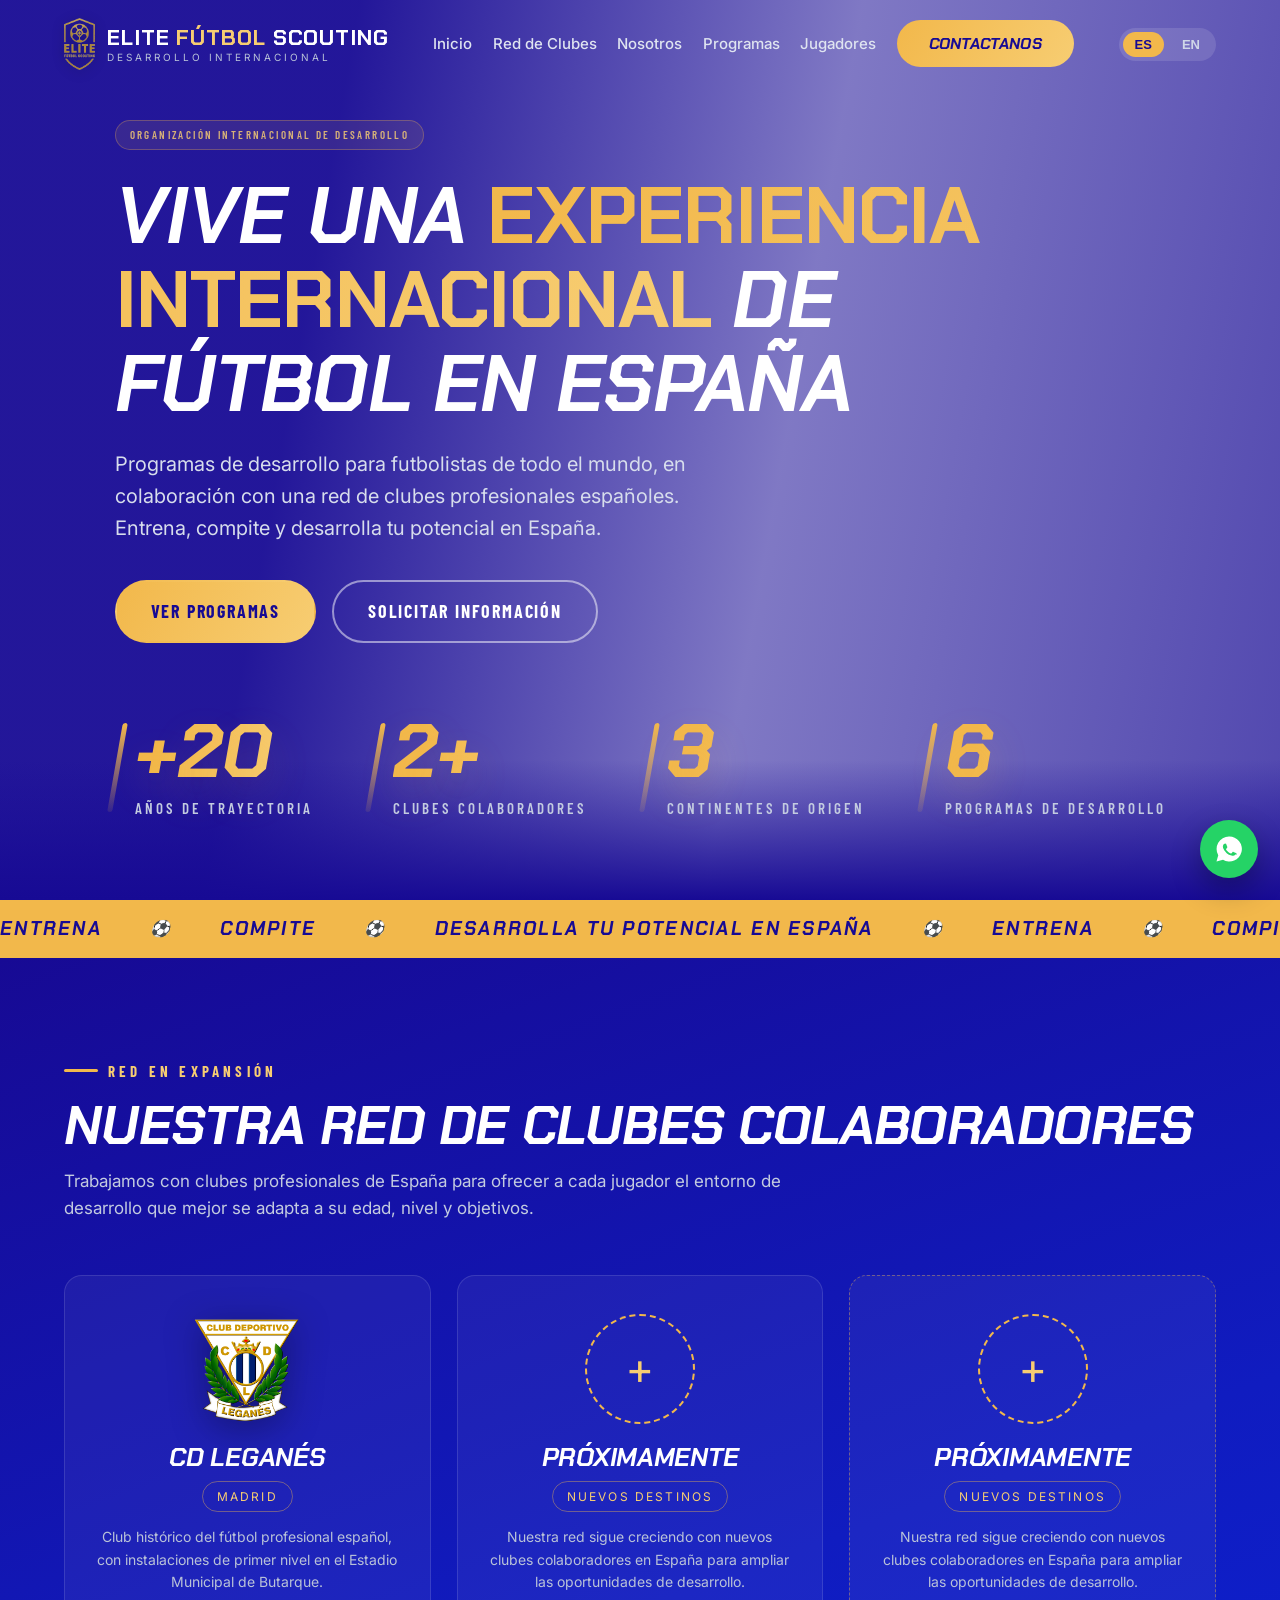
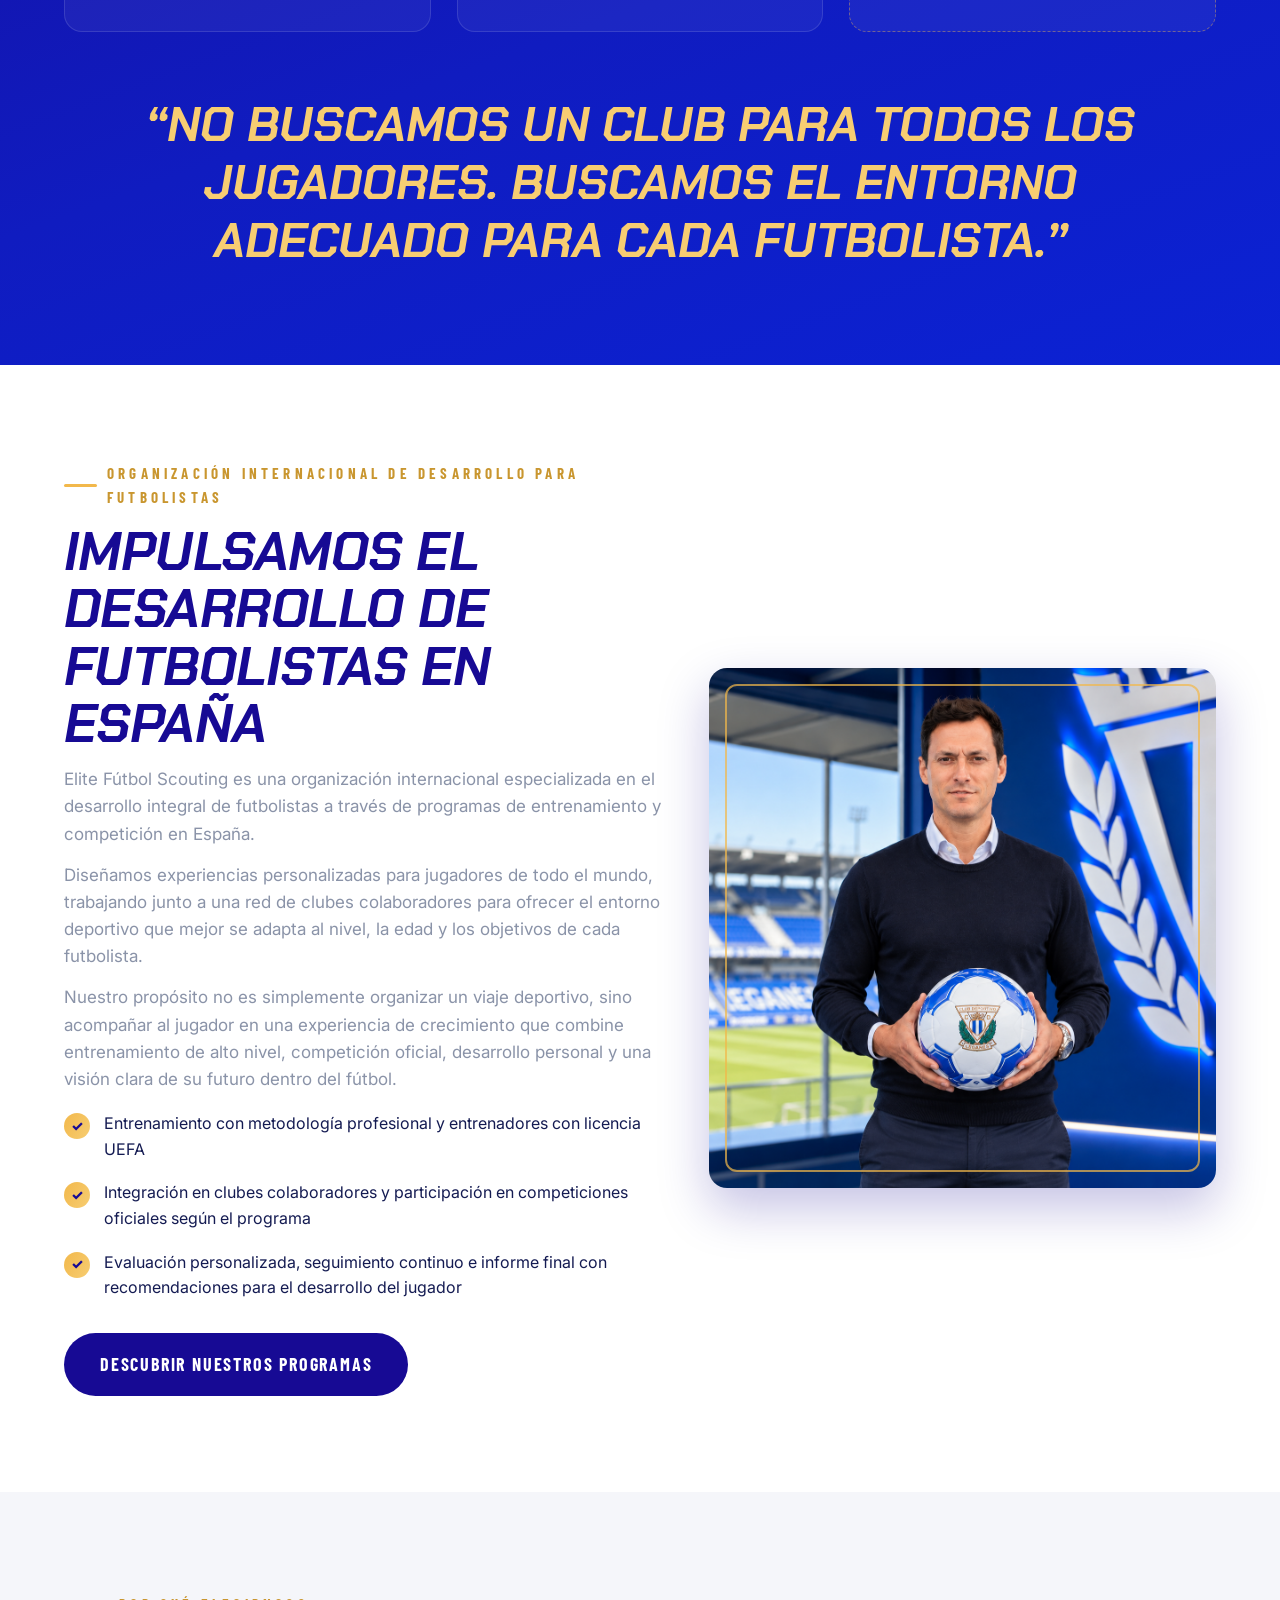
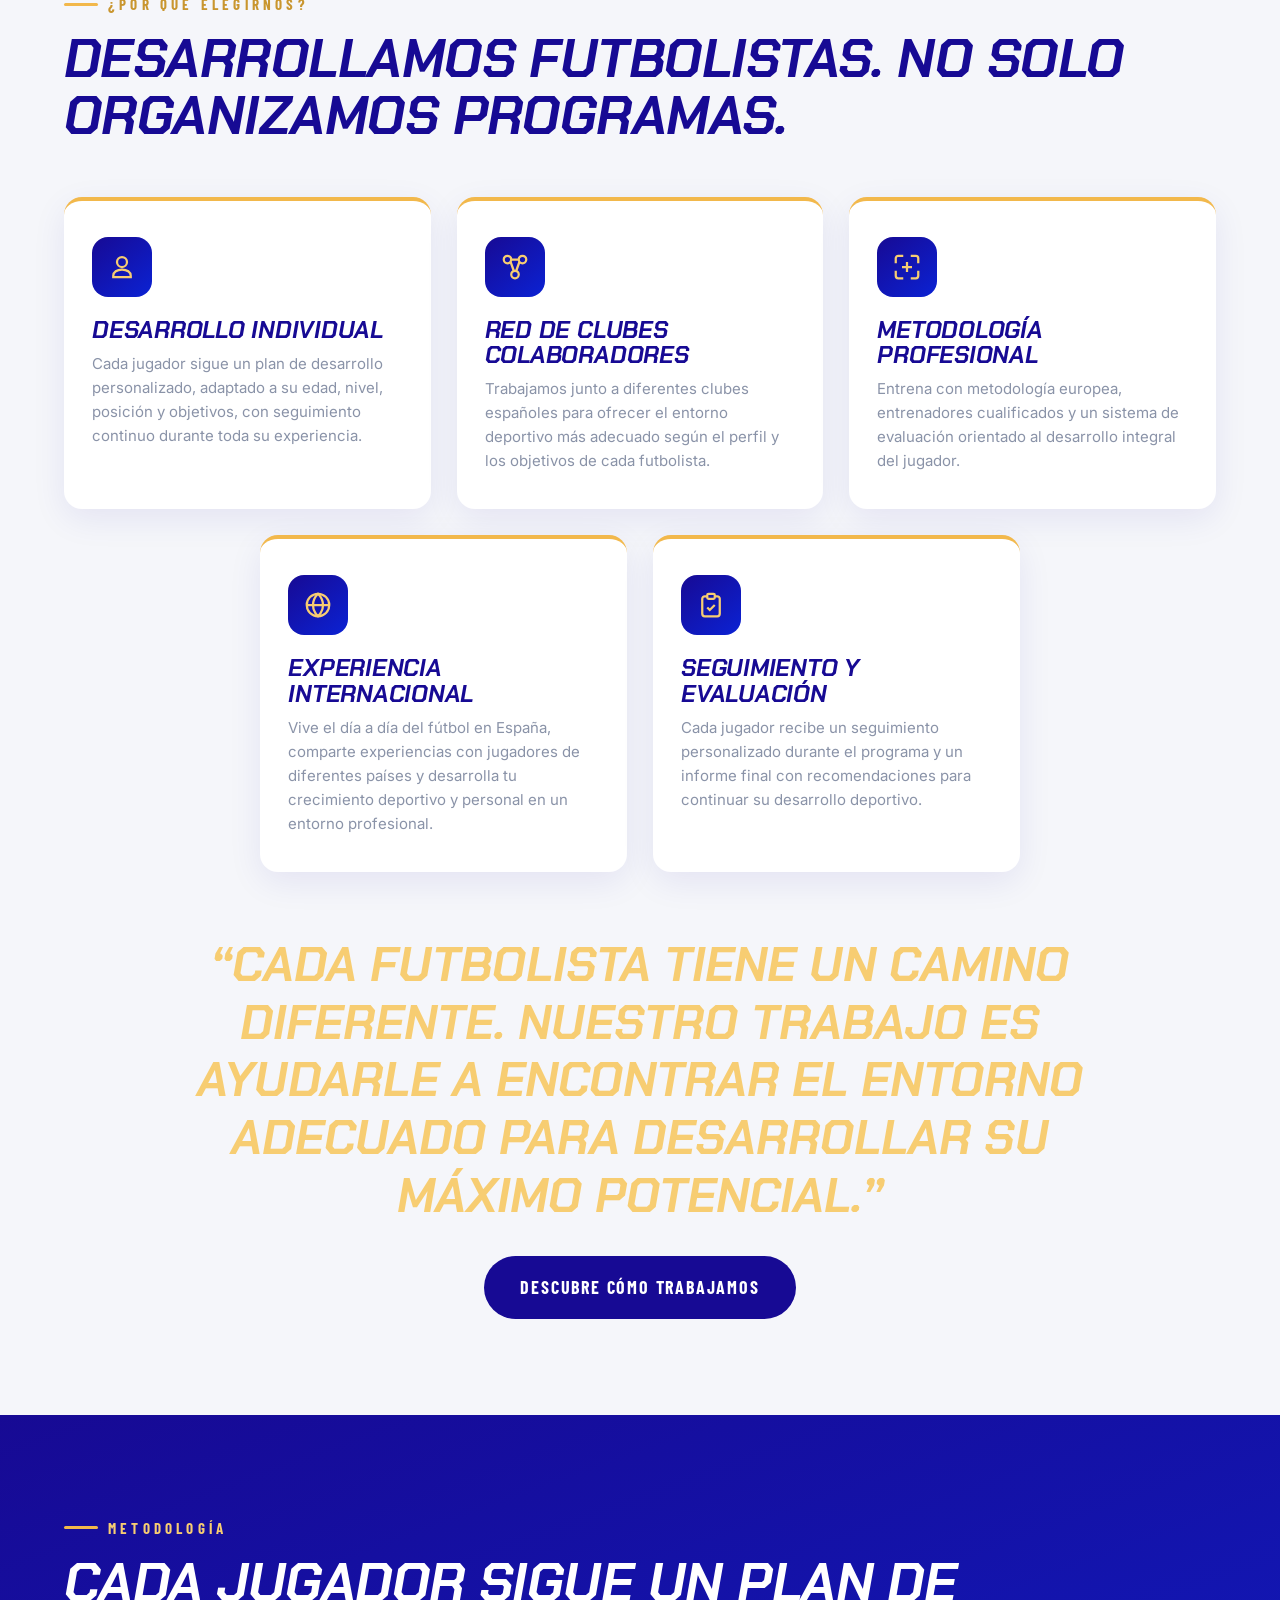
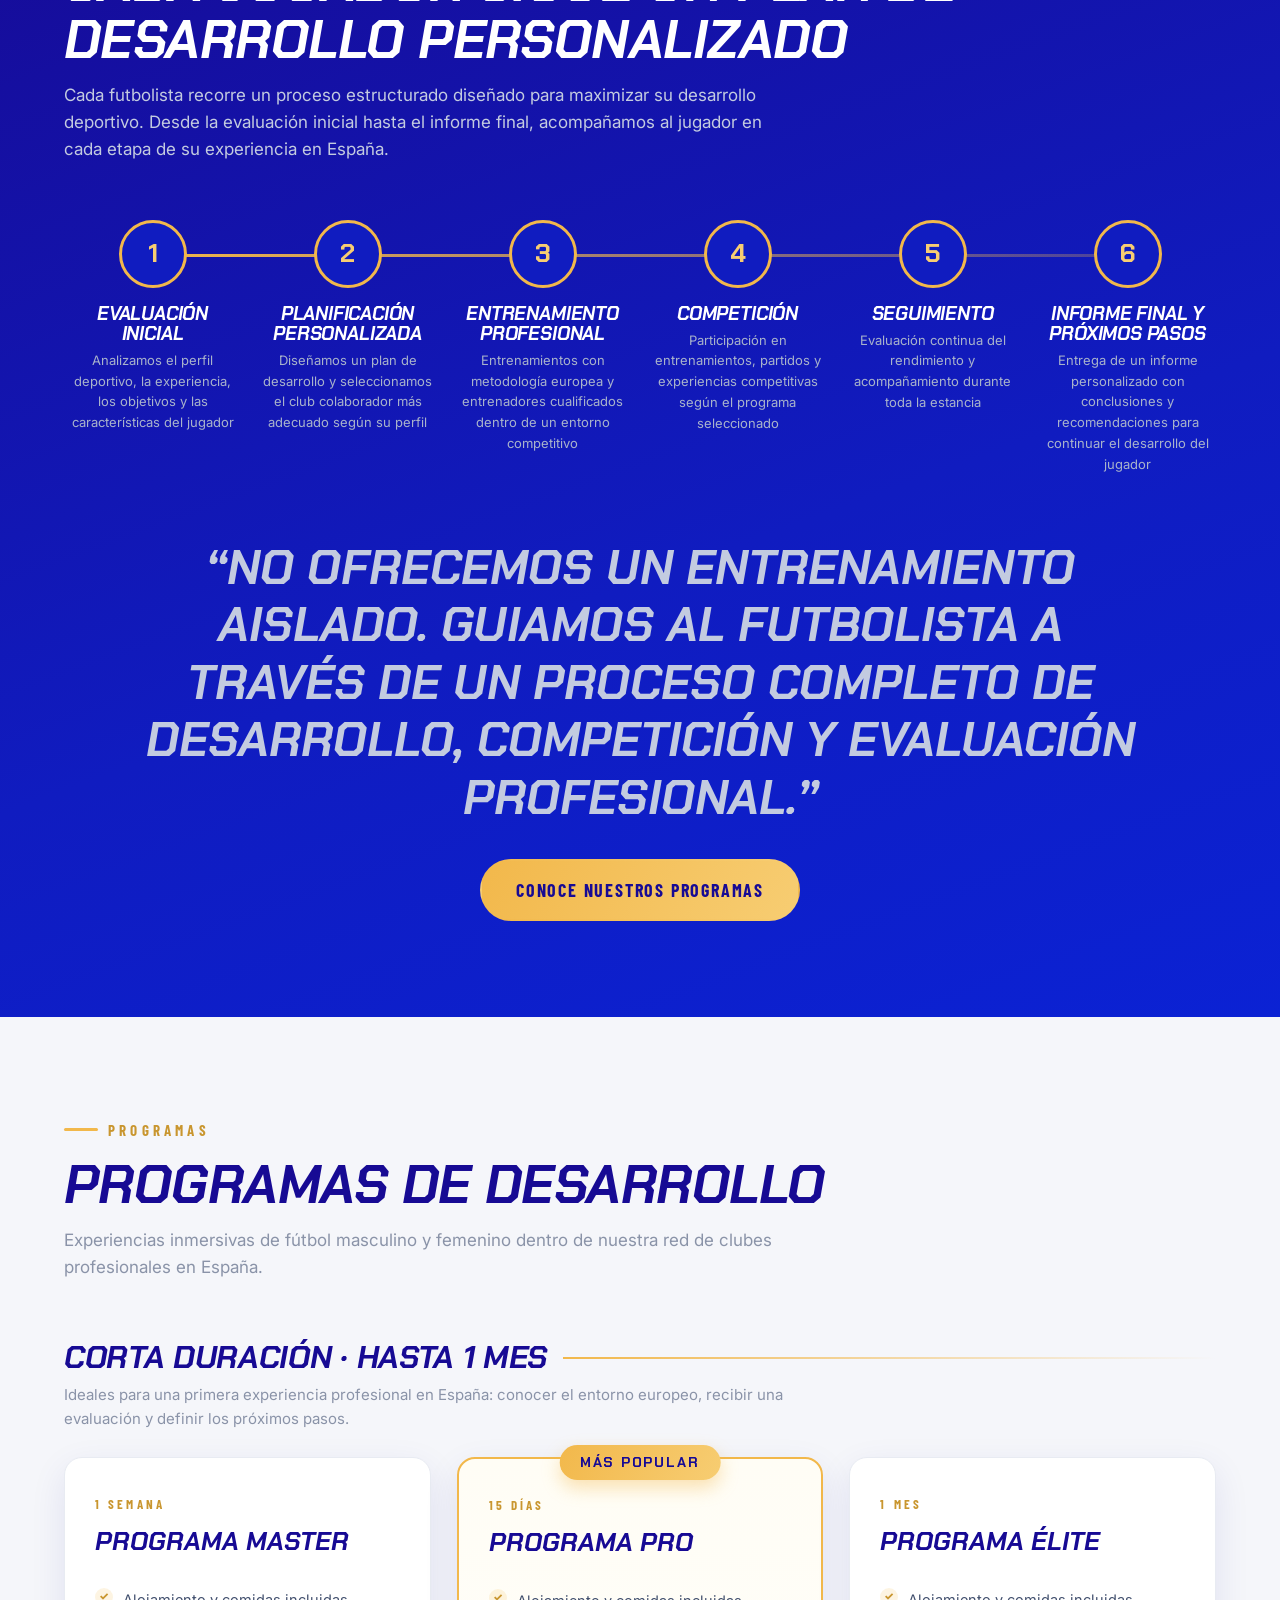
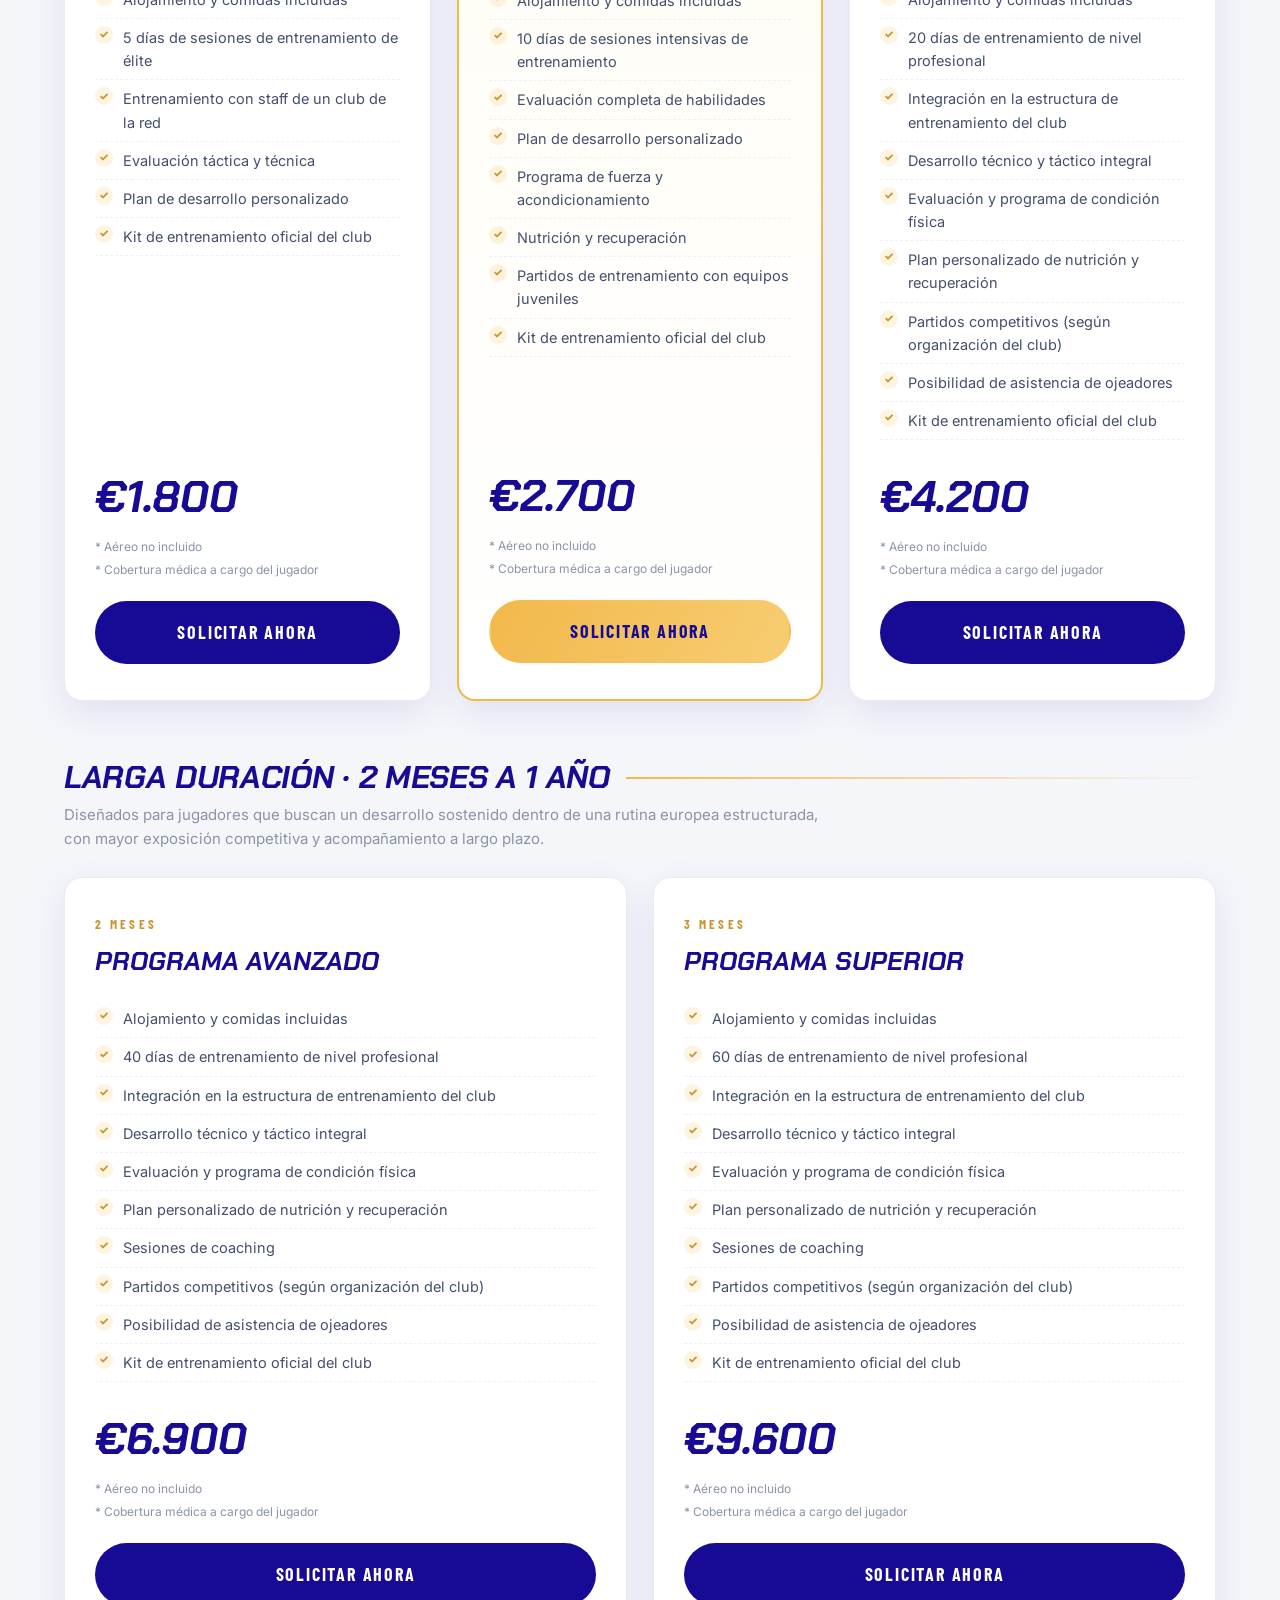
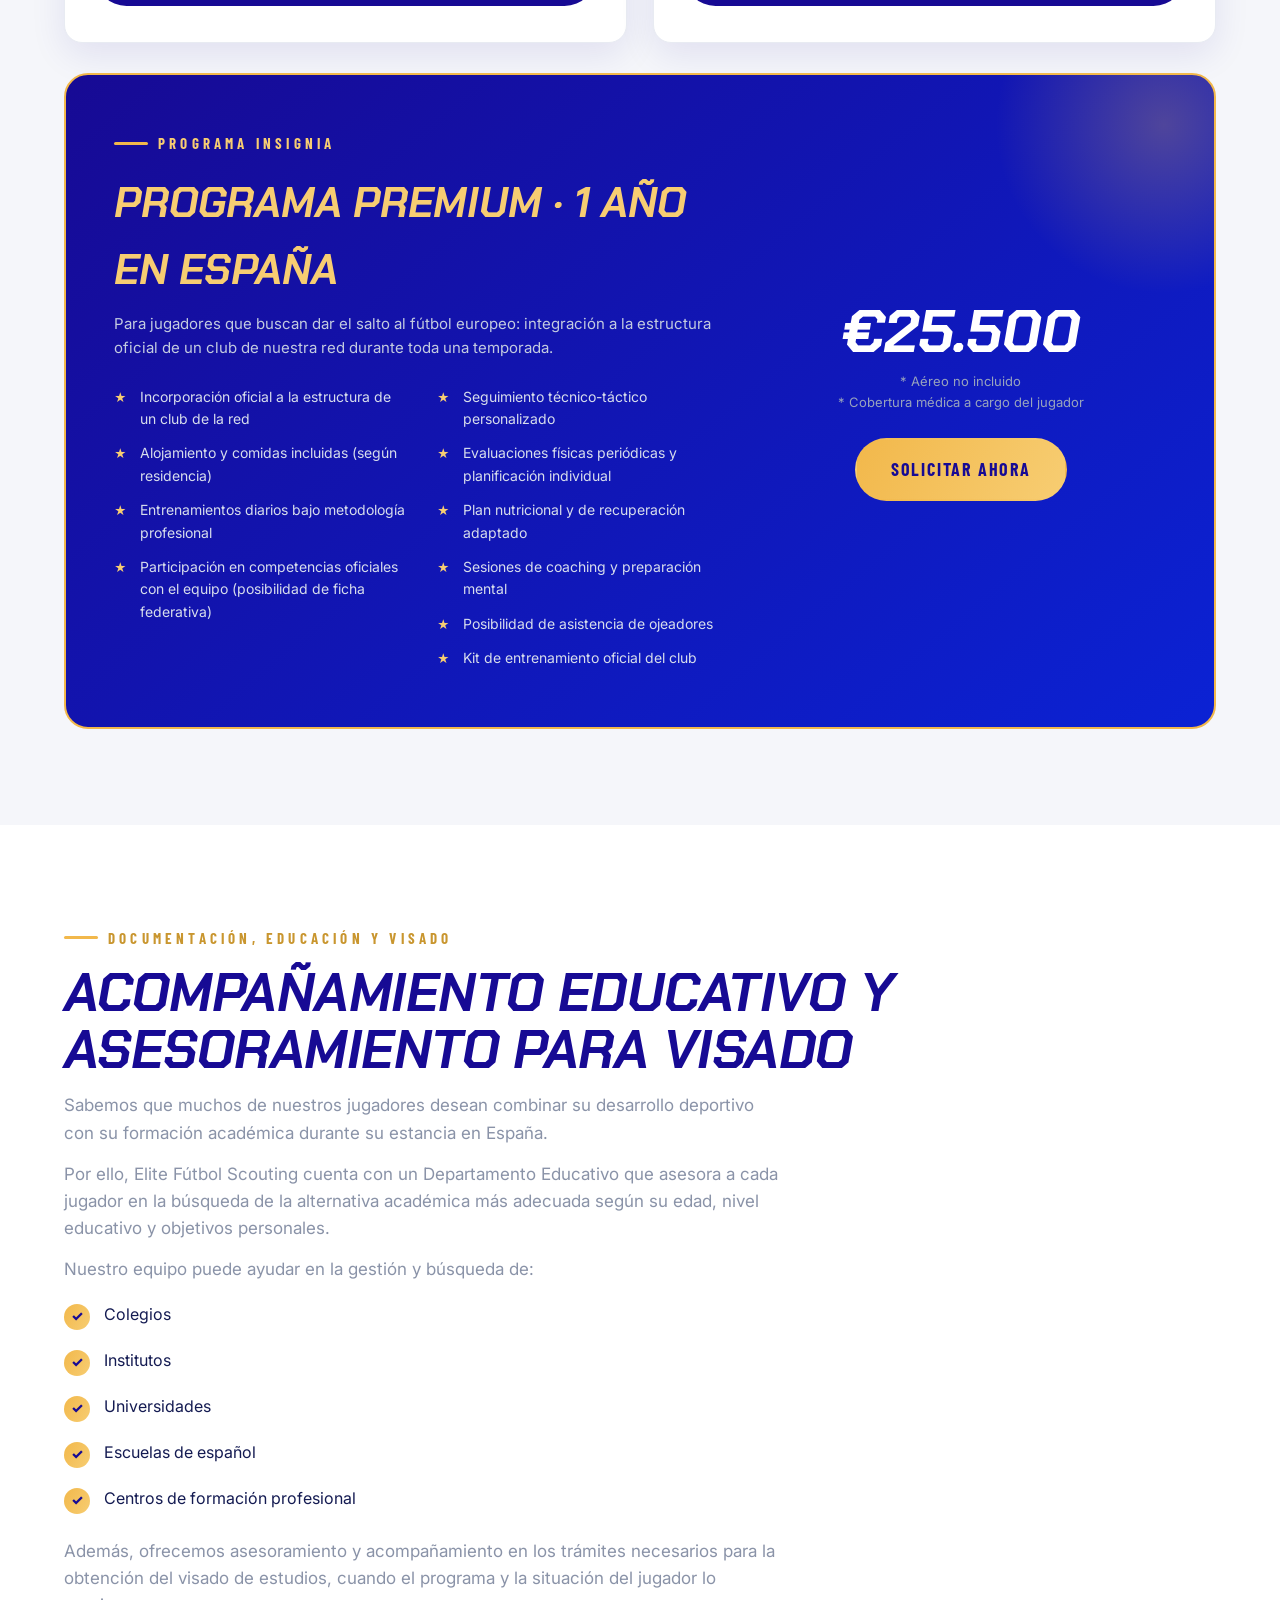
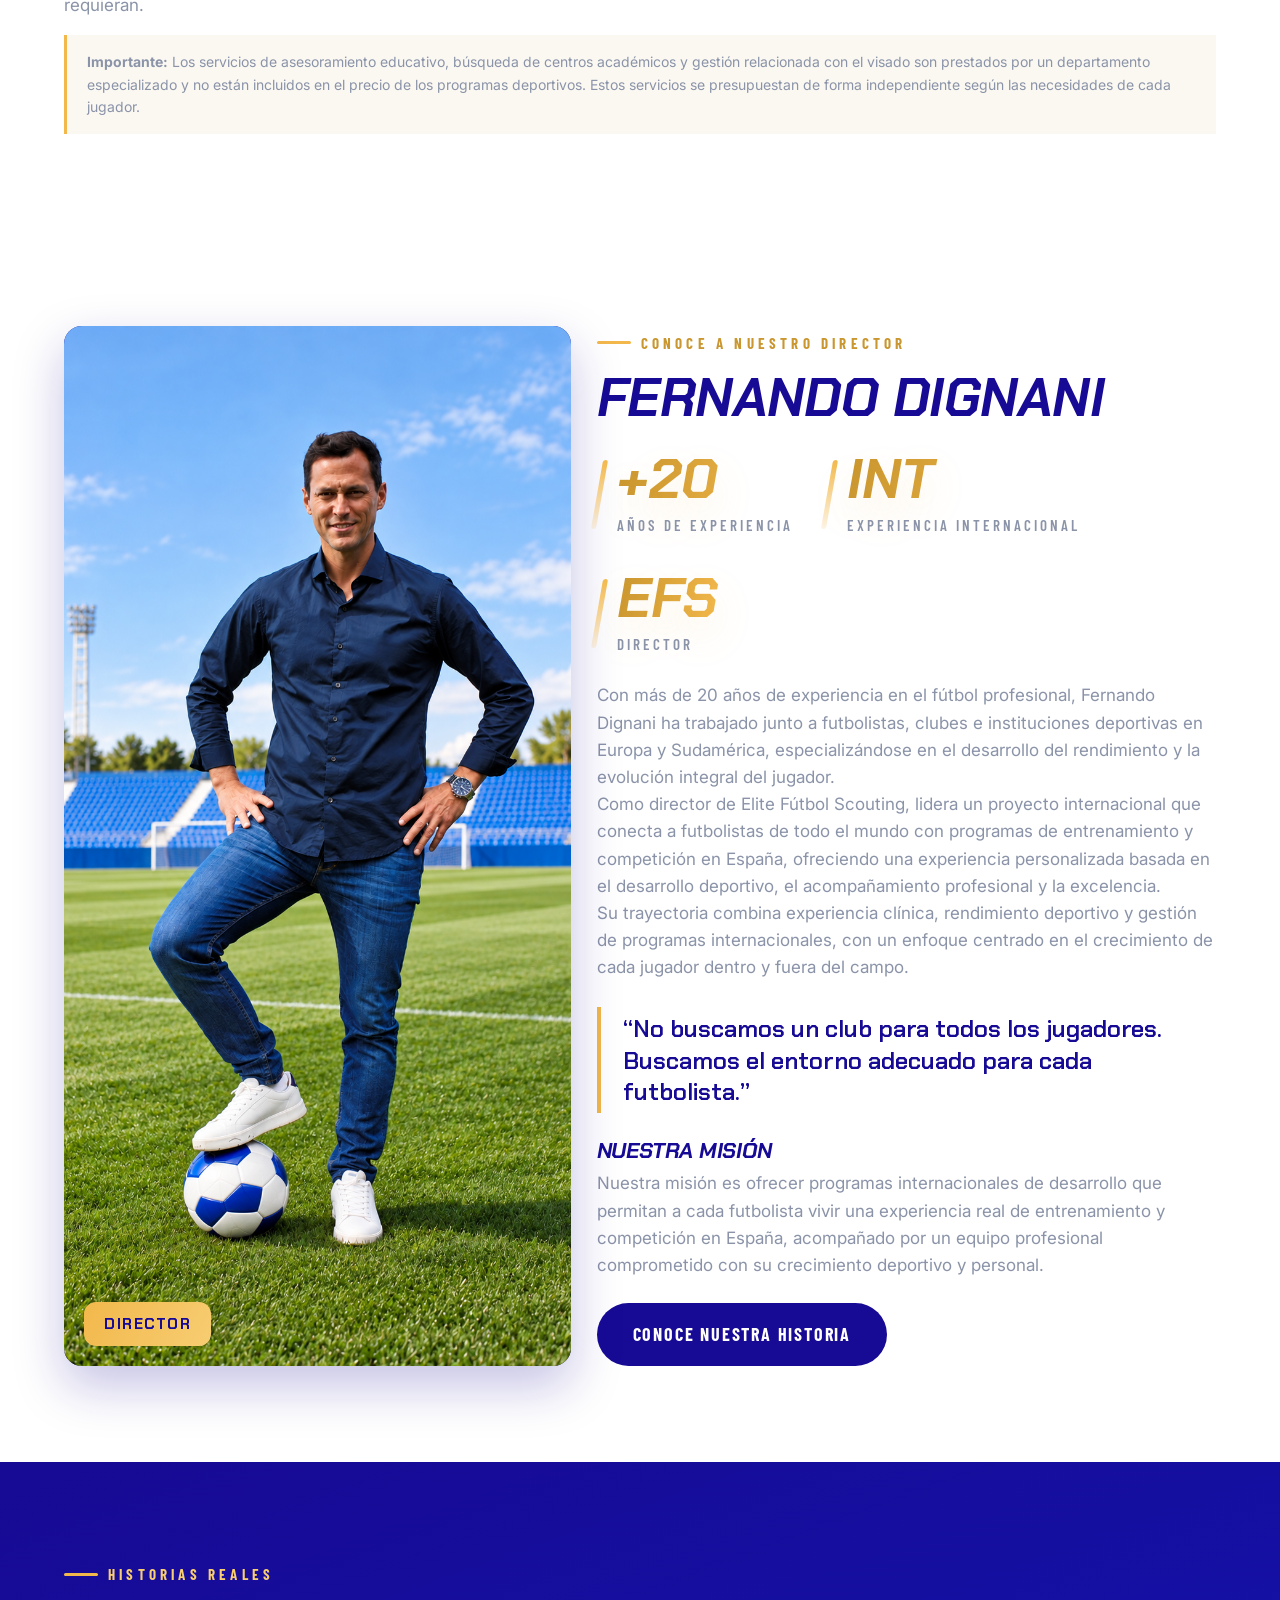
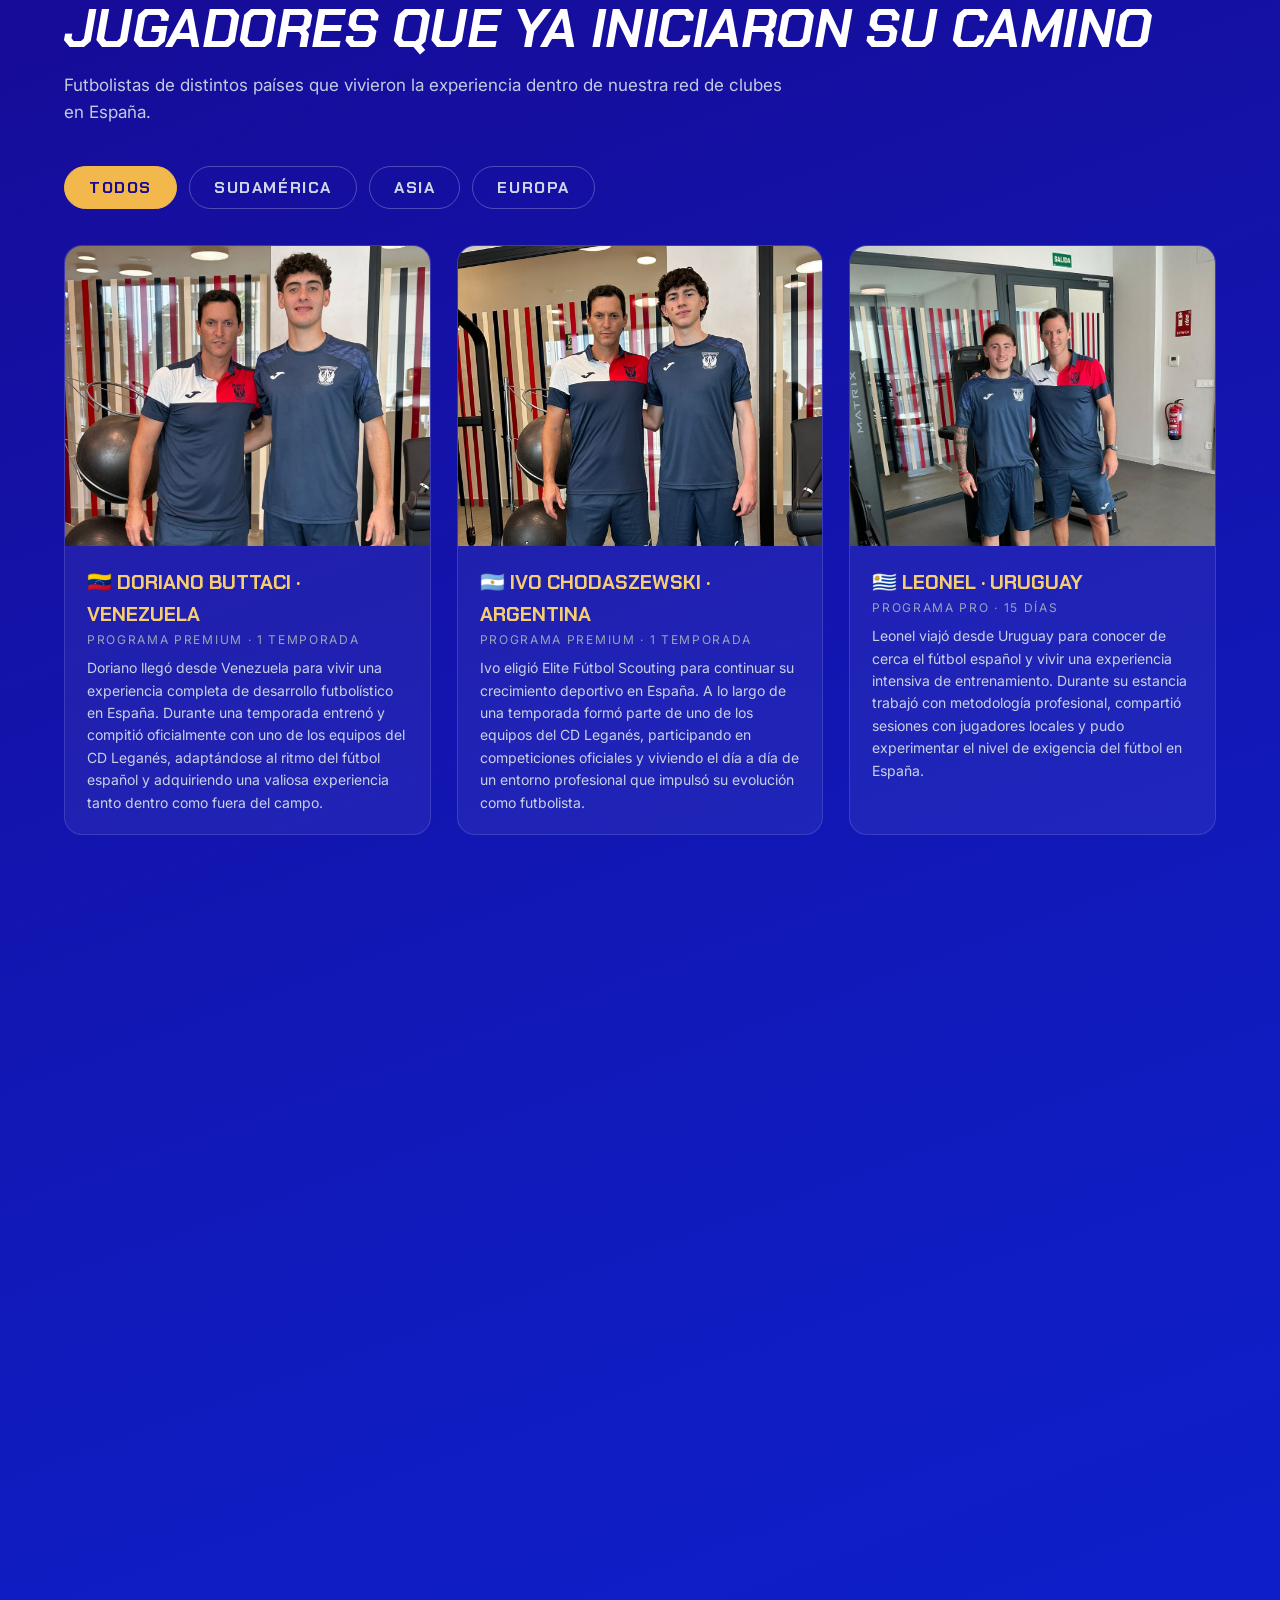
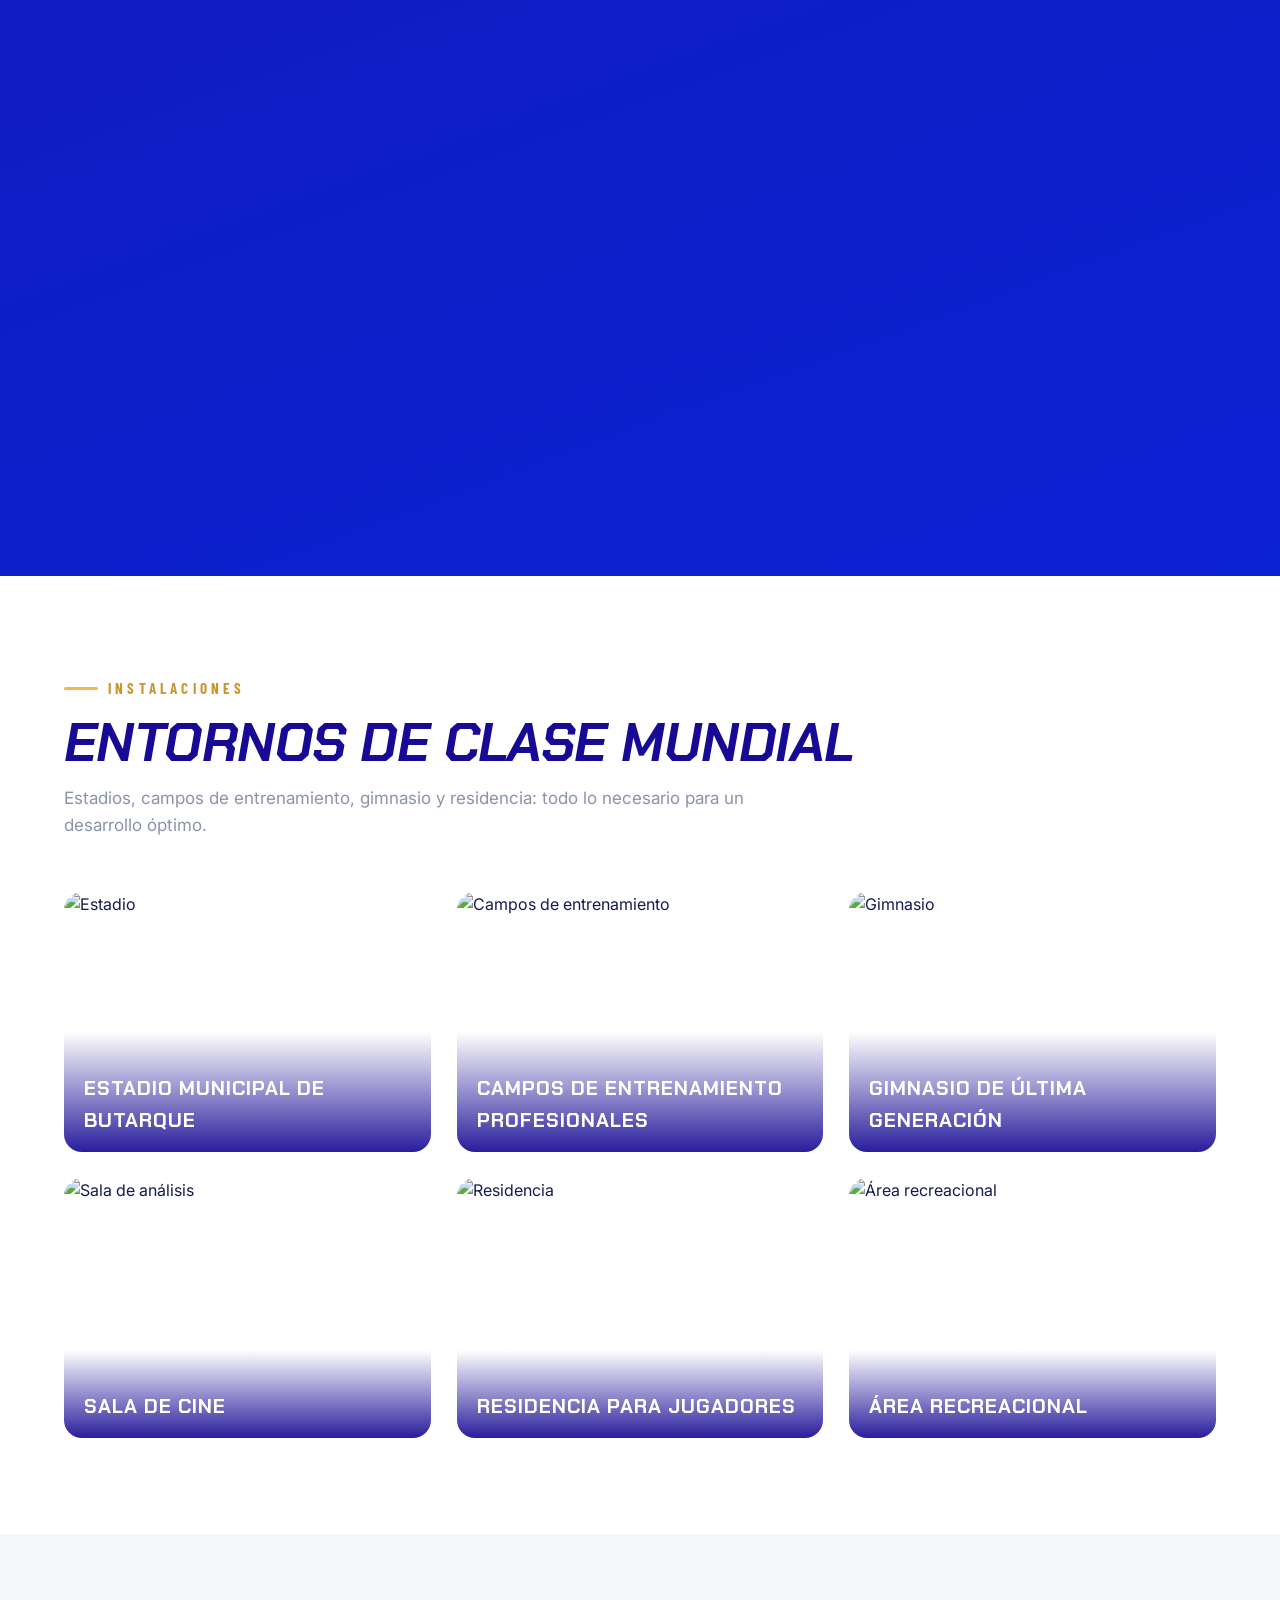
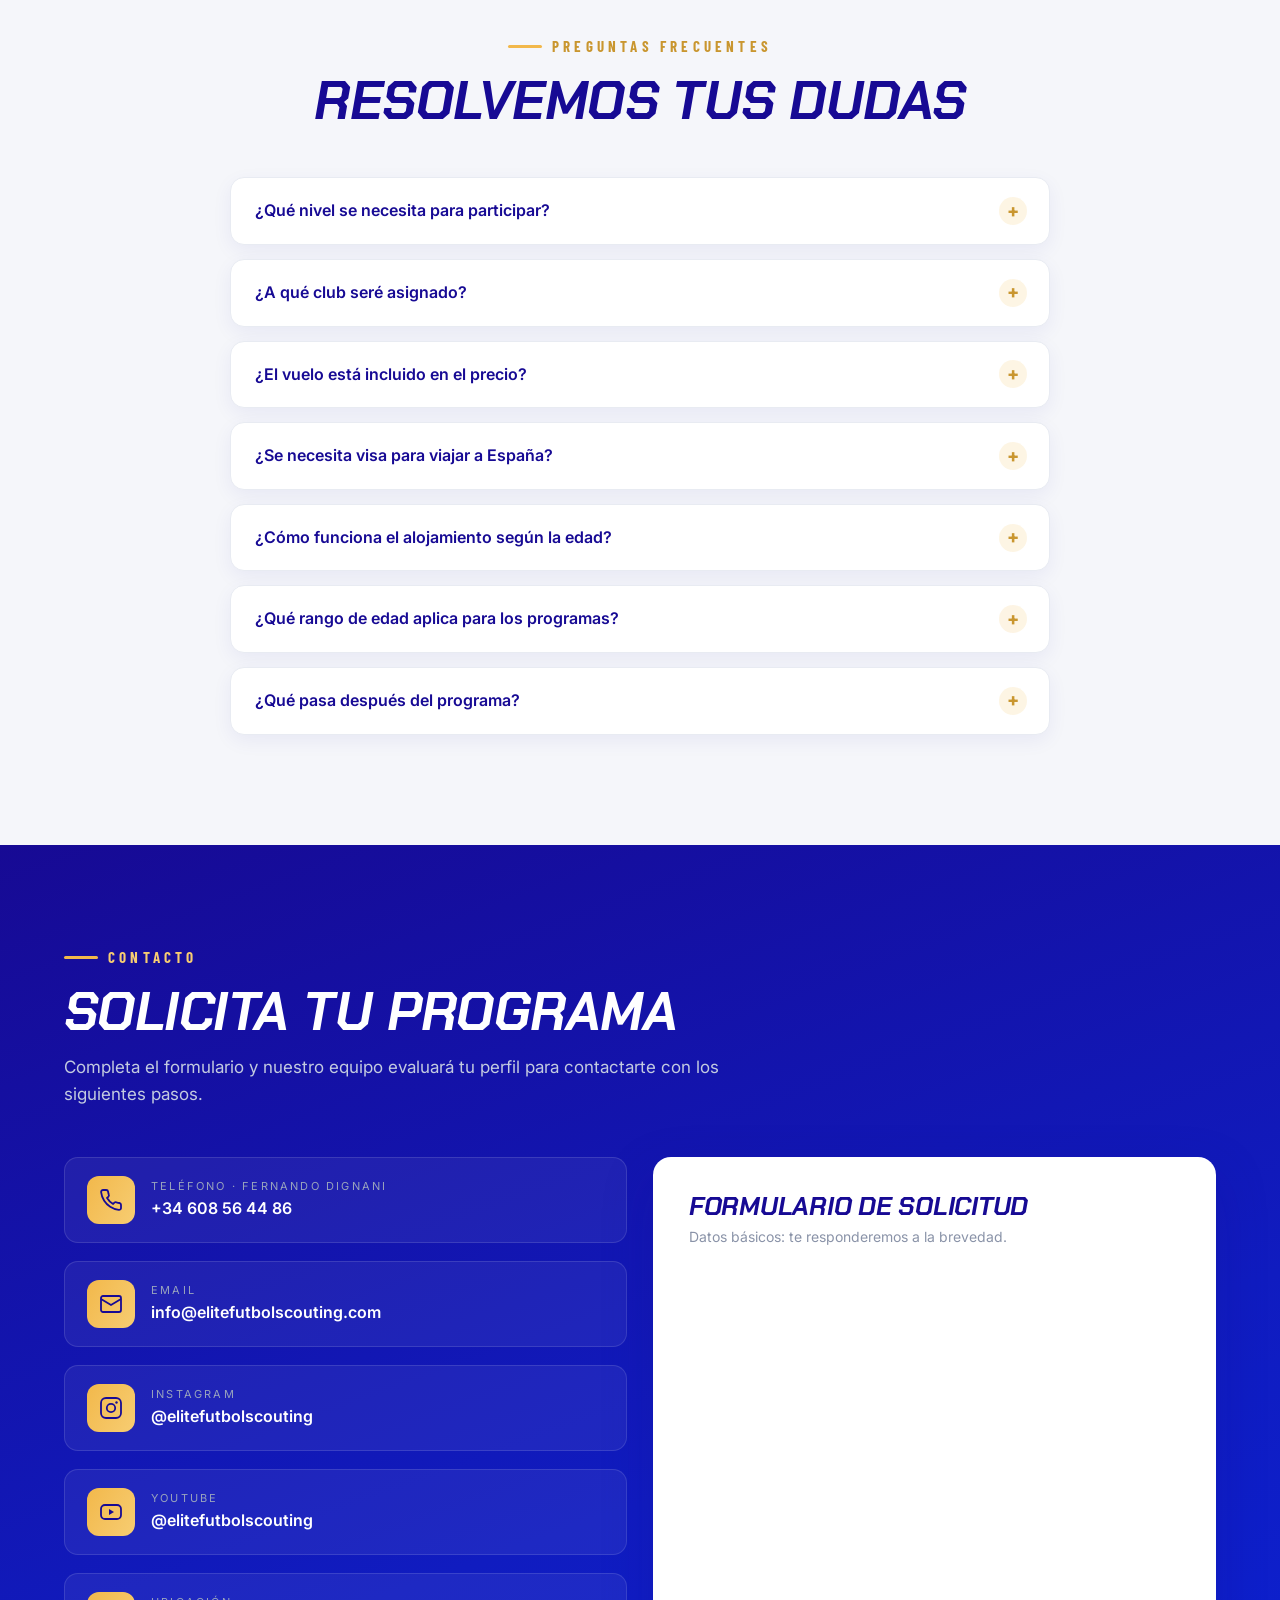
==== index.html @ fa754735 "actualización cobertura medica" ====
<!DOCTYPE html>
<html lang="es">
<head>
<meta charset="UTF-8">
<meta name="viewport" content="width=device-width, initial-scale=1.0">
 <!-- Meta Pixel Code -->
<script>
!function(f,b,e,v,n,t,s)
{if(f.fbq)return;n=f.fbq=function(){n.callMethod?
n.callMethod.apply(n,arguments):n.queue.push(arguments)};
if(!f._fbq)f._fbq=n;n.push=n;n.loaded=!0;n.version='2.0';
n.queue=[];t=b.createElement(e);t.async=!0;
t.src=v;s=b.getElementsByTagName(e)[0];
s.parentNode.insertBefore(t,s)}
(window, document,'script',
'https://connect.facebook.net/en_US/fbevents.js');

fbq('init', '1032014539564472');
fbq('track', 'PageView');
</script>
<noscript>
<img height="1" width="1" style="display:none"
src="https://www.facebook.com/tr?id=1032014539564472&ev=PageView&noscript=1"/>
</noscript>
<!-- End Meta Pixel Code -->
<!-- ============ SEO ============ -->
<title>Elite Fútbol Scouting | Programas Internacionales de Desarrollo para Futbolistas en España</title>
<meta name="description" content="Elite Fútbol Scouting: organización internacional de desarrollo para futbolistas. Entrena, compite y desarrolla tu potencial en España con nuestra red de clubes profesionales colaboradores.">
<meta name="keywords" content="Elite Fútbol Scouting, programas internacionales de fútbol, desarrollo de futbolistas, fútbol en España, academia de fútbol España, experiencia internacional fútbol, red de clubes, scouting fútbol">
<meta property="og:title" content="Elite Fútbol Scouting | Vive una experiencia internacional de fútbol en España">
<meta property="og:description" content="Programas internacionales de desarrollo para futbolistas en España. Red de clubes profesionales colaboradores. Entrena, compite y desarrolla tu potencial.">
<meta property="og:type" content="website">
<meta property="og:url" content="https://elitefutbolscouting.com/">
<!-- REEMPLAZAR: imagen OG con foto nueva del hero (Fernando con balón en Butarque) -->
<meta property="og:image" content="images/estadio-cd-leganes.jpg">
<!-- ============ FAVICON: logo oficial ============ -->
<link rel="icon" type="image/png" href="images/logo-efs.png">
<link rel="preconnect" href="https://fonts.googleapis.com">
<link rel="preconnect" href="https://fonts.gstatic.com" crossorigin>
<link href="https://fonts.googleapis.com/css2?family=Chakra+Petch:ital,wght@0,600;0,700;1,600;1,700&family=Barlow+Condensed:wght@500;600;700;800&family=Inter:wght@400;500;600;700&display=swap" rel="stylesheet">
<style>
:root{
  --navy:#170a94; --navy-2:#101cc0; --navy-3:#0b22d4;
  --gold:#f2b84b; --gold-2:#f7cd72; --gold-dark:#c9962f;
  --white:#ffffff; --off:#f5f6fa; --muted:#8a93a8; --ink:#141b52;
  --radius:18px;
  --shadow:0 20px 50px rgba(23,10,148,.25);
  --display:'Chakra Petch',sans-serif; --condensed:'Barlow Condensed',sans-serif; --body:'Inter',sans-serif;
}
*{margin:0;padding:0;box-sizing:border-box}
html{scroll-behavior:smooth}
body{font-family:var(--body);color:var(--ink);background:var(--white);line-height:1.6;overflow-x:hidden}
img{max-width:100%;display:block}
a{text-decoration:none;color:inherit}
h1,h2,h3,.display{font-family:var(--display);font-style:italic;font-weight:700;text-transform:uppercase;letter-spacing:-.01em;line-height:1.06}

/* ---------- utilities ---------- */
.wrap{max-width:1200px;margin:0 auto;padding:0 24px}
.section{padding:96px 0}
.section.alt{background:var(--off)}
.section.dark{background:linear-gradient(160deg,var(--navy) 0%,var(--navy-2) 60%,var(--navy-3) 100%);color:var(--white)}
.kicker{display:inline-flex;align-items:center;gap:10px;font-family:var(--condensed);font-weight:700;font-size:15px;letter-spacing:.28em;text-transform:uppercase;color:var(--gold-dark);margin-bottom:14px}
.dark .kicker{color:var(--gold-2)}
.kicker::before{content:"";width:34px;height:3px;background:var(--gold);border-radius:2px}
.h2{font-size:clamp(34px,4.6vw,54px);font-weight:800;color:var(--navy)}
.dark .h2{color:var(--white)}
.lead{max-width:720px;margin-top:14px;font-size:17px;color:var(--muted)}
.dark .lead{color:#c3cbe0}
.grid{display:grid;gap:26px}
.reveal{opacity:0;transform:translateY(34px);transition:opacity .7s ease,transform .7s cubic-bezier(.2,.7,.2,1)}
.reveal.in{opacity:1;transform:none}
.btn{display:inline-flex;align-items:center;justify-content:center;gap:10px;font-family:var(--condensed);font-weight:700;font-size:18px;letter-spacing:.1em;text-transform:uppercase;padding:15px 34px;border-radius:999px;transition:.25s;cursor:pointer;border:2px solid transparent}
.btn-gold{background:linear-gradient(120deg,var(--gold) 0%,var(--gold-2) 100%);color:var(--navy)}
.btn-gold:hover{transform:translateY(-3px);box-shadow:0 14px 30px rgba(242,184,75,.4)}
.btn-ghost{border-color:rgba(255,255,255,.5);color:var(--white)}
.btn-ghost:hover{border-color:var(--gold);color:var(--gold-2);transform:translateY(-3px)}
.btn-navy{background:var(--navy);color:var(--white)}
.btn-navy:hover{background:var(--navy-3);transform:translateY(-3px)}

/* ---------- nav ---------- */
.nav{position:fixed;inset:0 0 auto;z-index:100;transition:.3s;padding:18px 0}
.nav.scrolled{background:rgba(23,10,148,.92);backdrop-filter:blur(14px);box-shadow:0 6px 24px rgba(0,0,0,.25);padding:10px 0}
.nav .wrap{display:flex;align-items:center;justify-content:space-between;gap:20px}
.logo{display:flex;align-items:center;gap:12px;color:var(--white);flex:none;white-space:nowrap}
.logo-badge{width:auto;height:52px;flex:none;filter:drop-shadow(0 2px 6px rgba(0,0,0,.35))}
.logo-name{display:block;font-family:var(--display);font-weight:700;font-size:22px;letter-spacing:.04em;line-height:1;text-transform:uppercase}
.logo-name span{color:var(--gold-2)}
.logo-sub{display:block;margin-top:3px;font-size:10px;letter-spacing:.3em;color:#b9c2d8;text-transform:uppercase;line-height:1}
.nav-links{display:flex;align-items:center;gap:clamp(14px,1.6vw,26px);list-style:none}
.nav-links a{color:#dfe4f0;font-weight:500;font-size:15px;position:relative;padding:4px 0;white-space:nowrap}
.nav-links a::after{content:"";position:absolute;left:0;bottom:-2px;width:0;height:2px;background:var(--gold);transition:.25s}
.nav-links a:hover::after{width:100%}
.nav-links a.nav-cta{background:linear-gradient(120deg,var(--gold),var(--gold-2));color:var(--navy);font-family:var(--display);font-style:italic;font-weight:700;font-size:16px;letter-spacing:.02em;text-transform:uppercase;padding:13px 32px;border-radius:999px;white-space:nowrap}
.nav-links a.nav-cta::after{display:none}
.lang{display:flex;gap:6px;background:rgba(255,255,255,.12);border-radius:999px;padding:4px}
.lang button{border:0;background:transparent;color:#cfd6e8;font-weight:700;font-size:13px;padding:5px 12px;border-radius:999px;cursor:pointer;transition:.2s}
.lang button.on{background:var(--gold);color:var(--navy)}
.burger{display:none;background:none;border:0;cursor:pointer;width:40px;height:40px}
.burger span{display:block;width:26px;height:3px;background:var(--white);margin:5px auto;border-radius:2px;transition:.3s}
.burger.open span:nth-child(1){transform:translateY(8px) rotate(45deg)}
.burger.open span:nth-child(2){opacity:0}
.burger.open span:nth-child(3){transform:translateY(-8px) rotate(-45deg)}

/* ---------- hero ---------- */
.hero{position:relative;min-height:100svh;display:flex;align-items:center;color:var(--white);
  background:linear-gradient(100deg,rgba(23,10,148,.95) 25%,rgba(23,10,148,.55) 60%,rgba(23,10,148,.75)),
  /* REEMPLAZAR: foto de Fernando con balón en el césped de Butarque */
  url('images/estadio-cd-leganes.jpg') center/cover no-repeat}
.hero::after{content:"";position:absolute;inset:auto 0 0;height:140px;background:linear-gradient(transparent,var(--navy))}
.hero .wrap{position:relative;z-index:2;padding-top:120px;padding-bottom:80px}
.hero-tag{display:inline-flex;align-items:center;gap:8px;background:rgba(242,184,75,.12);border:1px solid rgba(242,184,75,.35);color:var(--gold-2);font-family:var(--condensed);font-weight:600;letter-spacing:.22em;text-transform:uppercase;font-size:11px;padding:5px 14px;border-radius:999px;margin-bottom:24px;opacity:.85}
.hero h1{font-size:clamp(38px,6.2vw,80px);font-weight:700;max-width:940px}
.hero h1 em{font-style:normal;color:transparent;background:linear-gradient(100deg,var(--gold),var(--gold-2));-webkit-background-clip:text;background-clip:text}
.hero p{margin:22px 0 36px;font-size:clamp(16px,2vw,20px);max-width:620px;color:#d7ddec}
.hero-btns{display:flex;gap:16px;flex-wrap:wrap}
.hero-stats{display:grid;grid-template-columns:repeat(4,auto);gap:20px 60px;margin-top:72px;justify-content:start}
.stat{position:relative;padding-left:20px}
.stat::before{content:"";position:absolute;left:0;top:8px;bottom:8px;width:5px;background:linear-gradient(var(--gold),rgba(242,184,75,.1));border-radius:3px;transform:skewX(-10deg)}
.stat .n{font-family:var(--display);font-style:italic;font-weight:700;font-size:clamp(48px,6vw,82px);line-height:.95;color:transparent;background:linear-gradient(100deg,var(--gold) 15%,var(--gold-2) 85%);-webkit-background-clip:text;background-clip:text;text-shadow:0 18px 40px rgba(242,184,75,.18)}
.stat .l{font-family:var(--condensed);font-weight:600;font-size:15px;letter-spacing:.2em;text-transform:uppercase;color:#c3cbe0;margin-top:8px}
.dir-stats .stat .n{font-size:clamp(40px,4.5vw,56px);background:linear-gradient(100deg,var(--gold-dark),var(--gold));-webkit-background-clip:text;background-clip:text}
.dir-stats .stat::before{background:linear-gradient(var(--gold),rgba(242,184,75,.15))}

/* ---------- ticker ---------- */
.ticker{background:var(--gold);overflow:hidden;padding:14px 0}
.ticker-track{display:flex;gap:48px;white-space:nowrap;animation:tick 26s linear infinite;width:max-content}
.ticker span{font-family:var(--display);font-style:italic;font-weight:700;font-size:19px;letter-spacing:.12em;text-transform:uppercase;color:var(--navy);display:flex;align-items:center;gap:48px}
.ticker span::after{content:"⚽";font-size:16px}
@keyframes tick{to{transform:translateX(-50%)}}

/* ---------- clubs ---------- */
.clubs-grid{grid-template-columns:repeat(auto-fit,minmax(280px,1fr));margin-top:52px}
.club-card{background:rgba(255,255,255,.05);border:1px solid rgba(255,255,255,.12);border-radius:var(--radius);padding:38px 30px;text-align:center;transition:.3s;position:relative;overflow:hidden}
.club-card:hover{transform:translateY(-8px);border-color:rgba(242,184,75,.6);background:rgba(255,255,255,.08)}
.club-card img{width:110px;height:110px;object-fit:contain;margin:0 auto 20px;filter:drop-shadow(0 8px 18px rgba(0,0,0,.35))}
.club-card h3{font-size:26px;color:var(--white)}
.club-card .tag{display:inline-block;margin-top:10px;font-size:12px;letter-spacing:.18em;text-transform:uppercase;color:var(--gold-2);border:1px solid rgba(242,184,75,.4);padding:5px 14px;border-radius:999px}
.club-card p{margin-top:14px;font-size:14px;color:#b9c2d8}
.club-future{border-style:dashed;border-color:rgba(242,184,75,.4)}
.club-card .plus{width:110px;height:110px;margin:0 auto 20px;border-radius:50%;border:2px dashed var(--gold);display:flex;align-items:center;justify-content:center;font-size:44px;color:var(--gold-2)}
.clubs-quote{margin-top:64px;text-align:center;font-family:var(--display);font-style:italic;font-weight:700;font-size:clamp(30px,4.2vw,48px);color:var(--gold-2);max-width:1000px;margin-left:auto;margin-right:auto;line-height:1.2;text-transform:uppercase}

/* ---------- about / what is EFS ---------- */
.about-grid{grid-template-columns:1.1fr .9fr;align-items:center}
.about-img{position:relative;border-radius:var(--radius);overflow:hidden;box-shadow:var(--shadow)}
.about-img img{width:100%;height:520px;object-fit:cover;object-position:center 20%;transition:.5s}
.about-img:hover img{transform:scale(1.04)}
.about-img .frame{position:absolute;inset:16px;border:2px solid rgba(242,184,75,.7);border-radius:12px;pointer-events:none}
.check{display:flex;gap:14px;margin-top:18px;align-items:flex-start}
.check .ic{flex:none;width:26px;height:26px;border-radius:50%;background:linear-gradient(120deg,var(--gold),var(--gold-2));color:var(--navy);display:flex;align-items:center;justify-content:center;font-weight:800;font-size:14px;margin-top:2px}

/* ---------- why us ---------- */
.why-grid{display:flex;flex-wrap:wrap;justify-content:center;gap:26px;margin-top:52px}
.why-grid .why-card{flex:0 1 calc((100% - 52px)/3);min-width:250px}
.why-card{background:var(--white);border-radius:var(--radius);padding:36px 28px;box-shadow:0 10px 34px rgba(23,10,148,.08);border-top:4px solid var(--gold);transition:.3s}
.why-card:hover{transform:translateY(-8px);box-shadow:var(--shadow)}
.why-card .ic{width:60px;height:60px;border-radius:16px;background:linear-gradient(140deg,var(--navy),var(--navy-3));color:var(--gold-2);display:flex;align-items:center;justify-content:center;margin-bottom:20px}
.why-card .ic svg{width:30px;height:30px}
.why-card h3{font-size:24px;color:var(--navy);margin-bottom:10px}
.why-card p{font-size:15px;color:var(--muted)}

/* ---------- methodology ---------- */
.steps{display:grid;grid-template-columns:repeat(6,1fr);gap:18px;margin-top:56px;position:relative}
.steps::before{content:"";position:absolute;top:34px;left:8%;right:8%;height:3px;background:linear-gradient(90deg,var(--gold),rgba(242,184,75,.25))}
.step{text-align:center;position:relative}
.step .num{width:68px;height:68px;margin:0 auto 16px;border-radius:50%;background:var(--navy-2);border:3px solid var(--gold);color:var(--gold-2);font-family:var(--display);font-weight:800;font-size:26px;display:flex;align-items:center;justify-content:center;position:relative;z-index:1;transition:.3s}
.step:hover .num{background:var(--gold);color:var(--navy);transform:scale(1.12)}
.step h3{font-size:19px;color:var(--white)}
.step p{font-size:13px;color:#a9b3cb;margin-top:6px}

/* ---------- programs ---------- */
.prog-cat{margin-top:60px;margin-bottom:26px}
.prog-cat h3{font-size:clamp(24px,3vw,32px);color:var(--navy);display:flex;align-items:center;gap:16px}
.prog-cat h3::after{content:"";flex:1;height:2px;background:linear-gradient(90deg,var(--gold),transparent)}
.prog-cat p{color:var(--muted);max-width:760px;margin-top:8px;font-size:15px}
.prog-grid{grid-template-columns:repeat(auto-fit,minmax(300px,1fr))}
.prog{background:var(--white);border-radius:var(--radius);padding:36px 30px;box-shadow:0 12px 36px rgba(23,10,148,.09);display:flex;flex-direction:column;position:relative;transition:.3s;border:1px solid #e8ebf2}
.prog:hover{transform:translateY(-10px);box-shadow:var(--shadow);border-color:rgba(242,184,75,.55)}
.prog .pop{position:absolute;top:-14px;left:50%;transform:translateX(-50%);background:linear-gradient(120deg,var(--gold),var(--gold-2));color:var(--navy);font-family:var(--display);font-weight:700;font-size:14px;letter-spacing:.14em;text-transform:uppercase;padding:6px 20px;border-radius:999px;box-shadow:0 8px 18px rgba(242,184,75,.4)}
.prog .dur{font-family:var(--condensed);font-size:13px;letter-spacing:.24em;text-transform:uppercase;color:var(--gold-dark);font-weight:700}
.prog h4{font-family:var(--display);font-style:italic;font-weight:700;text-transform:uppercase;font-size:26px;color:var(--navy);margin:6px 0 18px}
.prog ul{list-style:none;flex:1}
.prog li{padding:7px 0 7px 28px;position:relative;font-size:14.5px;color:#42506e;border-bottom:1px dashed #edf0f6}
.prog li::before{content:"✓";position:absolute;left:0;top:7px;width:18px;height:18px;border-radius:50%;background:rgba(242,184,75,.16);color:var(--gold-dark);font-size:11px;font-weight:800;display:flex;align-items:center;justify-content:center}
.prog .price{font-family:var(--display);font-style:italic;font-weight:700;font-size:44px;color:var(--navy);margin:22px 0 4px}
.prog .price small{font-size:18px;color:var(--muted);font-weight:600}
.prog .note{font-size:12px;color:var(--muted);margin-bottom:4px}
.prog .btn{margin-top:18px;width:100%}
.prog.featured{border:2px solid var(--gold);background:linear-gradient(180deg,#fffdf5,#fff)}
.prog-premium{margin-top:30px;background:linear-gradient(140deg,var(--navy) 0%,var(--navy-3) 100%);color:var(--white);border-radius:calc(var(--radius) + 6px);padding:52px 48px;position:relative;overflow:hidden;border:2px solid var(--gold)}
.prog-premium::before{content:"";position:absolute;top:-120px;right:-120px;width:340px;height:340px;border-radius:50%;background:radial-gradient(circle,rgba(242,184,75,.28),transparent 70%)}
.prog-premium .grid{grid-template-columns:1.2fr .8fr;align-items:center;position:relative;z-index:1}
.prog-premium h4{font-family:var(--display);font-style:italic;font-weight:700;text-transform:uppercase;font-size:clamp(30px,3.6vw,42px);color:var(--gold-2);margin-bottom:8px}
.prog-premium ul{list-style:none;columns:2;gap:30px;margin-top:20px}
.prog-premium li{padding:6px 0 6px 26px;position:relative;font-size:14px;color:#d7ddec;break-inside:avoid}
.prog-premium li::before{content:"★";position:absolute;left:0;color:var(--gold-2);font-size:12px;top:8px}
.prog-premium .price{font-family:var(--display);font-style:italic;font-weight:700;font-size:60px;color:var(--white);line-height:1}
.prog-premium .req{background:rgba(255,255,255,.07);border:1px solid rgba(255,255,255,.15);border-radius:14px;padding:20px 22px;margin-top:20px;font-size:13px;color:#c3cbe0}
.prog-premium .req strong{color:var(--gold-2)}

/* ---------- director ---------- */
.dir-grid{grid-template-columns:.9fr 1.1fr;align-items:stretch}
.dir-img{position:relative;border-radius:var(--radius);overflow:hidden;box-shadow:var(--shadow);display:flex;background:var(--navy)}
.dir-img img{width:100%;height:100%;object-fit:cover;object-position:center}
.dir-img .badge{position:absolute;left:20px;bottom:20px;background:linear-gradient(120deg,var(--gold),var(--gold-2));color:var(--navy);font-family:var(--display);font-weight:800;text-transform:uppercase;letter-spacing:.1em;padding:10px 20px;border-radius:12px;font-size:15px}
.dir-stats{display:flex;gap:34px;margin:26px 0;flex-wrap:wrap}
.dir-quote{border-left:4px solid var(--gold);padding:6px 0 6px 22px;font-family:var(--display);font-size:24px;font-weight:600;color:var(--navy);margin:26px 0;line-height:1.3;text-transform:none}

/* ---------- testimonials ---------- */
.t-tabs{display:flex;gap:12px;flex-wrap:wrap;margin-top:40px}
.t-tab{border:1px solid rgba(255,255,255,.25);background:transparent;color:#cfd6e8;font-family:var(--display);font-weight:700;font-size:16px;letter-spacing:.1em;text-transform:uppercase;padding:10px 24px;border-radius:999px;cursor:pointer;transition:.25s}
.t-tab.on,.t-tab:hover{background:var(--gold);border-color:var(--gold);color:var(--navy)}
.t-grid{display:flex;flex-wrap:wrap;justify-content:center;gap:26px;margin-top:36px}
.t-grid .t-card{flex:0 1 calc((100% - 52px)/3);min-width:280px}
.t-card{background:rgba(255,255,255,.06);border:1px solid rgba(255,255,255,.12);border-radius:var(--radius);overflow:hidden;transition:.3s}
.t-card:hover{transform:translateY(-6px);border-color:rgba(242,184,75,.5)}
.t-card img{width:100%;height:300px;object-fit:cover;object-position:center 15%}
.t-card .body{padding:20px 22px}
.t-card .who{font-family:var(--display);font-weight:700;font-size:20px;color:var(--gold-2);text-transform:uppercase}
.t-card .meta{font-size:12px;letter-spacing:.14em;text-transform:uppercase;color:#98a3bd;margin-bottom:8px}
.t-card p{font-size:14px;color:#c9d1e4}

/* ---------- facilities ---------- */
.fac-grid{grid-template-columns:repeat(auto-fit,minmax(300px,1fr));margin-top:52px}
.fac{position:relative;border-radius:var(--radius);overflow:hidden;height:260px;cursor:pointer}
.fac img{width:100%;height:100%;object-fit:cover;transition:.5s}
.fac:hover img{transform:scale(1.08)}
.fac .cap{position:absolute;inset:auto 0 0;padding:40px 20px 16px;background:linear-gradient(transparent,rgba(23,10,148,.92));color:var(--white);font-family:var(--display);font-weight:700;font-size:20px;text-transform:uppercase;letter-spacing:.05em}

/* ---------- faq ---------- */
.faq{max-width:820px;margin:48px auto 0}
.faq details{background:var(--white);border-radius:14px;margin-bottom:14px;box-shadow:0 6px 20px rgba(23,10,148,.06);border:1px solid #e8ebf2;overflow:hidden}
.faq summary{cursor:pointer;list-style:none;padding:20px 54px 20px 24px;font-weight:600;color:var(--navy);position:relative;font-size:16px}
.faq summary::-webkit-details-marker{display:none}
.faq summary::after{content:"+";position:absolute;right:22px;top:50%;transform:translateY(-50%);width:28px;height:28px;border-radius:50%;background:rgba(242,184,75,.15);color:var(--gold-dark);display:flex;align-items:center;justify-content:center;font-weight:800;font-size:18px;transition:.3s}
.faq details[open] summary::after{transform:translateY(-50%) rotate(45deg);background:var(--gold);color:var(--navy)}
.faq .a{padding:0 24px 22px;color:var(--muted);font-size:15px}

/* ---------- contact ---------- */
.c-grid{grid-template-columns:1fr 1fr;align-items:start}
.c-info{display:flex;flex-direction:column;gap:18px}
.c-item{display:flex;gap:16px;align-items:center;background:rgba(255,255,255,.06);border:1px solid rgba(255,255,255,.12);border-radius:14px;padding:18px 22px;transition:.25s}
.c-item:hover{border-color:rgba(242,184,75,.55);transform:translateX(6px)}
.c-item .ic{flex:none;width:48px;height:48px;border-radius:12px;background:linear-gradient(120deg,var(--gold),var(--gold-2));color:var(--navy);display:flex;align-items:center;justify-content:center}
.c-item .ic svg{width:24px;height:24px}
.c-item .l{font-size:11px;letter-spacing:.2em;text-transform:uppercase;color:#98a3bd}
.c-item .v{font-weight:600;color:var(--white);font-size:16px}
.form{background:var(--white);border-radius:var(--radius);padding:36px;box-shadow:var(--shadow)}
.form h3{font-size:26px;color:var(--navy);margin-bottom:6px}
.form p{font-size:14px;color:var(--muted);margin-bottom:22px}
.f-row{display:grid;grid-template-columns:1fr 1fr;gap:14px}
.form input,.form select,.form textarea{width:100%;padding:13px 16px;border:1.5px solid #dde2ec;border-radius:10px;font-family:var(--body);font-size:14.5px;color:var(--ink);margin-bottom:14px;background:#fbfcfe;transition:.2s}
.form input:focus,.form select:focus,.form textarea:focus{outline:none;border-color:var(--gold);box-shadow:0 0 0 3px rgba(242,184,75,.18)}
.form textarea{resize:vertical;min-height:90px}
.form .btn{width:100%}
.form .alt-link{display:block;text-align:center;margin-top:14px;font-size:13px;color:var(--muted)}
.form .alt-link a{color:var(--gold-dark);font-weight:600;text-decoration:underline}

/* ---------- cta band ---------- */
.cta-band{background:linear-gradient(110deg,var(--gold) 0%,var(--gold-2) 100%);padding:72px 0;text-align:center;color:var(--navy)}
.cta-band h2{font-size:clamp(30px,4.4vw,50px);font-weight:800;max-width:820px;margin:0 auto 12px}
.cta-band p{font-weight:600;margin-bottom:28px}

/* ---------- footer ---------- */
footer{background:#0d0666;color:#aab4cc;padding:70px 0 0}
.f-grid{display:grid;grid-template-columns:1.4fr 1fr 1fr 1.2fr;gap:40px}
.f-grid h4{font-family:var(--display);text-transform:uppercase;color:var(--white);font-size:19px;letter-spacing:.08em;margin-bottom:18px}
.f-grid ul{list-style:none}
.f-grid li{margin-bottom:10px}
.f-grid a:hover{color:var(--gold-2)}
.f-desc{font-size:14px;margin-top:14px;max-width:300px}
.f-social{display:flex;gap:12px;margin-top:18px}
.f-social a{width:40px;height:40px;border-radius:10px;background:rgba(255,255,255,.08);display:flex;align-items:center;justify-content:center;transition:.25s}
.f-social a:hover{background:var(--gold);color:var(--navy)}
.f-social svg{width:20px;height:20px}
.f-bottom{border-top:1px solid rgba(255,255,255,.08);margin-top:56px;padding:22px 0;font-size:13px;display:flex;justify-content:space-between;gap:14px;flex-wrap:wrap}

/* ---------- floating whatsapp ---------- */
.wa{position:fixed;right:22px;bottom:22px;z-index:90;width:58px;height:58px;border-radius:50%;background:#25d366;display:flex;align-items:center;justify-content:center;box-shadow:0 12px 30px rgba(0,0,0,.3);transition:.25s}
.wa:hover{transform:scale(1.1)}
.wa svg{width:30px;height:30px;fill:#fff}

/* ---------- responsive ---------- */
@media(max-width:1020px){
  .steps{grid-template-columns:repeat(3,1fr);gap:34px 18px}
  .steps::before{display:none}
  .about-grid,.dir-grid,.c-grid,.prog-premium .grid{grid-template-columns:1fr}
  .f-grid{grid-template-columns:1fr 1fr}
  .prog-premium ul{columns:1}
  .about-img img,.dir-img img{height:420px}
  .dir-img img{object-fit:cover;object-position:center 20%}
}
@media(max-width:1100px){
  .nav-links{position:fixed;inset:0;background:rgba(23,10,148,.98);flex-direction:column;justify-content:center;gap:30px;transform:translateX(100%);transition:.35s}
  .nav-links.open{transform:none}
  .nav-links a{font-size:22px}
  .burger{display:block;z-index:110;position:relative}
}
@media(max-width:820px){
  .section{padding:70px 0}
  .steps{grid-template-columns:repeat(2,1fr)}
  .f-row{grid-template-columns:1fr}
  .hero-stats{grid-template-columns:repeat(2,auto);gap:30px 44px}
}
@media(max-width:560px){
  .f-grid{grid-template-columns:1fr}
  .prog-premium{padding:36px 24px}
  .nav .wrap{gap:8px;padding:0 14px}
  .logo{gap:8px}
  .logo-badge{height:36px}
  .logo-name{font-size:15px;letter-spacing:.02em}
  .logo-sub{display:none}
  .lang button{padding:4px 8px;font-size:11px}
  .burger{width:34px;flex:none}
  .burger span{width:24px}
}
</style>
</head>
<body>
<!-- ================= NAV ================= -->
<nav class="nav" id="nav">
  <div class="wrap">
    <a class="logo" href="#home">
      <!-- REEMPLAZAR: nuevo logo oficial de Elite Fútbol Scouting -->
      <img class="logo-badge" src="images/logo-efs.png" alt="Elite Fútbol Scouting">
      <span>
        <span class="logo-name">Elite <span>Fútbol</span> Scouting</span>
        <span class="logo-sub" data-i18n="nav.sub">Desarrollo Internacional</span>
      </span>
    </a>
    <ul class="nav-links" id="navLinks">
      <li><a href="#home" data-i18n="nav.home">Inicio</a></li>
      <li><a href="#clubes" data-i18n="nav.clubs">Red de Clubes</a></li>
      <li><a href="#nosotros" data-i18n="nav.about">Nosotros</a></li>
      <li><a href="#programas" data-i18n="nav.programs">Programas</a></li>
      <li><a href="#jugadores" data-i18n="nav.players">Jugadores</a></li>
      <li><a href="#contacto" class="nav-cta" data-i18n="nav.apply">Contactanos</a></li>
    </ul>
    <div class="lang">
      <button id="btnES" class="on">ES</button>
      <button id="btnEN">EN</button>
    </div>
    <button class="burger" id="burger" aria-label="Menú"><span></span><span></span><span></span></button>
  </div>
</nav>

<!-- ================= HERO ================= -->
<header class="hero" id="home">
  <div class="wrap">
    <div class="hero-tag" data-i18n="hero.tag">Organización Internacional de Desarrollo</div>
    <h1 data-i18n-html="hero.title">Vive una <em>experiencia internacional</em> de fútbol en España</h1>
    <p data-i18n="hero.sub">Programas de desarrollo para futbolistas de todo el mundo, en colaboración con una red de clubes profesionales españoles. Entrena, compite y desarrolla tu potencial en España.</p>
    <div class="hero-btns">
      <a href="#programas" class="btn btn-gold" data-i18n="hero.b1">Ver Programas</a>
      <a href="#contacto" class="btn btn-ghost" data-i18n="hero.b2">Solicitar Información</a>
    </div>
    <div class="hero-stats">
      <div class="stat"><div class="n">+20</div><div class="l" data-i18n="hero.s1">Años de trayectoria</div></div>
      <div class="stat"><div class="n">2+</div><div class="l" data-i18n="hero.s2">Clubes colaboradores</div></div>
      <div class="stat"><div class="n">3</div><div class="l" data-i18n="hero.s3">Continentes de origen</div></div>
      <div class="stat"><div class="n">6</div><div class="l" data-i18n="hero.s4">Programas de desarrollo</div></div>
    </div>
  </div>
</header>

<!-- ================= TICKER ================= -->
<div class="ticker" aria-hidden="true">
  <div class="ticker-track" id="tickerTrack">
    <span data-i18n="ticker.a">Entrena</span><span data-i18n="ticker.b">Compite</span><span data-i18n="ticker.c">Desarrolla tu potencial en España</span>
    <span data-i18n="ticker.a">Entrena</span><span data-i18n="ticker.b">Compite</span><span data-i18n="ticker.c">Desarrolla tu potencial en España</span>
    <span data-i18n="ticker.a">Entrena</span><span data-i18n="ticker.b">Compite</span><span data-i18n="ticker.c">Desarrolla tu potencial en España</span>
    <span data-i18n="ticker.a">Entrena</span><span data-i18n="ticker.b">Compite</span><span data-i18n="ticker.c">Desarrolla tu potencial en España</span>
  </div>
</div>

<!-- ================= RED DE CLUBES ================= -->
<section class="section dark" id="clubes">
  <div class="wrap">
    <div class="reveal">
      <div class="kicker" data-i18n="clubs.k">Red en Expansión</div>
      <h2 class="h2" data-i18n="clubs.t">Nuestra Red de Clubes Colaboradores</h2>
      <p class="lead" data-i18n="clubs.l">Trabajamos con clubes profesionales de España para ofrecer a cada jugador el entorno de desarrollo que mejor se adapta a su edad, nivel y objetivos.</p>
    </div>
    <div class="grid clubs-grid">
      <div class="club-card reveal">
        <img src="images/CD_Leganés-logo.png" alt="CD Leganés">
        <h3>CD Leganés</h3>
        <div class="tag">Madrid</div>
        <p data-i18n="clubs.c1">Club histórico del fútbol profesional español, con instalaciones de primer nivel en el Estadio Municipal de Butarque.</p>
      </div>
      <div class="club-card reveal">
        <div class="plus" aria-hidden="true">+</div>
        <h3 data-i18n="clubs.c3t">Próximamente</h3>
        <div class="tag" data-i18n="clubs.c3tag">Nuevos destinos</div>
        <p data-i18n="clubs.c3">Nuestra red sigue creciendo con nuevos clubes colaboradores en España para ampliar las oportunidades de desarrollo.</p>
      </div>
      <div class="club-card club-future reveal">
        <div class="plus">+</div>
        <h3 data-i18n="clubs.c3t">Próximamente</h3>
        <div class="tag" data-i18n="clubs.c3tag">Nuevos destinos</div>
        <p data-i18n="clubs.c3">Nuestra red sigue creciendo con nuevos clubes colaboradores en España para ampliar las oportunidades de desarrollo.</p>
      </div>
    </div>
    <p class="clubs-quote reveal" data-i18n="clubs.q">“No buscamos un club para todos los jugadores. Buscamos el entorno adecuado para cada futbolista.”</p>
  </div>
</section>

<!-- ================= QUÉ ES EFS ================= -->
<section class="section" id="nosotros">
  <div class="wrap">
    <div class="grid about-grid">
      <div class="reveal">
        <div class="kicker" data-i18n="about.k">Organización Internacional de Desarrollo para Futbolistas</div>
        <h2 class="h2" data-i18n="about.t">Impulsamos el desarrollo de futbolistas en España</h2>
        <p class="lead" style="margin-bottom:8px" data-i18n="about.p1">Elite Fútbol Scouting es una organización internacional especializada en el desarrollo integral de futbolistas a través de programas de entrenamiento y competición en España.</p>
        <p class="lead" style="margin-bottom:8px" data-i18n="about.p2">Diseñamos experiencias personalizadas para jugadores de todo el mundo, trabajando junto a una red de clubes colaboradores para ofrecer el entorno deportivo que mejor se adapta al nivel, la edad y los objetivos de cada futbolista.</p>
        <p class="lead" data-i18n="about.p3">Nuestro propósito no es simplemente organizar un viaje deportivo, sino acompañar al jugador en una experiencia de crecimiento que combine entrenamiento de alto nivel, competición oficial, desarrollo personal y una visión clara de su futuro dentro del fútbol.</p>
        <div class="check"><div class="ic">✓</div><div data-i18n="about.c1">Entrenamiento con metodología profesional y entrenadores con licencia UEFA</div></div>
        <div class="check"><div class="ic">✓</div><div data-i18n="about.c2">Integración en clubes colaboradores y participación en competiciones oficiales según el programa</div></div>
        <div class="check"><div class="ic">✓</div><div data-i18n="about.c3">Evaluación personalizada, seguimiento continuo e informe final con recomendaciones para el desarrollo del jugador</div></div>
        <div style="margin-top:32px"><a href="#programas" class="btn btn-navy" data-i18n="about.b">Descubrir Nuestros Programas</a></div>
      </div>
      <div class="about-img reveal">
        <img src="images/fernando-dignani-director.jpg.png" alt="Fernando Dignani - Director de Elite Fútbol Scouting">
        <div class="frame"></div>
      </div>
    </div>
  </div>
</section>

<!-- ================= POR QUÉ ELEGIRNOS ================= -->
<section class="section alt" id="porque">
  <div class="wrap">
    <div class="reveal">
      <div class="kicker" data-i18n="why.k">¿Por qué elegirnos?</div>
      <h2 class="h2" data-i18n="why.t">Desarrollamos futbolistas. No solo organizamos programas.</h2>
    </div>
    <div class="grid why-grid">
      <div class="why-card reveal">
        <div class="ic"><svg viewBox="0 0 24 24" fill="none" stroke="currentColor" stroke-width="1.8"><path d="M12 12a4 4 0 1 0 0-8 4 4 0 0 0 0 8Zm0 2c-4 0-7 2-7 5v1h14v-1c0-3-3-5-7-5Z"/></svg></div>
        <h3 data-i18n="why.1t">Desarrollo Individual</h3>
        <p data-i18n="why.1p">Cada jugador sigue un plan de desarrollo personalizado, adaptado a su edad, nivel, posición y objetivos, con seguimiento continuo durante toda su experiencia.</p>
      </div>
      <div class="why-card reveal">
        <div class="ic"><svg viewBox="0 0 24 24" fill="none" stroke="currentColor" stroke-width="1.8"><circle cx="6" cy="6" r="3"/><circle cx="18" cy="6" r="3"/><circle cx="12" cy="18" r="3"/><path d="M8.5 8 11 15m4.5-7L13 15M9 6h6"/></svg></div>
        <h3 data-i18n="why.2t">Red de Clubes Colaboradores</h3>
        <p data-i18n="why.2p">Trabajamos junto a diferentes clubes españoles para ofrecer el entorno deportivo más adecuado según el perfil y los objetivos de cada futbolista.</p>
      </div>
      <div class="why-card reveal">
        <div class="ic"><svg viewBox="0 0 24 24" fill="none" stroke="currentColor" stroke-width="1.8"><path d="M9 3H5a2 2 0 0 0-2 2v4m0 6v4a2 2 0 0 0 2 2h4m6-18h4a2 2 0 0 1 2 2v4m0 6v4a2 2 0 0 1-2 2h-4M12 8v8m-4-4h8"/></svg></div>
        <h3 data-i18n="why.3t">Metodología Profesional</h3>
        <p data-i18n="why.3p">Entrena con metodología europea, entrenadores cualificados y un sistema de evaluación orientado al desarrollo integral del jugador.</p>
      </div>
      <div class="why-card reveal">
        <div class="ic"><svg viewBox="0 0 24 24" fill="none" stroke="currentColor" stroke-width="1.8"><circle cx="12" cy="12" r="9"/><path d="M3 12h18M12 3c2.5 2.5 4 5.6 4 9s-1.5 6.5-4 9c-2.5-2.5-4-5.6-4-9s1.5-6.5 4-9Z"/></svg></div>
        <h3 data-i18n="why.4t">Experiencia Internacional</h3>
        <p data-i18n="why.4p">Vive el día a día del fútbol en España, comparte experiencias con jugadores de diferentes países y desarrolla tu crecimiento deportivo y personal en un entorno profesional.</p>
      </div>
      <div class="why-card reveal">
        <div class="ic"><svg viewBox="0 0 24 24" fill="none" stroke="currentColor" stroke-width="1.8"><path d="M9 5H7a2 2 0 0 0-2 2v12a2 2 0 0 0 2 2h10a2 2 0 0 0 2-2V7a2 2 0 0 0-2-2h-2"/><rect x="9" y="3" width="6" height="4" rx="1"/><path d="m9 14 2 2 4-4"/></svg></div>
        <h3 data-i18n="why.5t">Seguimiento y Evaluación</h3>
        <p data-i18n="why.5p">Cada jugador recibe un seguimiento personalizado durante el programa y un informe final con recomendaciones para continuar su desarrollo deportivo.</p>
      </div>
    </div>
    <p class="clubs-quote reveal" data-i18n="why.q">“Cada futbolista tiene un camino diferente. Nuestro trabajo es ayudarle a encontrar el entorno adecuado para desarrollar su máximo potencial.”</p>
    <div class="reveal" style="text-align:center;margin-top:32px"><a href="#metodologia" class="btn btn-navy" data-i18n="why.b">Descubre Cómo Trabajamos</a></div>
  </div>
</section>

<!-- ================= METODOLOGÍA ================= -->
<section class="section dark" id="metodologia">
  <div class="wrap">
    <div class="reveal">
      <div class="kicker" data-i18n="met.k">Metodología</div>
      <h2 class="h2" data-i18n="met.t">Cada jugador sigue un plan de desarrollo personalizado</h2>
      <p class="lead" data-i18n="met.l">Cada futbolista recorre un proceso estructurado diseñado para maximizar su desarrollo deportivo. Desde la evaluación inicial hasta el informe final, acompañamos al jugador en cada etapa de su experiencia en España.</p>
    </div>
    <div class="steps">
      <div class="step reveal"><div class="num">1</div><h3 data-i18n="met.1t">Evaluación Inicial</h3><p data-i18n="met.1p">Analizamos el perfil deportivo, la experiencia, los objetivos y las características del jugador</p></div>
      <div class="step reveal"><div class="num">2</div><h3 data-i18n="met.2t">Planificación Personalizada</h3><p data-i18n="met.2p">Diseñamos un plan de desarrollo y seleccionamos el club colaborador más adecuado según su perfil</p></div>
      <div class="step reveal"><div class="num">3</div><h3 data-i18n="met.3t">Entrenamiento Profesional</h3><p data-i18n="met.3p">Entrenamientos con metodología europea y entrenadores cualificados dentro de un entorno competitivo</p></div>
      <div class="step reveal"><div class="num">4</div><h3 data-i18n="met.4t">Competición</h3><p data-i18n="met.4p">Participación en entrenamientos, partidos y experiencias competitivas según el programa seleccionado</p></div>
      <div class="step reveal"><div class="num">5</div><h3 data-i18n="met.5t">Seguimiento</h3><p data-i18n="met.5p">Evaluación continua del rendimiento y acompañamiento durante toda la estancia</p></div>
      <div class="step reveal"><div class="num">6</div><h3 data-i18n="met.6t">Informe Final y Próximos Pasos</h3><p data-i18n="met.6p">Entrega de un informe personalizado con conclusiones y recomendaciones para continuar el desarrollo del jugador</p></div>
    </div>
    <p class="clubs-quote reveal" style="color:#c3cbe0" data-i18n="met.q">“No ofrecemos un entrenamiento aislado. Guiamos al futbolista a través de un proceso completo de desarrollo, competición y evaluación profesional.”</p>
    <div class="reveal" style="text-align:center;margin-top:32px"><a href="#programas" class="btn btn-gold" data-i18n="met.b">Conoce Nuestros Programas</a></div>
  </div>
</section>

<!-- ================= PROGRAMAS ================= -->
<section class="section alt" id="programas">
  <div class="wrap">
    <div class="reveal">
      <div class="kicker" data-i18n="prog.k">Programas</div>
      <h2 class="h2" data-i18n="prog.t">Programas de Desarrollo</h2>
      <p class="lead" data-i18n="prog.l">Experiencias inmersivas de fútbol masculino y femenino dentro de nuestra red de clubes profesionales en España.</p>
    </div>

    <div class="prog-cat reveal">
      <h3 data-i18n="prog.cat1">Corta duración · hasta 1 mes</h3>
      <p data-i18n="prog.cat1p">Ideales para una primera experiencia profesional en España: conocer el entorno europeo, recibir una evaluación y definir los próximos pasos.</p>
    </div>
    <div class="grid prog-grid">
      <div class="prog reveal">
        <div class="dur" data-i18n="prog.p1d">1 Semana</div>
        <h4 data-i18n="prog.p1t">Programa Master</h4>
        <ul>
          <li data-i18n="prog.f.lodging">Alojamiento y comidas incluidas</li>
          <li data-i18n="prog.p1f2">5 días de sesiones de entrenamiento de élite</li>
          <li data-i18n="prog.f.staff">Entrenamiento con staff de un club de la red</li>
          <li data-i18n="prog.f.eval">Evaluación táctica y técnica</li>
          <li data-i18n="prog.f.plan">Plan de desarrollo personalizado</li>
          <li data-i18n="prog.f.kit">Kit de entrenamiento oficial del club</li>
        </ul>
        <div class="price">€1.800</div>
        <div class="note" data-i18n="prog.note1">* Aéreo no incluido</div>
        <div class="note" data-i18n="prog.note2">* Cobertura médica a cargo del jugador</div>
        <a href="#contacto" class="btn btn-navy" data-i18n="prog.cta">Solicitar Ahora</a>
      </div>
      <div class="prog featured reveal">
        <div class="pop" data-i18n="prog.pop">Más Popular</div>
        <div class="dur" data-i18n="prog.p2d">15 Días</div>
        <h4 data-i18n="prog.p2t">Programa Pro</h4>
        <ul>
          <li data-i18n="prog.f.lodging">Alojamiento y comidas incluidas</li>
          <li data-i18n="prog.p2f2">10 días de sesiones intensivas de entrenamiento</li>
          <li data-i18n="prog.p2f3">Evaluación completa de habilidades</li>
          <li data-i18n="prog.f.plan">Plan de desarrollo personalizado</li>
          <li data-i18n="prog.p2f5">Programa de fuerza y acondicionamiento</li>
          <li data-i18n="prog.p2f6">Nutrición y recuperación</li>
          <li data-i18n="prog.p2f7">Partidos de entrenamiento con equipos juveniles</li>
          <li data-i18n="prog.f.kit">Kit de entrenamiento oficial del club</li>
        </ul>
        <div class="price">€2.700</div>
        <div class="note" data-i18n="prog.note1">* Aéreo no incluido</div>
        <div class="note" data-i18n="prog.note2">* Cobertura médica a cargo del jugador</div>
        <a href="#contacto" class="btn btn-gold" data-i18n="prog.cta">Solicitar Ahora</a>
      </div>
      <div class="prog reveal">
        <div class="dur" data-i18n="prog.p3d">1 Mes</div>
        <h4 data-i18n="prog.p3t">Programa Élite</h4>
        <ul>
          <li data-i18n="prog.f.lodging">Alojamiento y comidas incluidas</li>
          <li data-i18n="prog.p3f2">20 días de entrenamiento de nivel profesional</li>
          <li data-i18n="prog.f.integration">Integración en la estructura de entrenamiento del club</li>
          <li data-i18n="prog.f.tactic">Desarrollo técnico y táctico integral</li>
          <li data-i18n="prog.f.fitness">Evaluación y programa de condición física</li>
          <li data-i18n="prog.f.nutrition">Plan personalizado de nutrición y recuperación</li>
          <li data-i18n="prog.f.matches">Partidos competitivos (según organización del club)</li>
          <li data-i18n="prog.f.scouts">Posibilidad de asistencia de ojeadores</li>
          <li data-i18n="prog.f.kitmatch">Kit de entrenamiento oficial del club</li>
        </ul>
        <div class="price">€4.200</div>
        <div class="note" data-i18n="prog.note1">* Aéreo no incluido</div>
        <div class="note" data-i18n="prog.note2">* Cobertura médica a cargo del jugador</div>
        <a href="#contacto" class="btn btn-navy" data-i18n="prog.cta">Solicitar Ahora</a>
      </div>
    </div>

    <div class="prog-cat reveal">
      <h3 data-i18n="prog.cat2">Larga duración · 2 meses a 1 año</h3>
      <p data-i18n="prog.cat2p">Diseñados para jugadores que buscan un desarrollo sostenido dentro de una rutina europea estructurada, con mayor exposición competitiva y acompañamiento a largo plazo.</p>
    </div>
    <div class="grid prog-grid" style="grid-template-columns:repeat(auto-fit,minmax(320px,1fr))">
      <div class="prog reveal">
        <div class="dur" data-i18n="prog.p4d">2 Meses</div>
        <h4 data-i18n="prog.p4t">Programa Avanzado</h4>
        <ul>
          <li data-i18n="prog.f.lodging">Alojamiento y comidas incluidas</li>
          <li data-i18n="prog.p4f2">40 días de entrenamiento de nivel profesional</li>
          <li data-i18n="prog.f.integration">Integración en la estructura de entrenamiento del club</li>
          <li data-i18n="prog.f.tactic">Desarrollo técnico y táctico integral</li>
          <li data-i18n="prog.f.fitness">Evaluación y programa de condición física</li>
          <li data-i18n="prog.f.nutrition">Plan personalizado de nutrición y recuperación</li>
          <li data-i18n="prog.f.coaching">Sesiones de coaching</li>
          <li data-i18n="prog.f.matches">Partidos competitivos (según organización del club)</li>
          <li data-i18n="prog.f.scouts">Posibilidad de asistencia de ojeadores</li>
          <li data-i18n="prog.f.kitmatch">Kit de entrenamiento oficial del club</li>
        </ul>
        <div class="price">€6.900</div>
        <div class="note" data-i18n="prog.note1">* Aéreo no incluido</div>
        <div class="note" data-i18n="prog.note2">* Cobertura médica a cargo del jugador</div>
        <a href="#contacto" class="btn btn-navy" data-i18n="prog.cta">Solicitar Ahora</a>
      </div>
      <div class="prog reveal">
        <div class="dur" data-i18n="prog.p5d">3 Meses</div>
        <h4 data-i18n="prog.p5t">Programa Superior</h4>
        <ul>
          <li data-i18n="prog.f.lodging">Alojamiento y comidas incluidas</li>
          <li data-i18n="prog.p5f2">60 días de entrenamiento de nivel profesional</li>
          <li data-i18n="prog.f.integration">Integración en la estructura de entrenamiento del club</li>
          <li data-i18n="prog.f.tactic">Desarrollo técnico y táctico integral</li>
          <li data-i18n="prog.f.fitness">Evaluación y programa de condición física</li>
          <li data-i18n="prog.f.nutrition">Plan personalizado de nutrición y recuperación</li>
          <li data-i18n="prog.f.coaching">Sesiones de coaching</li>
          <li data-i18n="prog.f.matches">Partidos competitivos (según organización del club)</li>
          <li data-i18n="prog.f.scouts">Posibilidad de asistencia de ojeadores</li>
          <li data-i18n="prog.f.kitmatch">Kit de entrenamiento oficial del club</li>
        </ul>
        <div class="price">€9.600</div>
        <div class="note" data-i18n="prog.note1">* Aéreo no incluido</div>
        <div class="note" data-i18n="prog.note2">* Cobertura médica a cargo del jugador</div>
        <a href="#contacto" class="btn btn-navy" data-i18n="prog.cta">Solicitar Ahora</a>
      </div>
    </div>

    <!-- Premium -->
    <div class="prog-premium reveal">
      <div class="grid">
        <div>
          <div class="kicker" style="color:var(--gold-2)" data-i18n="prog.pxk">Programa Insignia</div>
          <h4 data-i18n="prog.pxt">Programa Premium · 1 Año en España</h4>
          <p style="color:#c3cbe0;font-size:15px" data-i18n="prog.pxp">Para jugadores que buscan dar el salto al fútbol europeo: integración a la estructura oficial de un club de nuestra red durante toda una temporada.</p>
          <ul>
            <li data-i18n="prog.px1">Incorporación oficial a la estructura de un club de la red</li>
            <li data-i18n="prog.pxlodging">Alojamiento y comidas incluidas (según residencia)</li>
            <li data-i18n="prog.px2">Entrenamientos diarios bajo metodología profesional</li>
            <li data-i18n="prog.px3">Participación en competencias oficiales con el equipo (posibilidad de ficha federativa)</li>
            <li data-i18n="prog.px4">Seguimiento técnico-táctico personalizado</li>
            <li data-i18n="prog.px5">Evaluaciones físicas periódicas y planificación individual</li>
            <li data-i18n="prog.px6">Plan nutricional y de recuperación adaptado</li>
            <li data-i18n="prog.px7">Sesiones de coaching y preparación mental</li>
            <li data-i18n="prog.f.scouts">Posibilidad de asistencia de ojeadores</li>
            <li data-i18n="prog.px8">Kit de entrenamiento oficial del club</li>
          </ul>
        </div>
        <div style="text-align:center">
          <div class="price">€25.500</div>
          <div class="note" style="color:#98a3bd;font-size:13px;margin-top:10px" data-i18n="prog.note1">* Aéreo no incluido</div>
          <div class="note" style="color:#98a3bd;font-size:13px" data-i18n="prog.note2x">* Cobertura médica a cargo del jugador</div>
          <a href="#contacto" class="btn btn-gold" style="margin-top:26px" data-i18n="prog.cta">Solicitar Ahora</a>
        </div>
      </div>
    </div>
  </div>
</section>

<!-- ================= EDUCACIÓN Y VISADO ================= -->
<section class="section" id="educacion">
  <div class="wrap">
    <div class="reveal">
      <div class="kicker" data-i18n="edu.k">Documentación, Educación y Visado</div>
      <h2 class="h2" data-i18n="edu.t">Acompañamiento Educativo y Asesoramiento para Visado</h2>
      <p class="lead" data-i18n="edu.p1">Sabemos que muchos de nuestros jugadores desean combinar su desarrollo deportivo con su formación académica durante su estancia en España.</p>
      <p class="lead" data-i18n="edu.p2">Por ello, Elite Fútbol Scouting cuenta con un Departamento Educativo que asesora a cada jugador en la búsqueda de la alternativa académica más adecuada según su edad, nivel educativo y objetivos personales.</p>
      <p class="lead" style="margin-bottom:8px" data-i18n="edu.p3">Nuestro equipo puede ayudar en la gestión y búsqueda de:</p>
      <div class="check"><div class="ic">✓</div><div data-i18n="edu.c1">Colegios</div></div>
      <div class="check"><div class="ic">✓</div><div data-i18n="edu.c2">Institutos</div></div>
      <div class="check"><div class="ic">✓</div><div data-i18n="edu.c3">Universidades</div></div>
      <div class="check"><div class="ic">✓</div><div data-i18n="edu.c4">Escuelas de español</div></div>
      <div class="check"><div class="ic">✓</div><div data-i18n="edu.c5">Centros de formación profesional</div></div>
      <p class="lead" style="margin-top:24px" data-i18n="edu.p4">Además, ofrecemos asesoramiento y acompañamiento en los trámites necesarios para la obtención del visado de estudios, cuando el programa y la situación del jugador lo requieran.</p>
      <p style="margin-top:16px;padding:16px 20px;border-left:3px solid var(--gold);background:rgba(200,164,88,.08);font-size:14px;color:var(--muted)" data-i18n-html="edu.note"><strong>Importante:</strong> Los servicios de asesoramiento educativo, búsqueda de centros académicos y gestión relacionada con el visado son prestados por un departamento especializado y no están incluidos en el precio de los programas deportivos. Estos servicios se presupuestan de forma independiente según las necesidades de cada jugador.</p>
    </div>
  </div>
</section>

<!-- ================= FERNANDO DIGNANI ================= -->
<section class="section" id="director">
  <div class="wrap">
    <div class="grid dir-grid">
      <div class="dir-img reveal">
        <img src="images/fernando en cancha con pelota.png" alt="Fernando Dignani, Director de Elite Fútbol Scouting">
        <div class="badge" data-i18n="dir.badge">Director</div>
      </div>
      <div class="reveal">
        <div class="kicker" data-i18n="dir.k">Conoce a Nuestro Director</div>
        <h2 class="h2">Fernando Dignani</h2>
        <div class="dir-stats">
          <div class="stat"><div class="n">+20</div><div class="l" style="color:var(--muted)" data-i18n="dir.s1">Años de experiencia</div></div>
          <div class="stat"><div class="n">INT</div><div class="l" style="color:var(--muted)" data-i18n="dir.s2">Experiencia internacional</div></div>
          <div class="stat"><div class="n">EFS</div><div class="l" style="color:var(--muted)" data-i18n="dir.s3">Director</div></div>
        </div>
        <p class="lead" style="margin-top:0" data-i18n="dir.p1">Con más de 20 años de experiencia en el fútbol profesional, Fernando Dignani ha trabajado junto a futbolistas, clubes e instituciones deportivas en Europa y Sudamérica, especializándose en el desarrollo del rendimiento y la evolución integral del jugador.</p>
        <p class="lead" style="margin-top:0" data-i18n="dir.p2">Como director de Elite Fútbol Scouting, lidera un proyecto internacional que conecta a futbolistas de todo el mundo con programas de entrenamiento y competición en España, ofreciendo una experiencia personalizada basada en el desarrollo deportivo, el acompañamiento profesional y la excelencia.</p>
        <p class="lead" style="margin-top:0" data-i18n="dir.p3">Su trayectoria combina experiencia clínica, rendimiento deportivo y gestión de programas internacionales, con un enfoque centrado en el crecimiento de cada jugador dentro y fuera del campo.</p>
        <div class="dir-quote" data-i18n="dir.q">“No buscamos un club para todos los jugadores. Buscamos el entorno adecuado para cada futbolista.”</div>
        <h3 style="font-family:var(--display);font-style:italic;font-weight:700;font-size:22px;color:var(--navy);margin:24px 0 8px" data-i18n="dir.mt">Nuestra Misión</h3>
        <p class="lead" style="margin-top:0" data-i18n="dir.mp">Nuestra misión es ofrecer programas internacionales de desarrollo que permitan a cada futbolista vivir una experiencia real de entrenamiento y competición en España, acompañado por un equipo profesional comprometido con su crecimiento deportivo y personal.</p>
        <div style="margin-top:24px"><a href="https://fernandodignani.com.ar" target="_blank" rel="noopener" class="btn btn-navy" data-i18n="dir.b">Conoce Nuestra Historia</a></div>
      </div>
    </div>
  </div>
</section>

<!-- ================= TESTIMONIOS ================= -->
<section class="section dark" id="jugadores">
  <div class="wrap">
    <div class="reveal">
      <div class="kicker" data-i18n="test.k">Historias Reales</div>
      <h2 class="h2" data-i18n="test.t">Jugadores que ya iniciaron su camino</h2>
      <p class="lead" data-i18n="test.l">Futbolistas de distintos países que vivieron la experiencia dentro de nuestra red de clubes en España.</p>
    </div>
    <div class="t-tabs reveal">
      <button class="t-tab on" data-country="all" data-i18n="test.all">Todos</button>
      <button class="t-tab" data-country="sud" data-i18n="test.sud">Sudamérica</button>
      <button class="t-tab" data-country="asia" data-i18n="test.asia">Asia</button>
      <button class="t-tab" data-country="eur" data-i18n="test.eur">Europa</button>
    </div>
    <div class="grid t-grid" id="tGrid">
      <!-- VERIFICAR: confirmar que cada foto corresponde al jugador correcto -->
      <div class="t-card reveal" data-c="sud">
        <img src="images/doriano-buttaci.jpg" alt="Doriano Buttaci, Venezuela">
        <div class="body">
          <div class="who" data-i18n="test.c1w">🇻🇪 Doriano Buttaci · Venezuela</div>
          <div class="meta" data-i18n="test.c1m">Programa Premium · 1 Temporada</div>
          <p data-i18n="test.c1p">Doriano llegó desde Venezuela para vivir una experiencia completa de desarrollo futbolístico en España. Durante una temporada entrenó y compitió oficialmente con uno de los equipos del CD Leganés, adaptándose al ritmo del fútbol español y adquiriendo una valiosa experiencia tanto dentro como fuera del campo.</p>
        </div>
      </div>
      <div class="t-card reveal" data-c="sud">
        <img src="images/ivo-chodaszewski.jpg" alt="Ivo Chodaszewski, Argentina">
        <div class="body">
          <div class="who" data-i18n="test.c2w">🇦🇷 Ivo Chodaszewski · Argentina</div>
          <div class="meta" data-i18n="test.c2m">Programa Premium · 1 Temporada</div>
          <p data-i18n="test.c2p">Ivo eligió Elite Fútbol Scouting para continuar su crecimiento deportivo en España. A lo largo de una temporada formó parte de uno de los equipos del CD Leganés, participando en competiciones oficiales y viviendo el día a día de un entorno profesional que impulsó su evolución como futbolista.</p>
        </div>
      </div>
      <div class="t-card reveal" data-c="sud">
        <img src="images/leonel.jpg" alt="Leonel, Uruguay">
        <div class="body">
          <div class="who" data-i18n="test.c3w">🇺🇾 Leonel · Uruguay</div>
          <div class="meta" data-i18n="test.c3m">Programa Pro · 15 Días</div>
          <p data-i18n="test.c3p">Leonel viajó desde Uruguay para conocer de cerca el fútbol español y vivir una experiencia intensiva de entrenamiento. Durante su estancia trabajó con metodología profesional, compartió sesiones con jugadores locales y pudo experimentar el nivel de exigencia del fútbol en España.</p>
        </div>
      </div>
      <div class="t-card reveal" data-c="asia">
        <img src="images/Yang.JPG" alt="Yang, China">
        <div class="body">
          <div class="who" data-i18n="test.c4w">🇨🇳 Yang · China</div>
          <div class="meta" data-i18n="test.c4m">Programa Élite · 1 Mes</div>
          <p data-i18n="test.c4p">Liu llegó desde China con el objetivo de desarrollarse futbolísticamente y conocer la metodología de entrenamiento en España. Durante un mes entrenó junto a jugadores de su misma edad dentro de la academia del CD Leganés, disfrutando de una experiencia internacional que le permitió crecer tanto en el aspecto deportivo como personal.</p>
        </div>
      </div>
      <div class="t-card reveal" data-c="sud">
        <img src="images/genaro-tabo.jpg" alt="Genaro Tabo, Uruguay">
        <div class="body">
          <div class="who" data-i18n="test.c5w">🇺🇾 Genaro Tabo · Uruguay</div>
          <div class="meta" data-i18n="test.c5m">Programa Élite · 1 Mes</div>
          <p data-i18n="test.c5p">Genaro eligió Elite Fútbol Scouting para vivir una experiencia de entrenamiento en España y seguir desarrollando su potencial como futbolista. Durante su estancia trabajó en un entorno profesional, compartiendo entrenamientos y experiencias con jugadores de diferentes nacionalidades, ampliando su visión del fútbol europeo.</p>
        </div>
      </div>
      <div class="t-card reveal" data-c="sud">
        <img src="images/ignacio-yanez.jpg" alt="Ignacio Yañez, Argentina">
        <div class="body">
          <div class="who" data-i18n="test.c6w">🇦🇷 Ignacio Yañez · Argentina</div>
          <div class="meta" data-i18n="test.c6m">Programa Superior</div>
          <p data-i18n="test.c6p">Ignacio llegó desde Argentina para formar parte de uno de los programas de mayor duración de Elite Fútbol Scouting. Su experiencia estuvo orientada a potenciar su desarrollo deportivo a través de entrenamientos de alto nivel, integración en un entorno competitivo y un seguimiento personalizado que le permitió continuar su evolución como jugador.</p>
        </div>
      </div>
      <div class="t-card reveal" data-c="sud">
        <img src="images/martin-torres.jpg" alt="Martín Torres Rebolledo, Chile">
        <div class="body">
          <div class="who" data-i18n="test.c7w">🇨🇱 Martín Torres Rebolledo · Chile</div>
          <div class="meta" data-i18n="test.c7m">Programa Superior · 3 Meses</div>
          <p data-i18n="test.c7p">Martín llegó desde Chile con el objetivo de vivir una experiencia de entrenamiento prolongada en España y seguir potenciando su desarrollo como futbolista. Durante tres meses entrenó en un entorno profesional, adaptándose a la metodología de trabajo y al ritmo del fútbol español, lo que le permitió crecer tanto en el aspecto deportivo como personal.</p>
        </div>
      </div>
      <div class="t-card reveal" data-c="sud">
        <img src="images/valencia-diaz.jpg" alt="Valencia Díaz, Colombia">
        <div class="body">
          <div class="who" data-i18n="test.c8w">🇨🇴 Valencia Díaz · Colombia</div>
          <div class="meta" data-i18n="test.c8m">Programa Avanzado · 2 Meses</div>
          <p data-i18n="test.c8p">Valencia eligió Elite Fútbol Scouting para continuar su preparación en España y experimentar una nueva forma de entrenar y competir. Durante dos meses formó parte del programa, compartiendo el día a día con jugadores de diferentes países y viviendo una experiencia que fortaleció su evolución como futbolista.</p>
        </div>
      </div>
      <div class="t-card reveal" data-c="eur">
        <img src="images/rodrigo-lopez.jpg" alt="Rodrigo López, España">
        <div class="body">
          <div class="who" data-i18n="test.c9w">🇪🇸 Rodrigo López · España</div>
          <div class="meta" data-i18n="test.c9m">Programa Élite · 1 Mes</div>
          <p data-i18n="test.c9p">Rodrigo, conocedor del fútbol español, eligió EFS para desarrollar su potencial dentro de un entorno profesional. A lo largo de un mes participó en entrenamientos intensivos, compartió experiencias con jugadores internacionales y pudo vivir el día a día de un programa diseñado para impulsar el crecimiento deportivo de cada futbolista.</p>
        </div>
      </div>
    </div>
  </div>
</section>

<!-- ================= INSTALACIONES ================= -->
<section class="section" id="instalaciones">
  <div class="wrap">
    <div class="reveal">
      <div class="kicker" data-i18n="fac.k">Instalaciones</div>
      <h2 class="h2" data-i18n="fac.t">Entornos de clase mundial</h2>
      <p class="lead" data-i18n="fac.l">Estadios, campos de entrenamiento, gimnasio y residencia: todo lo necesario para un desarrollo óptimo.</p>
    </div>
    <div class="grid fac-grid">
      <!-- REEMPLAZAR: fotografías reales y actuales de Butarque, campos, residencia y gimnasio -->
      <div class="fac reveal"><img src="images/estadio-cd-leganes.jpg" alt="Estadio"><div class="cap" data-i18n="fac.1">Estadio Municipal de Butarque</div></div>
      <div class="fac reveal"><img src="images/campo-entrenamiento.jpg" alt="Campos de entrenamiento"><div class="cap" data-i18n="fac.2">Campos de Entrenamiento Profesionales</div></div>
      <div class="fac reveal"><img src="images/gimnasio-cd-leganes.jpeg" alt="Gimnasio"><div class="cap" data-i18n="fac.3">Gimnasio de Última Generación</div></div>
      <div class="fac reveal"><img src="images/sala-de-analisis.jpg" alt="Sala de análisis"><div class="cap" data-i18n="fac.4">Sala de Cine</div></div>
      <div class="fac reveal"><img src="images/room-cd-leganes.jpg" alt="Residencia"><div class="cap" data-i18n="fac.5">Residencia para Jugadores</div></div>
      <div class="fac reveal"><img src="images/area-recreacional.jpg" alt="Área recreacional"><div class="cap" data-i18n="fac.6">Área Recreacional</div></div>
    </div>
  </div>
</section>

<!-- ================= FAQ ================= -->
<section class="section alt" id="faq">
  <div class="wrap">
    <div class="reveal" style="text-align:center">
      <div class="kicker" style="justify-content:center" data-i18n="faq.k">Preguntas Frecuentes</div>
      <h2 class="h2" data-i18n="faq.t">Resolvemos tus dudas</h2>
    </div>
    <div class="faq reveal">
      <details><summary data-i18n="faq.1q">¿Qué nivel se necesita para participar?</summary><div class="a" data-i18n="faq.1a">No exigimos un nivel mínimo certificado, pero los programas están diseñados para jugadores competitivos que entrenan regularmente. Durante la evaluación inicial determinamos el programa y el club de la red más adecuados.</div></details>
      <details><summary data-i18n="faq.2q">¿A qué club seré asignado?</summary><div class="a" data-i18n="faq.2a">La asignación depende del perfil, la edad, el nivel y los objetivos de cada jugador. No buscamos un club para todos: buscamos el entorno adecuado para cada futbolista dentro de nuestra red.</div></details>
      <details><summary data-i18n="faq.3q">¿El vuelo está incluido en el precio?</summary><div class="a" data-i18n="faq.3a">No, el aéreo no está incluido. Todos los programas incluyen alojamiento y comidas en España. El jugador o su familia gestionan el vuelo de forma independiente.</div></details>
      <details><summary data-i18n="faq.4q">¿Se necesita visa para viajar a España?</summary><div class="a" data-i18n="faq.4a">Depende del país de origen. Ciudadanos de la UE y de muchos países de Latinoamérica pueden ingresar como turistas hasta 90 días. Para el programa de 1 año se requiere pasaporte o ciudadanía europea. Te asesoramos en cada caso.</div></details>
      <details><summary data-i18n="faq.5q">¿Cómo funciona el alojamiento según la edad?</summary><div class="a" data-i18n="faq.5a">A partir de 16 años, los programas incluyen residencia completa (alojamiento y comidas). Los menores de 16 años deben residir con su familia o tutor legal, que se encarga de su hospedaje durante la estancia.</div></details>
      <details><summary data-i18n="faq.6q">¿Qué rango de edad aplica para los programas?</summary><div class="a" data-i18n="faq.6a">Los programas están dirigidos a jugadores de 16 a 23 años. Todos los menores de edad deben contar con autorización de sus padres o tutores legales.</div></details>
      <details><summary data-i18n="faq.7q">¿Qué pasa después del programa?</summary><div class="a" data-i18n="faq.7a">Cada jugador recibe un informe profesional de evaluación con recomendaciones claras: continuar en un programa más largo, una posible prueba con un club u orientación sobre sus próximos pasos.</div></details>
    </div>
  </div>
</section>

<!-- ================= CONTACTO ================= -->
<section class="section dark" id="contacto">
  <div class="wrap">
    <div class="reveal">
      <div class="kicker" data-i18n="con.k">Contacto</div>
      <h2 class="h2" data-i18n="con.t">Solicita tu programa</h2>
      <p class="lead" data-i18n="con.l">Completa el formulario y nuestro equipo evaluará tu perfil para contactarte con los siguientes pasos.</p>
    </div>
    <div class="grid c-grid" style="margin-top:48px">
      <div class="c-info reveal">
        <a class="c-item" href="tel:+34608564486">
          <div class="ic"><svg viewBox="0 0 24 24" fill="none" stroke="currentColor" stroke-width="1.8"><path d="M22 16.9v3a2 2 0 0 1-2.2 2 19.8 19.8 0 0 1-8.6-3.1 19.5 19.5 0 0 1-6-6A19.8 19.8 0 0 1 2.1 4.2 2 2 0 0 1 4.1 2h3a2 2 0 0 1 2 1.7c.1 1 .4 2 .7 2.9a2 2 0 0 1-.4 2.1L8.1 10a16 16 0 0 0 6 6l1.3-1.3a2 2 0 0 1 2.1-.4c.9.3 1.9.6 2.9.7a2 2 0 0 1 1.6 1.9Z"/></svg></div>
          <div><div class="l" data-i18n="con.phone">Teléfono · Fernando Dignani</div><div class="v">+34 608 56 44 86</div></div>
        </a>
        <a class="c-item" href="mailto:info@elitefutbolscouting.com">
          <div class="ic"><svg viewBox="0 0 24 24" fill="none" stroke="currentColor" stroke-width="1.8"><rect x="2" y="4" width="20" height="16" rx="2"/><path d="m22 7-10 6L2 7"/></svg></div>
          <div><div class="l">Email</div><div class="v">info@elitefutbolscouting.com</div></div>
        </a>
        <a class="c-item" href="https://www.instagram.com/elitefutbolscouting" target="_blank" rel="noopener">
          <div class="ic"><svg viewBox="0 0 24 24" fill="none" stroke="currentColor" stroke-width="1.8"><rect x="2" y="2" width="20" height="20" rx="5"/><circle cx="12" cy="12" r="4.2"/><circle cx="17.5" cy="6.5" r="1.2" fill="currentColor" stroke="none"/></svg></div>
          <div><div class="l">Instagram</div><div class="v">@elitefutbolscouting</div></div>
        </a>
        <a class="c-item" href="https://www.youtube.com/@elitefutbolscouting" target="_blank" rel="noopener">
          <div class="ic"><svg viewBox="0 0 24 24" fill="none" stroke="currentColor" stroke-width="1.8"><rect x="2" y="5" width="20" height="14" rx="4"/><path d="m10 9 5 3-5 3Z" fill="currentColor" stroke="none"/></svg></div>
          <div><div class="l">YouTube</div><div class="v">@elitefutbolscouting</div></div>
        </a>
        <div class="c-item" style="cursor:default">
          <div class="ic"><svg viewBox="0 0 24 24" fill="none" stroke="currentColor" stroke-width="1.8"><path d="M20 10c0 6-8 12-8 12s-8-6-8-12a8 8 0 0 1 16 0Z"/><circle cx="12" cy="10" r="3"/></svg></div>
          <div><div class="l" data-i18n="con.loc">Ubicación</div><div class="v">Madrid, España</div></div>
        </div>
      </div>
      <div class="form reveal">
        <h3 data-i18n="con.ft">Formulario de solicitud</h3>
        <p data-i18n="con.fp">Datos básicos: te responderemos a la brevedad.</p>
        <iframe data-tally-src="https://tally.so/embed/Pd21M0?alignLeft=1&hideTitle=1&transparentBackground=1&dynamicHeight=1" loading="lazy" width="100%" height="420" frameborder="0" marginheight="0" marginwidth="0" title="Elite Futbol Scouting"></iframe>
        <span class="alt-link" data-i18n-html="con.falt">O si preferís, escribinos por <a href="https://wa.me/34608564486" target="_blank" rel="noopener">WhatsApp</a></span>
      </div>
    </div>
  </div>
</section>

<!-- ================= CTA BAND ================= -->
<section class="cta-band">
  <div class="wrap reveal">
    <h2 data-i18n="cta.t">Entrena, compite y desarrolla tu potencial en España</h2>
    <p data-i18n="cta.p">Plazas limitadas en cada programa</p>
    <a href="#contacto" class="btn btn-navy" data-i18n="cta.b">Solicitar Información</a>
  </div>
</section>

<!-- ================= FOOTER ================= -->
<footer>
  <div class="wrap">
    <div class="f-grid">
      <div>
        <a class="logo" href="#home">
          <img class="logo-badge" src="images/logo-efs.png" alt="Elite Fútbol Scouting">
          <span><span class="logo-name">Elite <span>Fútbol</span> Scouting</span></span>
        </a>
        <p class="f-desc" data-i18n="foot.desc">Programas Internacionales de Desarrollo para Futbolistas en España.</p>
        <div class="f-social">
          <a href="https://www.instagram.com/elitefutbolscouting" target="_blank" rel="noopener" aria-label="Instagram"><svg viewBox="0 0 24 24" fill="none" stroke="currentColor" stroke-width="1.8"><rect x="2" y="2" width="20" height="20" rx="5"/><circle cx="12" cy="12" r="4.2"/><circle cx="17.5" cy="6.5" r="1.2" fill="currentColor" stroke="none"/></svg></a>
          <a href="https://www.youtube.com/@elitefutbolscouting" target="_blank" rel="noopener" aria-label="YouTube"><svg viewBox="0 0 24 24" fill="none" stroke="currentColor" stroke-width="1.8"><rect x="2" y="5" width="20" height="14" rx="4"/><path d="m10 9 5 3-5 3Z" fill="currentColor" stroke="none"/></svg></a>
          <a href="https://wa.me/34608564486" target="_blank" rel="noopener" aria-label="WhatsApp"><svg viewBox="0 0 24 24" fill="currentColor"><path d="M12 2a10 10 0 0 0-8.6 15L2 22l5.2-1.4A10 10 0 1 0 12 2Zm5.3 14.1c-.2.6-1.2 1.2-1.7 1.2-.4.1-1 .1-1.6-.1-.4-.1-.9-.3-1.5-.5-2.6-1.1-4.3-3.8-4.4-4-.1-.2-1-1.4-1-2.6s.6-1.8.9-2.1c.2-.2.5-.3.7-.3h.5c.2 0 .4-.1.6.4l.8 2c.1.2.1.4 0 .6l-.4.6-.4.5c-.1.1-.3.3-.1.6.1.3.7 1.1 1.5 1.8 1 .9 1.9 1.2 2.2 1.3.3.1.4.1.6-.1l.9-1c.2-.3.4-.2.7-.1l1.9.9c.3.1.5.2.5.3.1.2.1.7-.1 1.2Z"/></svg></a>
        </div>
      </div>
      <div>
        <h4 data-i18n="foot.links">Enlaces</h4>
        <ul>
          <li><a href="#home" data-i18n="nav.home">Inicio</a></li>
          <li><a href="#clubes" data-i18n="nav.clubs">Red de Clubes</a></li>
          <li><a href="#programas" data-i18n="nav.programs">Programas</a></li>
          <li><a href="#jugadores" data-i18n="nav.players">Jugadores</a></li>
          <li><a href="#contacto" data-i18n="nav.apply">Contactanos</a></li>
        </ul>
      </div>
      <div>
        <h4 data-i18n="foot.progs">Programas</h4>
        <ul>
          <li><a href="#programas" data-i18n="con.f5a">Master · 1 semana</a></li>
          <li><a href="#programas" data-i18n="con.f5b">Pro · 15 días</a></li>
          <li><a href="#programas" data-i18n="con.f5c">Élite · 1 mes</a></li>
          <li><a href="#programas" data-i18n="con.f5d">Avanzado · 2 meses</a></li>
          <li><a href="#programas" data-i18n="con.f5e">Superior · 3 meses</a></li>
          <li><a href="#programas" data-i18n="con.f5f">Premium · 1 año</a></li>
        </ul>
      </div>
      <div>
        <h4 data-i18n="foot.contact">Contacto</h4>
        <ul>
          <li>+34 608 56 44 86</li>
          <li>info@elitefutbolscouting.com</li>
          <li>Madrid, España</li>
        </ul>
      </div>
    </div>
    <div class="f-bottom">
      <span data-i18n="foot.copy">© 2026 Elite Fútbol Scouting. Todos los derechos reservados.</span>
      <span><a href="#" data-i18n="foot.priv">Política de Privacidad</a> · <a href="#" data-i18n="foot.terms">Términos y Condiciones</a></span>
    </div>
  </div>
</footer>

<!-- WhatsApp flotante -->
<a class="wa" href="https://wa.me/34608564486" target="_blank" rel="noopener" aria-label="WhatsApp">
  <svg viewBox="0 0 24 24"><path d="M12 2a10 10 0 0 0-8.6 15L2 22l5.2-1.4A10 10 0 1 0 12 2Zm5.3 14.1c-.2.6-1.2 1.2-1.7 1.2-.4.1-1 .1-1.6-.1-.4-.1-.9-.3-1.5-.5-2.6-1.1-4.3-3.8-4.4-4-.1-.2-1-1.4-1-2.6s.6-1.8.9-2.1c.2-.2.5-.3.7-.3h.5c.2 0 .4-.1.6.4l.8 2c.1.2.1.4 0 .6l-.4.6-.4.5c-.1.1-.3.3-.1.6.1.3.7 1.1 1.5 1.8 1 .9 1.9 1.2 2.2 1.3.3.1.4.1.6-.1l.9-1c.2-.3.4-.2.7-.1l1.9.9c.3.1.5.2.5.3.1.2.1.7-.1 1.2Z"/></svg>
</a>
<!--BODY-->
<script>
/* ================= NAV ================= */
const nav=document.getElementById('nav'),burger=document.getElementById('burger'),links=document.getElementById('navLinks');
addEventListener('scroll',()=>nav.classList.toggle('scrolled',scrollY>40),{passive:true});
nav.classList.toggle('scrolled',scrollY>40);
burger.addEventListener('click',()=>{burger.classList.toggle('open');links.classList.toggle('open')});
links.querySelectorAll('a').forEach(a=>a.addEventListener('click',()=>{burger.classList.remove('open');links.classList.remove('open')}));

/* ================= REVEAL ================= */
const io=new IntersectionObserver(es=>es.forEach(e=>{if(e.isIntersecting){e.target.classList.add('in');io.unobserve(e.target)}}),{threshold:.12});
document.querySelectorAll('.reveal').forEach(el=>io.observe(el));

/* ================= COUNT-UP de estadísticas ================= */
const cuIO=new IntersectionObserver(es=>es.forEach(e=>{
  if(!e.isIntersecting)return;
  cuIO.unobserve(e.target);
  const el=e.target,m=el.textContent.trim().match(/^(\D*)(\d+)(\D*)$/);
  if(!m)return;
  const [,pre,end,suf]=m,target=+end,t0=performance.now(),dur=1400;
  const tick=t=>{
    const p=Math.min((t-t0)/dur,1),ease=1-Math.pow(1-p,3);
    el.textContent=pre+Math.round(target*ease)+suf;
    if(p<1)requestAnimationFrame(tick);
  };
  requestAnimationFrame(tick);
}),{threshold:.5});
document.querySelectorAll('.stat .n').forEach(el=>cuIO.observe(el));

/* ================= TESTIMONIOS: filtro por país ================= */
document.querySelectorAll('.t-tab').forEach(tab=>tab.addEventListener('click',()=>{
  document.querySelectorAll('.t-tab').forEach(t=>t.classList.remove('on'));
  tab.classList.add('on');
  const c=tab.dataset.country;
  document.querySelectorAll('#tGrid .t-card').forEach(card=>{
    card.style.display=(c==='all'||card.dataset.c===c)?'':'none';
  });
}));

/* ================= FORM → TALLY ================= */
(function(){var d=document,w="https://tally.so/widgets/embed.js",v=function(){"undefined"!=typeof Tally?Tally.loadEmbeds():d.querySelectorAll("iframe[data-tally-src]:not([src])").forEach(function(e){e.src=e.dataset.tallySrc})};if("undefined"!=typeof Tally)v();else if(d.querySelector('script[src="'+w+'"]')==null){var s=d.createElement("script");s.src=w;s.onload=v;s.onerror=v;d.body.appendChild(s);}})();

/* ================= I18N ================= */
const EN={
'nav.sub':'International Development','nav.home':'Home','nav.clubs':'Club Network','nav.about':'About Us','nav.programs':'Programs','nav.players':'Players','nav.apply':'Contact Us',
'hero.tag':'International Development Organization',
'hero.title':'Live an <em>international football experience</em> in Spain',
'hero.sub':'Development programs for players from around the world, in partnership with a network of professional Spanish clubs. Train, compete and develop your potential in Spain.',
'hero.b1':'View Programs','hero.b2':'Request Information',
'hero.s1':'Years of experience','hero.s2':'Partner clubs','hero.s3':'Continents of origin','hero.s4':'Development programs',
'ticker.a':'Train','ticker.b':'Compete','ticker.c':'Develop your potential in Spain',
'clubs.k':'Growing Network','clubs.t':'Our Network of Partner Clubs',
'clubs.l':'We work with professional clubs across Spain to offer each player the development environment that best fits their age, level and goals.',
'clubs.c1':'A historic club in Spanish professional football, with first-class facilities at the Butarque Municipal Stadium.',
'clubs.c2':'One of the most traditional clubs in Spain, with over a century of history and a renowned youth academy.',
'clubs.c3t':'Coming Soon','clubs.c3tag':'New destinations',
'clubs.c3':'Our network keeps growing with new partner clubs in Spain to expand development opportunities.',
'clubs.q':'“We don’t look for one club for every player. We look for the right environment for each footballer.”',
'about.k':'International Development Organization for Footballers','about.t':'We drive the development of footballers in Spain',
'about.p1':'Elite Fútbol Scouting is an international organization specialized in the comprehensive development of footballers through training and competition programs in Spain.',
'about.p2':'We design personalized experiences for players from all over the world, working alongside a network of partner clubs to offer the sporting environment that best suits each footballer’s level, age and goals.',
'about.p3':'Our purpose is not simply to organize a sports trip, but to accompany the player through a growth experience that combines high-level training, official competition, personal development and a clear vision of their future in football.',
'about.c1':'Training with professional methodology and UEFA-licensed coaches','about.c2':'Integration into partner clubs and participation in official competitions depending on the program','about.c3':'Personalized evaluation, continuous monitoring and a final report with recommendations for the player’s development',
'about.b':'Discover Our Programs',
'why.k':'Why choose us?','why.t':'We develop footballers. We don’t just organize programs.',
'why.1t':'Individual Development','why.1p':'Each player follows a personalized development plan, adapted to their age, level, position and goals, with continuous monitoring throughout their experience.',
'why.2t':'Network of Partner Clubs','why.2p':'We work with different Spanish clubs to offer the most suitable sporting environment according to each footballer’s profile and goals.',
'why.3t':'Professional Methodology','why.3p':'Train with European methodology, qualified coaches and an evaluation system focused on the player’s comprehensive development.',
'why.4t':'International Experience','why.4p':'Live the day-to-day of football in Spain, share experiences with players from different countries and develop your sporting and personal growth in a professional environment.',
'why.5t':'Monitoring and Evaluation','why.5p':'Each player receives personalized monitoring during the program and a final report with recommendations to continue their sporting development.',
'why.q':'“Every footballer has a different path. Our job is to help them find the right environment to develop their full potential.”',
'why.b':'Discover How We Work',
'met.k':'Methodology','met.t':'Every player follows a personalized development plan',
'met.l':'Every footballer goes through a structured process designed to maximize their sporting development. From the initial evaluation to the final report, we accompany the player at every stage of their experience in Spain.',
'met.1t':'Initial Evaluation','met.1p':'We analyze the player’s sporting profile, experience, goals and characteristics','met.2t':'Personalized Planning','met.2p':'We design a development plan and select the most suitable partner club according to their profile','met.3t':'Professional Training','met.3p':'Training with European methodology and qualified coaches in a competitive environment','met.4t':'Competition','met.4p':'Participation in training sessions, matches and competitive experiences depending on the selected program','met.5t':'Monitoring','met.5p':'Continuous performance evaluation and support throughout the stay','met.6t':'Final Report and Next Steps','met.6p':'Delivery of a personalized report with conclusions and recommendations to continue the player’s development',
'met.q':'“We don’t offer isolated training. We guide the footballer through a complete process of development, competition and professional evaluation.”',
'met.b':'Discover Our Programs',
'prog.k':'Programs','prog.t':'Development Programs',
'prog.l':'Immersive football experiences for men and women within our network of professional clubs in Spain.',
'prog.cat1':'Short-term · up to 1 month','prog.cat1p':'Ideal for a first professional experience in Spain: get to know the European environment, receive an evaluation and define your next steps.',
'prog.cat2':'Long-term · 2 months to 1 year','prog.cat2p':'Designed for players seeking consistent development within a structured European routine, with greater competitive exposure and long-term support.',
'prog.pop':'Most Popular','prog.cta':'Apply Now','prog.note1':'* Flights not included','prog.note2':'* Medical coverage at the player’s expense',
'prog.f.lodging':'Accommodation and meals included','prog.f.staff':'Training with staff from a club in the network','prog.f.eval':'Tactical and technical evaluation','prog.f.plan':'Personalized development plan','prog.f.kit':'Official club training kit','prog.f.integration':'Integration into the club’s training structure','prog.f.tactic':'Comprehensive technical and tactical development','prog.f.fitness':'Physical evaluation and conditioning program','prog.f.nutrition':'Personalized nutrition and recovery plan','prog.f.matches':'Competitive matches (subject to club organization)','prog.f.scouts':'Possibility of scouts attending','prog.f.kitmatch':'Official club training kit','prog.f.coaching':'Coaching sessions',
'prog.p1d':'1 Week','prog.p1t':'Master Program','prog.p1f2':'5 days of elite training sessions',
'prog.p2d':'15 Days','prog.p2t':'Pro Program','prog.p2f2':'10 days of intensive training sessions','prog.p2f3':'Complete skills evaluation','prog.p2f5':'Strength and conditioning program','prog.p2f6':'Nutrition and recovery','prog.p2f7':'Training matches with youth teams',
'prog.p3d':'1 Month','prog.p3t':'Élite Program','prog.p3f2':'20 days of professional-level training',
'prog.p4d':'2 Months','prog.p4t':'Advanced Program','prog.p4f2':'40 days of professional-level training',
'prog.p5d':'3 Months','prog.p5t':'Superior Program','prog.p5f2':'60 days of professional-level training',
'prog.pxk':'Flagship Program','prog.pxt':'Premium Program · 1 Year in Spain',
'prog.pxp':'For players aiming to make the leap to European football: integration into the official structure of a club in our network for a full season.',
'prog.px1':'Official incorporation into the structure of a network club','prog.pxlodging':'Accommodation and meals included (depending on residence)','prog.px2':'Daily training under professional methodology','prog.px3':'Participation in official competitions with the team (possibility of federative registration)','prog.px4':'Personalized technical-tactical monitoring','prog.px5':'Periodic physical evaluations and individual planning','prog.px6':'Adapted nutrition and recovery plan','prog.px7':'Coaching and mental preparation sessions','prog.px8':'Official club training kit',
'prog.note2x':'* Medical coverage in Spain included',
'edu.k':'Documentation, Education and Visa','edu.t':'Educational Support and Visa Advisory',
'edu.p1':'We know that many of our players wish to combine their sporting development with their academic education during their stay in Spain.',
'edu.p2':'That is why Elite Fútbol Scouting has an Educational Department that advises each player in finding the most suitable academic alternative according to their age, educational level and personal goals.',
'edu.p3':'Our team can help with the search for and management of:',
'edu.c1':'Schools','edu.c2':'High schools','edu.c3':'Universities','edu.c4':'Spanish language schools','edu.c5':'Vocational training centers',
'edu.p4':'In addition, we offer advice and support with the procedures required to obtain a student visa, when the program and the player’s situation require it.',
'edu.note':'<strong>Important:</strong> Educational advisory services, academic center searches and visa-related management are provided by a specialized department and are not included in the price of the sports programs. These services are quoted independently according to each player’s needs.',
'dir.badge':'Director','dir.k':'Meet Our Director','dir.s1':'Years of experience','dir.s2':'International experience','dir.s3':'Director',
'dir.p1':'With more than 20 years of experience in professional football, Fernando Dignani has worked alongside footballers, clubs and sports institutions in Europe and South America, specializing in performance development and the comprehensive evolution of the player.',
'dir.p2':'As director of Elite Fútbol Scouting, he leads an international project that connects footballers from all over the world with training and competition programs in Spain, offering a personalized experience based on sporting development, professional support and excellence.',
'dir.p3':'His career combines clinical experience, sports performance and the management of international programs, with a focus on each player’s growth on and off the pitch.',
'dir.q':'“We don’t look for one club for every player. We look for the right environment for each footballer.”',
'dir.mt':'Our Mission','dir.mp':'Our mission is to offer international development programs that allow each footballer to live a real training and competition experience in Spain, accompanied by a professional team committed to their sporting and personal growth.',
'dir.b':'Discover Our Story',
'test.k':'Real Stories','test.t':'Players who already started their journey',
'test.l':'Footballers from different countries who lived the experience within our network of clubs in Spain.',
'test.all':'All','test.sud':'South America','test.asia':'Asia','test.eur':'Europe',
'test.c1w':'🇻🇪 Doriano Buttaci · Venezuela','test.c1m':'Premium Program · 1 Season','test.c1p':'Doriano came from Venezuela to live a complete football development experience in Spain. Over the course of a season he trained and competed officially with one of CD Leganés’ teams, adapting to the pace of Spanish football and gaining valuable experience both on and off the pitch.',
'test.c2w':'🇦🇷 Ivo Chodaszewski · Argentina','test.c2m':'Premium Program · 1 Season','test.c2p':'Ivo chose Elite Fútbol Scouting to continue his sporting growth in Spain. Throughout a season he was part of one of CD Leganés’ teams, taking part in official competitions and living the day-to-day of a professional environment that boosted his evolution as a footballer.',
'test.c3w':'🇺🇾 Leonel · Uruguay','test.c3m':'Pro Program · 15 Days','test.c3p':'Leonel traveled from Uruguay to get a close look at Spanish football and live an intensive training experience. During his stay he worked with professional methodology, shared sessions with local players and experienced the level of demand of football in Spain.',
'test.c4w':'🇨🇳 Yang · China','test.c4m':'Élite Program · 1 Month','test.c4p':'Liu came from China with the goal of developing as a footballer and learning about the training methodology in Spain. For a month he trained alongside players his own age within the CD Leganés academy, enjoying an international experience that allowed him to grow both athletically and personally.',
'test.c5w':'🇺🇾 Genaro Tabo · Uruguay','test.c5m':'Élite Program · 1 Month','test.c5p':'Genaro chose Elite Fútbol Scouting to live a training experience in Spain and continue developing his potential as a footballer. During his stay he worked in a professional environment, sharing training sessions and experiences with players of different nationalities, broadening his vision of European football.',
'test.c6w':'🇦🇷 Ignacio Yañez · Argentina','test.c6m':'Superior Program','test.c6p':'Ignacio came from Argentina to join one of Elite Fútbol Scouting’s longest programs. His experience was focused on boosting his sporting development through high-level training, integration into a competitive environment and personalized monitoring that allowed him to continue his evolution as a player.',
'test.c7w':'🇨🇱 Martín Torres Rebolledo · Chile','test.c7m':'Superior Program · 3 Months','test.c7p':'Martín came from Chile with the goal of living an extended training experience in Spain and continuing to boost his development as a footballer. For three months he trained in a professional environment, adapting to the working methodology and the pace of Spanish football, which allowed him to grow both athletically and personally.',
'test.c8w':'🇨🇴 Valencia Díaz · Colombia','test.c8m':'Advanced Program · 2 Months','test.c8p':'Valencia chose Elite Fútbol Scouting to continue her preparation in Spain and experience a new way of training and competing. For two months she was part of the program, sharing daily life with players from different countries and living an experience that strengthened her evolution as a footballer.',
'test.c9w':'🇪🇸 Rodrigo López · Spain','test.c9m':'Élite Program · 1 Month','test.c9p':'Rodrigo, well acquainted with Spanish football, chose EFS to develop his potential within a professional environment. Over the course of a month he took part in intensive training sessions, shared experiences with international players and lived the day-to-day of a program designed to drive each footballer’s sporting growth.',
'fac.k':'Facilities','fac.t':'World-class environments',
'fac.l':'Stadiums, training pitches, gym and residence: everything needed for optimal development.',
'fac.1':'Butarque Municipal Stadium','fac.2':'Professional Training Pitches','fac.3':'State-of-the-Art Gym','fac.4':'Cinema Room','fac.5':'Player Residence','fac.6':'Recreational Area',
'faq.k':'Frequently Asked Questions','faq.t':'We answer your questions',
'faq.1q':'What level is required to participate?','faq.1a':'We don’t require a certified minimum level, but the programs are designed for competitive players who train regularly. During the initial evaluation we determine the most suitable program and network club.',
'faq.2q':'Which club will I be assigned to?','faq.2a':'Assignment depends on each player’s profile, age, level and goals. We don’t look for one club for everyone: we look for the right environment for each footballer within our network.',
'faq.3q':'Are flights included in the price?','faq.3a':'No, flights are not included. All programs include accommodation and meals in Spain. The player or their family arranges the flight independently.',
'faq.4q':'Do I need a visa to travel to Spain?','faq.4a':'It depends on your country of origin. EU citizens and citizens of many Latin American countries can enter as tourists for up to 90 days. The 1-year program requires a European passport or citizenship. We advise each case.',
'faq.5q':'How does accommodation work by age?','faq.5a':'From age 16, programs include full residence (accommodation and meals). Players under 16 must stay with their family or legal guardian, who arranges their accommodation during the stay.',
'faq.6q':'What age range applies to the programs?','faq.6a':'Programs are aimed at players aged 16 to 23. All minors must have authorization from their parents or legal guardians.',
'faq.7q':'What happens after the program?','faq.7a':'Each player receives a professional evaluation report with clear recommendations: continuing in a longer program, a possible trial with a club, or guidance on their next steps.',
'con.k':'Contact','con.t':'Apply for your program',
'con.l':'Fill in the form and our team will review your profile and contact you with the next steps.',
'con.phone':'Phone · Fernando Dignani','con.loc':'Location',
'con.ft':'Application form','con.fp':'Basic details — we’ll get back to you shortly.',
'con.f1':'Full name','con.f2':'Country','con.f3':'Age','con.f4':'Position',
'con.f5':'Program of interest','con.f5a':'Master · 1 week','con.f5b':'Pro · 15 days','con.f5c':'Élite · 1 month','con.f5d':'Advanced · 2 months','con.f5e':'Superior · 3 months','con.f5f':'Premium · 1 year',
'con.f6':'Tell us briefly about your football experience','con.fb':'Send Request',
'con.falt':'Or, if you prefer, message us on <a href="https://wa.me/34608564486" target="_blank" rel="noopener">WhatsApp</a>',
'cta.t':'Train, compete and develop your potential in Spain','cta.p':'Limited spots in each program','cta.b':'Request Information',
'foot.desc':'International Development Programs for Footballers in Spain.',
'foot.links':'Links','foot.progs':'Programs','foot.contact':'Contact',
'foot.copy':'© 2026 Elite Fútbol Scouting. All rights reserved.','foot.priv':'Privacy Policy','foot.terms':'Terms & Conditions'
};
const META={
es:{title:'Elite Fútbol Scouting | Programas Internacionales de Desarrollo para Futbolistas en España',
    desc:'Elite Fútbol Scouting: organización internacional de desarrollo para futbolistas. Entrena, compite y desarrolla tu potencial en España con nuestra red de clubes profesionales colaboradores.'},
en:{title:'Elite Fútbol Scouting | International Development Programs for Footballers in Spain',
    desc:'Elite Fútbol Scouting: an international development organization for footballers. Train, compete and develop your potential in Spain with our network of professional partner clubs.'}
};
let currentLang='es';
const ES={};
document.querySelectorAll('[data-i18n]').forEach((el,i)=>{el.dataset.k='t'+i;ES['t'+i]=el.textContent});
document.querySelectorAll('[data-i18n-html]').forEach((el,i)=>{el.dataset.k='h'+i;ES['h'+i]=el.innerHTML});
document.querySelectorAll('[data-i18n-ph]').forEach((el,i)=>{el.dataset.k='p'+i;ES['p'+i]=el.placeholder});
function setLang(l){
  currentLang=l;
  document.documentElement.lang=l;
  document.title=META[l].title;
  document.querySelector('meta[name="description"]').setAttribute('content',META[l].desc);
  document.getElementById('btnES').classList.toggle('on',l==='es');
  document.getElementById('btnEN').classList.toggle('on',l==='en');
  document.querySelectorAll('[data-i18n]').forEach(el=>{
    el.textContent=l==='es'?ES[el.dataset.k]:(EN[el.getAttribute('data-i18n')]??ES[el.dataset.k]);
  });
  document.querySelectorAll('[data-i18n-html]').forEach(el=>{
    el.innerHTML=l==='es'?ES[el.dataset.k]:(EN[el.getAttribute('data-i18n-html')]??ES[el.dataset.k]);
  });
  document.querySelectorAll('[data-i18n-ph]').forEach(el=>{
    el.placeholder=l==='es'?ES[el.dataset.k]:(EN[el.getAttribute('data-i18n-ph')]??ES[el.dataset.k]);
  });
}
document.getElementById('btnES').addEventListener('click',()=>setLang('es'));
document.getElementById('btnEN').addEventListener('click',()=>setLang('en'));
</script>
</body>
</html>
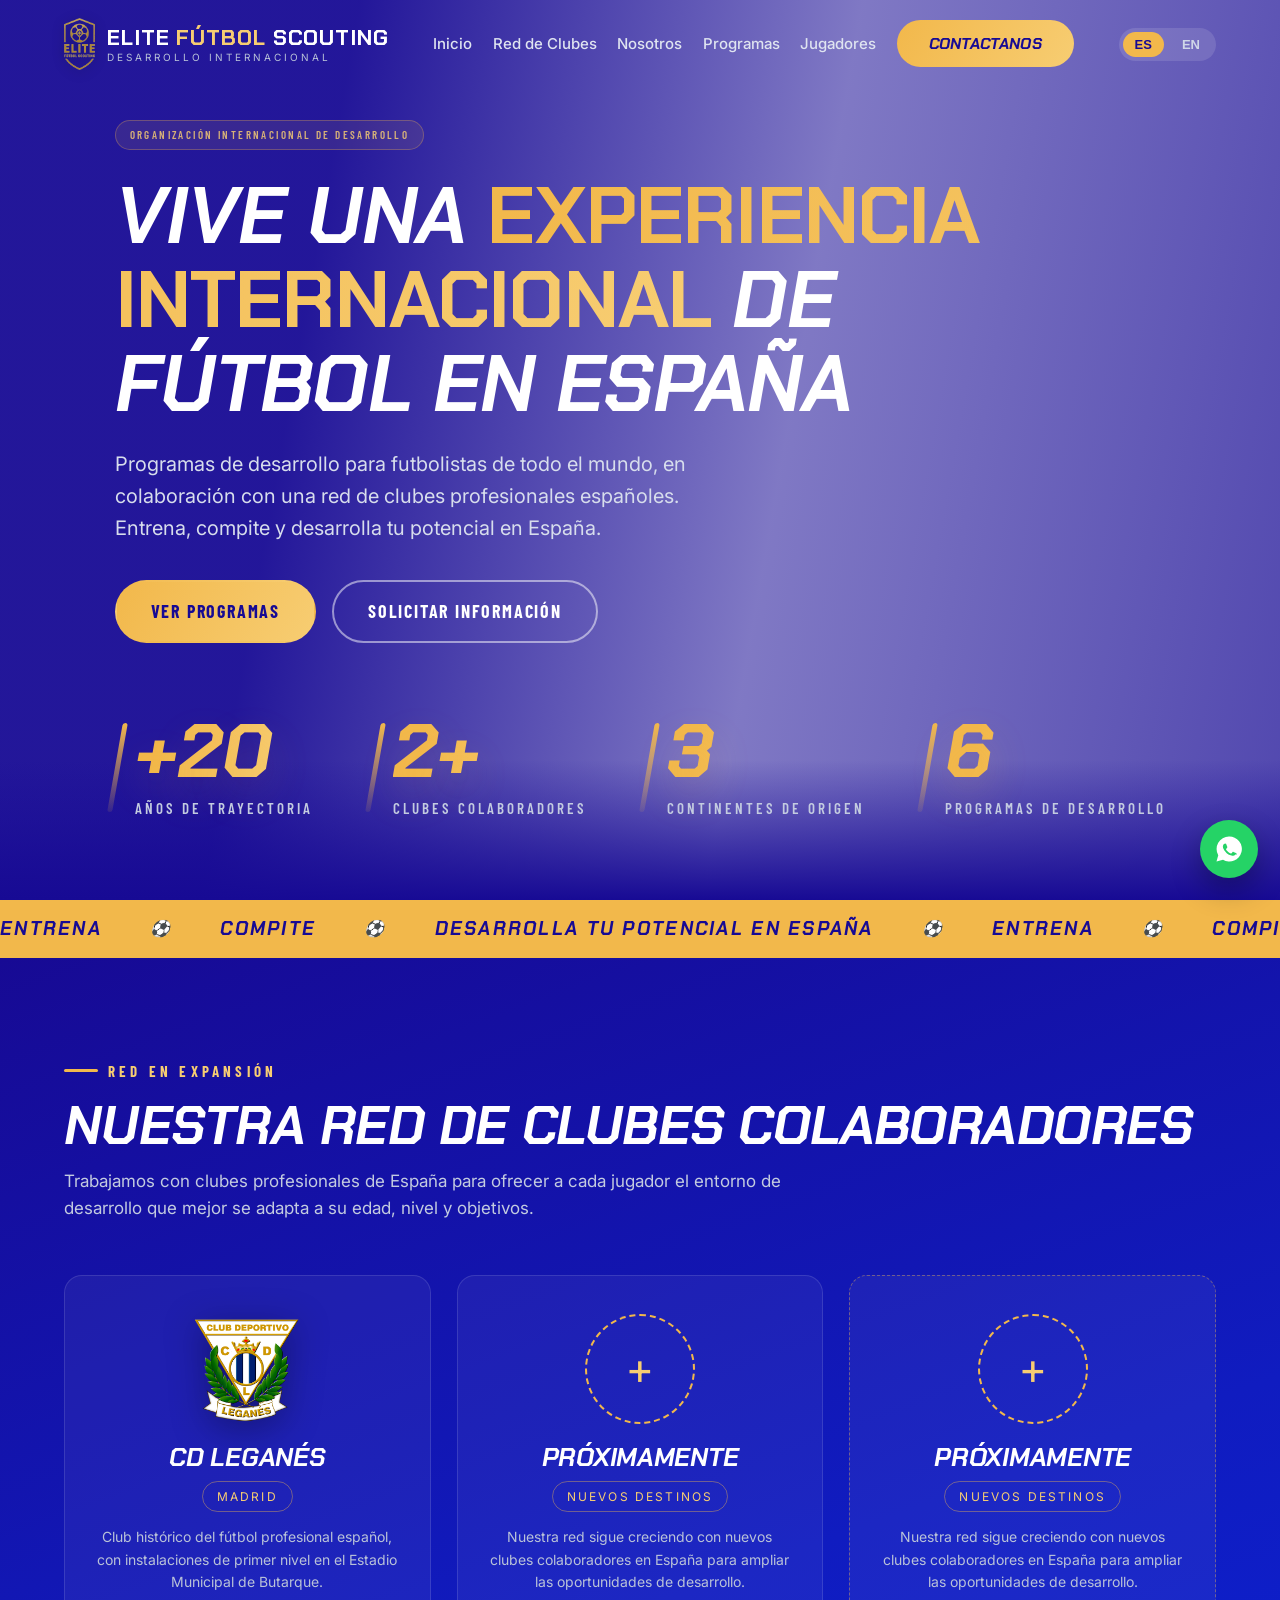
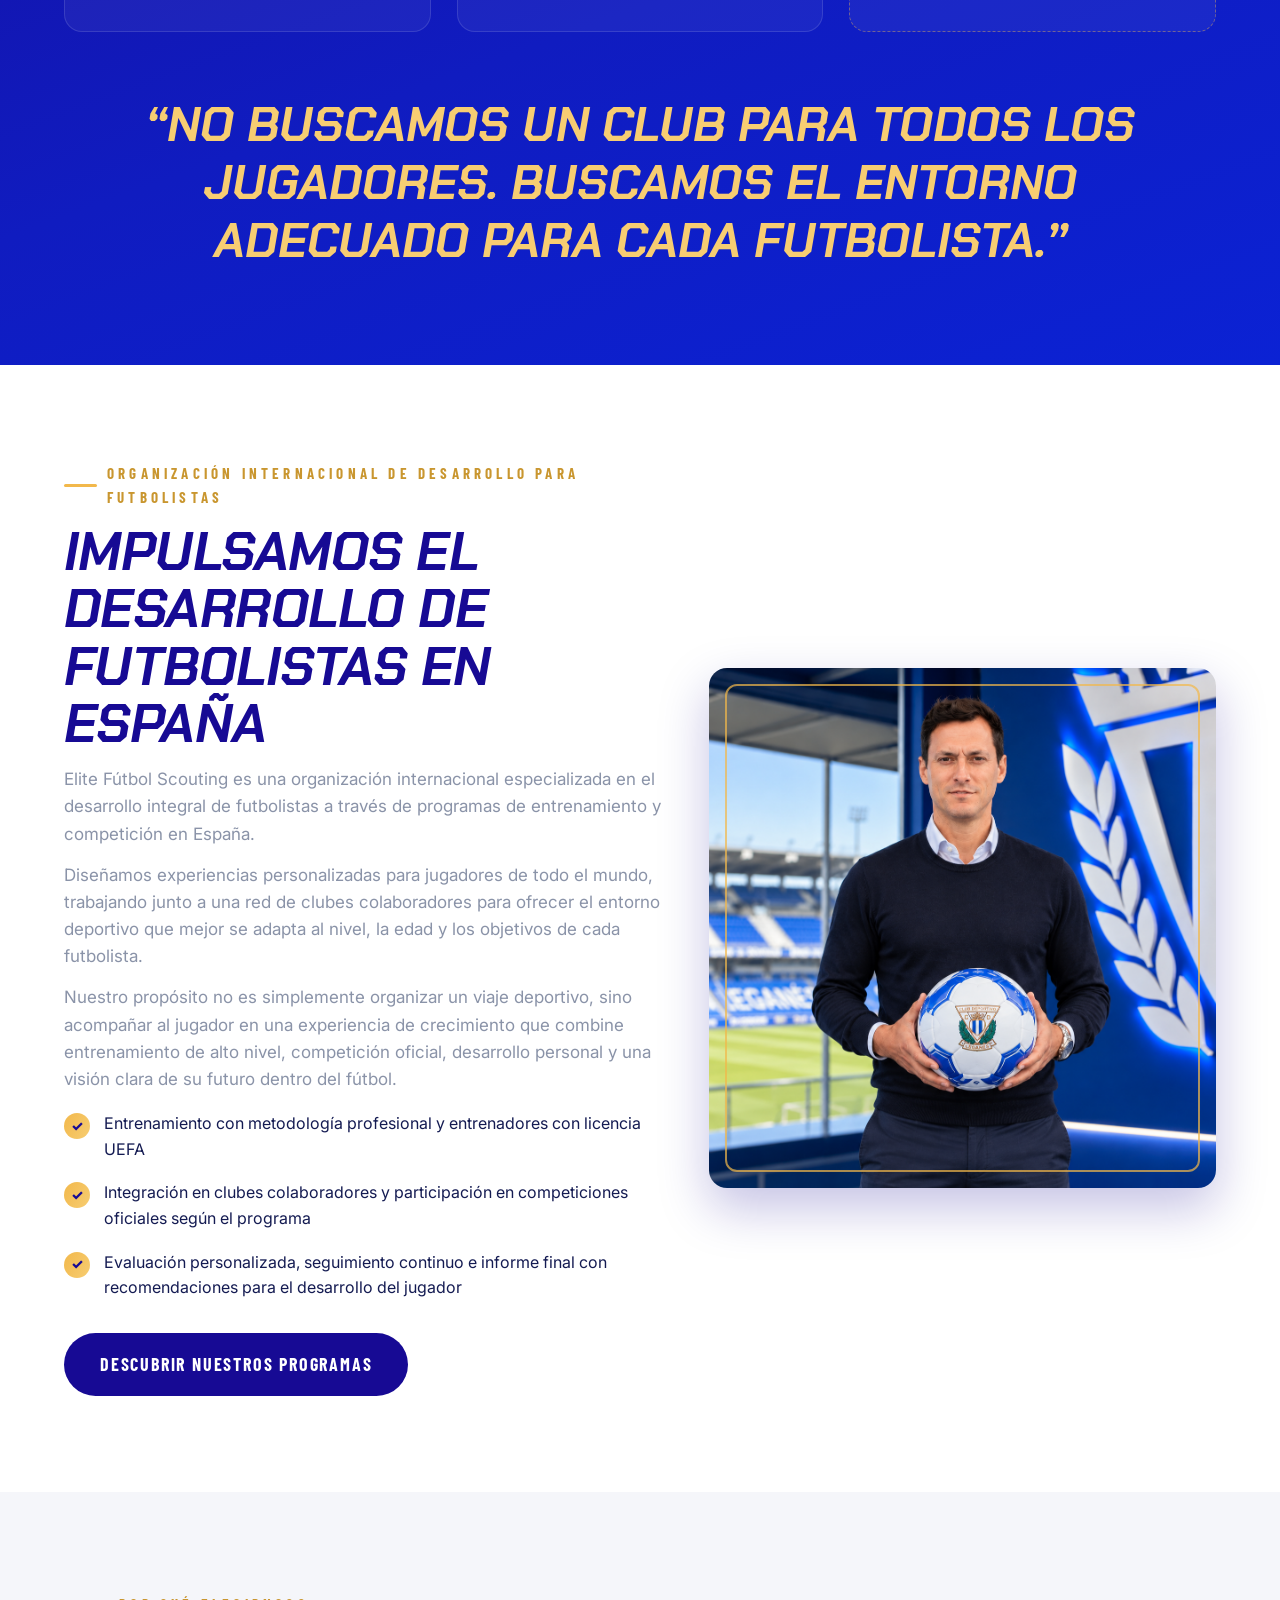
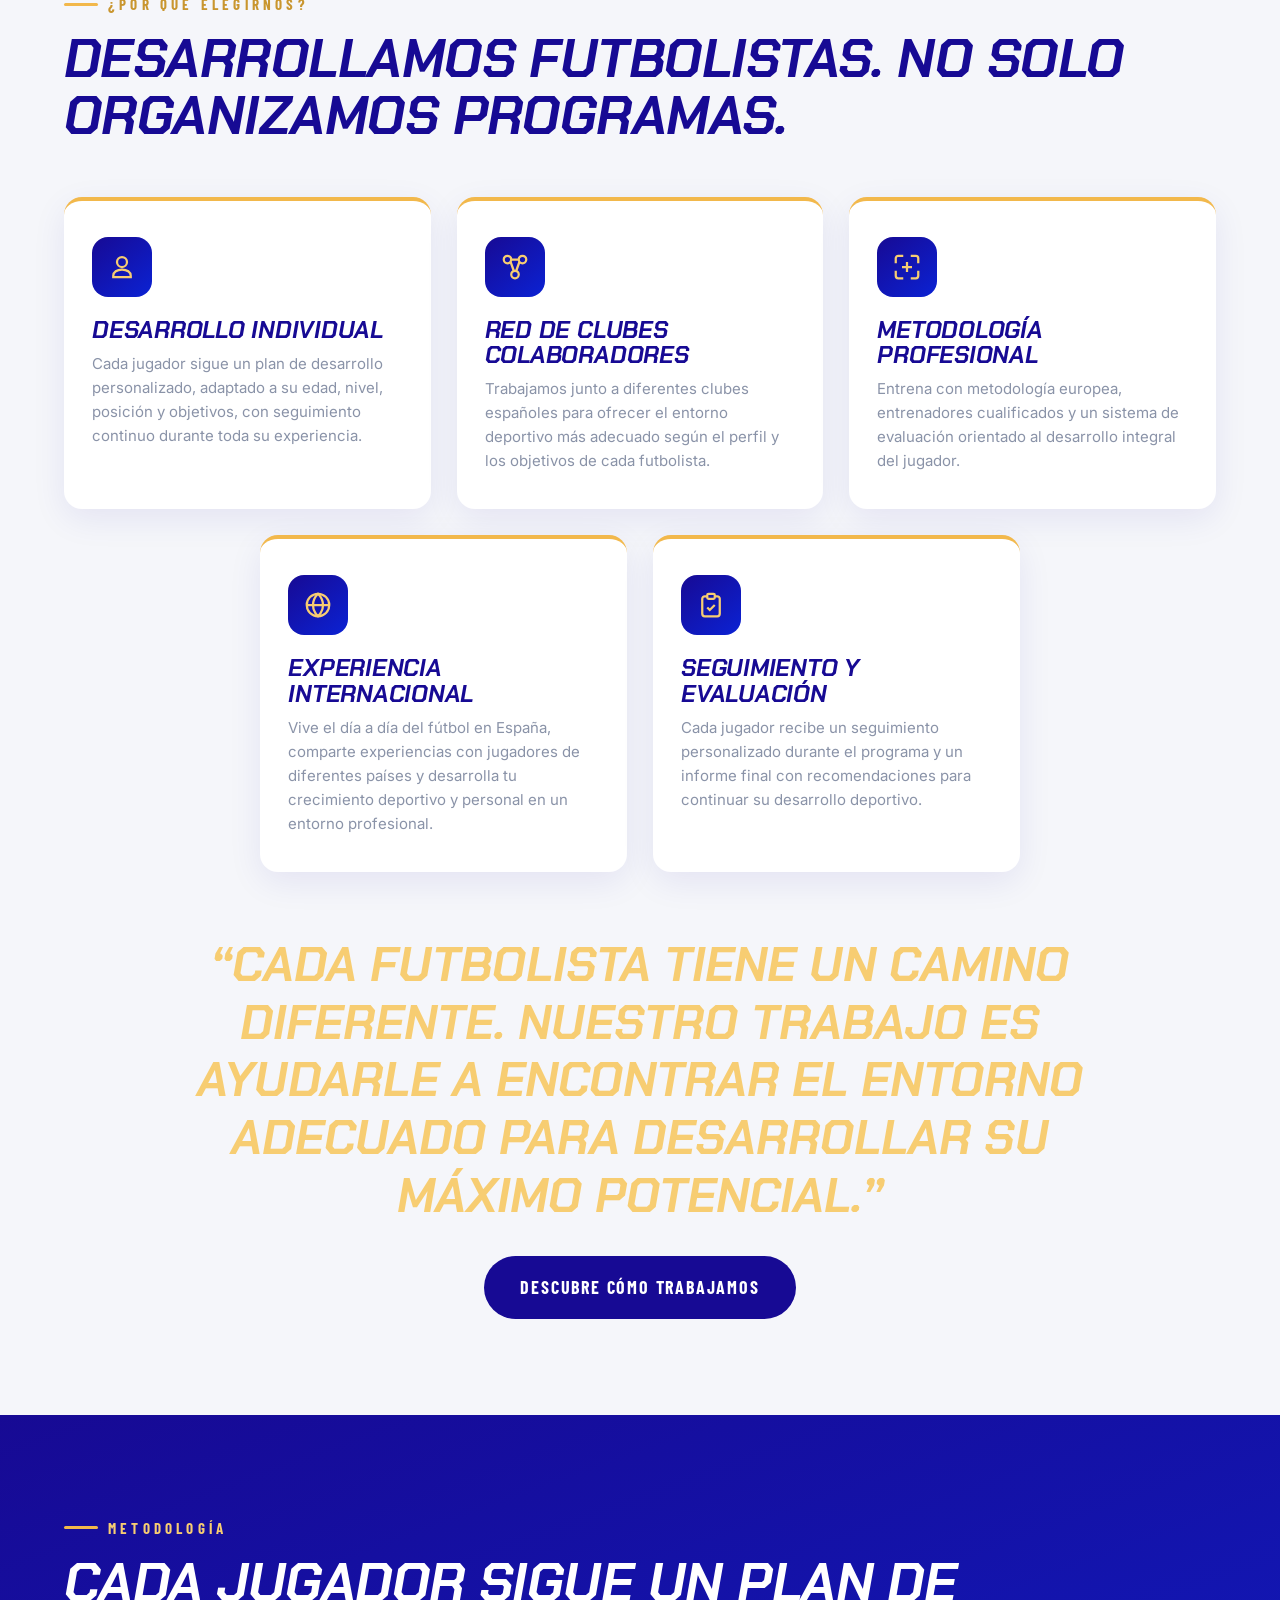
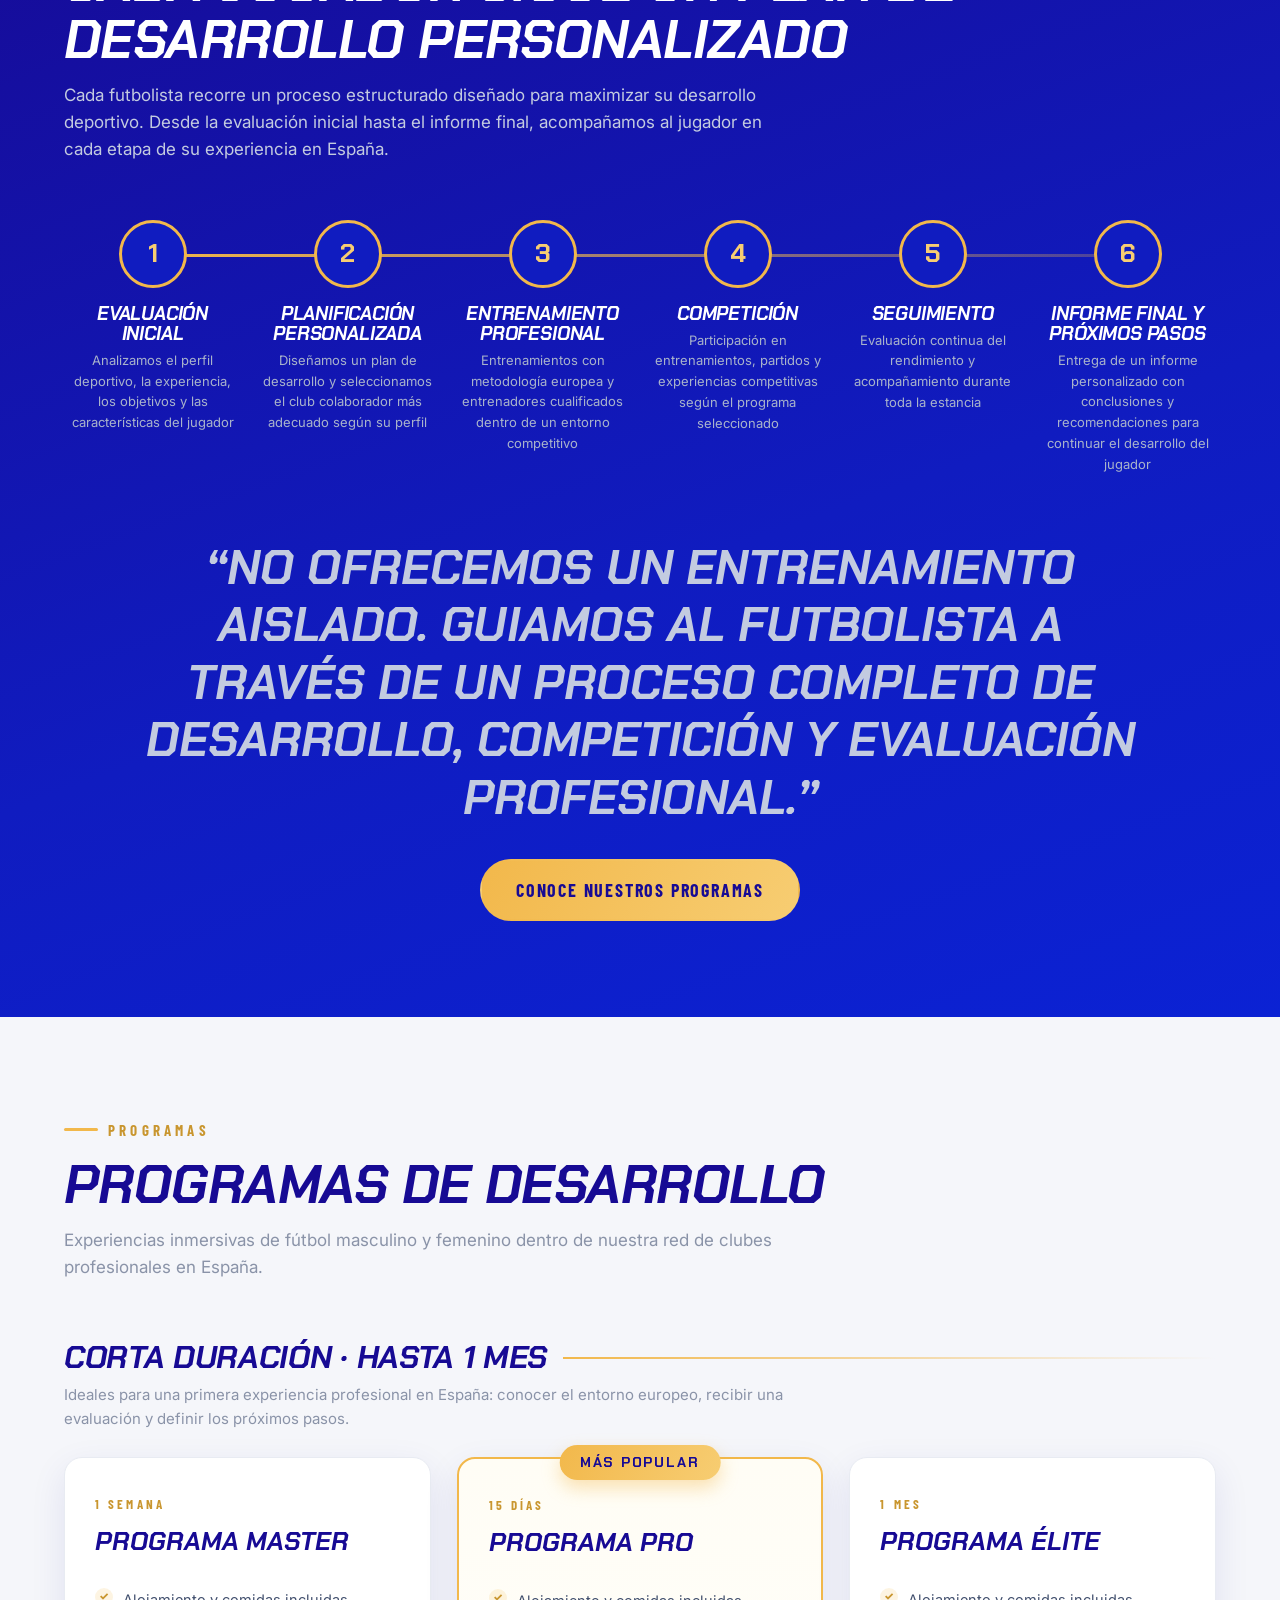
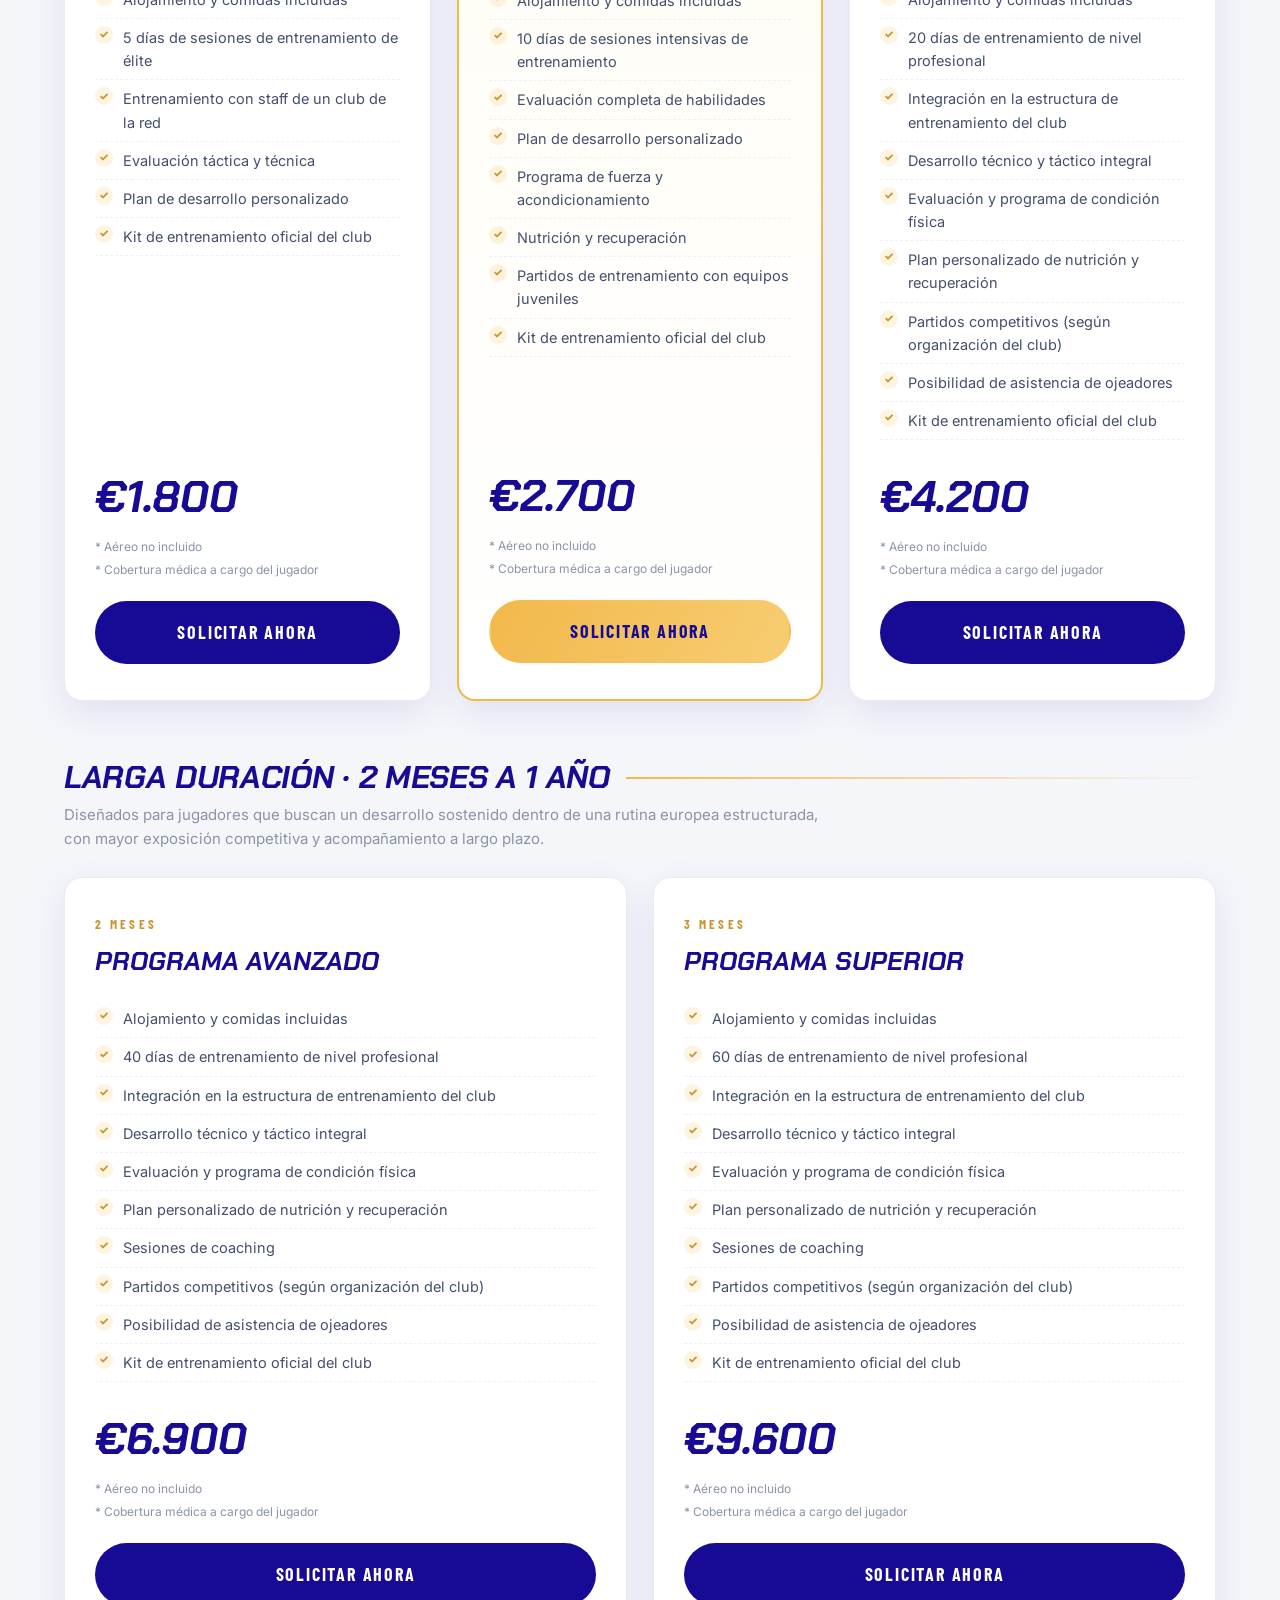
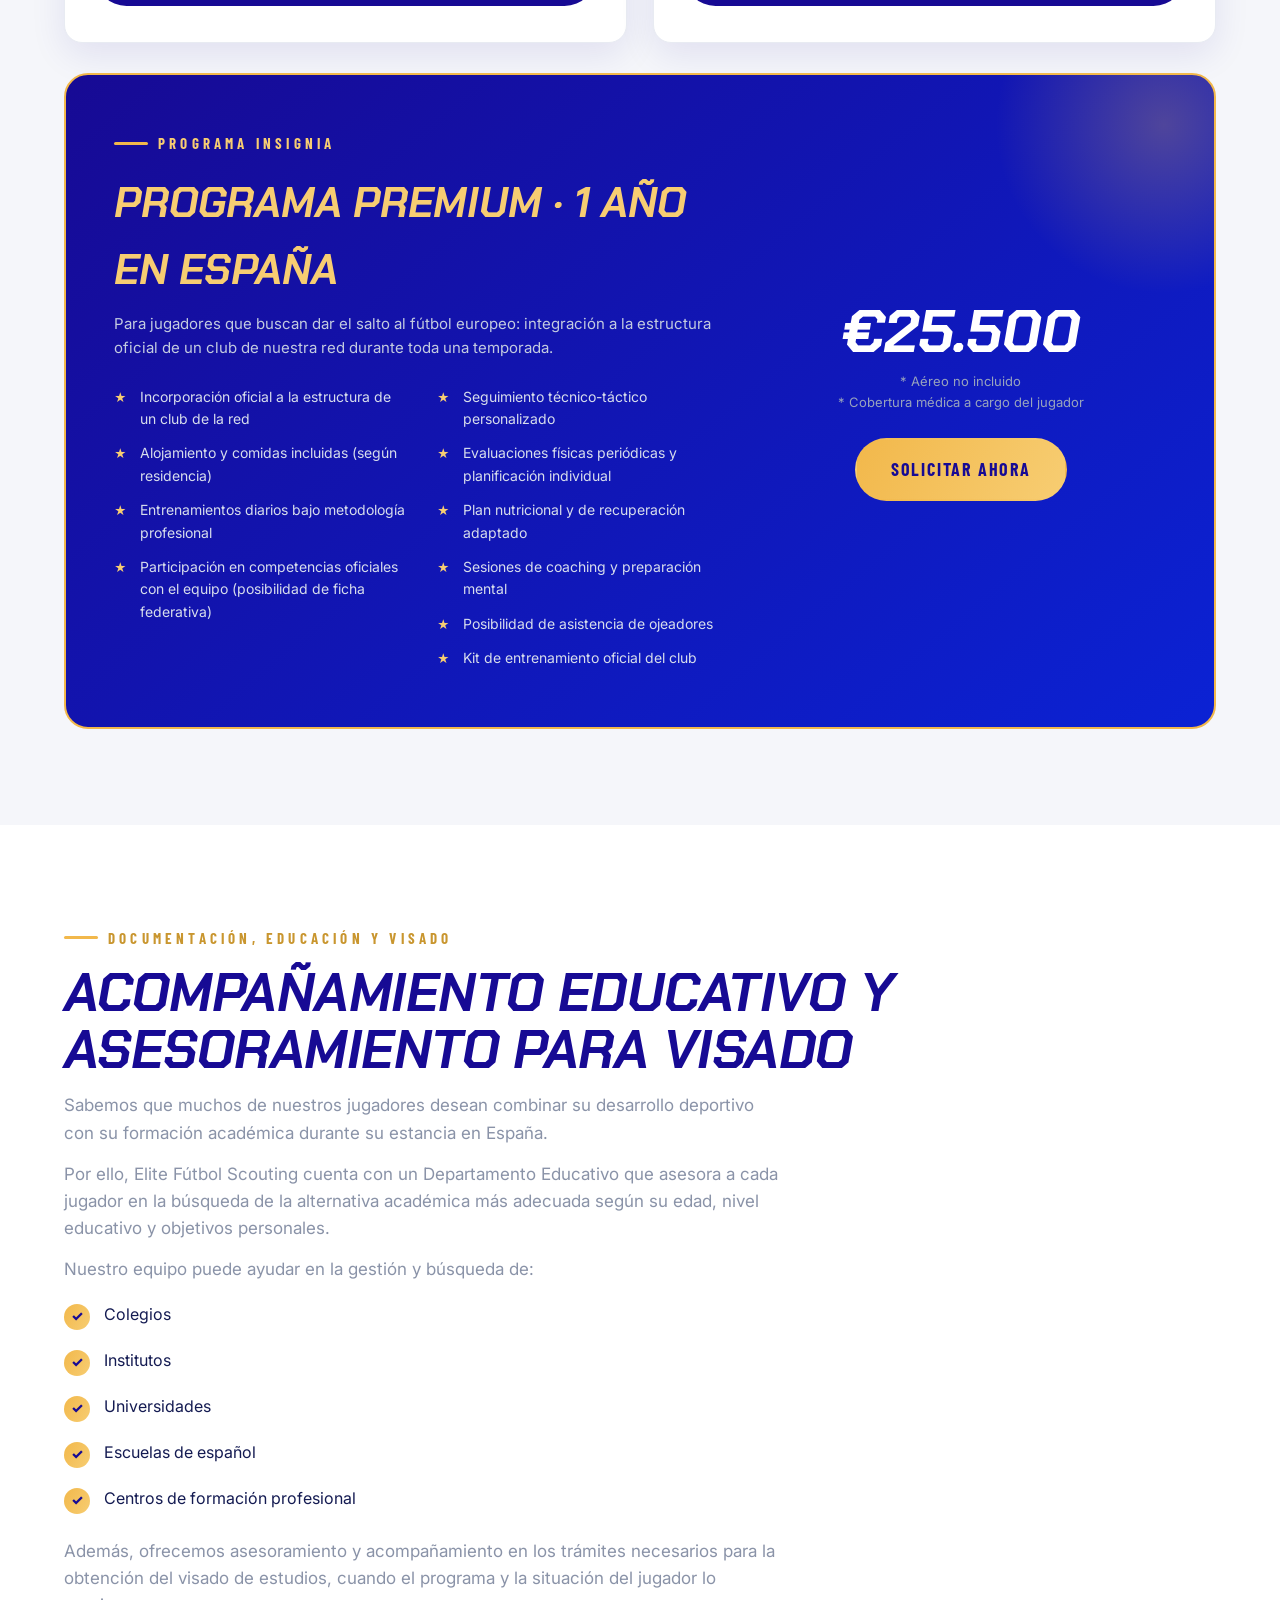
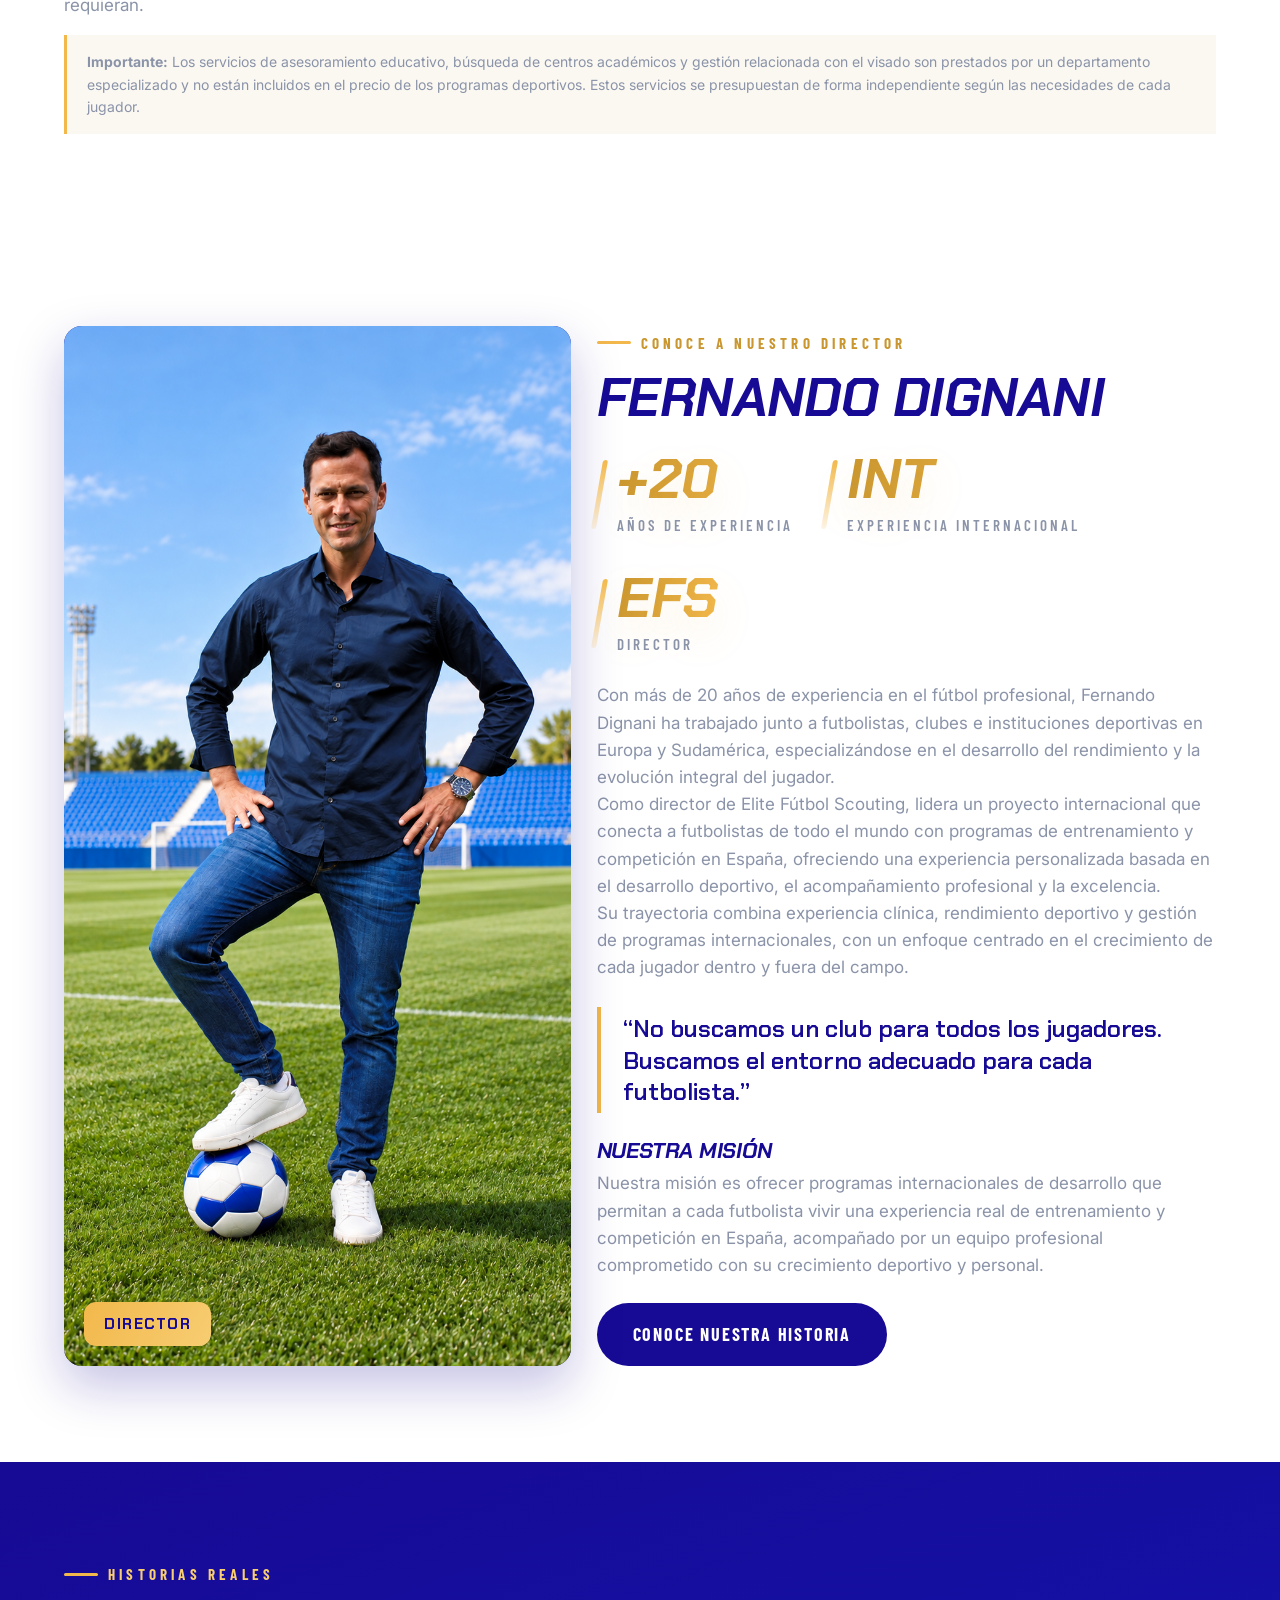
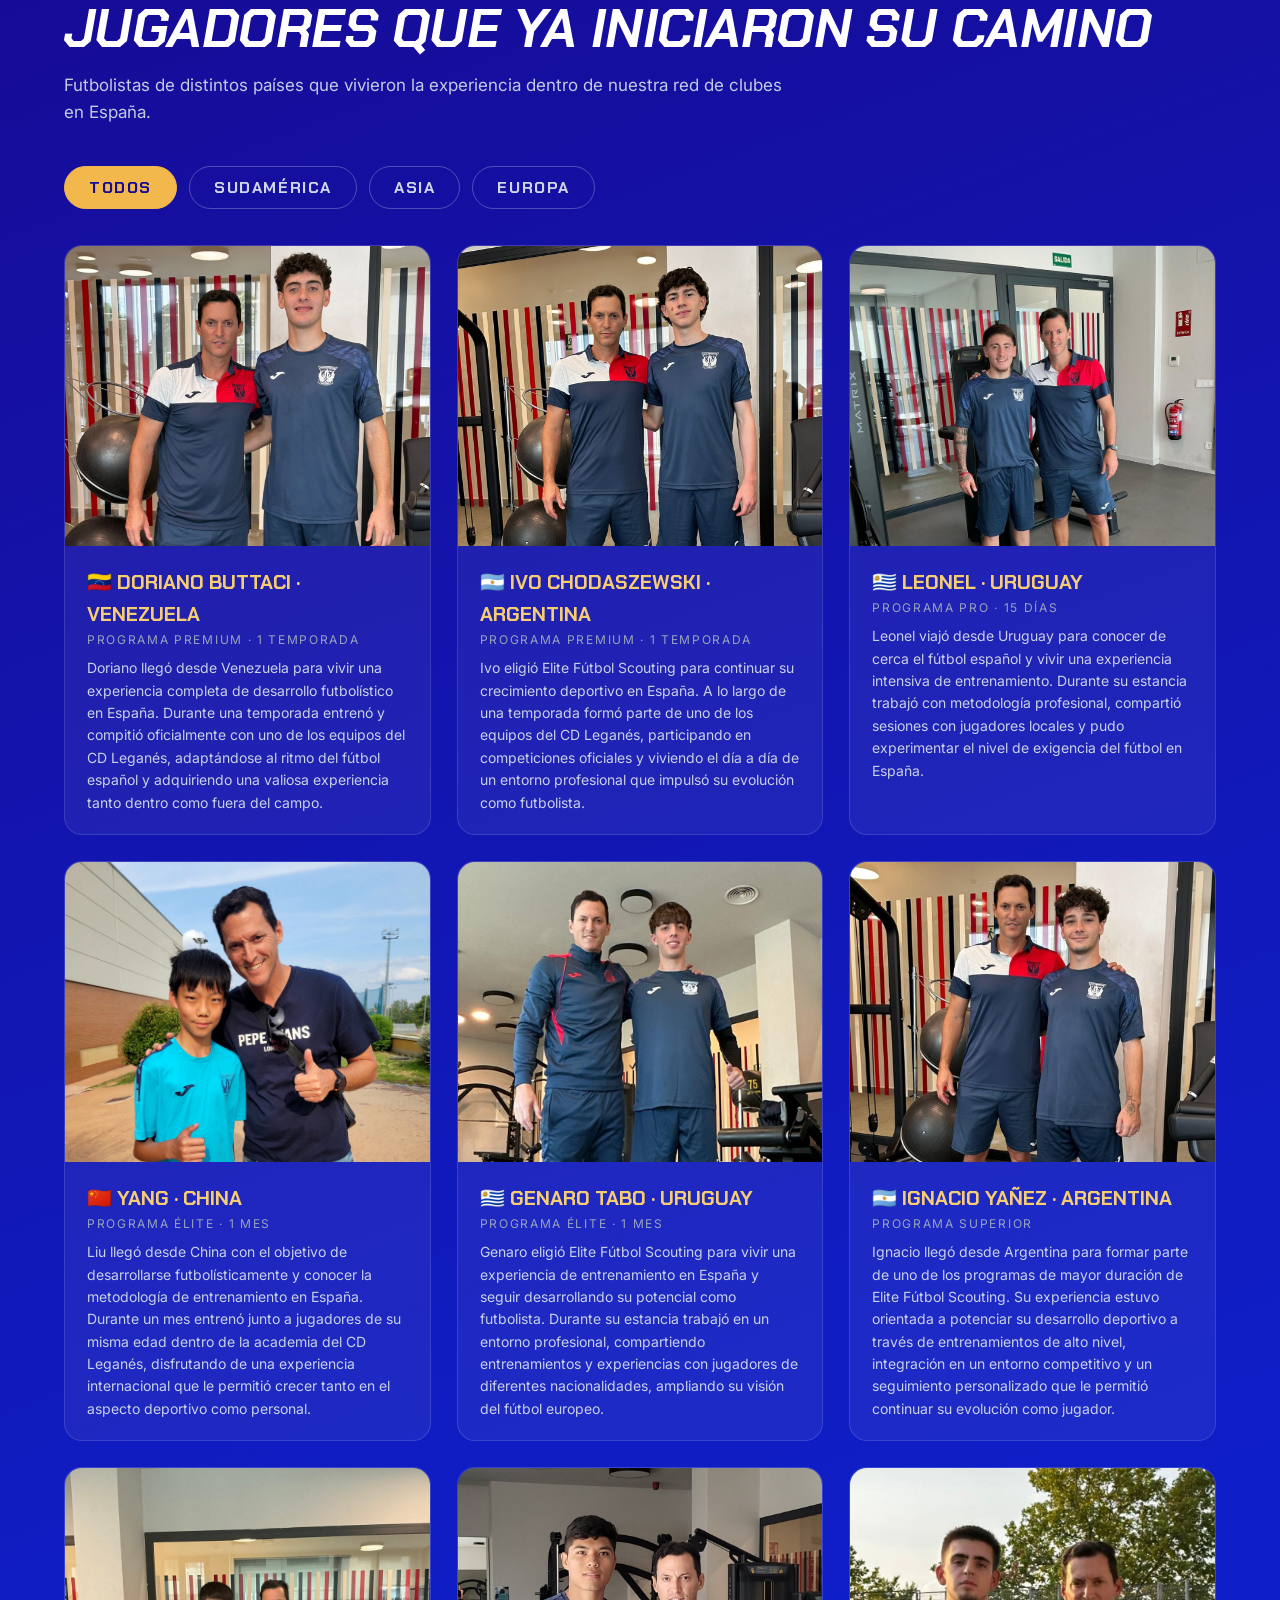
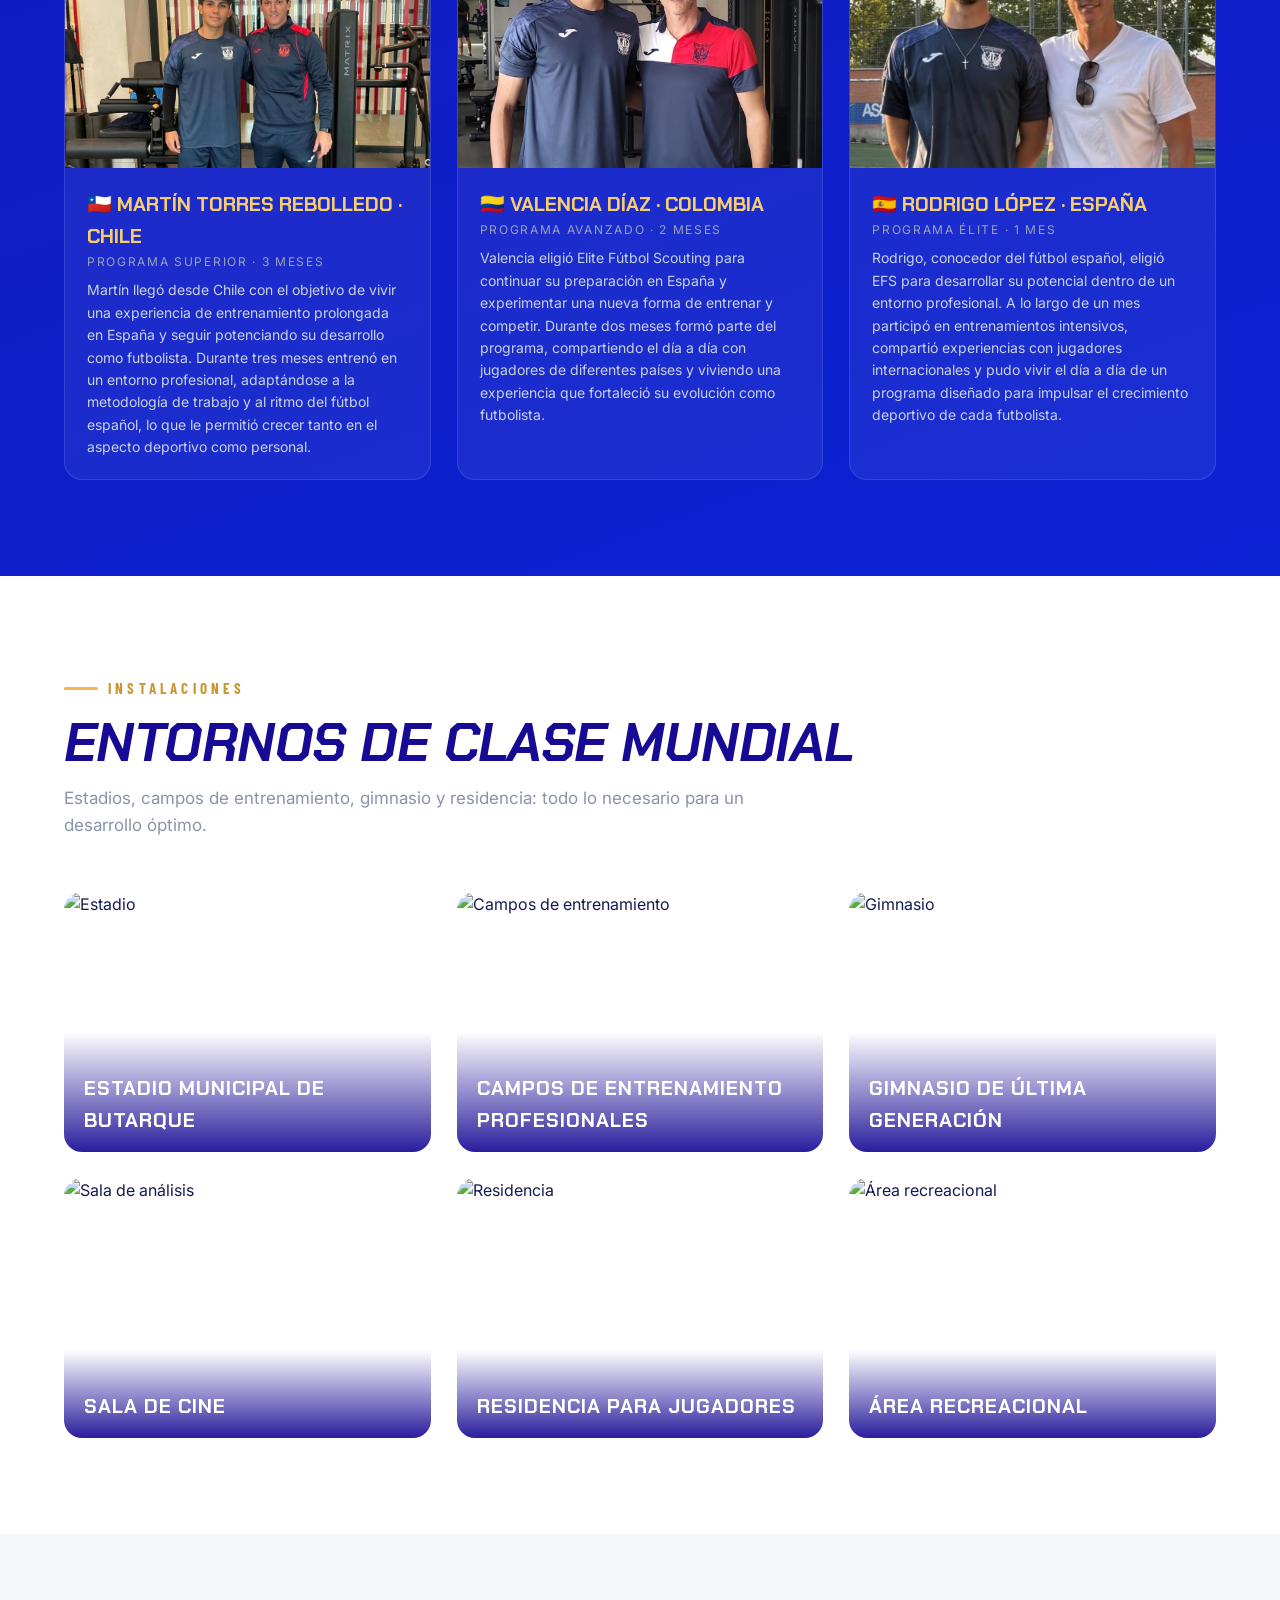
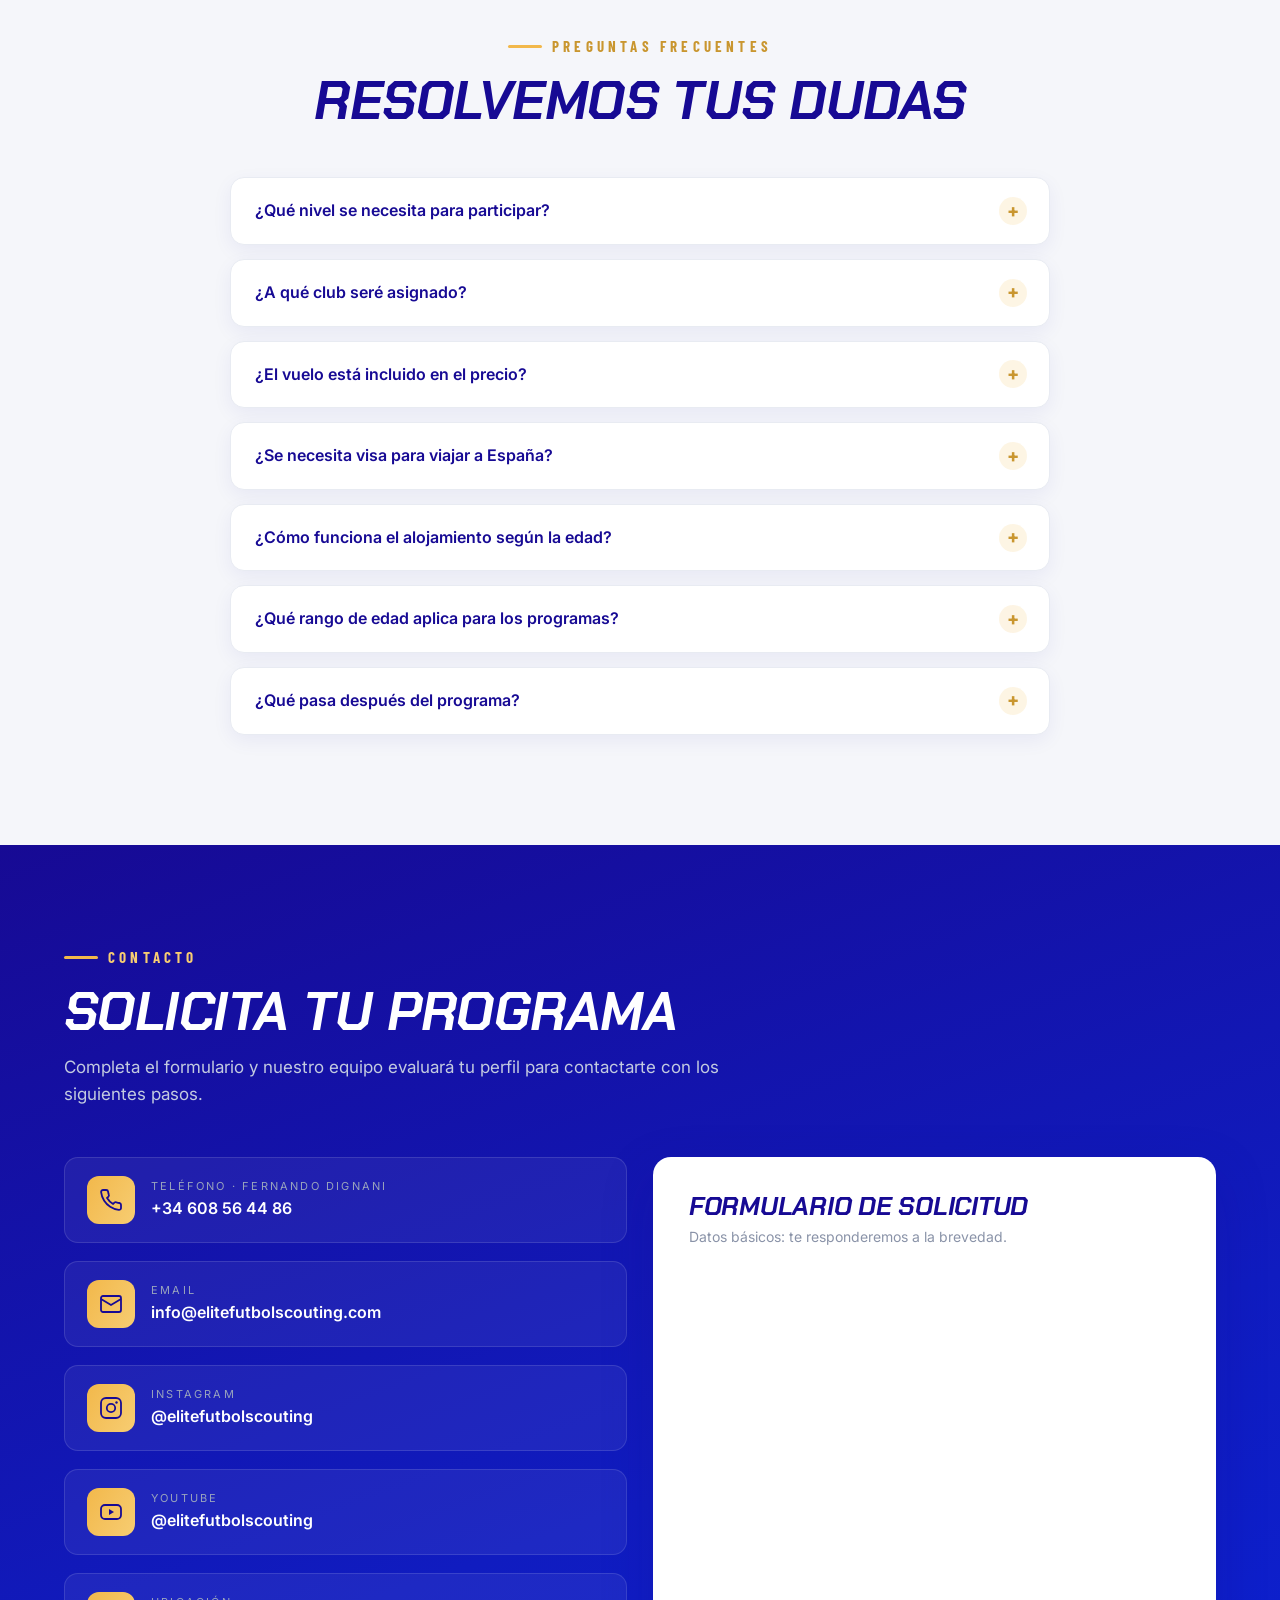
==== commit 3c29c6af: "actualizacion cobertura medica" ====
--- a/index.html
+++ b/index.html
@@ -628,7 +628,7 @@
         <div style="text-align:center">
           <div class="price">€25.500</div>
           <div class="note" style="color:#98a3bd;font-size:13px;margin-top:10px" data-i18n="prog.note1">* Aéreo no incluido</div>
-          <div class="note" style="color:#98a3bd;font-size:13px" data-i18n="prog.note2x">* Cobertura médica a cargo del jugador</div>
+          <div class="note" style="color:#98a3bd;font-size:13px" data-i18n="x">* Cobertura médica a cargo del jugador</div>
           <a href="#contacto" class="btn btn-gold" style="margin-top:26px" data-i18n="prog.cta">Solicitar Ahora</a>
         </div>
       </div>
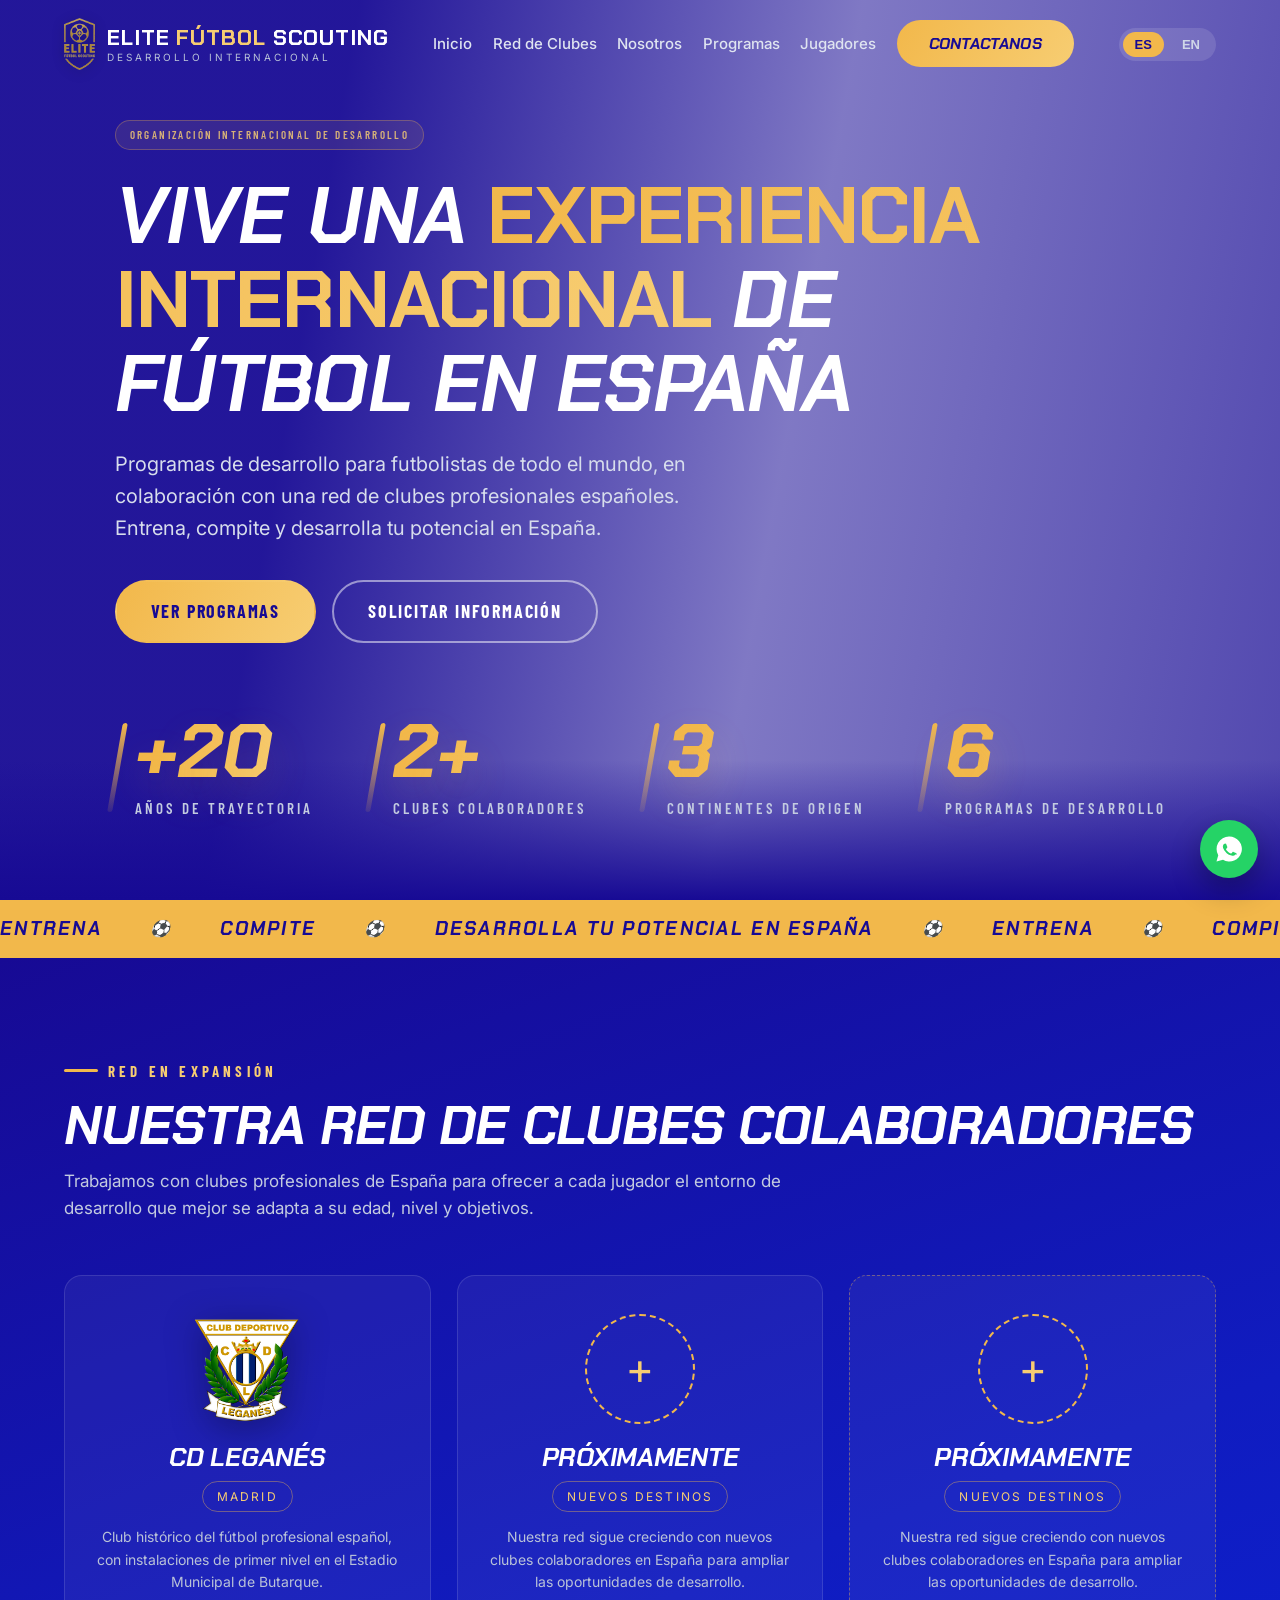
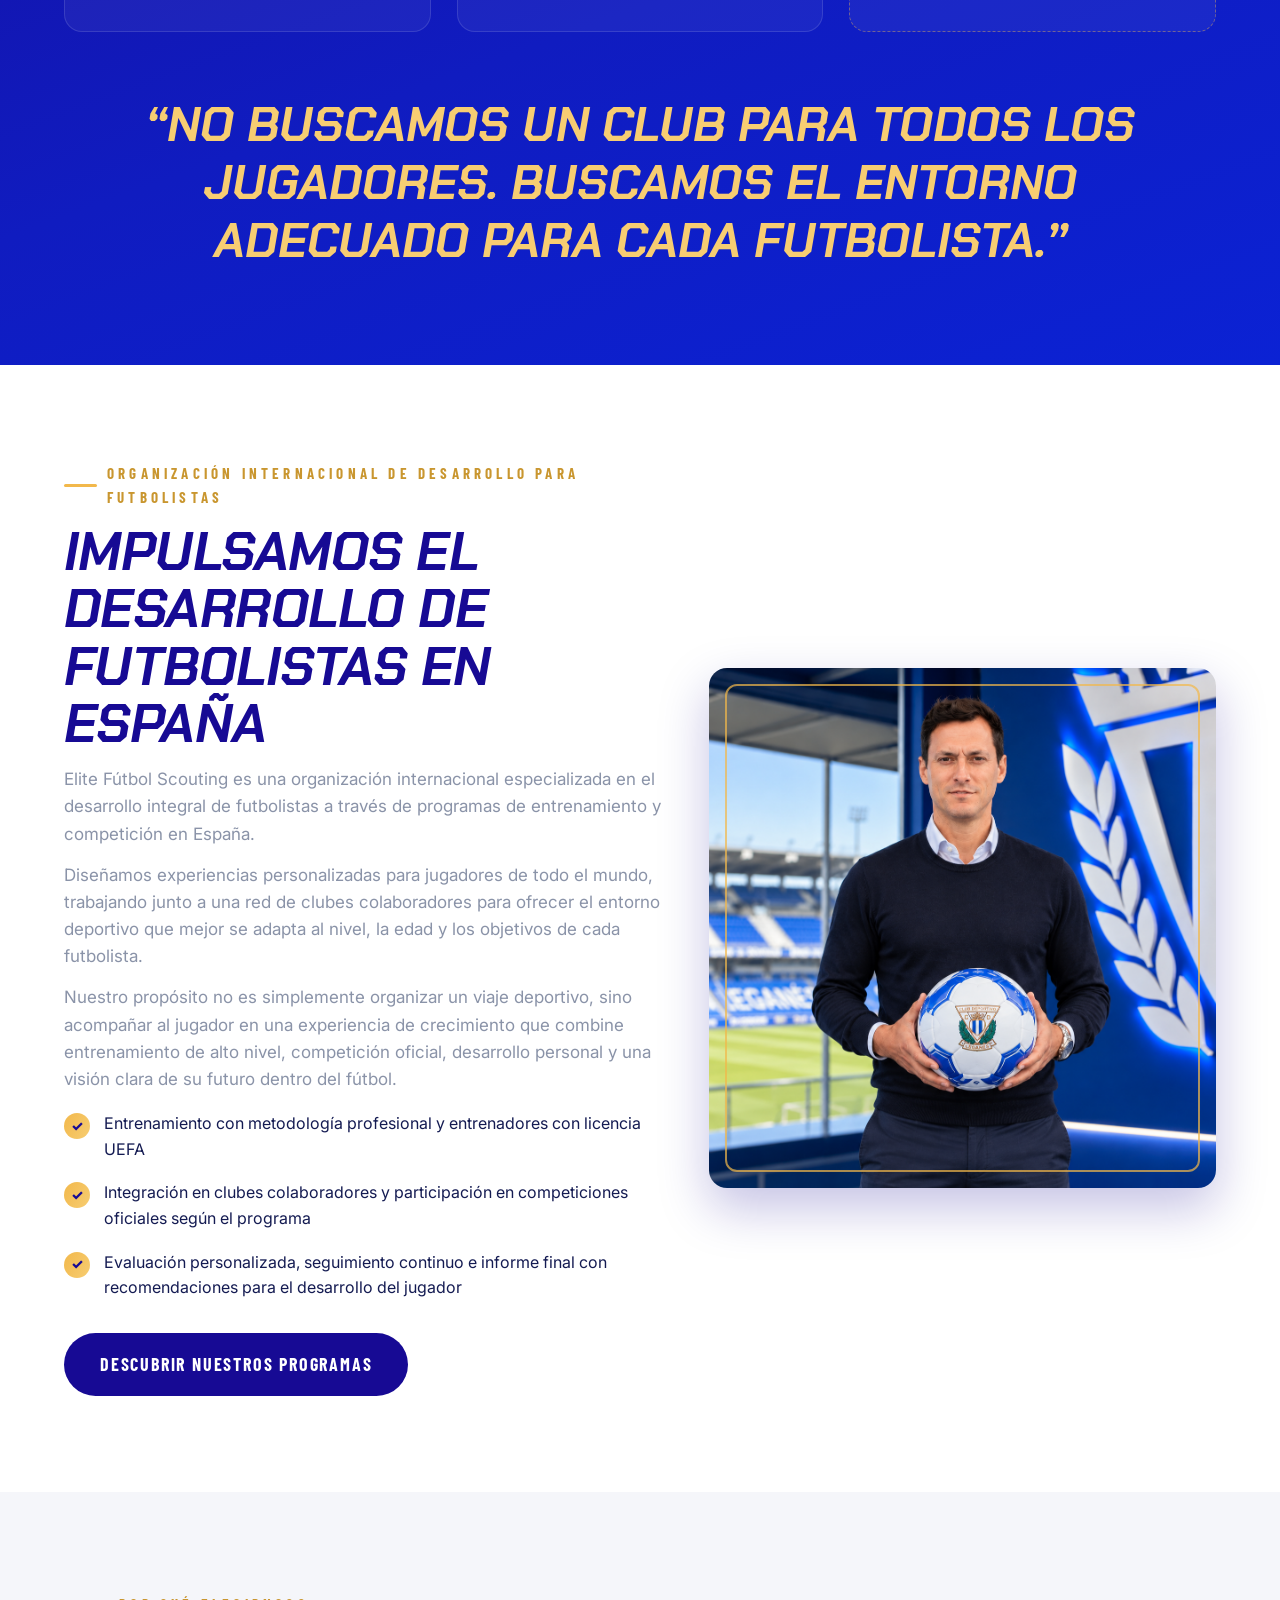
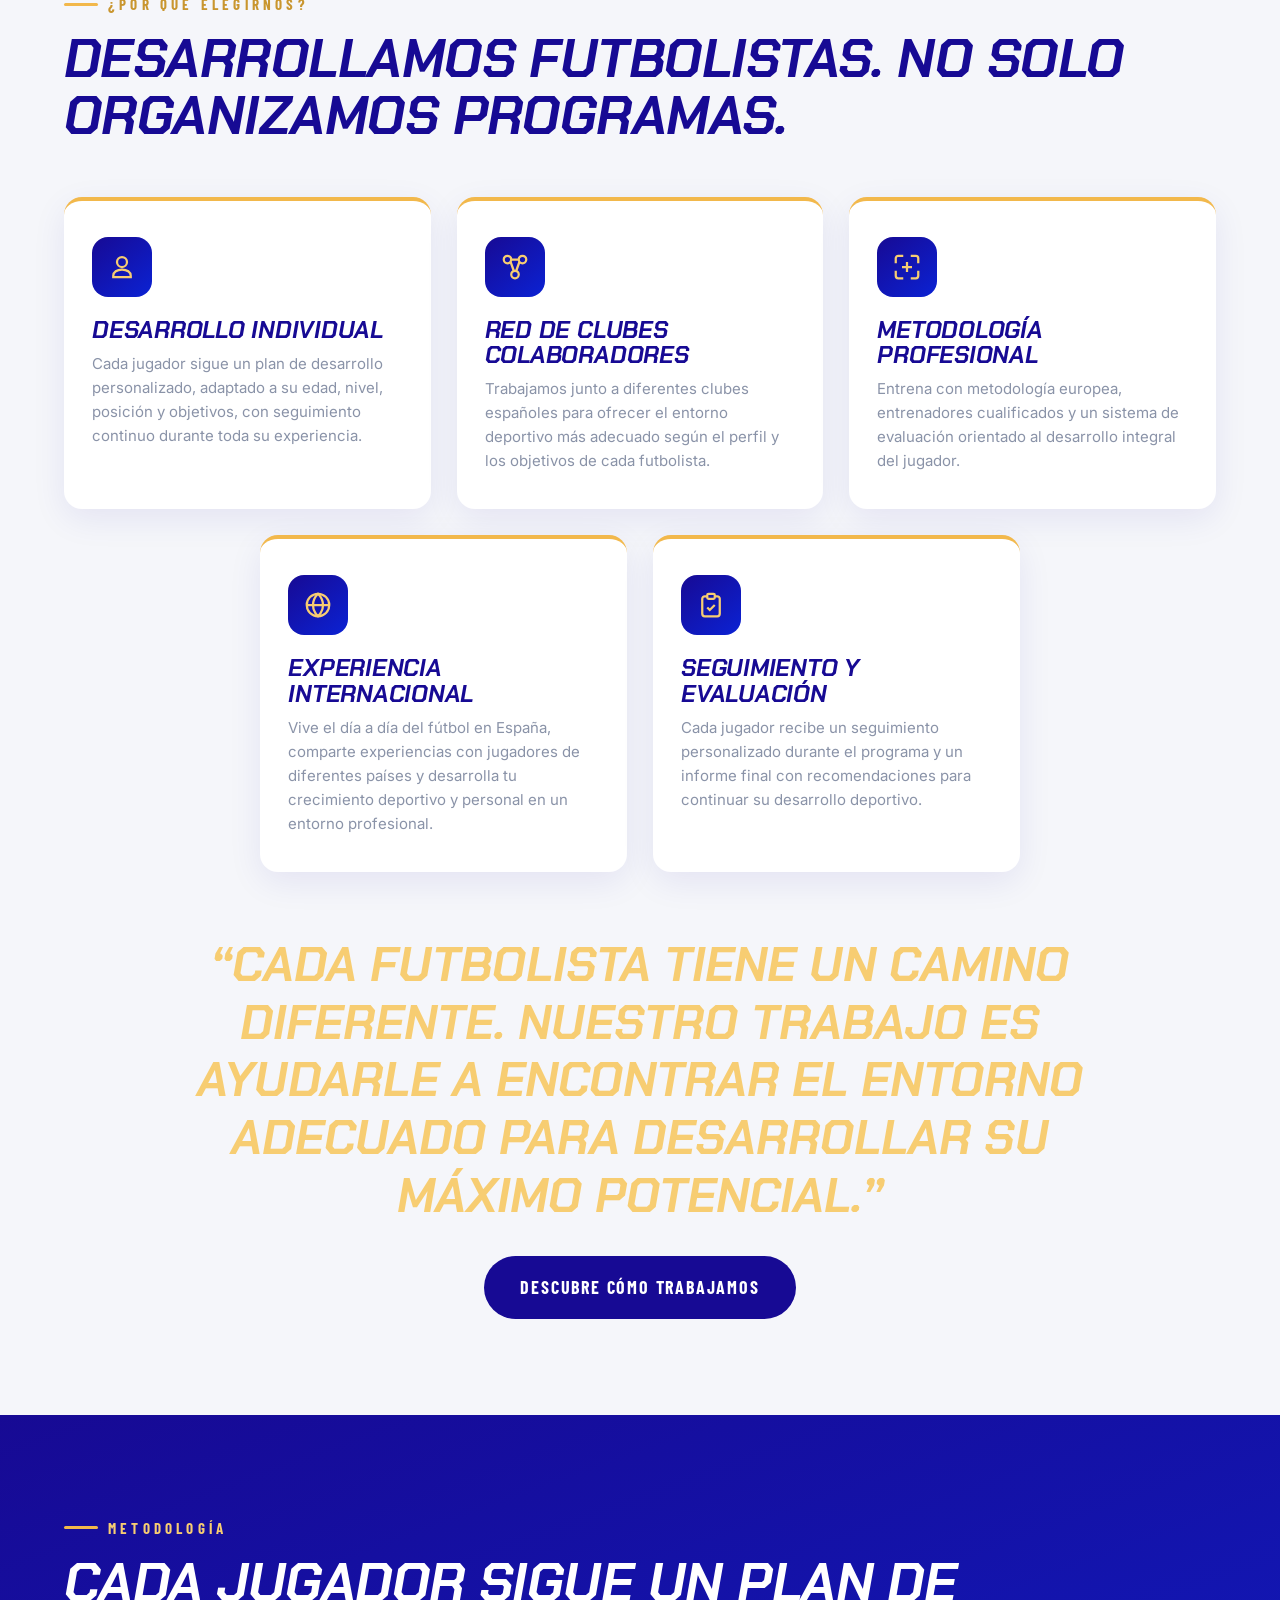
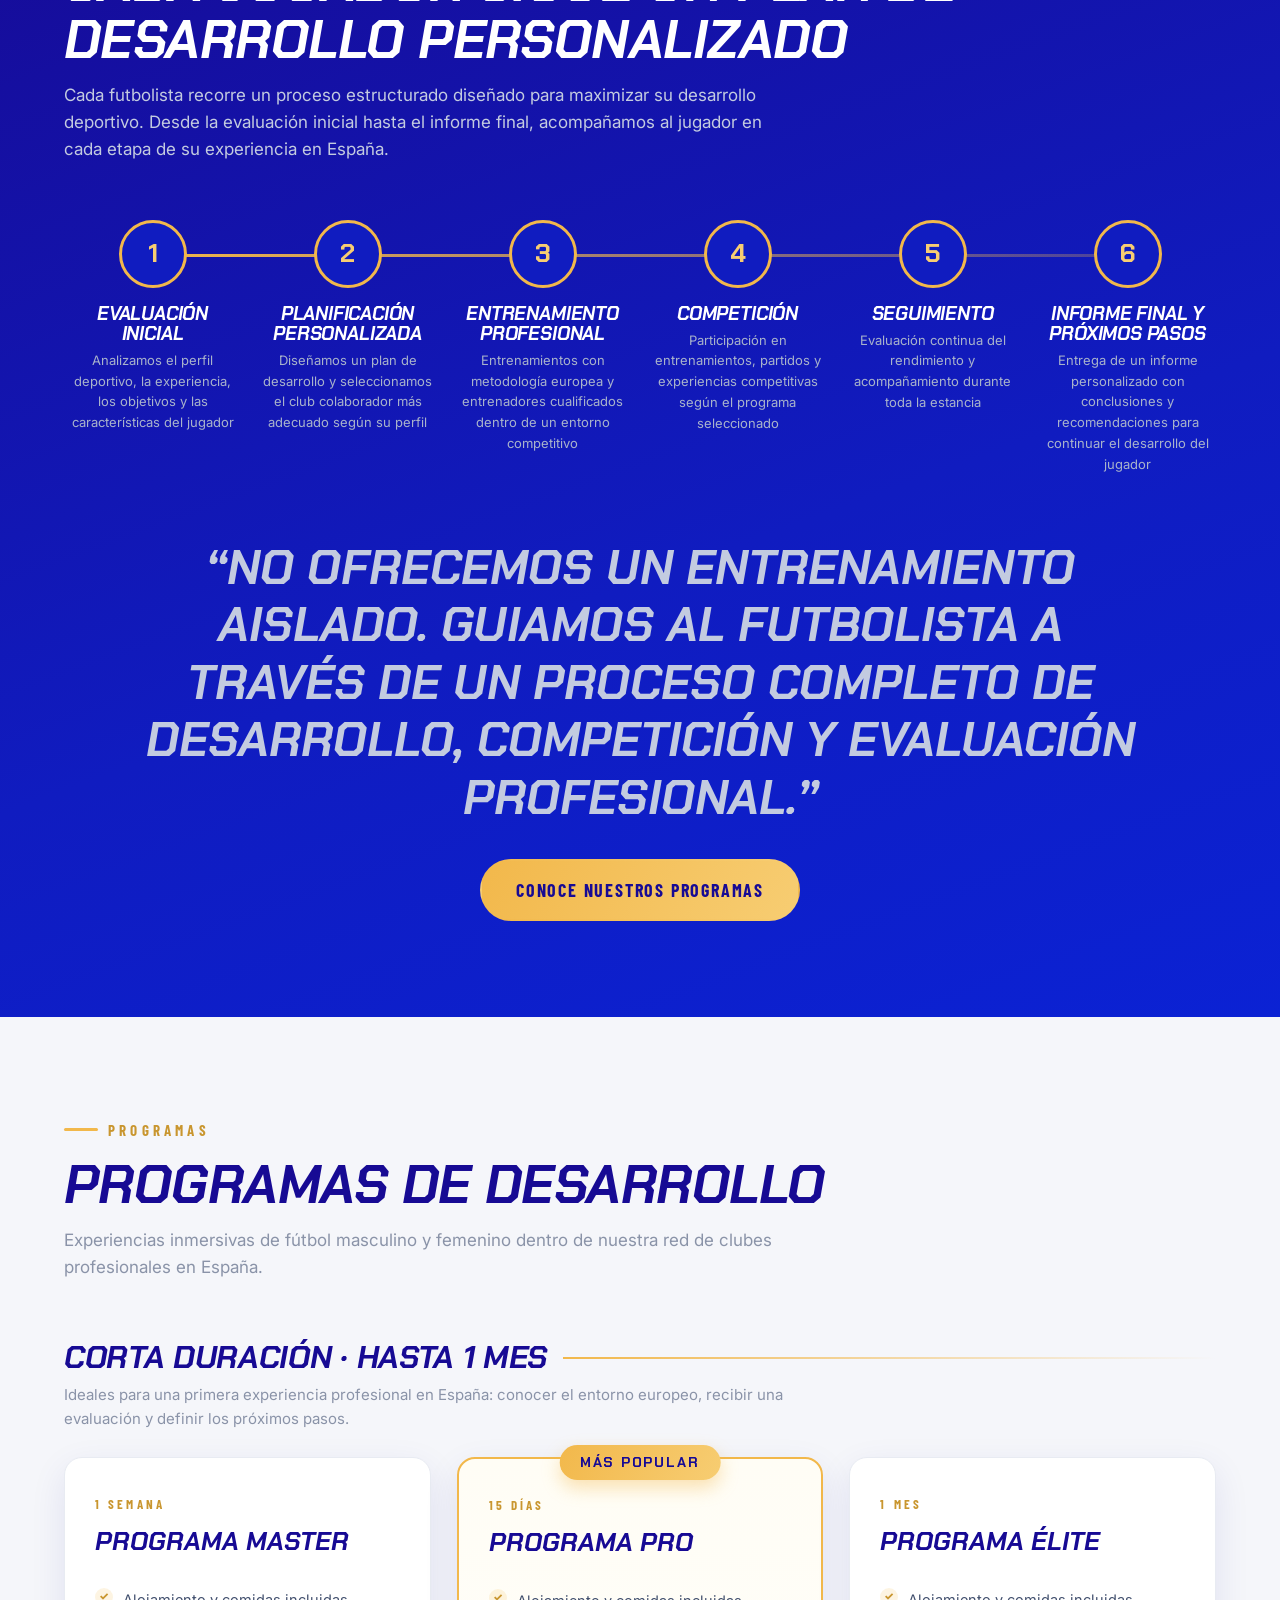
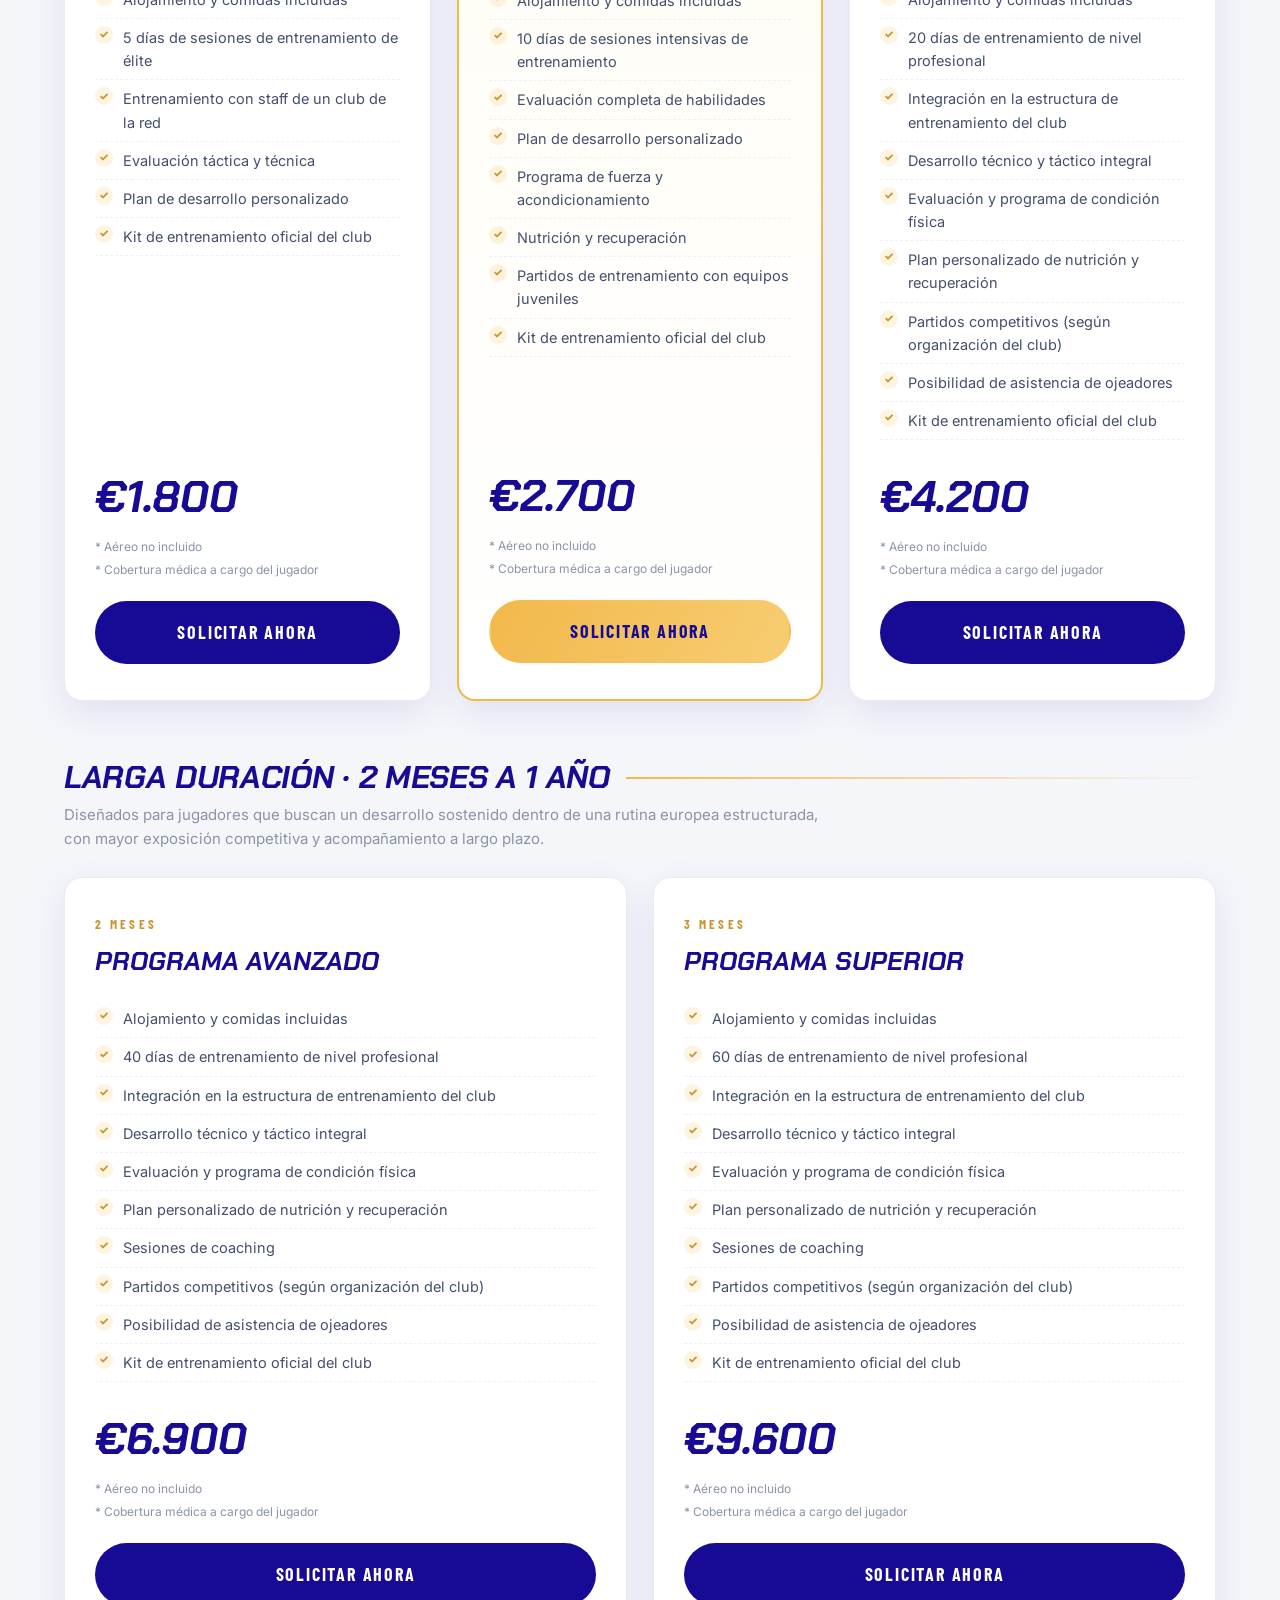
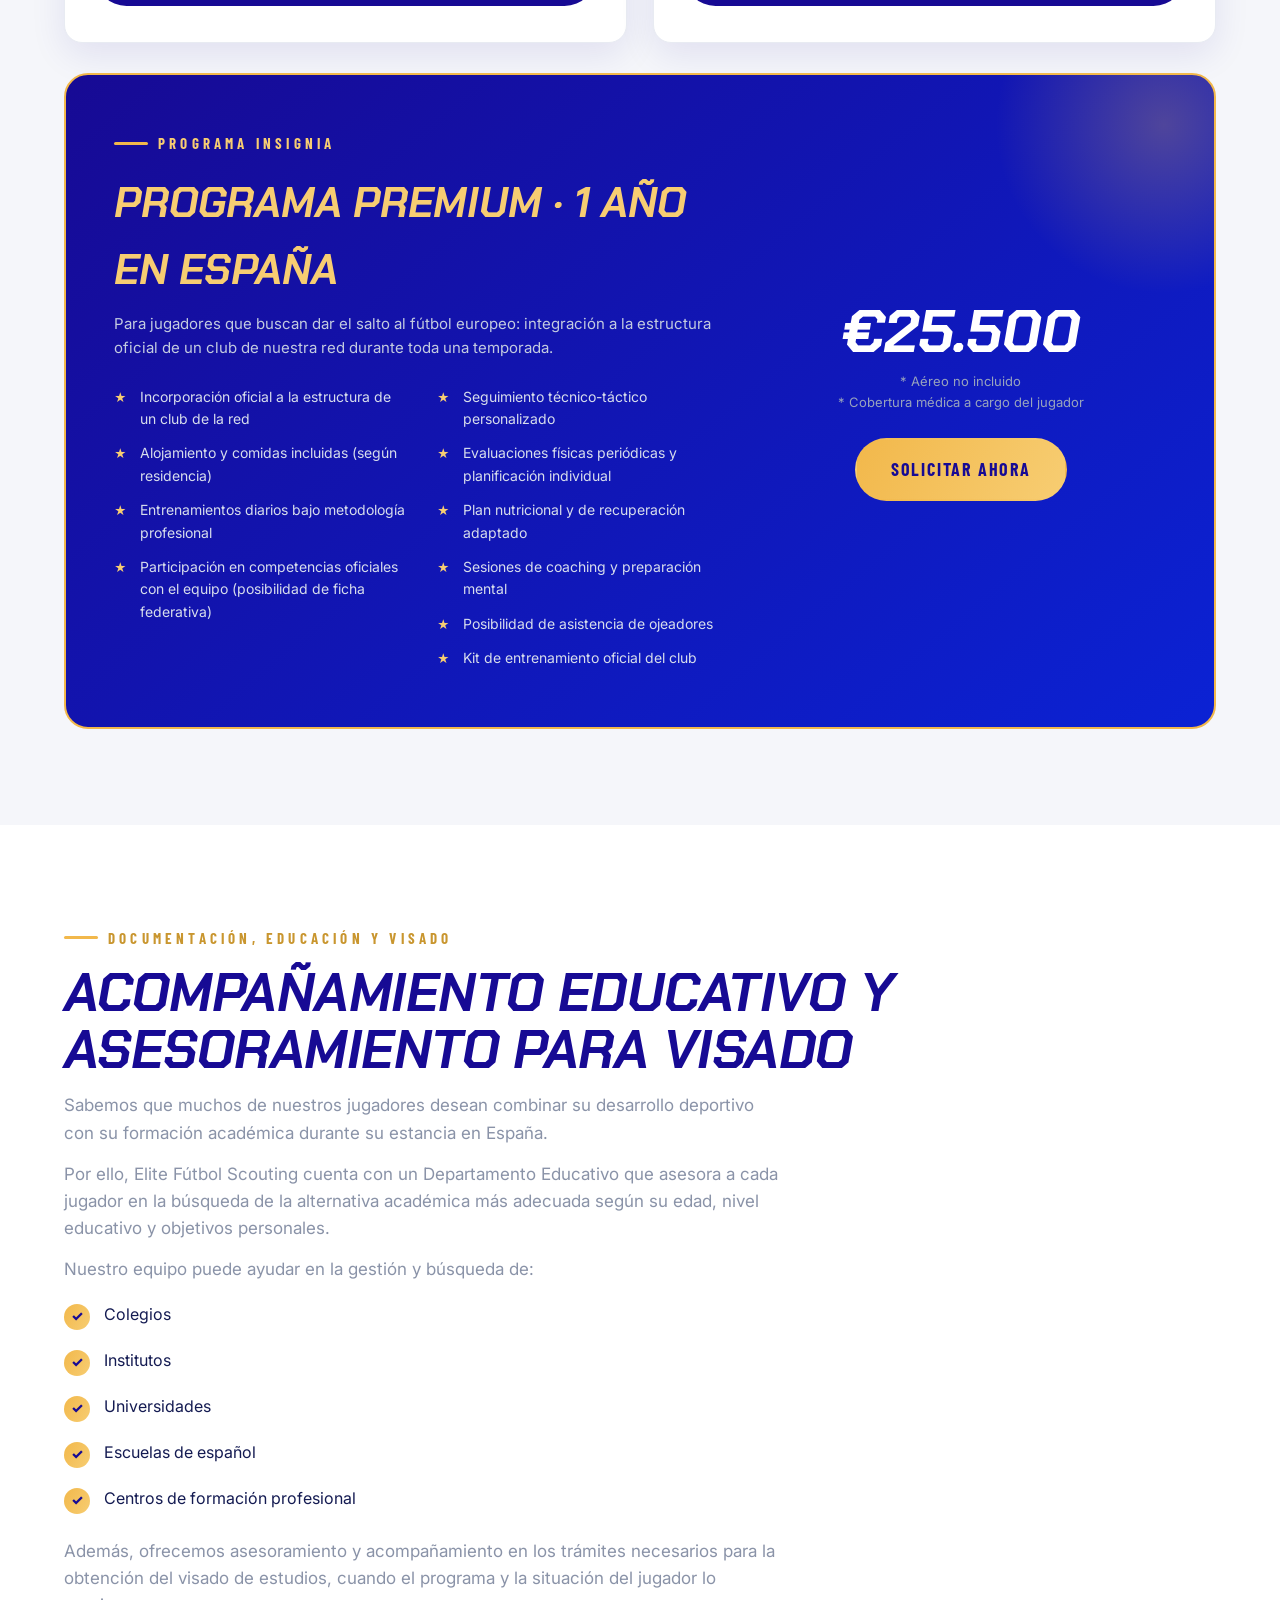
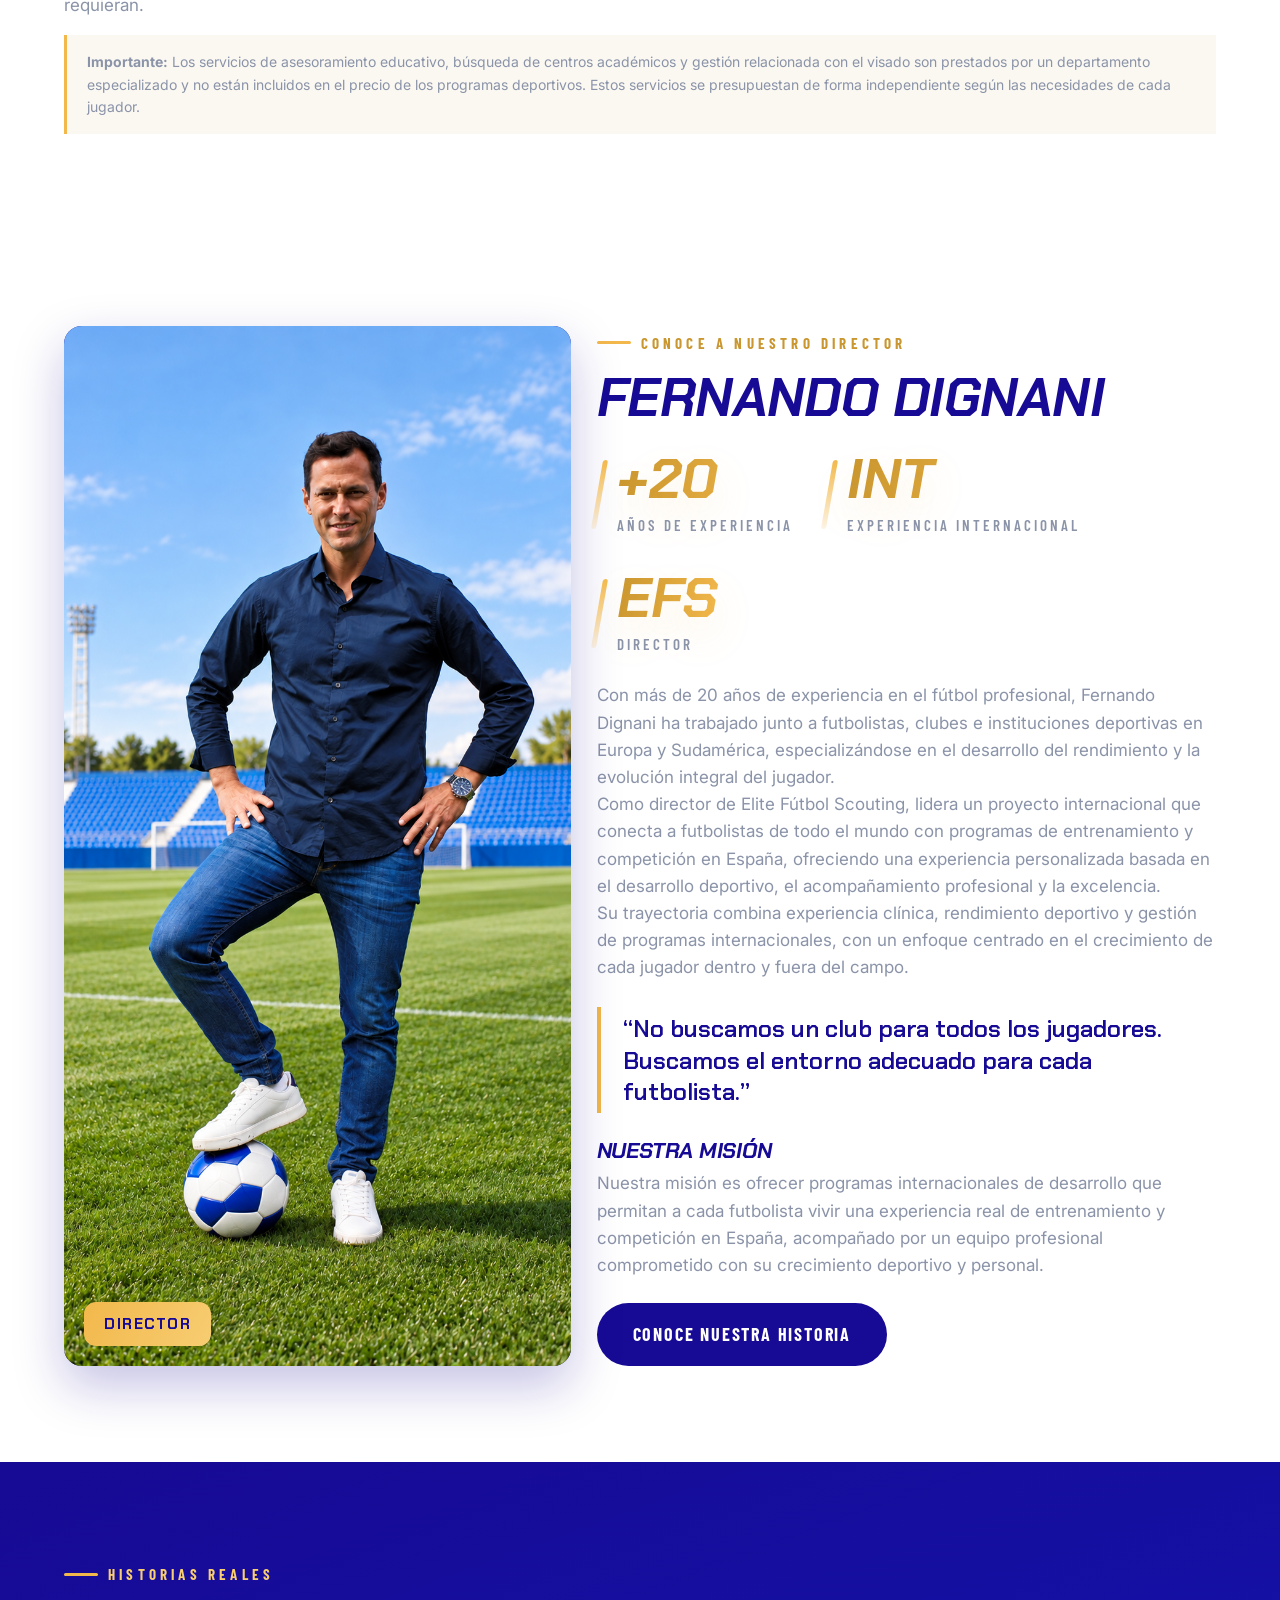
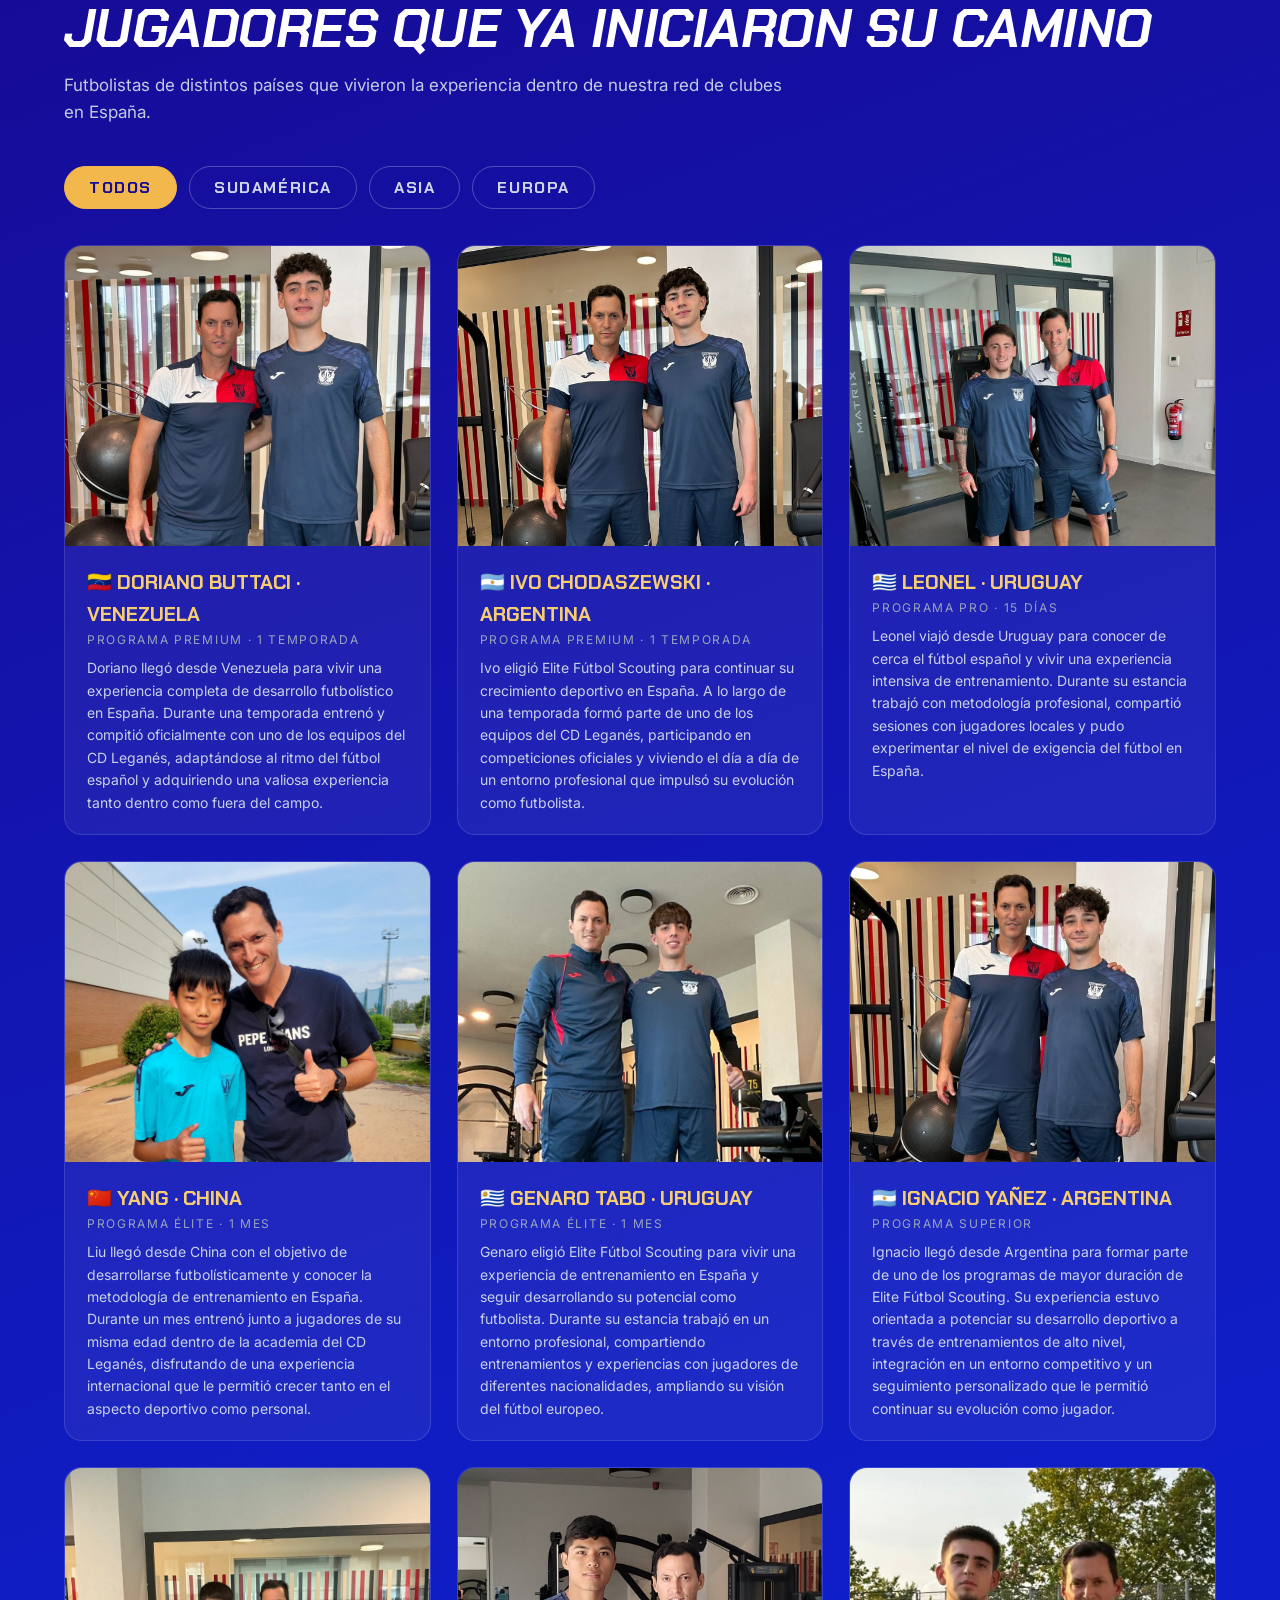
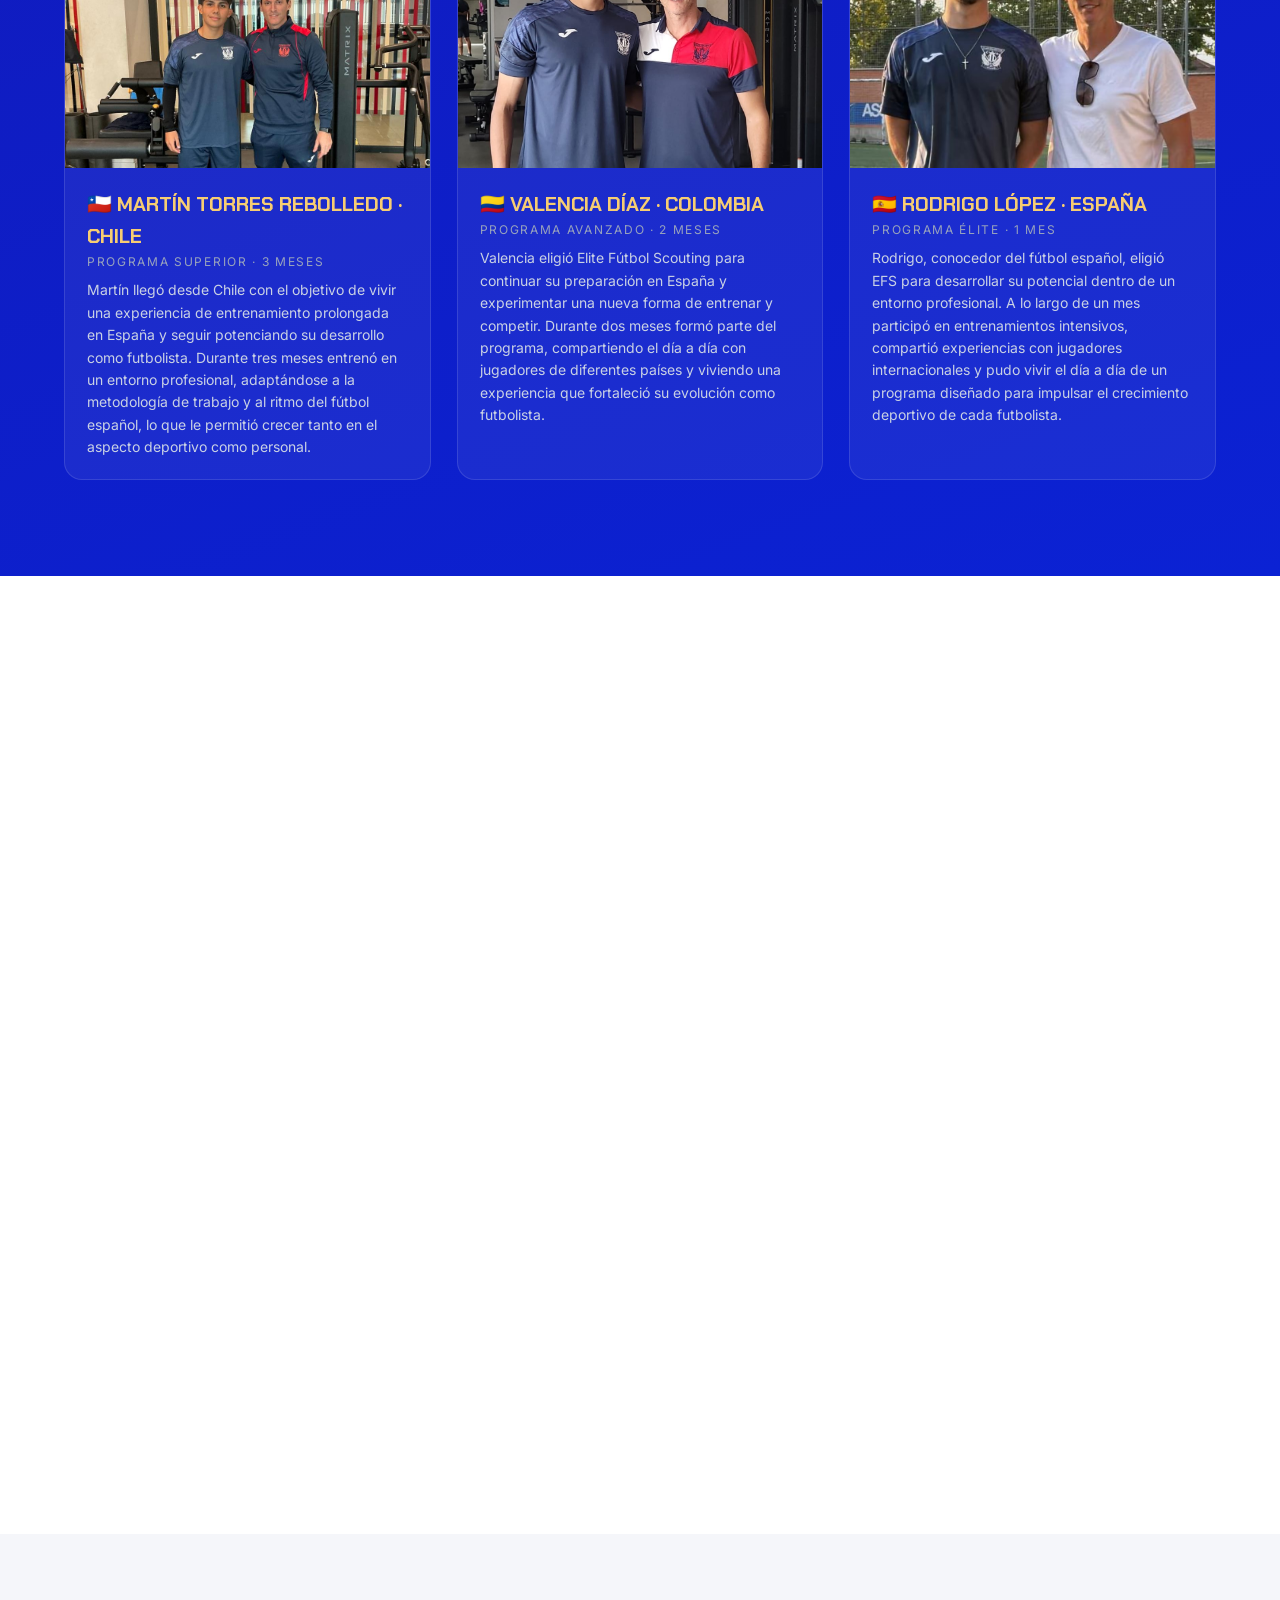
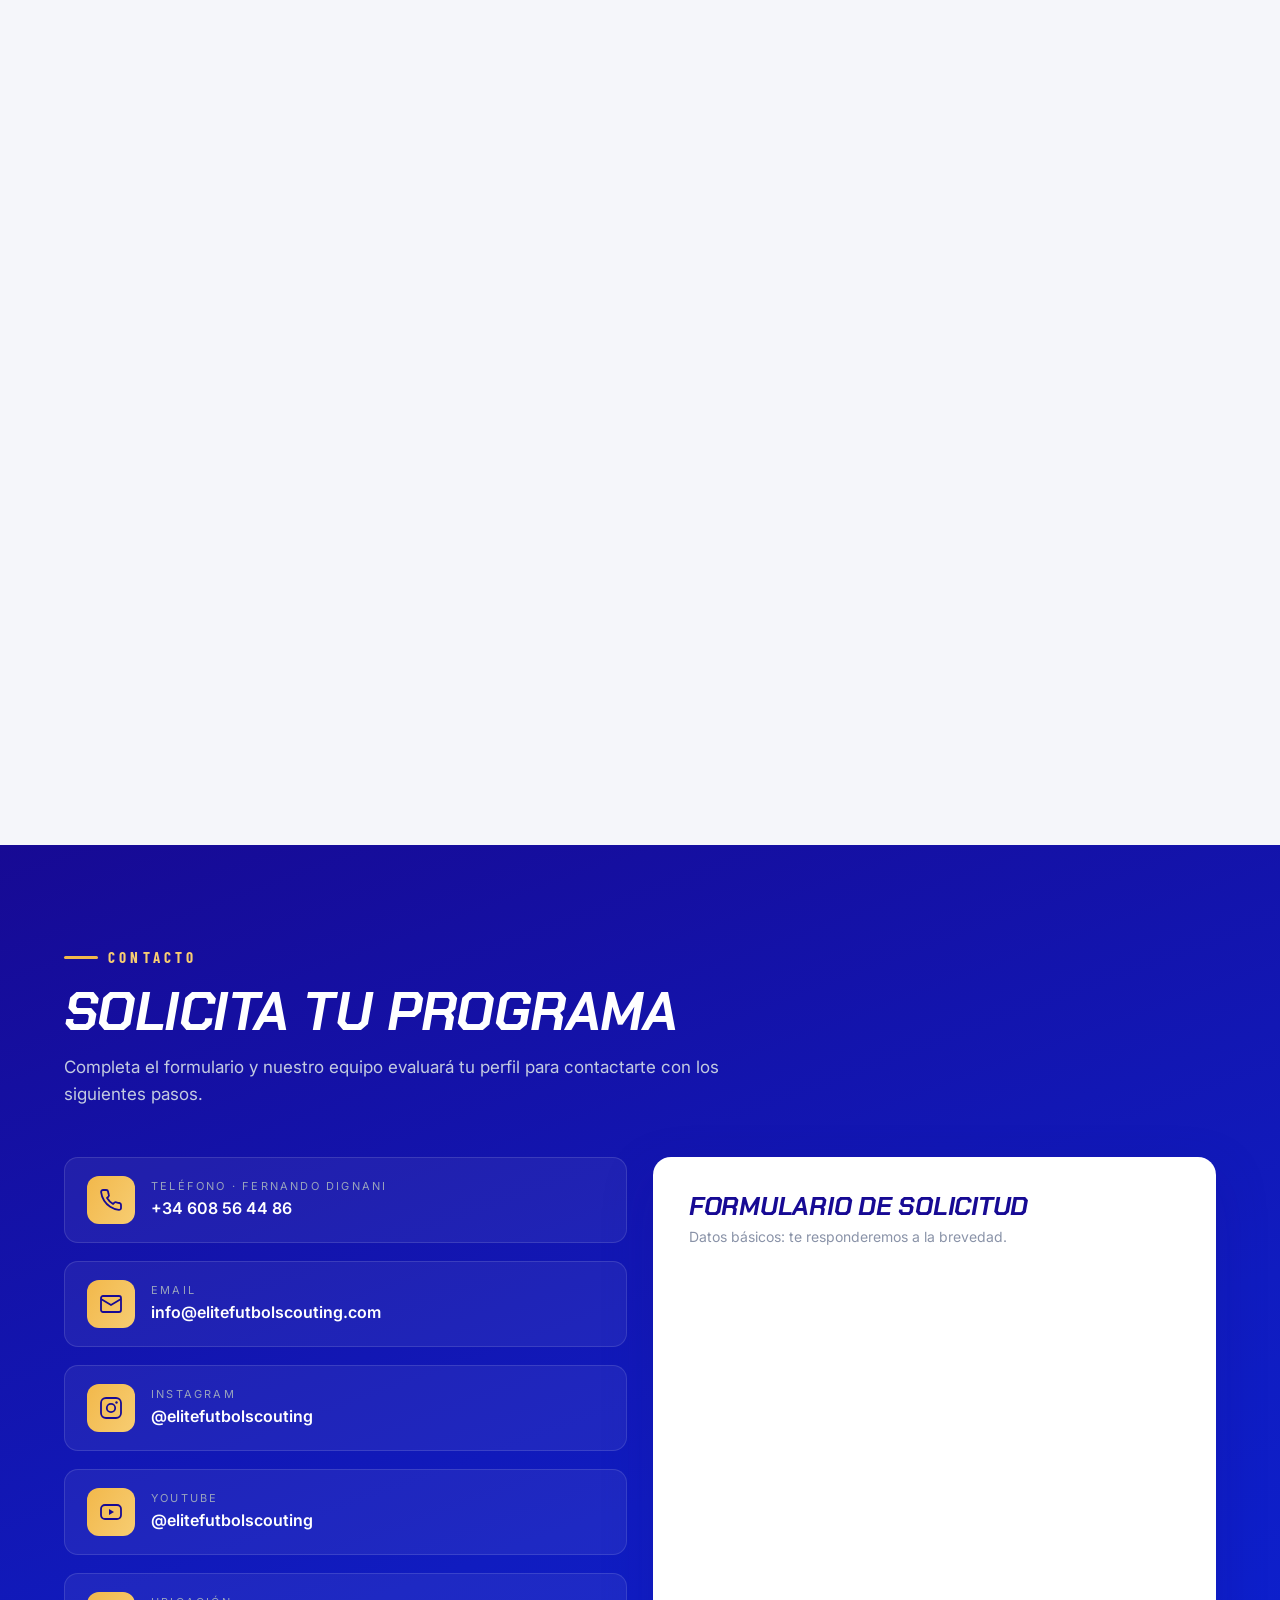
==== commit 7fb6af53: "actualizacion cobertura medica en ingles" ====
--- a/index.html
+++ b/index.html
@@ -628,7 +628,7 @@
         <div style="text-align:center">
           <div class="price">€25.500</div>
           <div class="note" style="color:#98a3bd;font-size:13px;margin-top:10px" data-i18n="prog.note1">* Aéreo no incluido</div>
-          <div class="note" style="color:#98a3bd;font-size:13px" data-i18n="x">* Cobertura médica a cargo del jugador</div>
+         <div class="nota" style="color:#98a3bd;font-size:13px" data-i18n="prog.note2">* Cobertura médica a cargo del jugador</div> 
           <a href="#contacto" class="btn btn-gold" style="margin-top:26px" data-i18n="prog.cta">Solicitar Ahora</a>
         </div>
       </div>
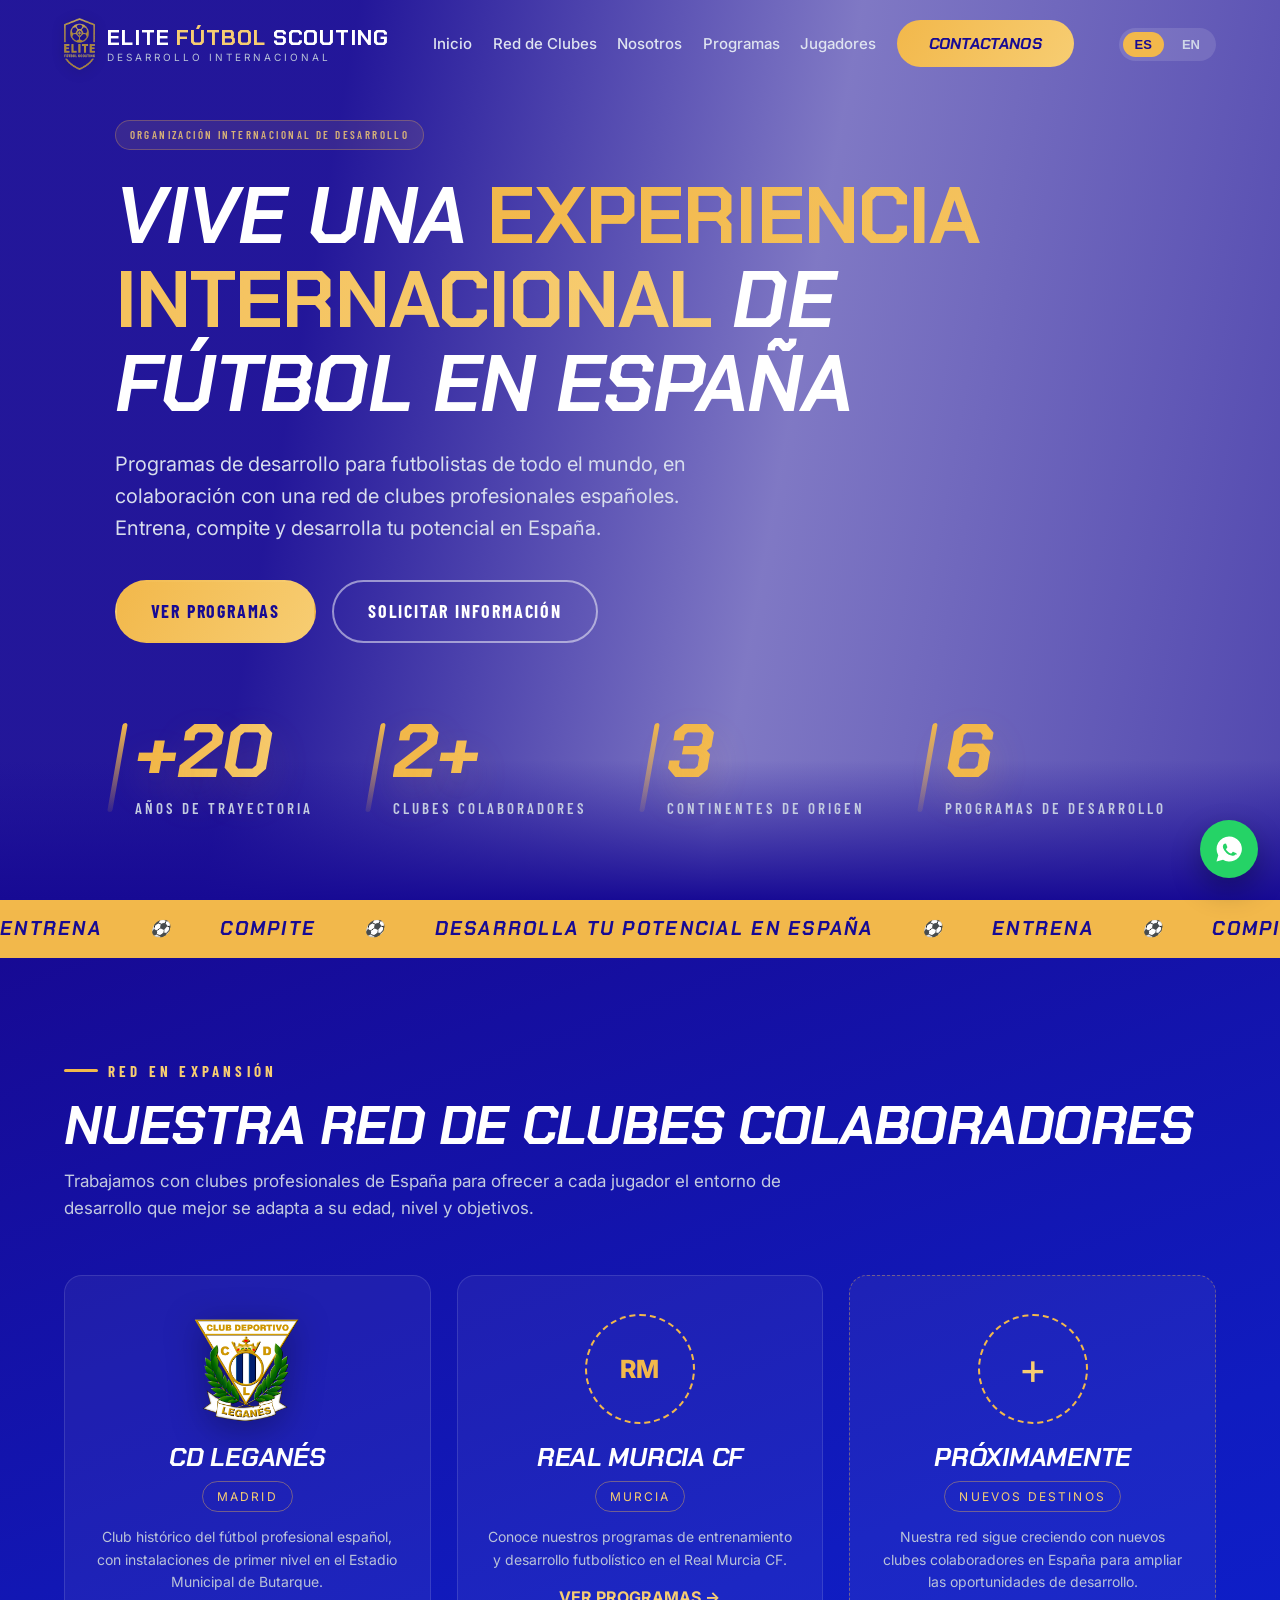
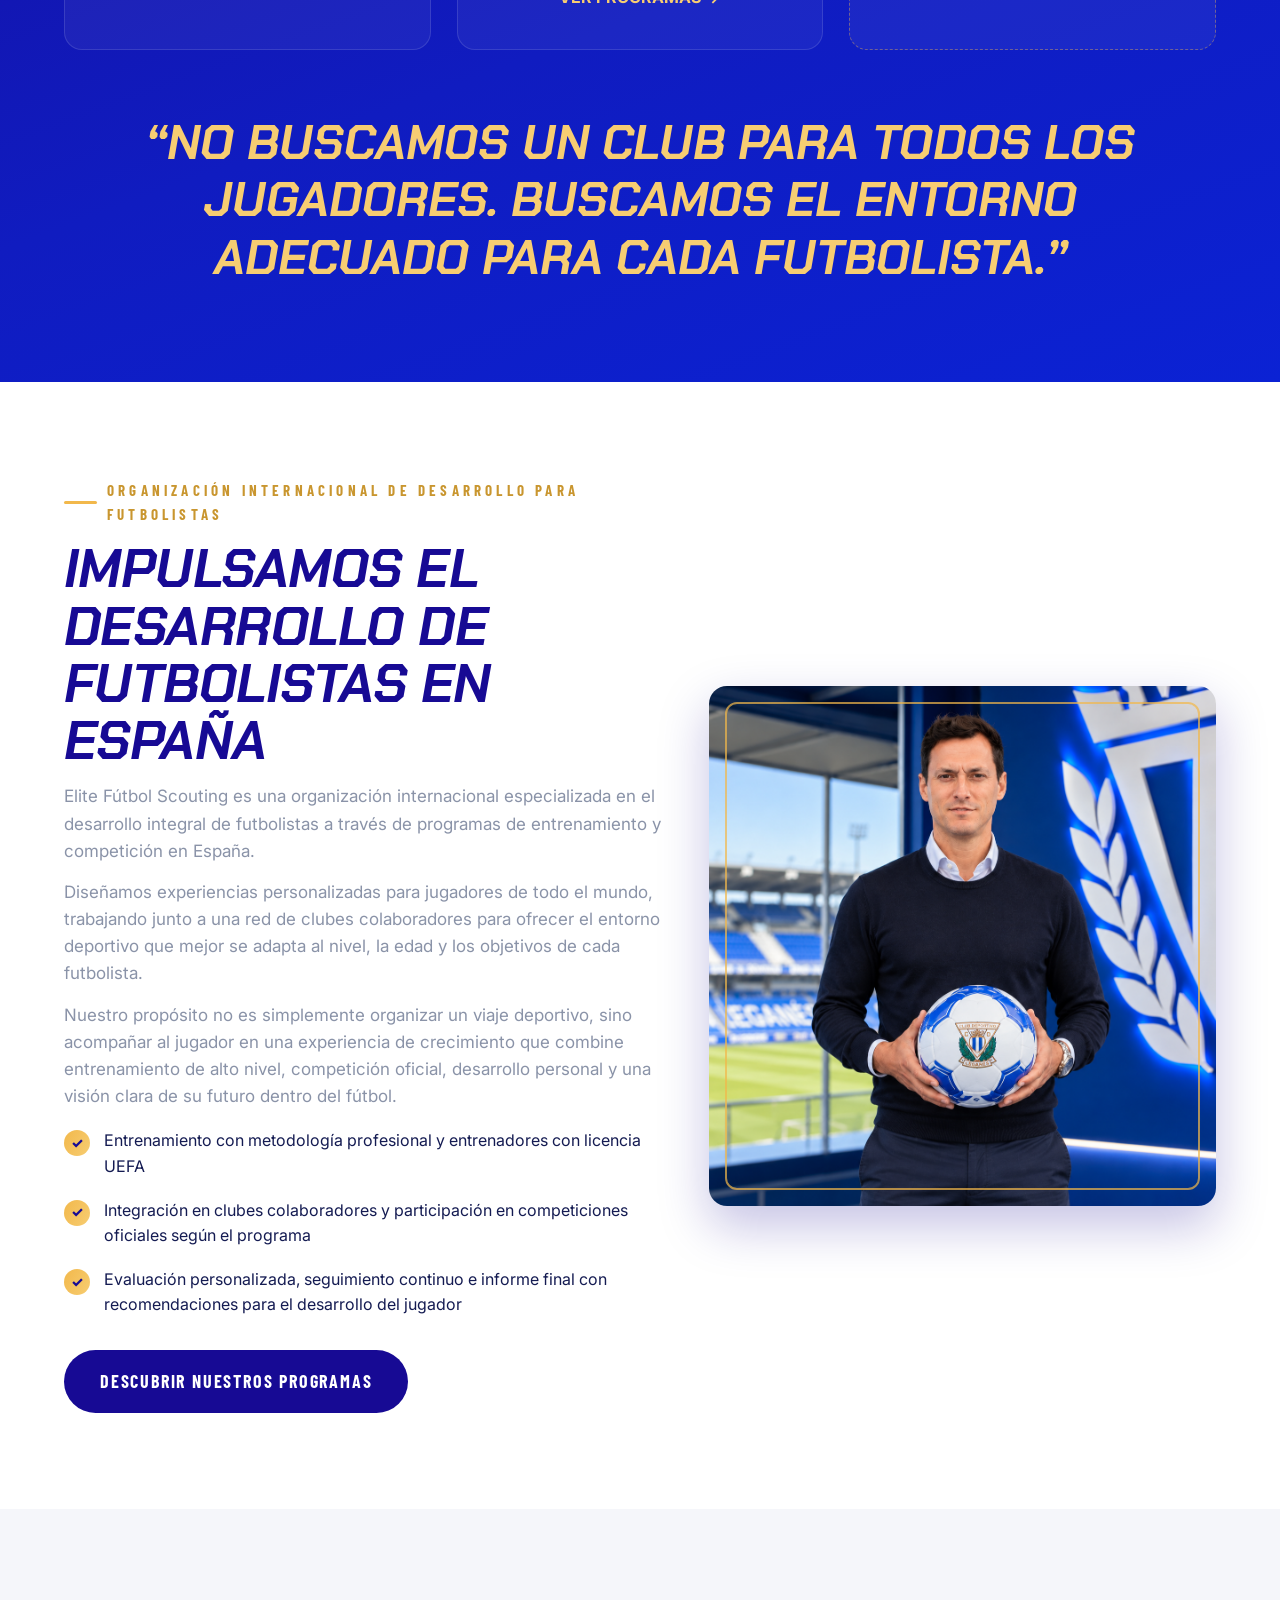
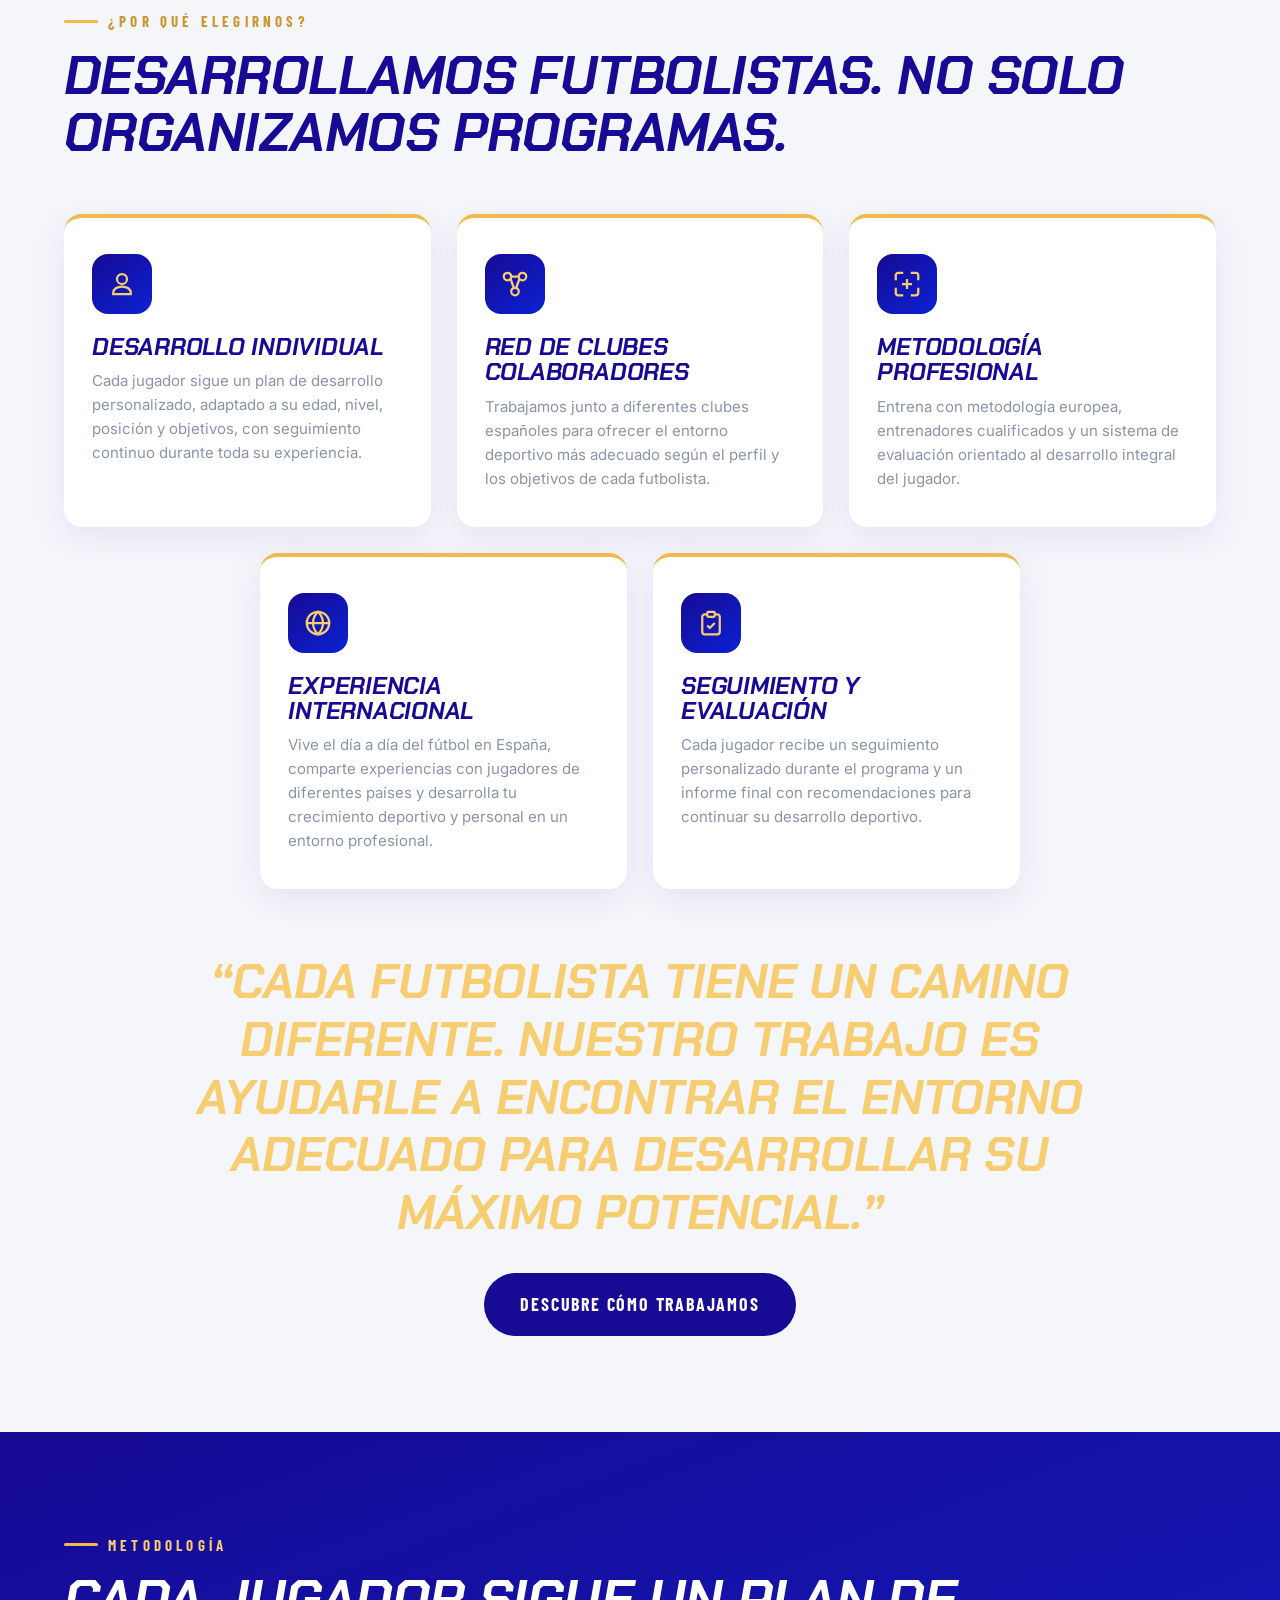
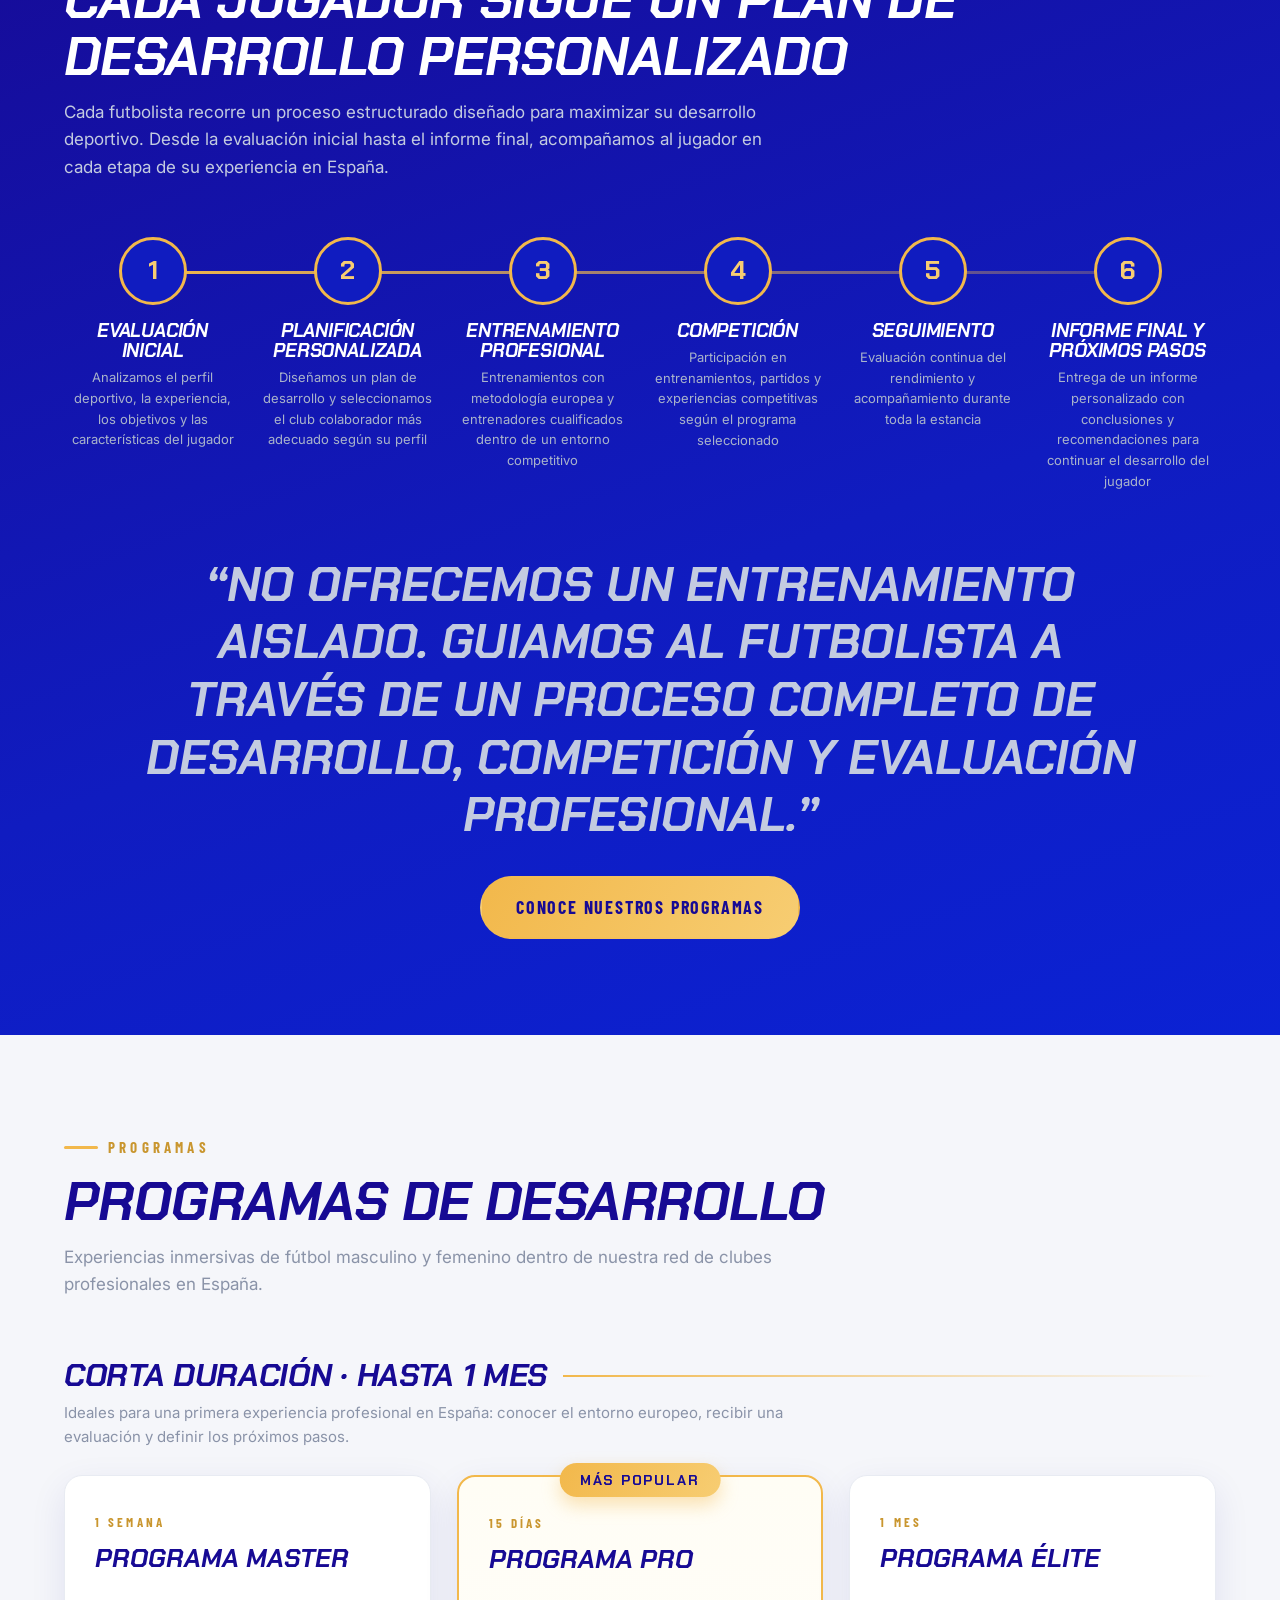
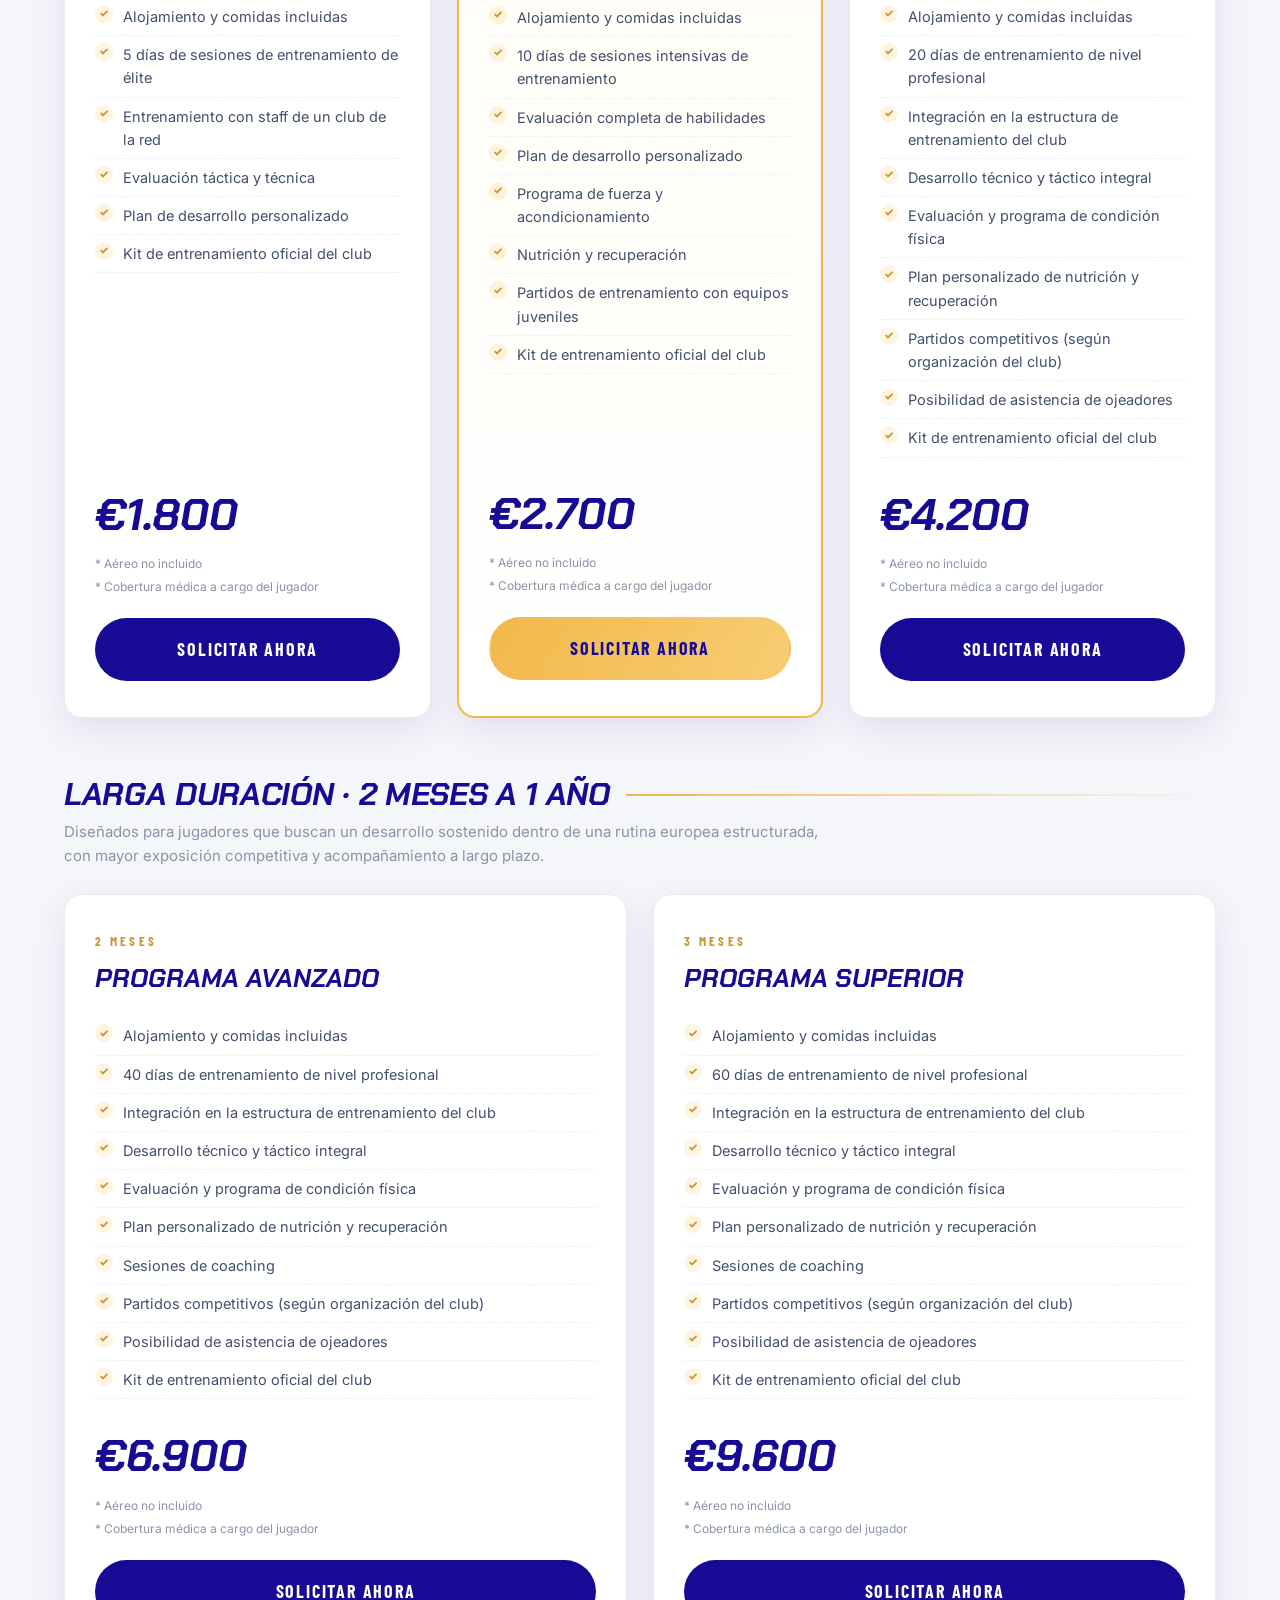
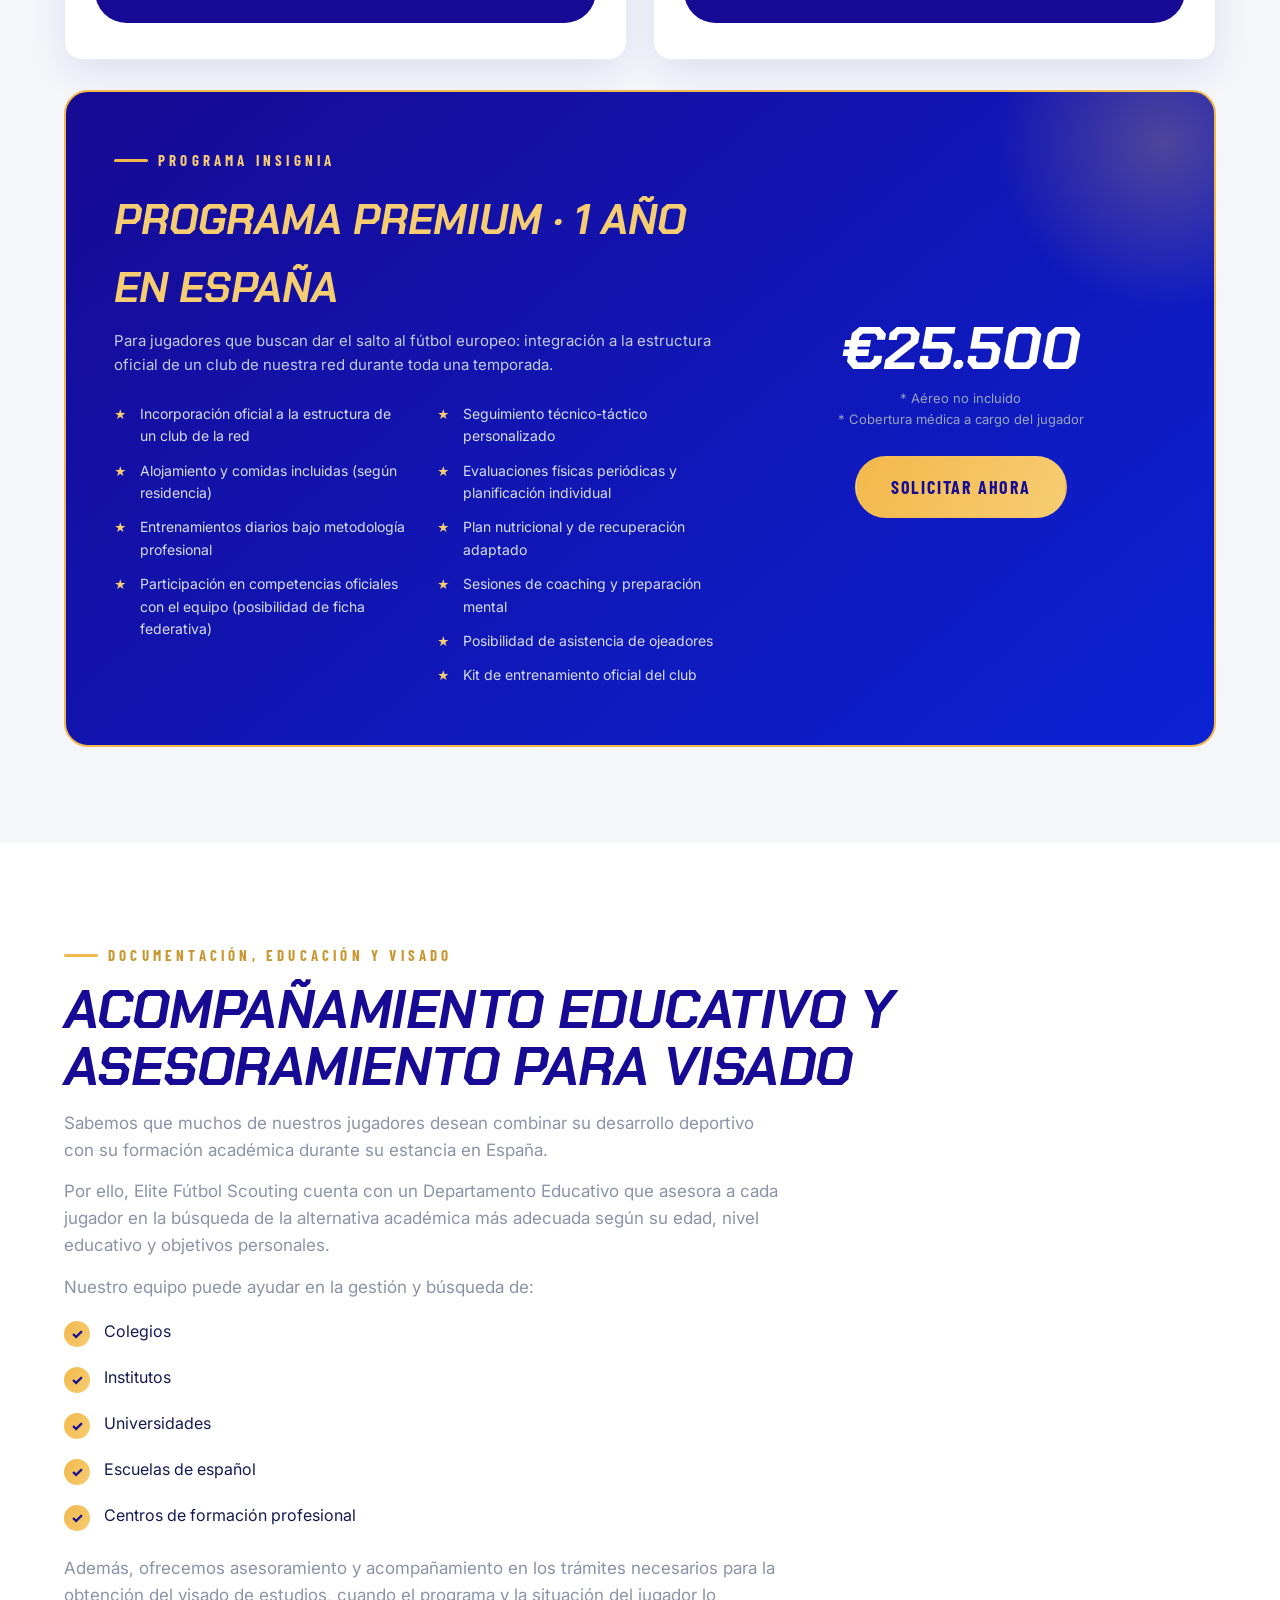
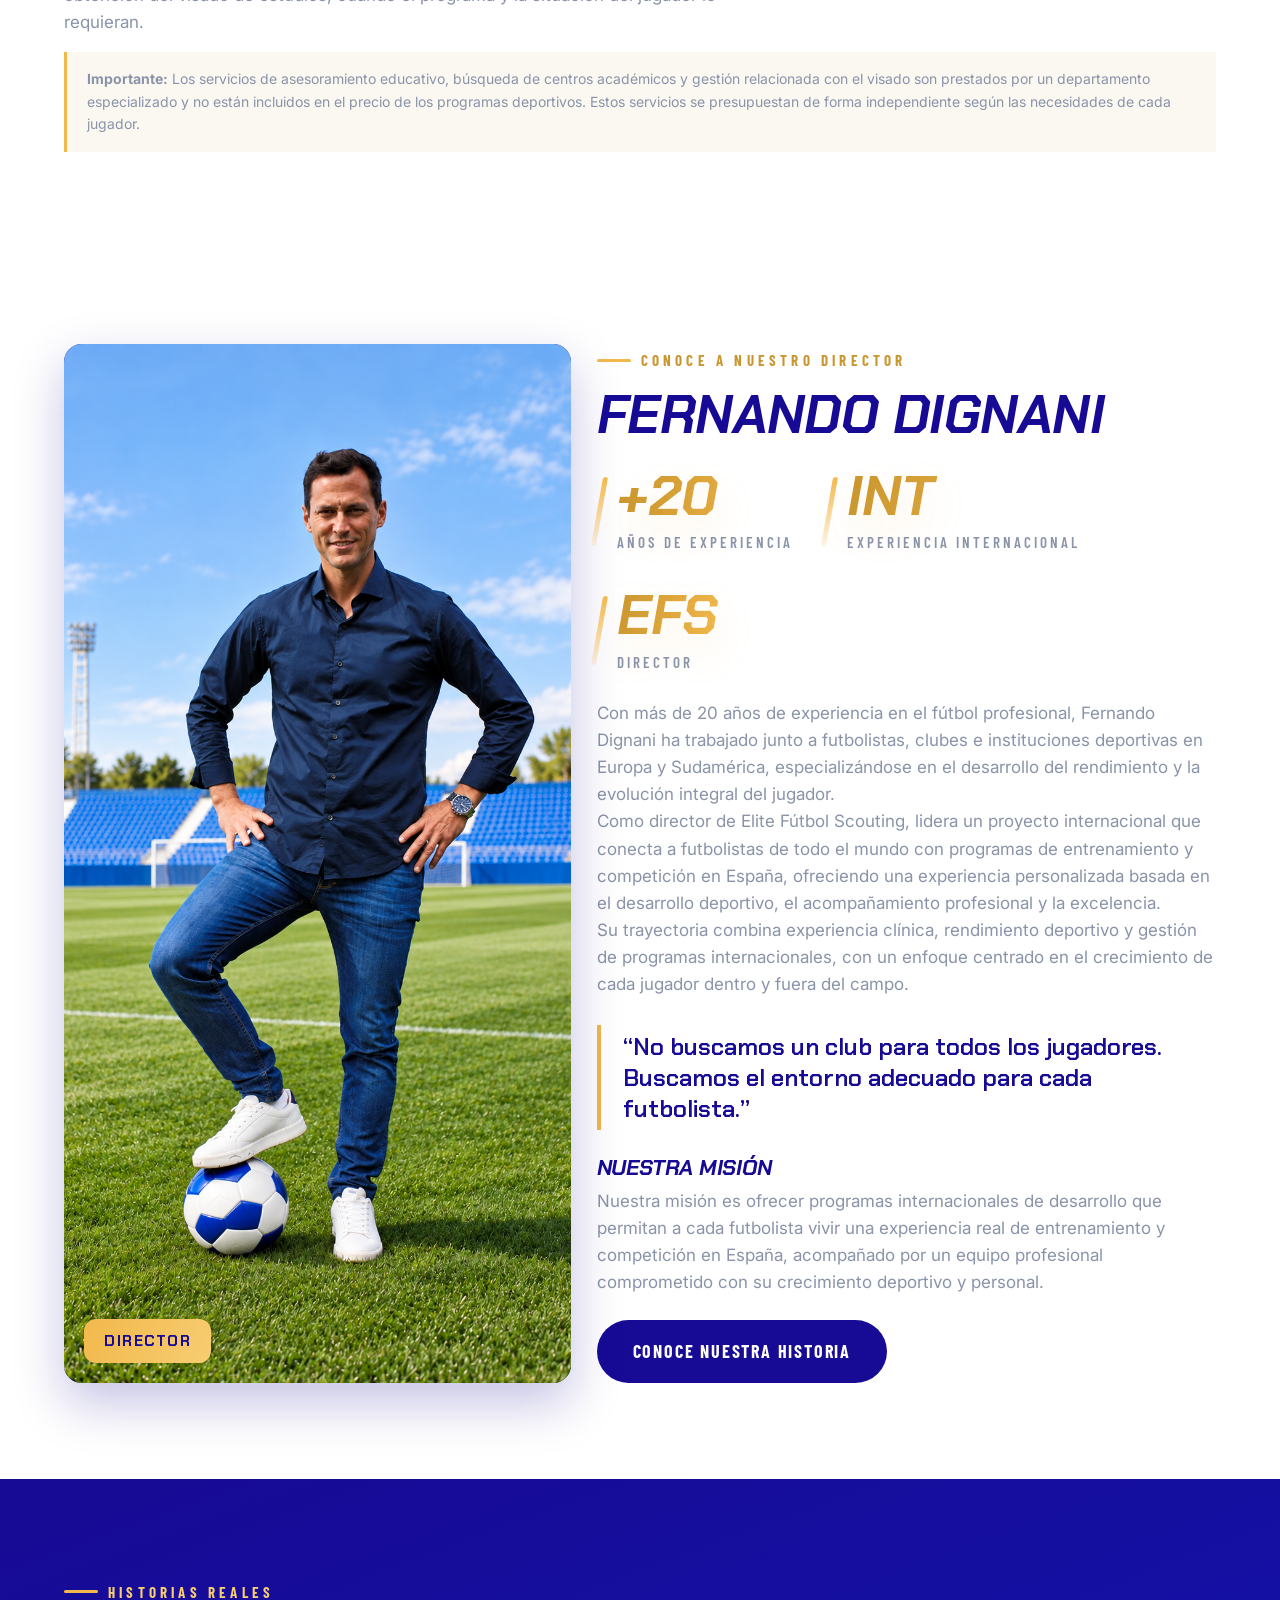
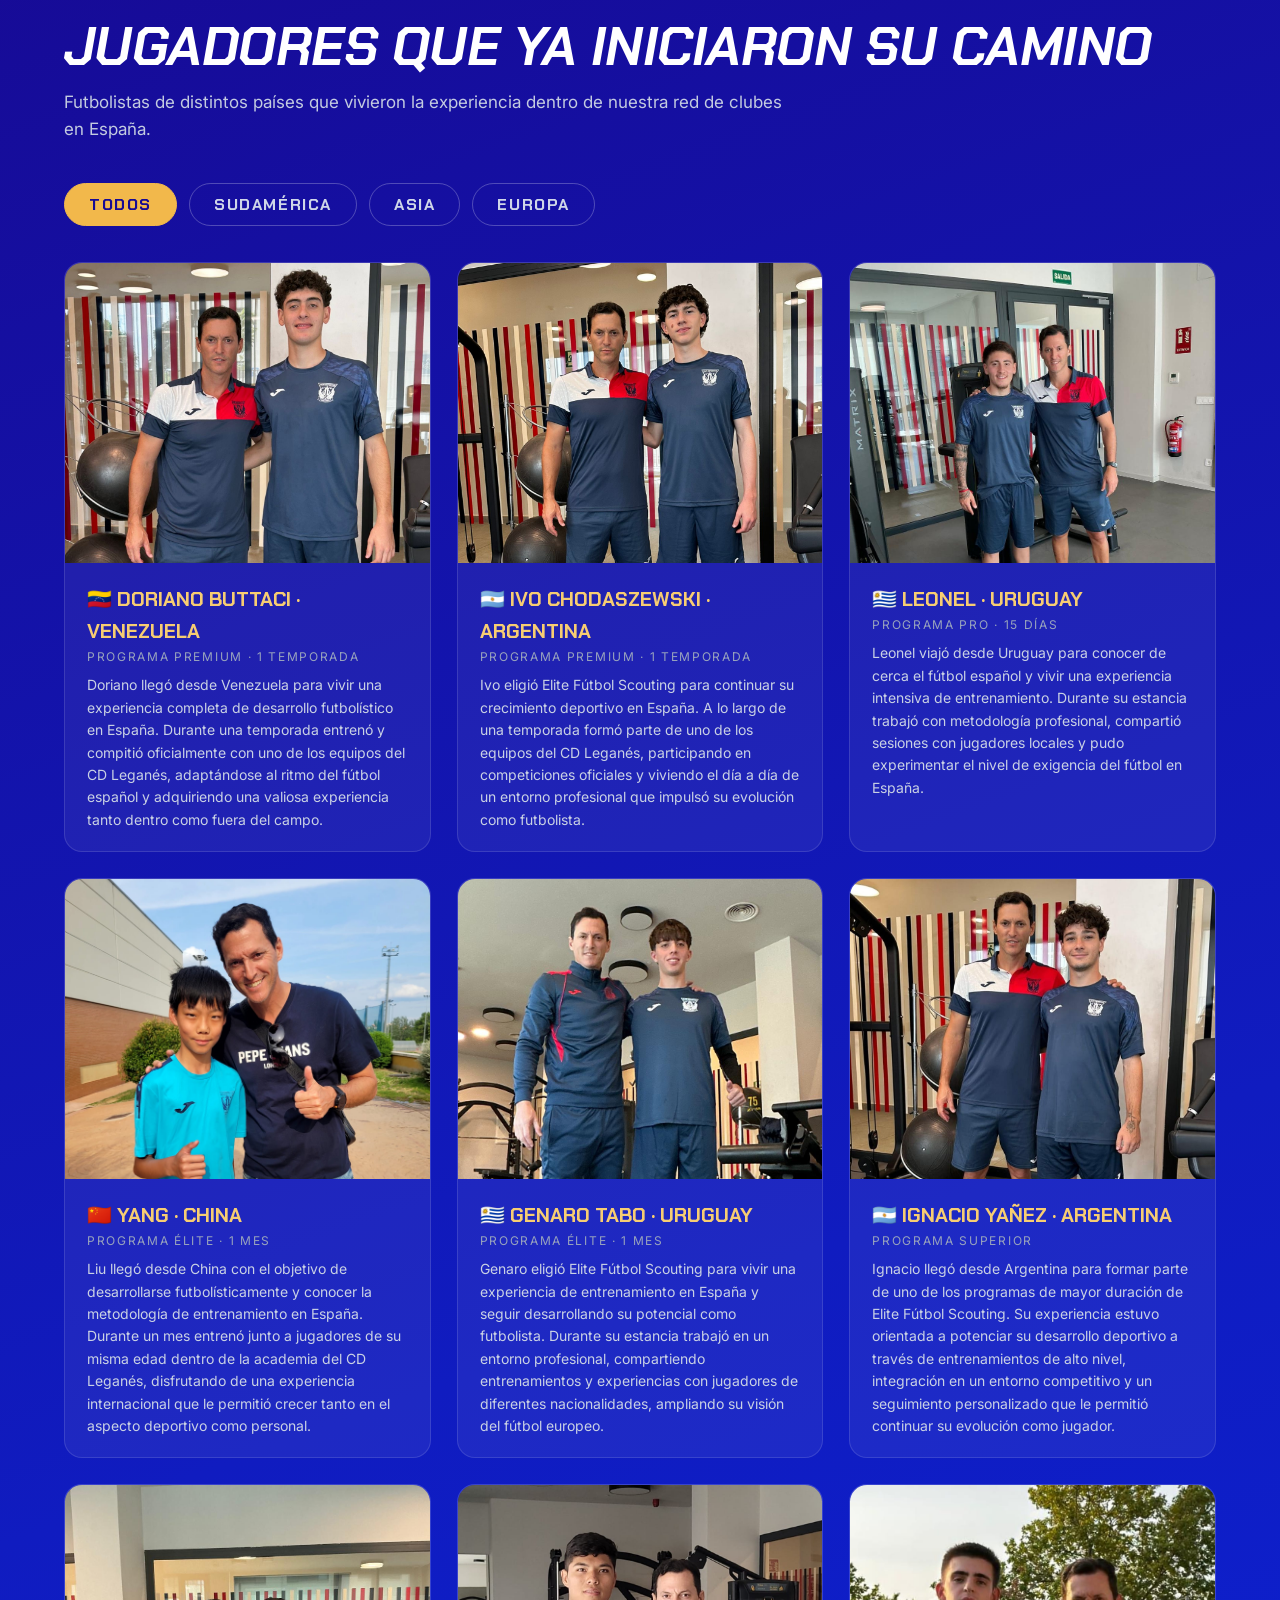
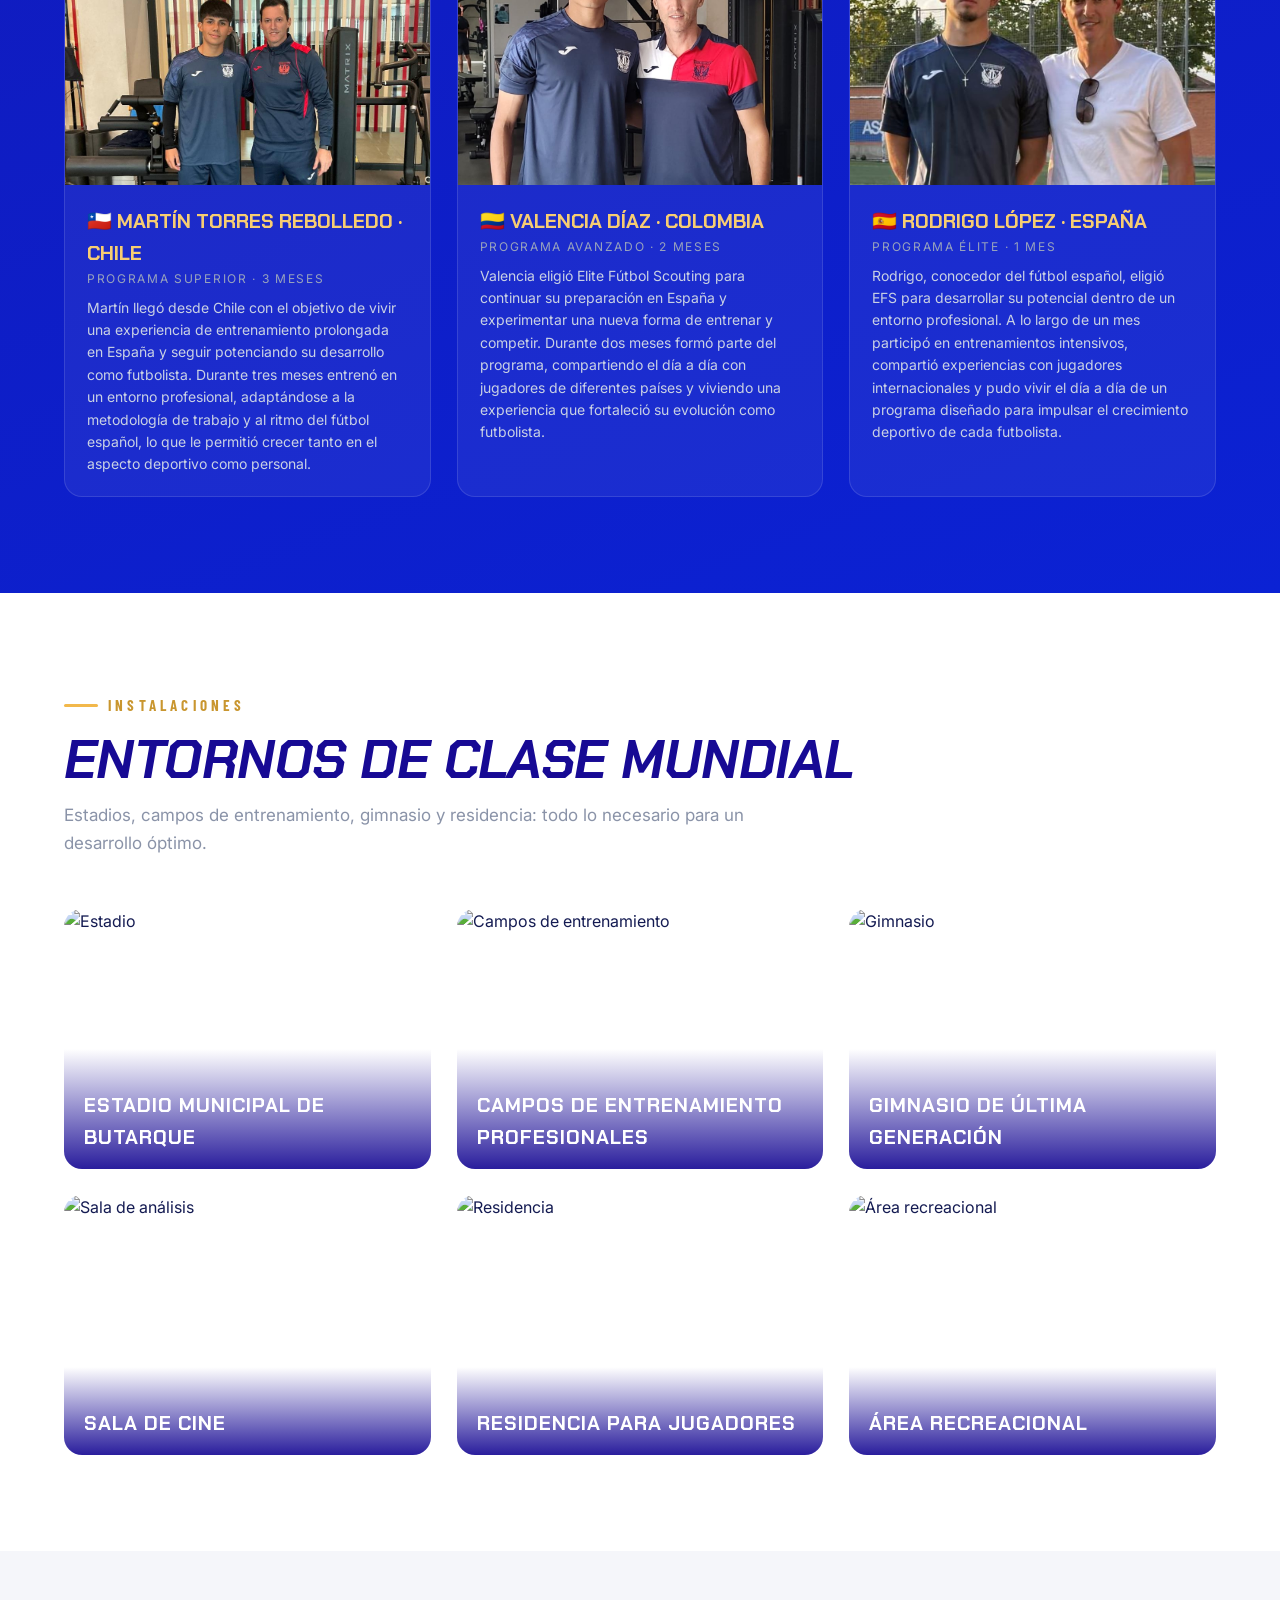
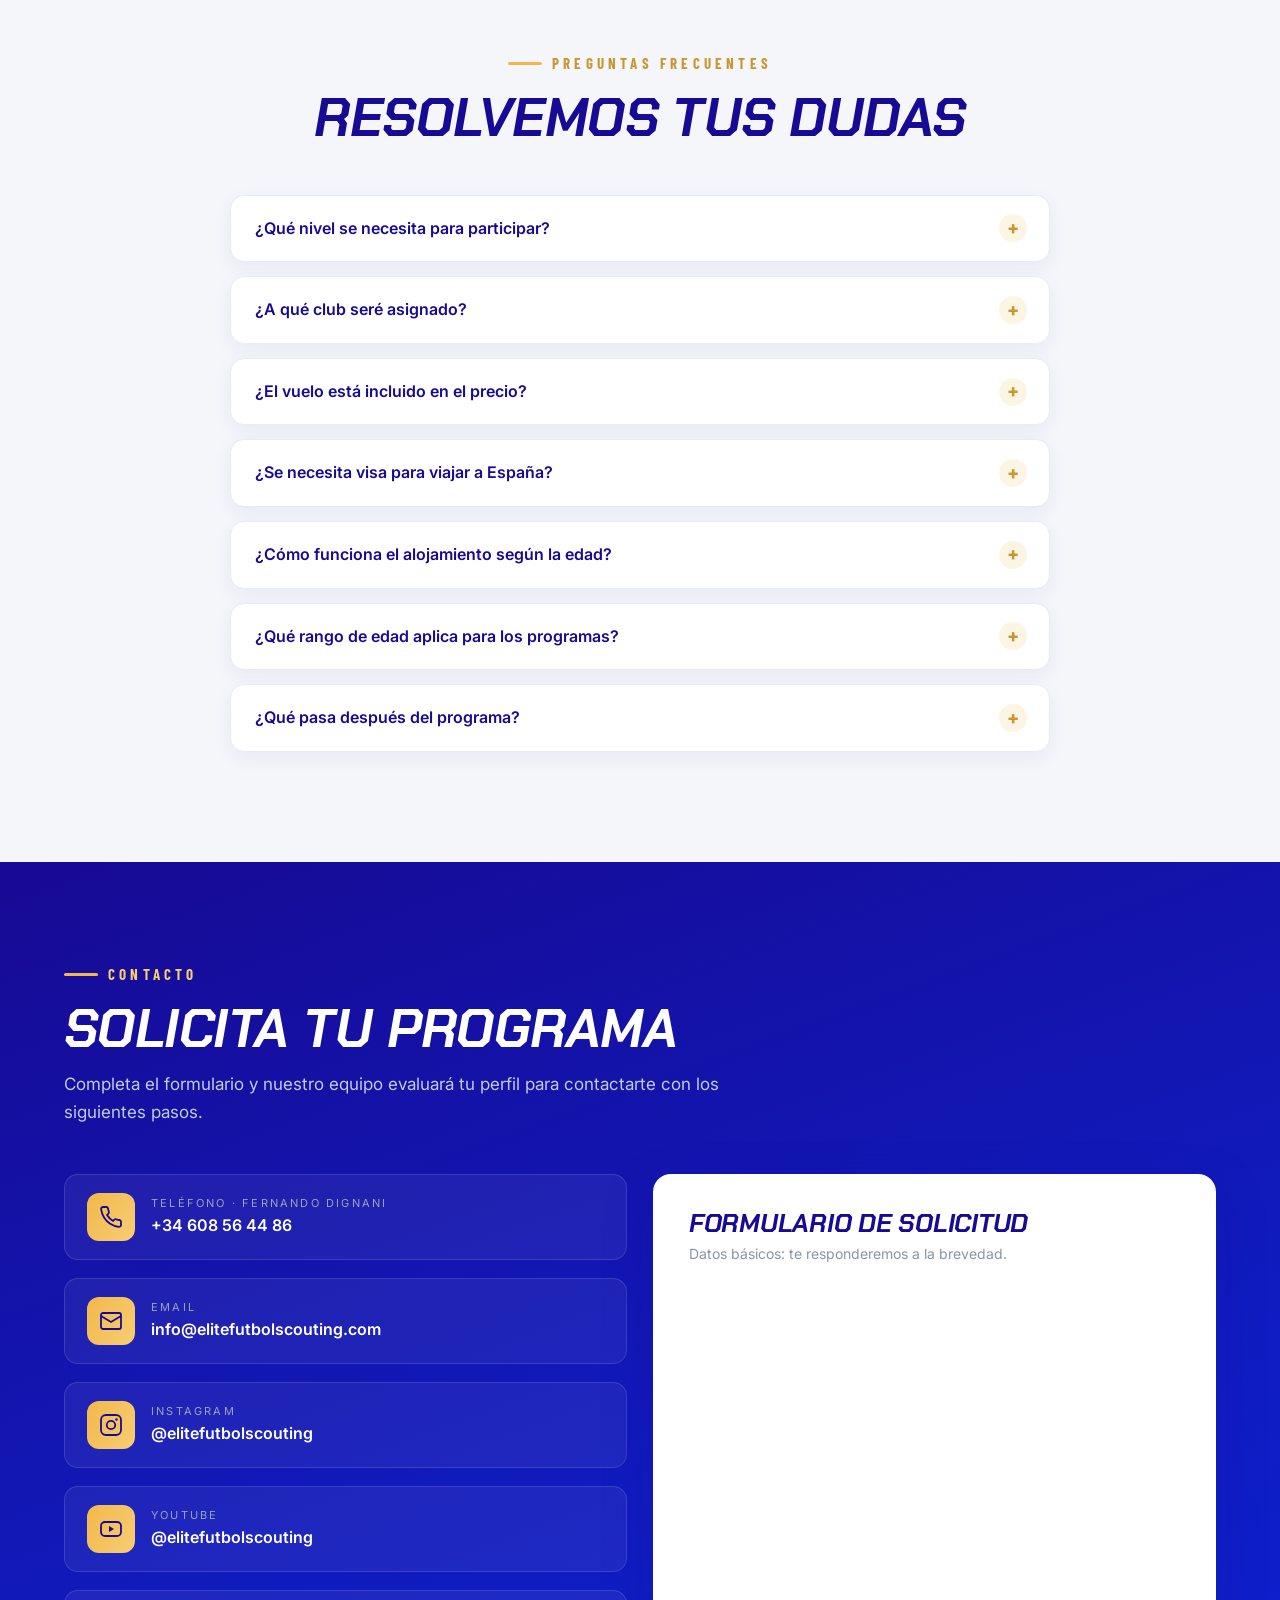
==== commit fd920250: "Enlazar Real Murcia desde la red de clubes de la nueva web" ====
--- a/index.html
+++ b/index.html
@@ -388,12 +388,13 @@
         <div class="tag">Madrid</div>
         <p data-i18n="clubs.c1">Club histórico del fútbol profesional español, con instalaciones de primer nivel en el Estadio Municipal de Butarque.</p>
       </div>
-      <div class="club-card reveal">
-        <div class="plus" aria-hidden="true">+</div>
-        <h3 data-i18n="clubs.c3t">Próximamente</h3>
-        <div class="tag" data-i18n="clubs.c3tag">Nuevos destinos</div>
-        <p data-i18n="clubs.c3">Nuestra red sigue creciendo con nuevos clubes colaboradores en España para ampliar las oportunidades de desarrollo.</p>
-      </div>
+      <a class="club-card reveal" href="real-murcia.html" aria-label="Ver programas del Real Murcia CF" style="display:block;text-decoration:none;color:inherit;cursor:pointer">
+        <div class="plus" aria-hidden="true" style="border-color:#f2b84b;color:#f2b84b;font-size:25px;font-weight:800">RM</div>
+        <h3>REAL MURCIA CF</h3>
+        <div class="tag">MURCIA</div>
+        <p>Conoce nuestros programas de entrenamiento y desarrollo futbolístico en el Real Murcia CF.</p>
+        <span style="display:inline-block;margin-top:14px;color:#f7cd72;font-weight:700">VER PROGRAMAS →</span>
+      </a>
       <div class="club-card club-future reveal">
         <div class="plus">+</div>
         <h3 data-i18n="clubs.c3t">Próximamente</h3>
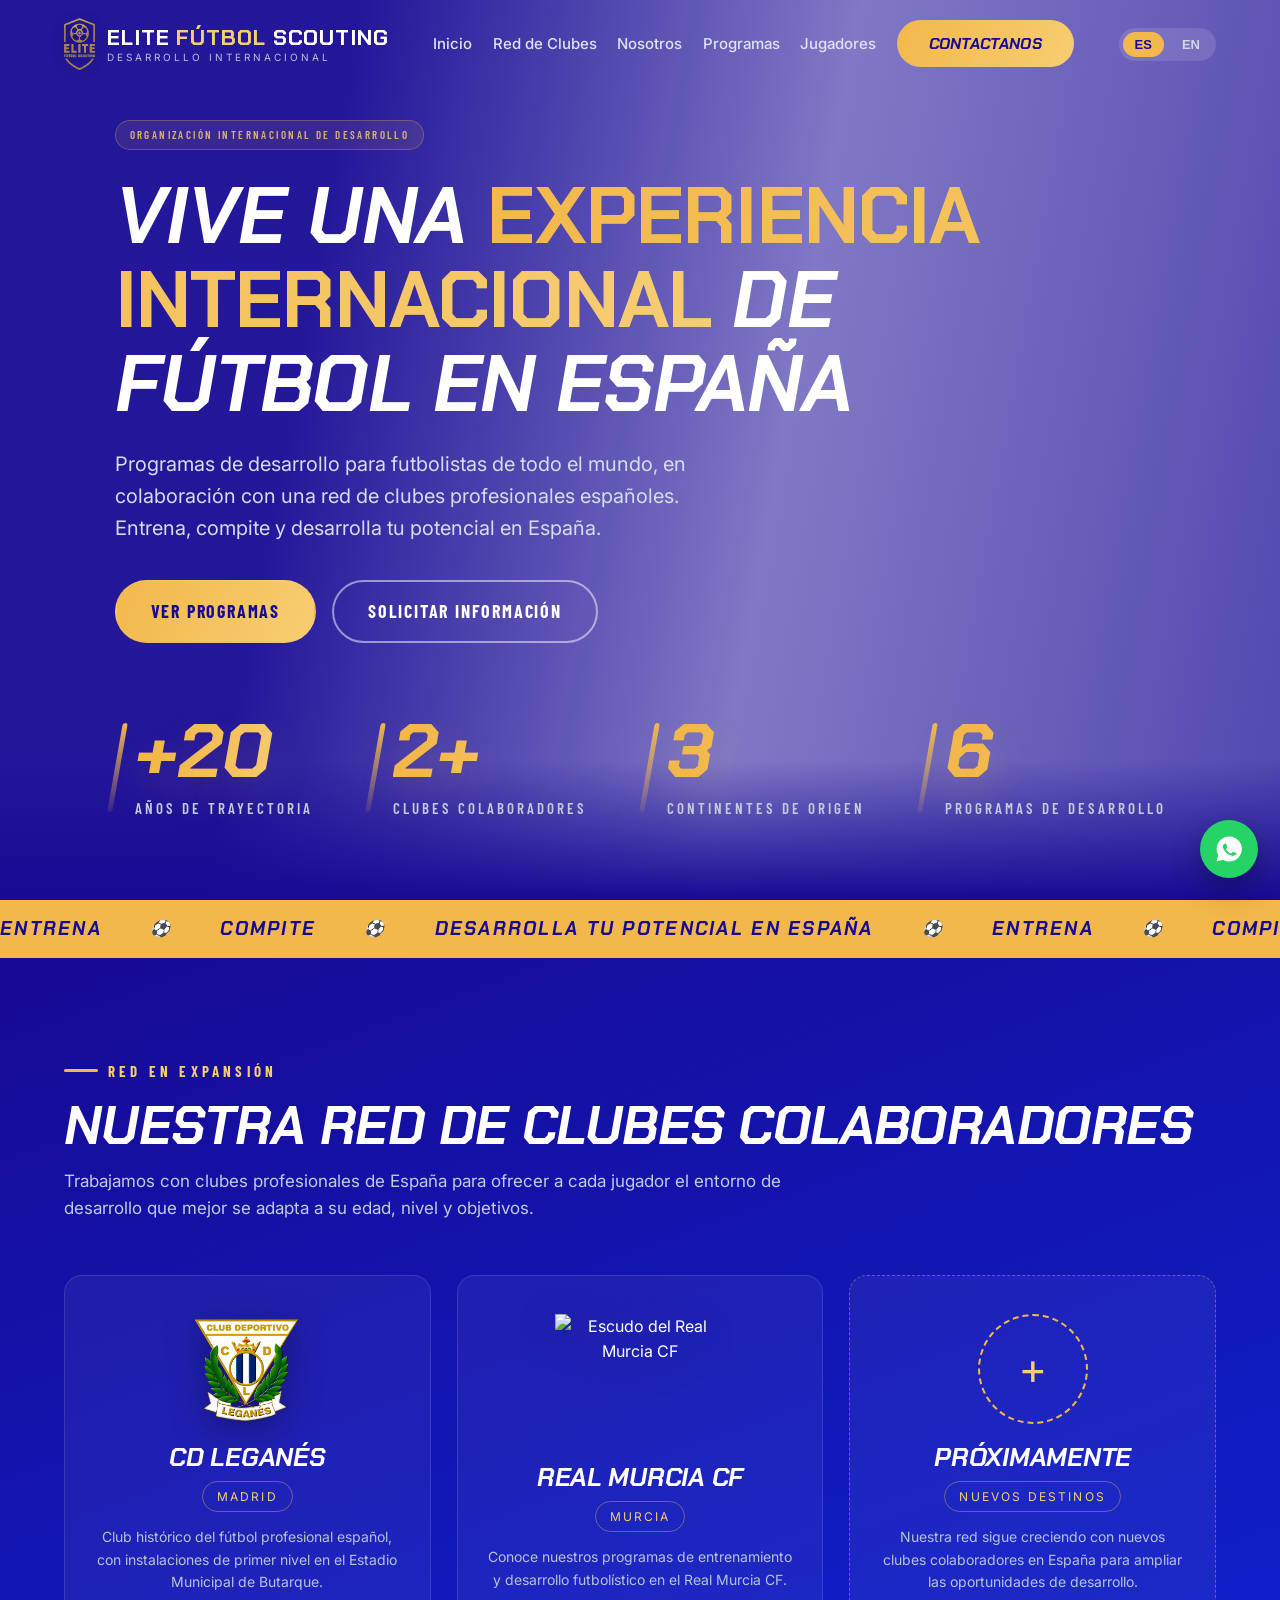
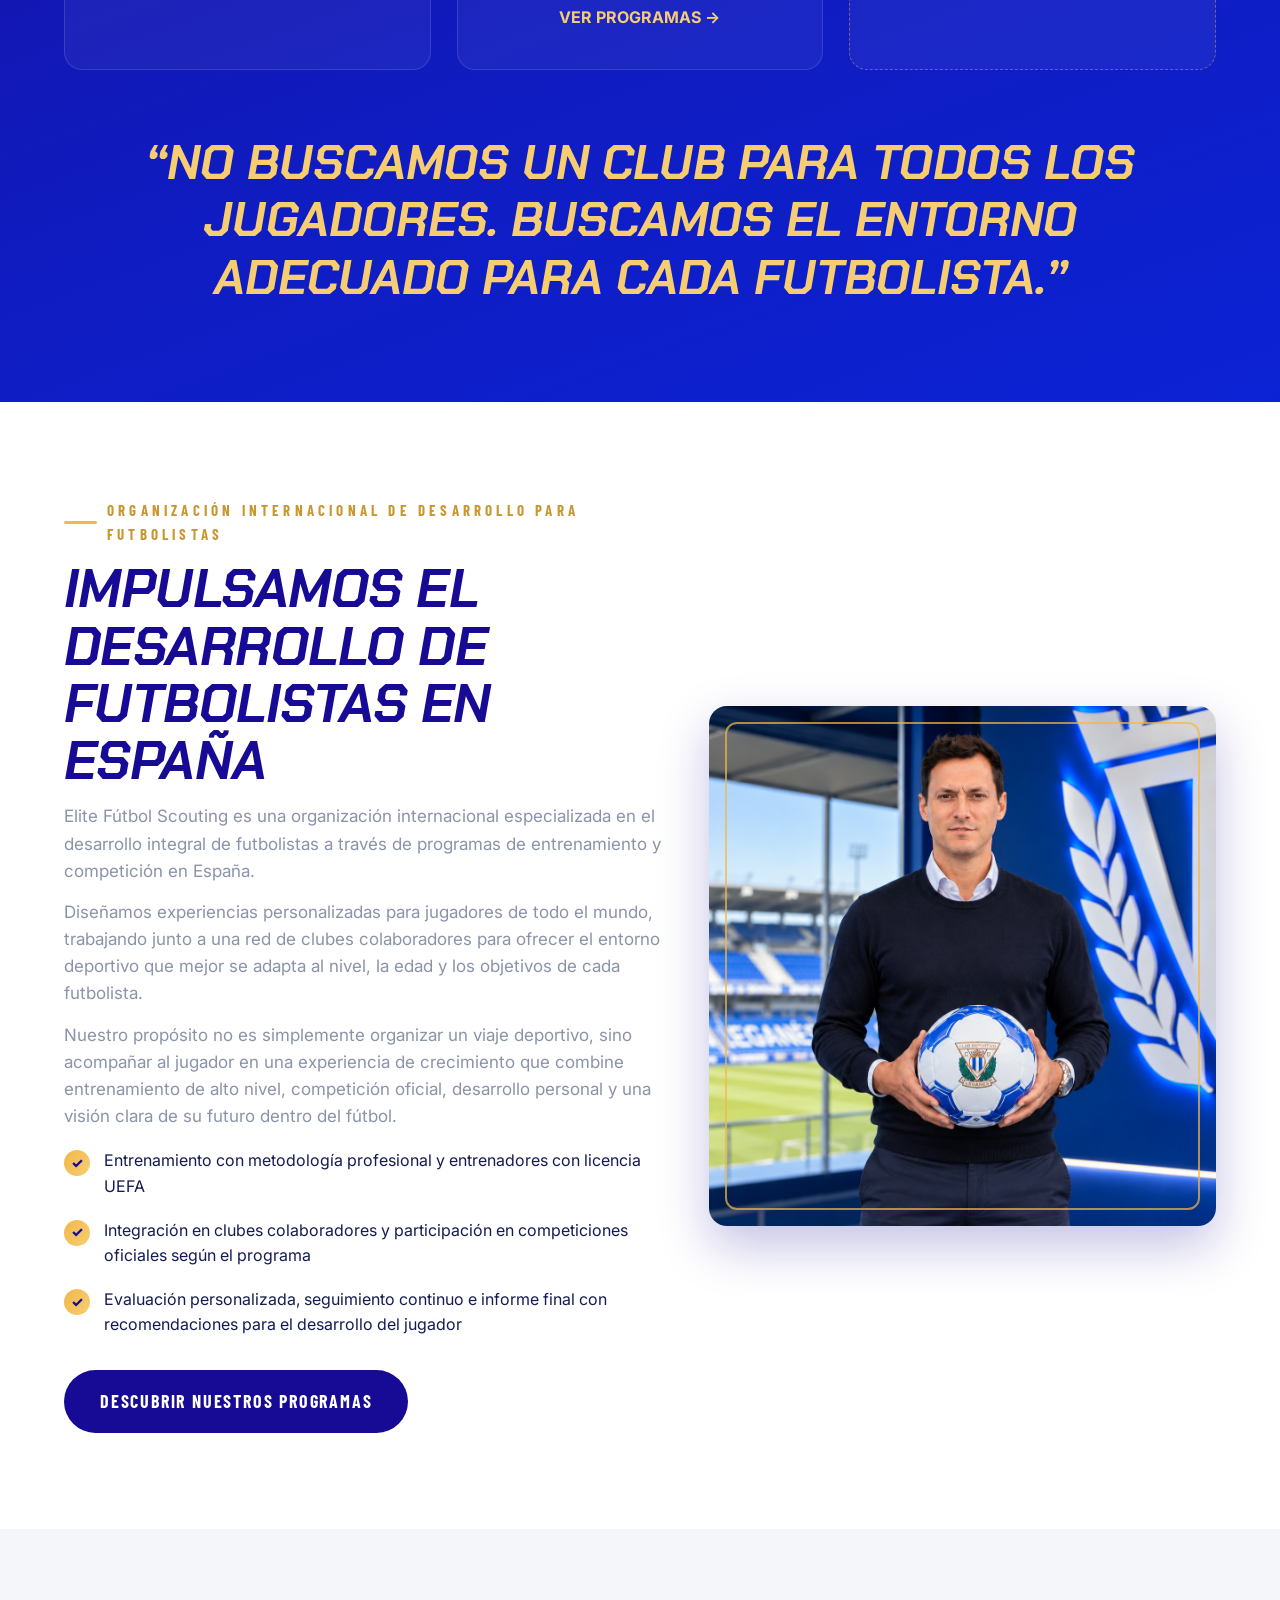
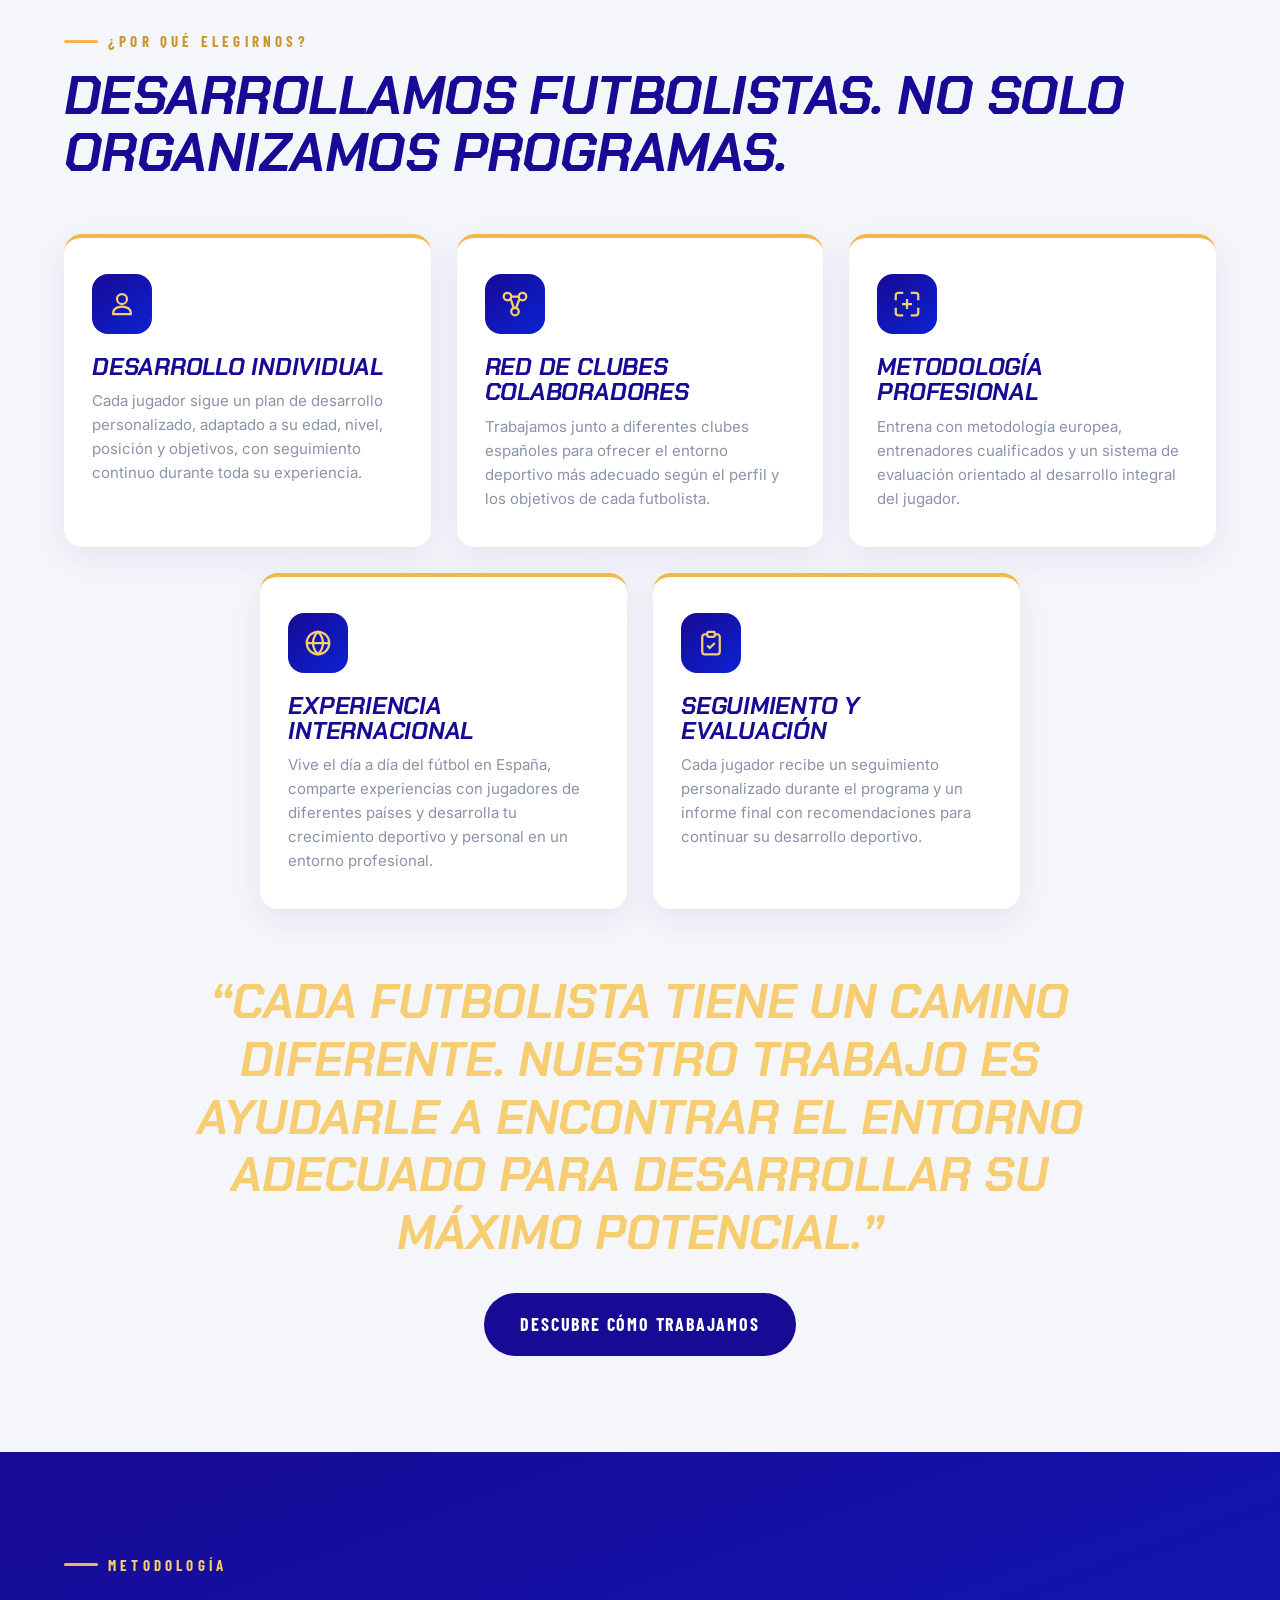
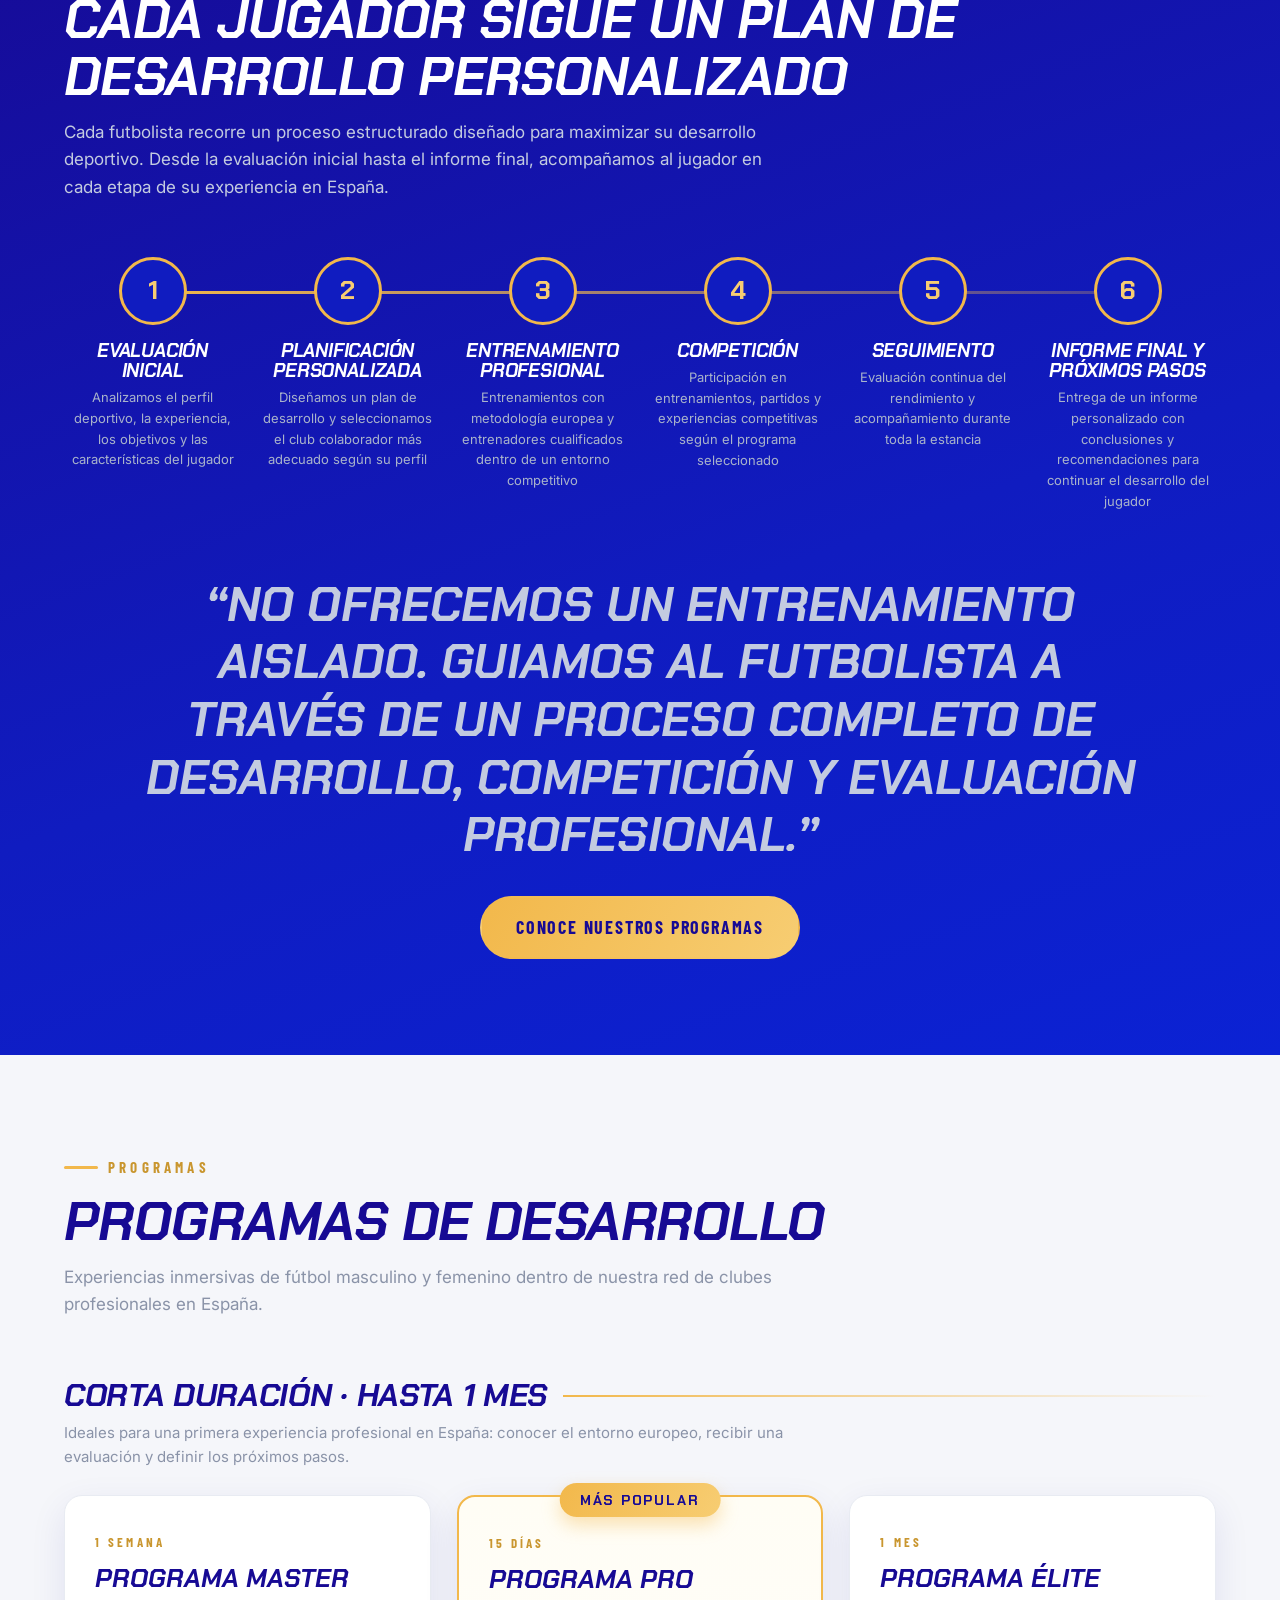
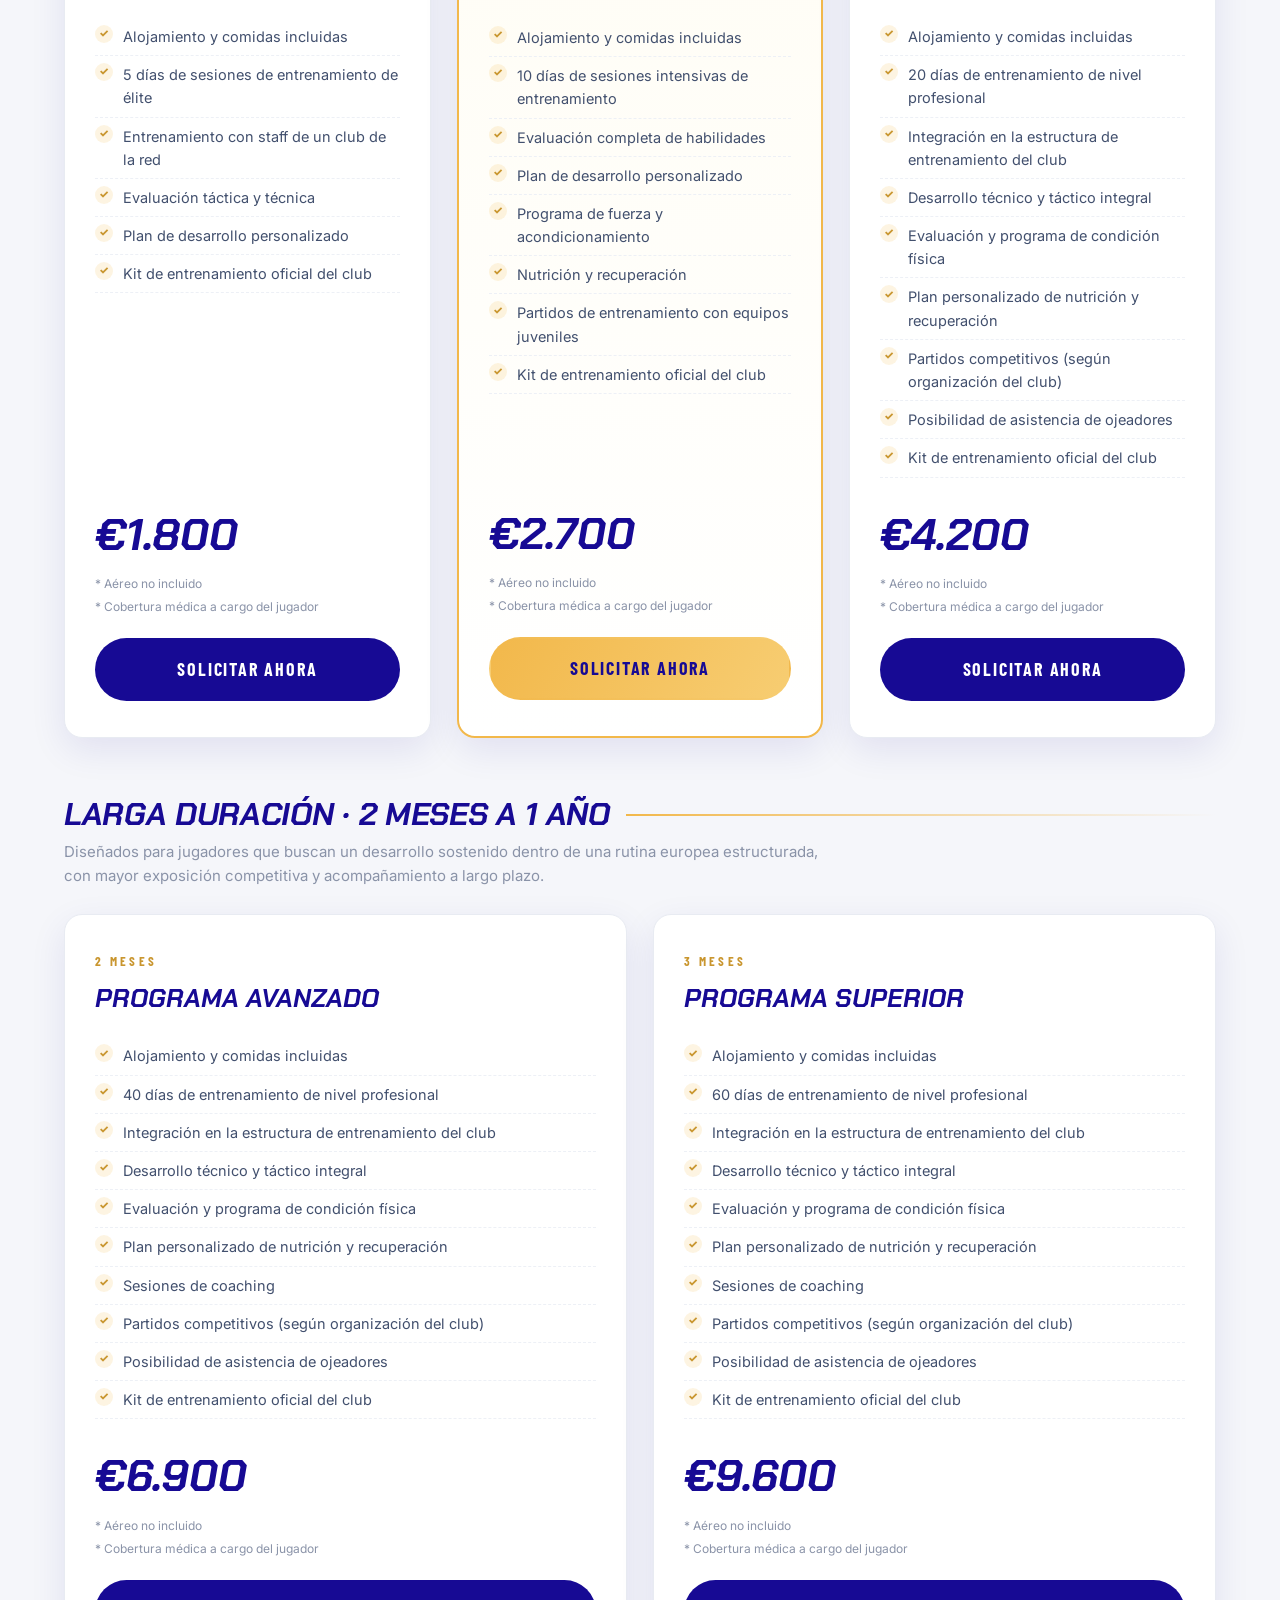
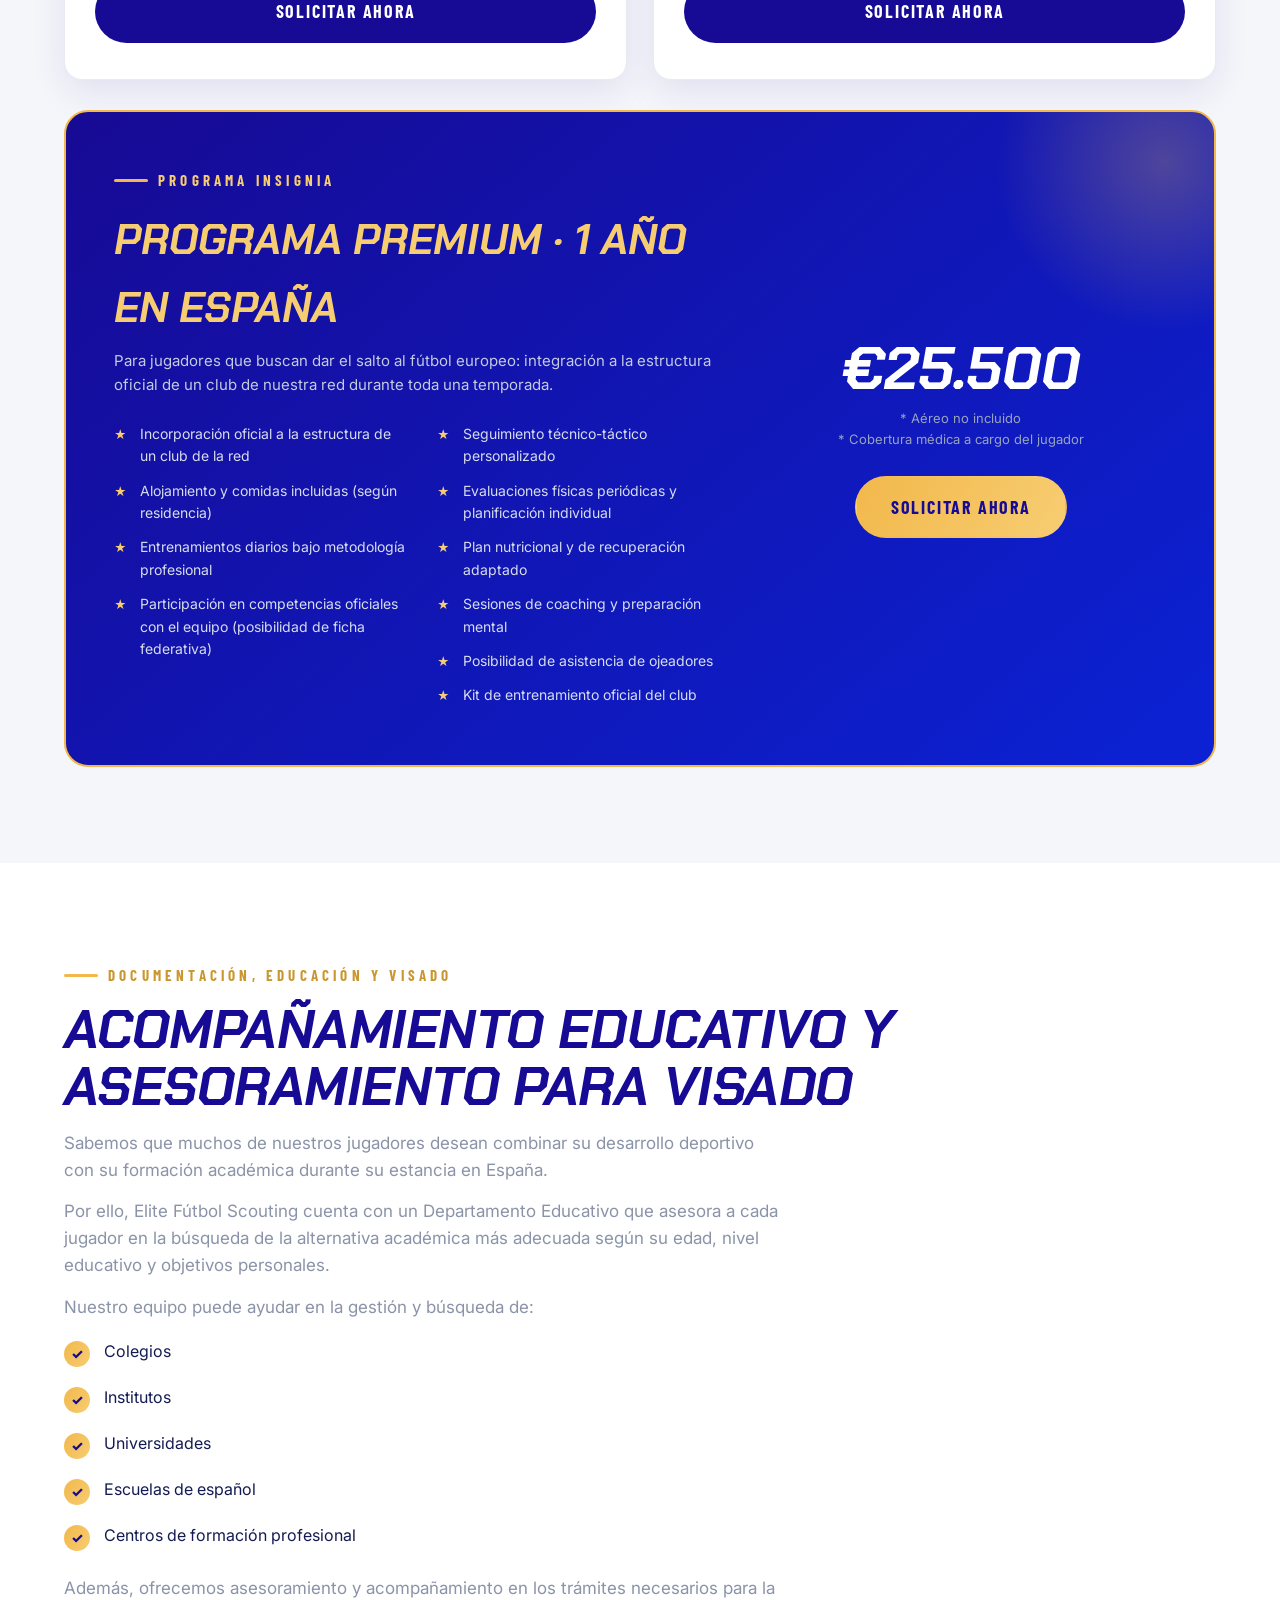
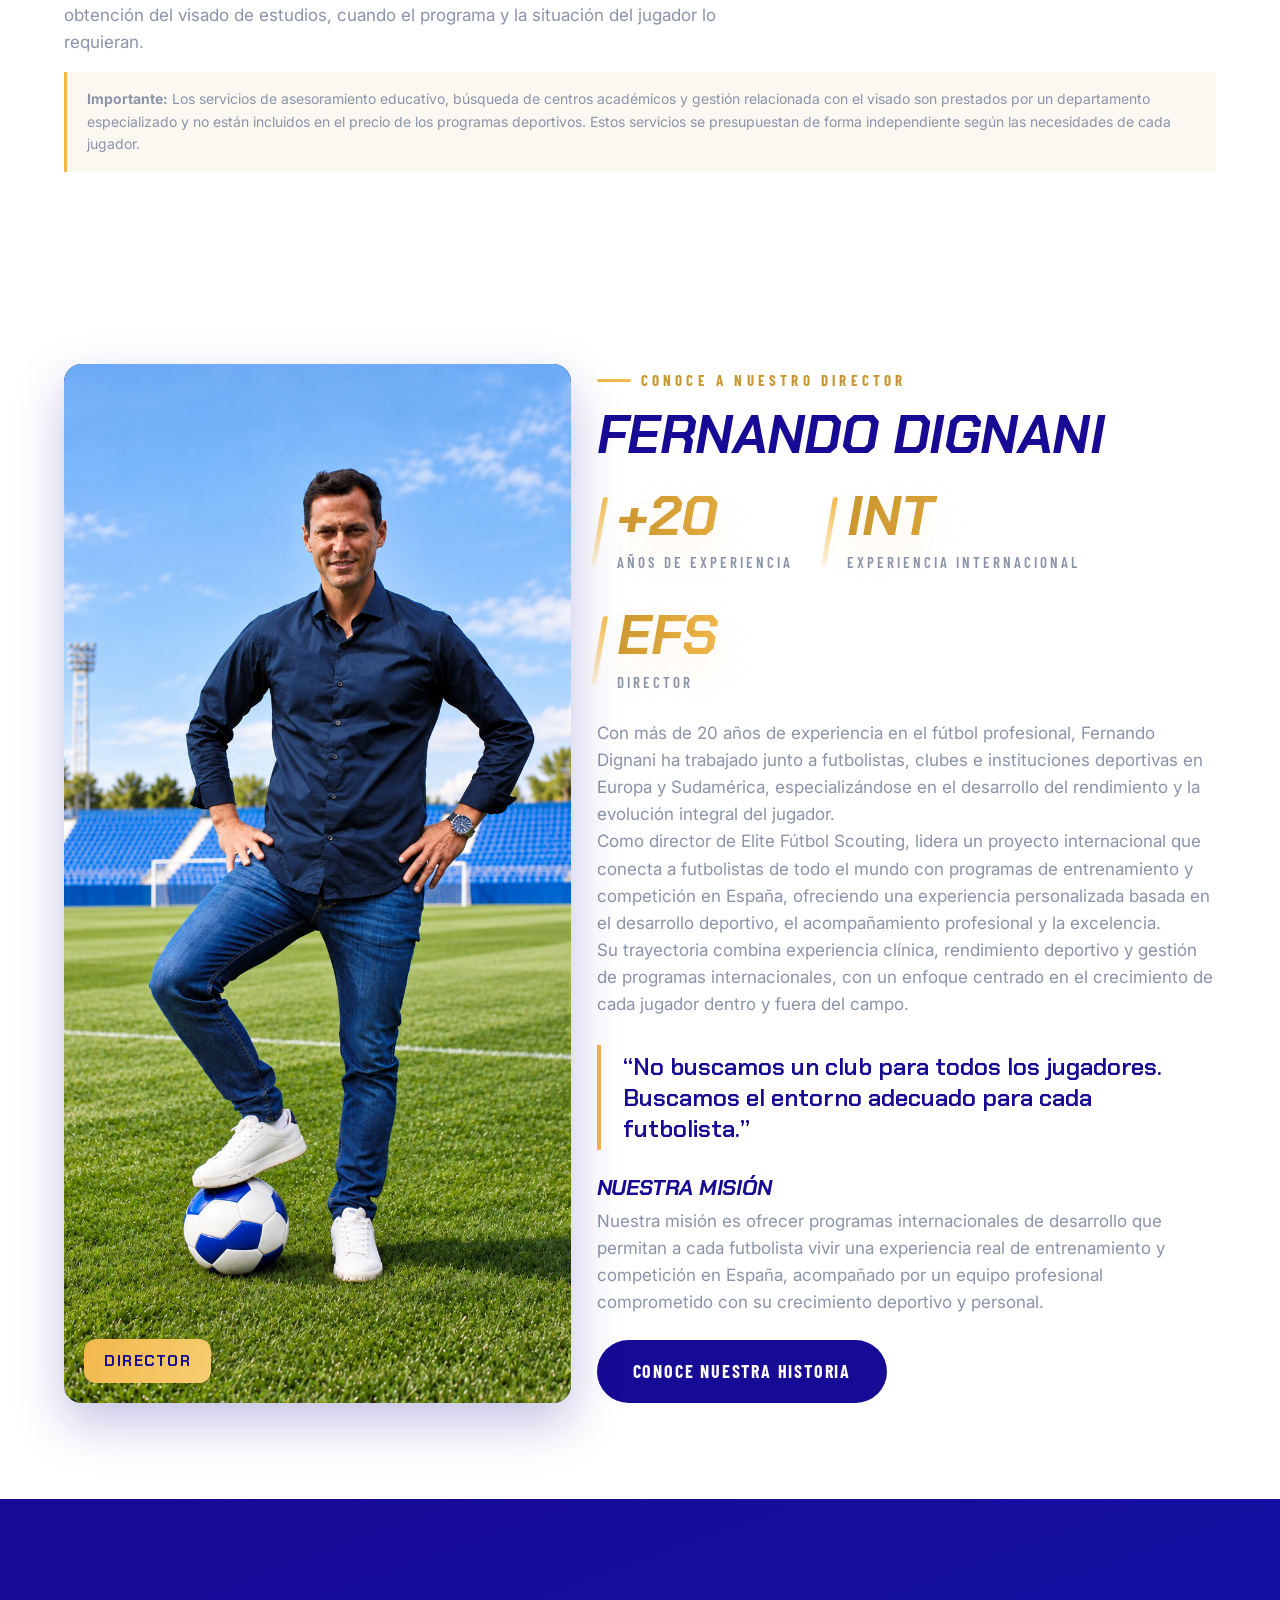
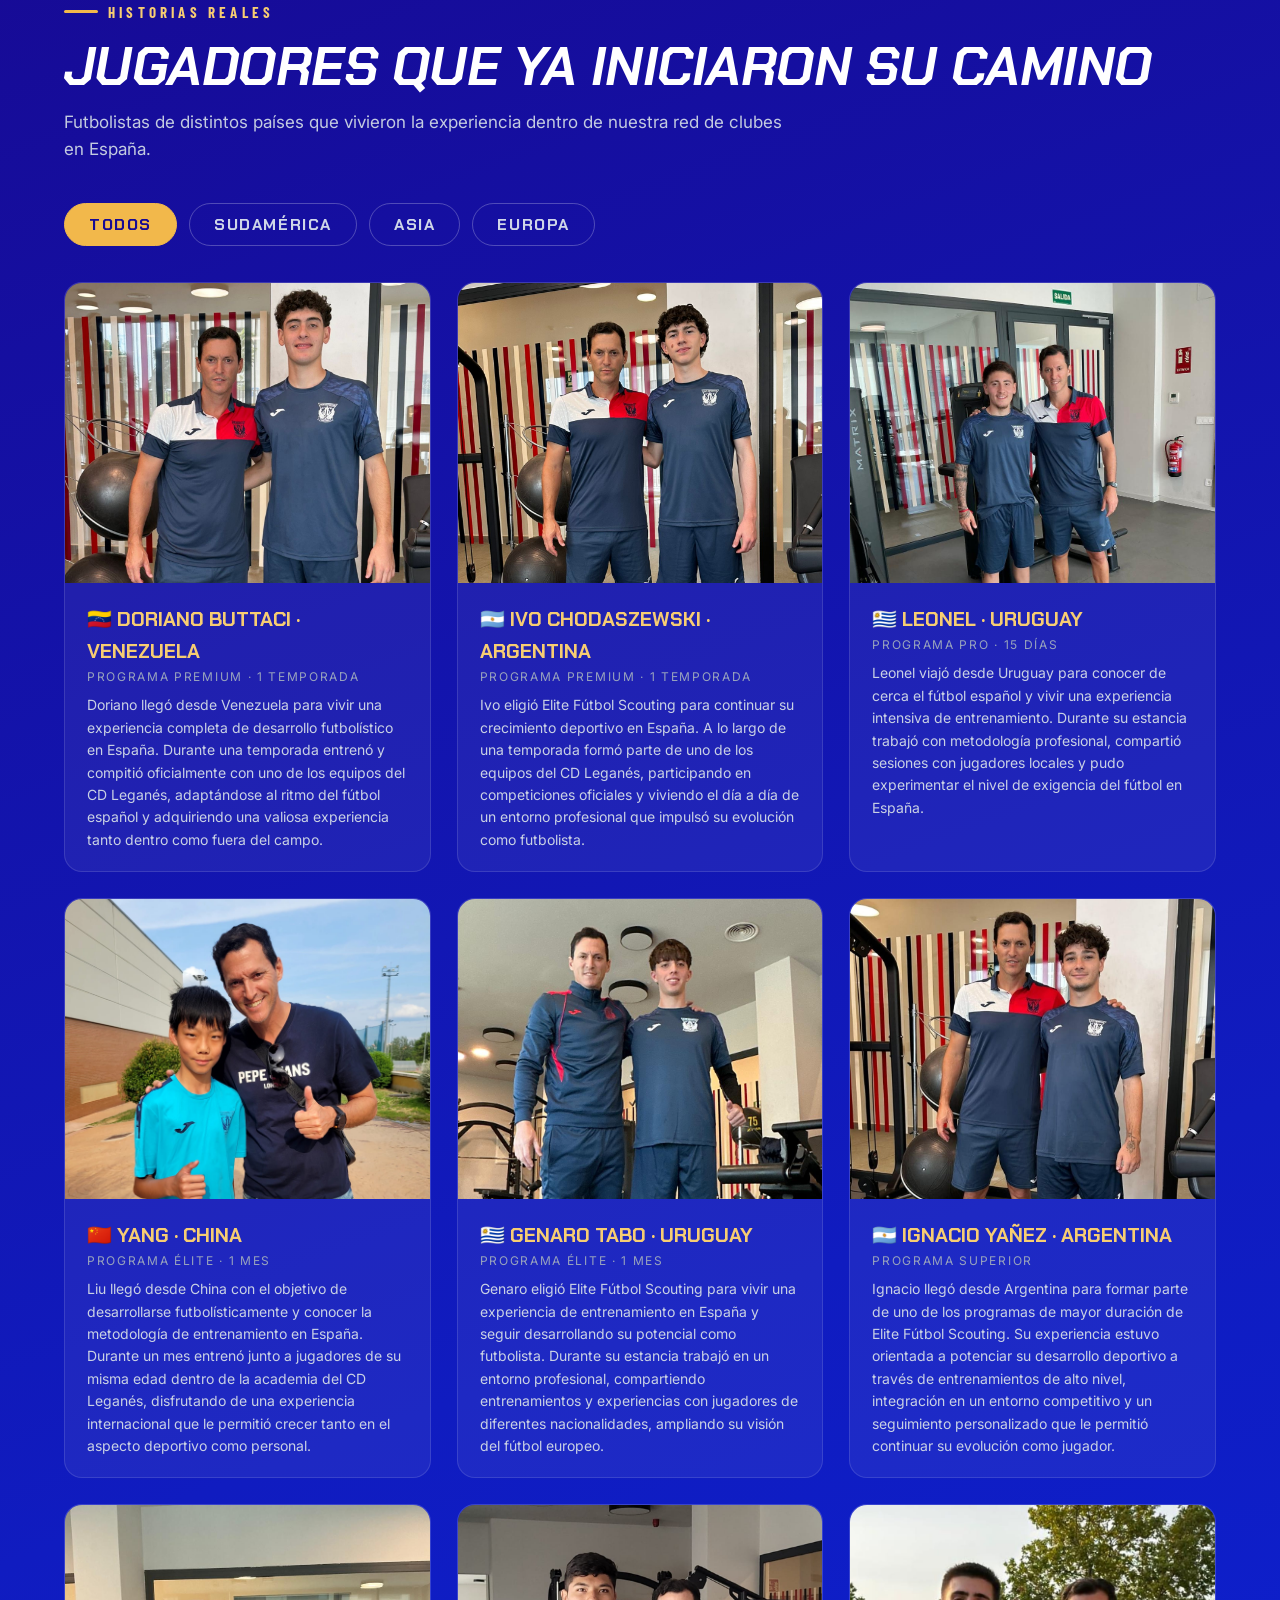
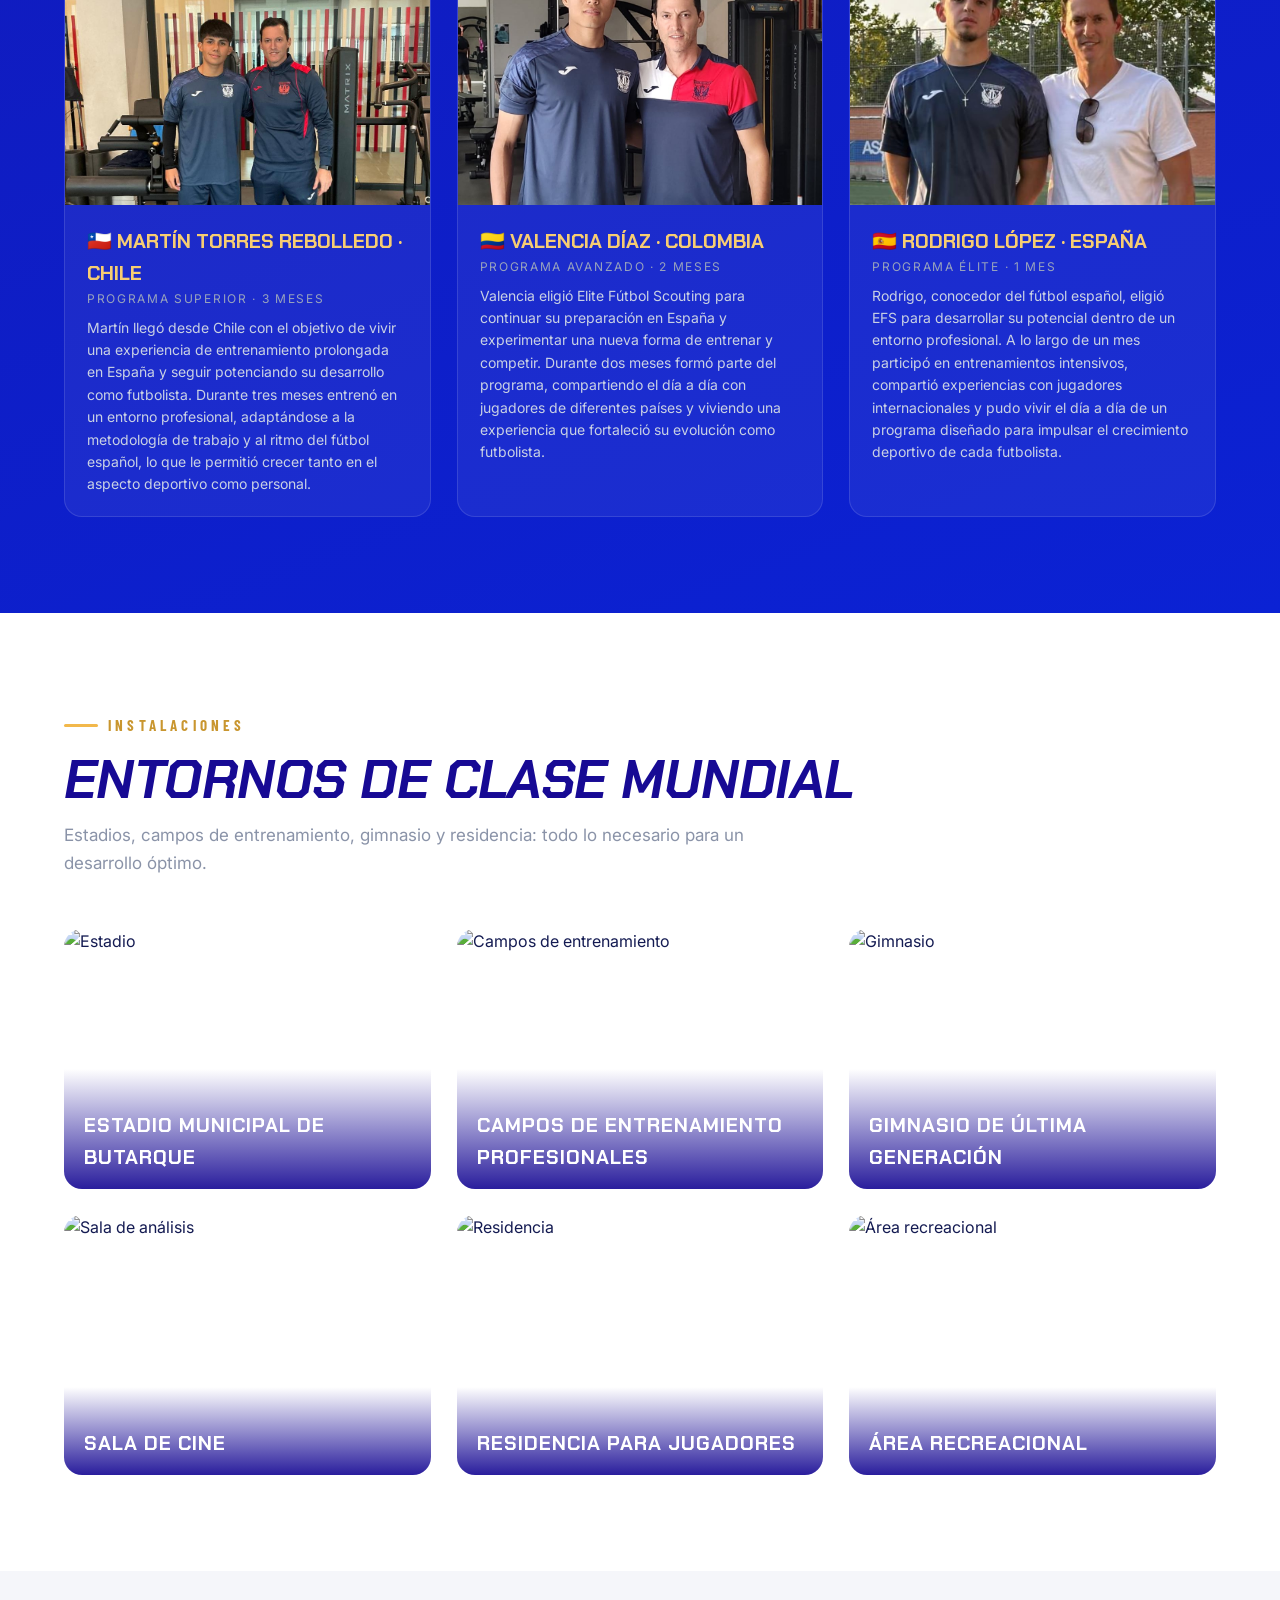
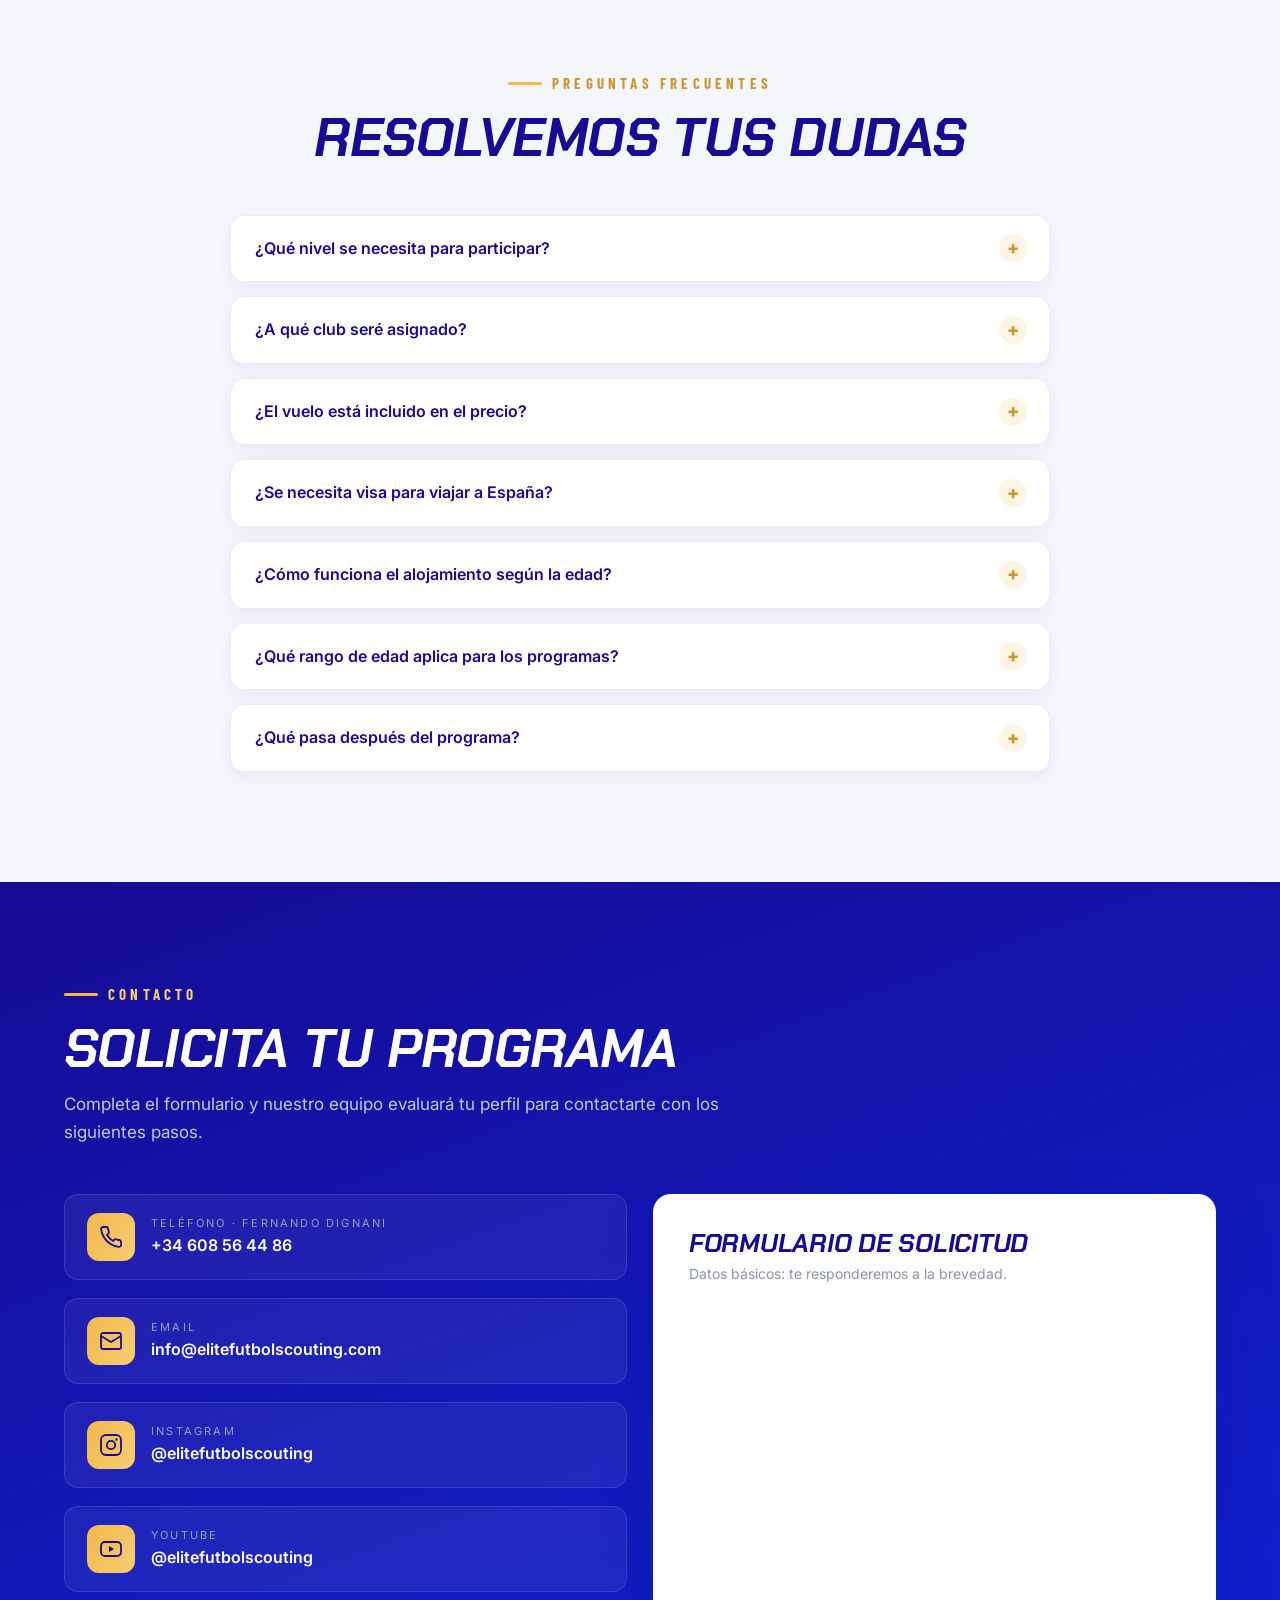
==== commit d05b9467: "Sustituir marcador RM por escudo Real Murcia CF" ====
--- a/index.html
+++ b/index.html
@@ -389,7 +389,7 @@
         <p data-i18n="clubs.c1">Club histórico del fútbol profesional español, con instalaciones de primer nivel en el Estadio Municipal de Butarque.</p>
       </div>
       <a class="club-card reveal" href="real-murcia.html" aria-label="Ver programas del Real Murcia CF" style="display:block;text-decoration:none;color:inherit;cursor:pointer">
-        <div class="plus" aria-hidden="true" style="border-color:#f2b84b;color:#f2b84b;font-size:25px;font-weight:800">RM</div>
+        <img src="https://commons.wikimedia.org/wiki/Special:FilePath/Real_Murcia_Escudo.png" alt="Escudo del Real Murcia CF" loading="lazy" style="height:132px;max-width:170px;width:auto;object-fit:contain;display:block;margin:0 auto 18px">
         <h3>REAL MURCIA CF</h3>
         <div class="tag">MURCIA</div>
         <p>Conoce nuestros programas de entrenamiento y desarrollo futbolístico en el Real Murcia CF.</p>
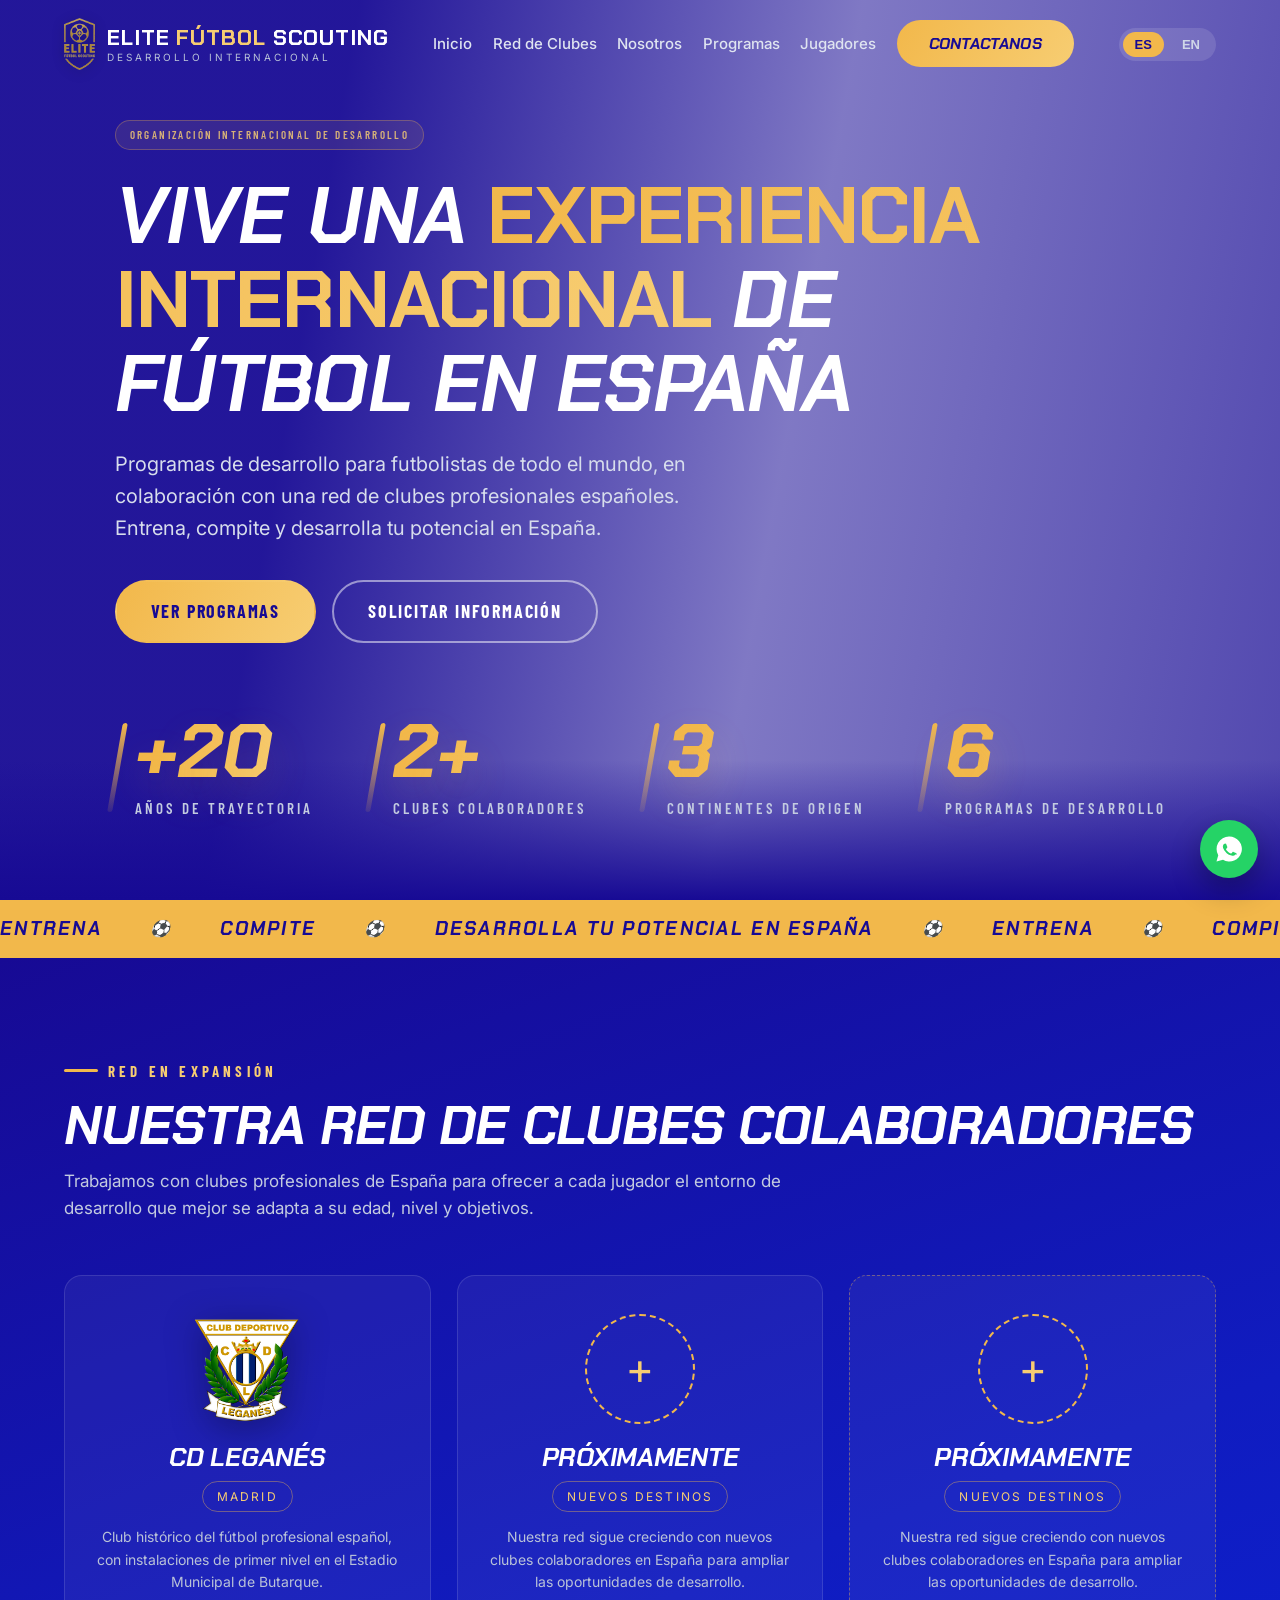
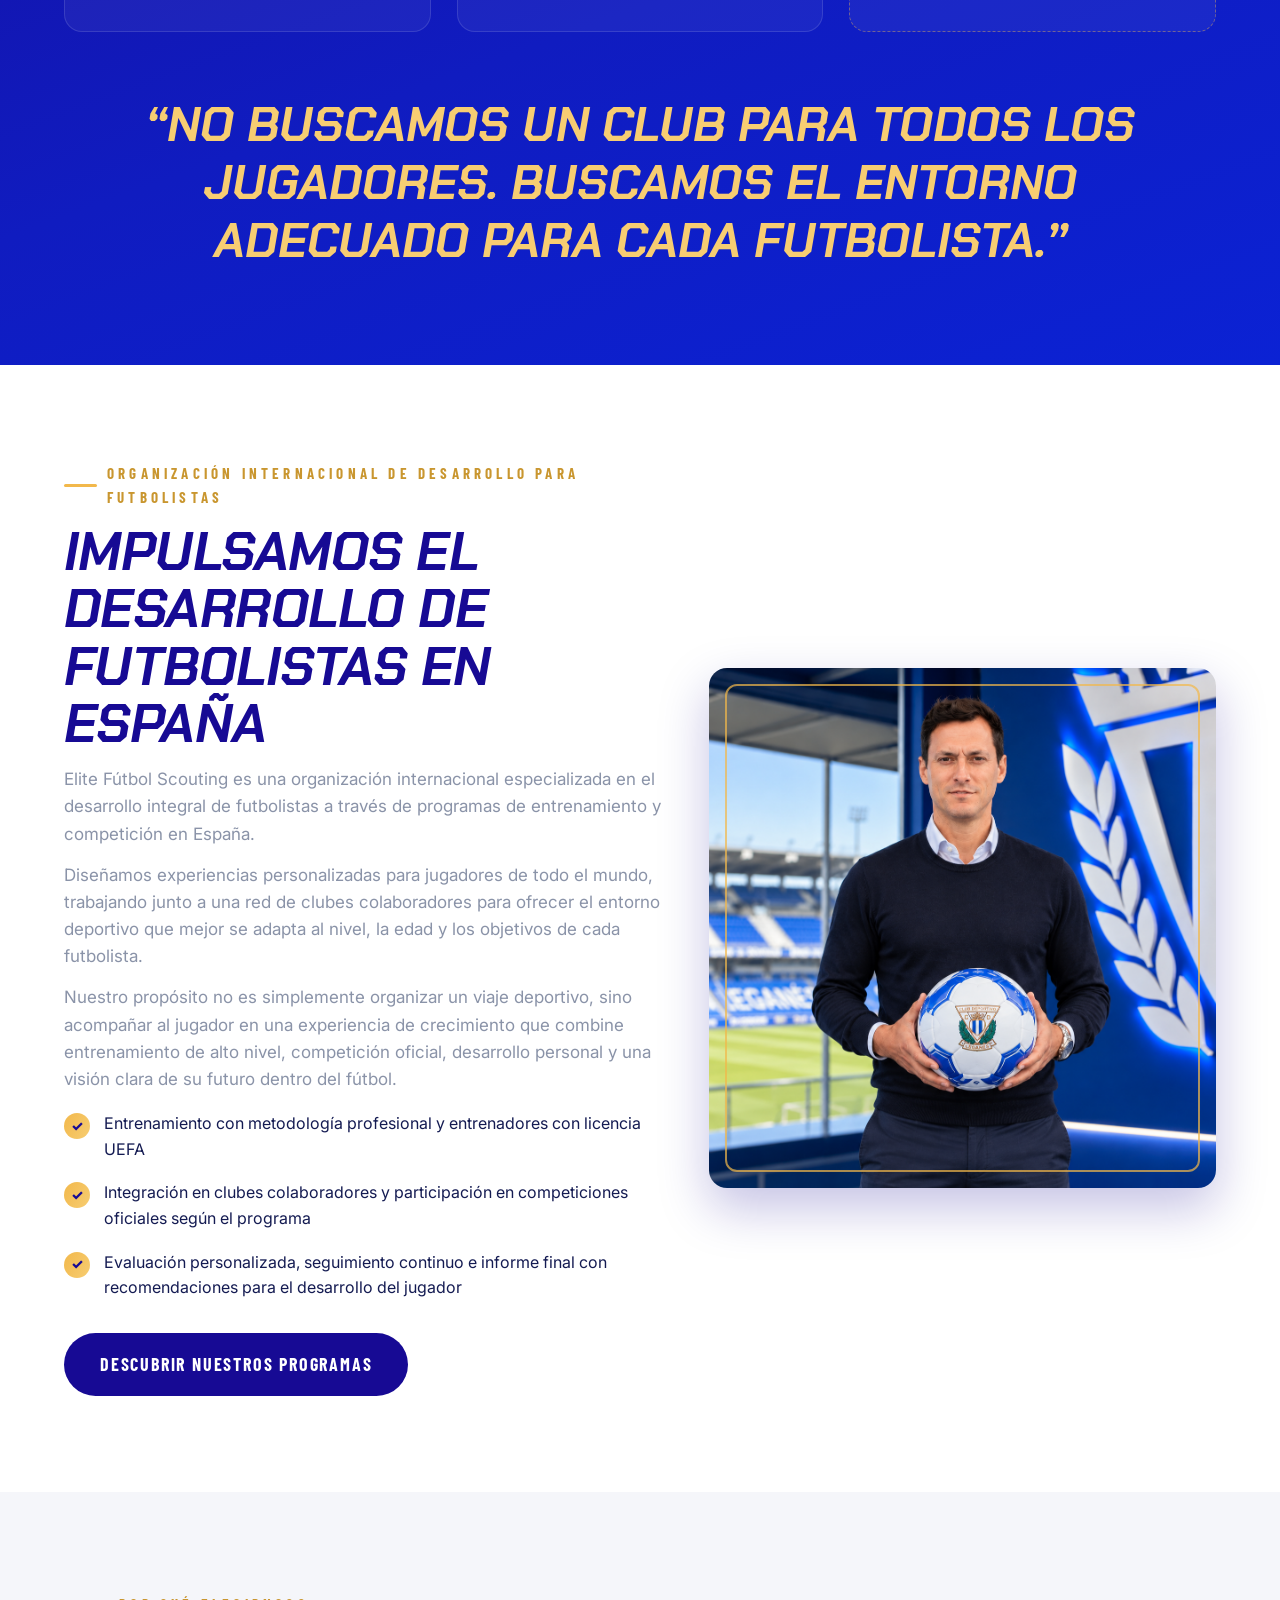
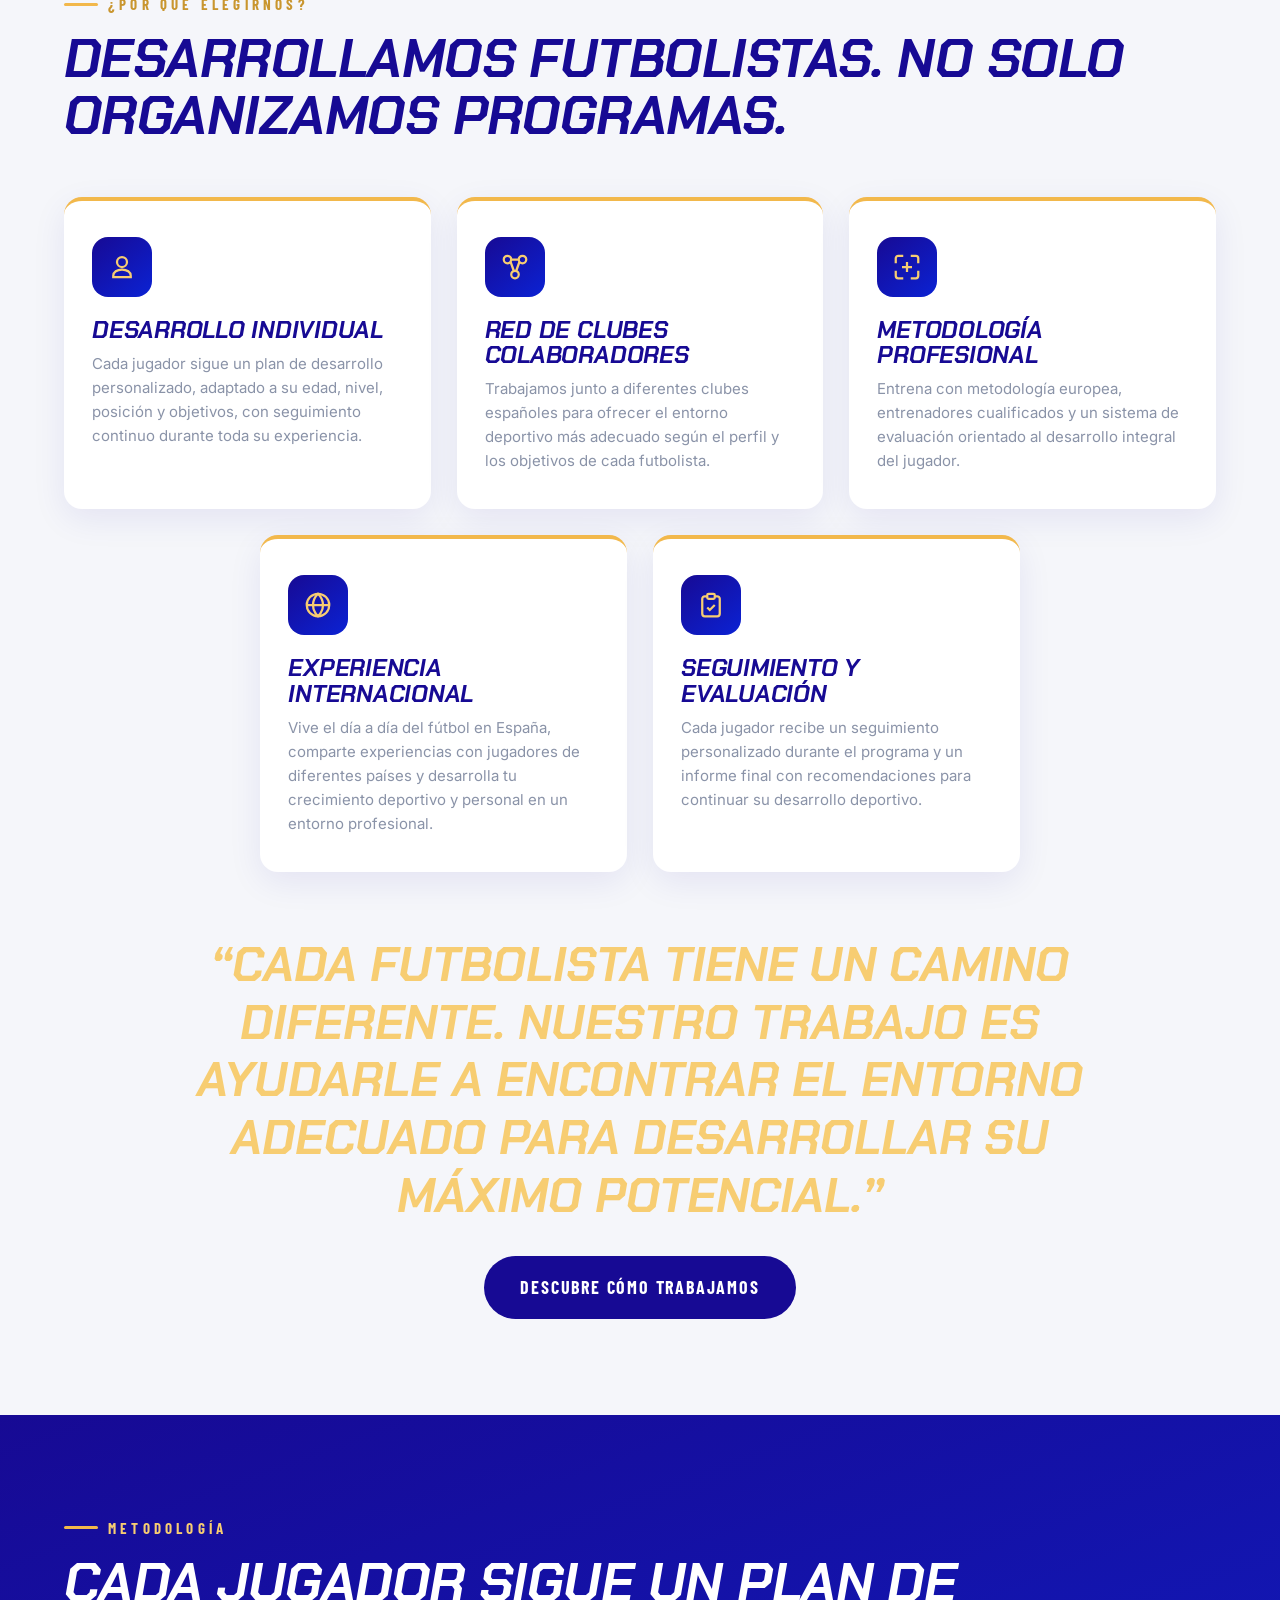
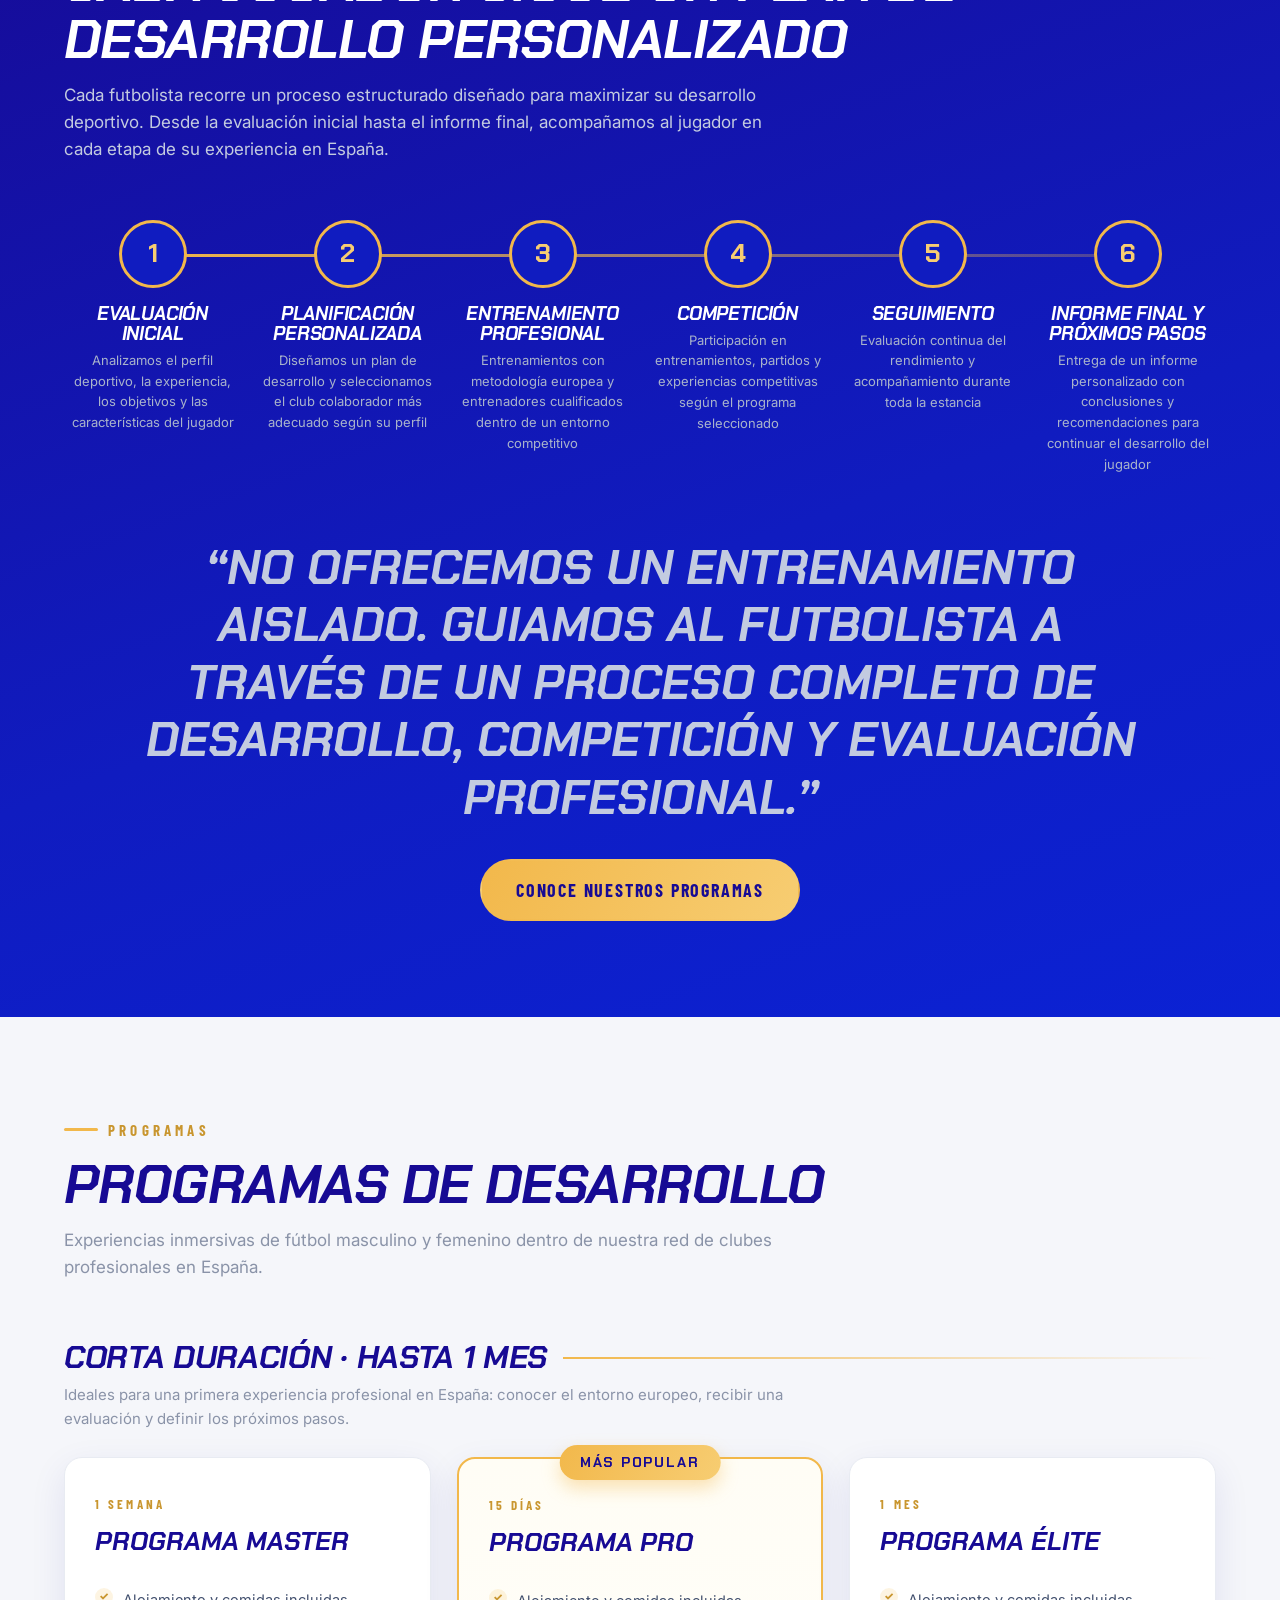
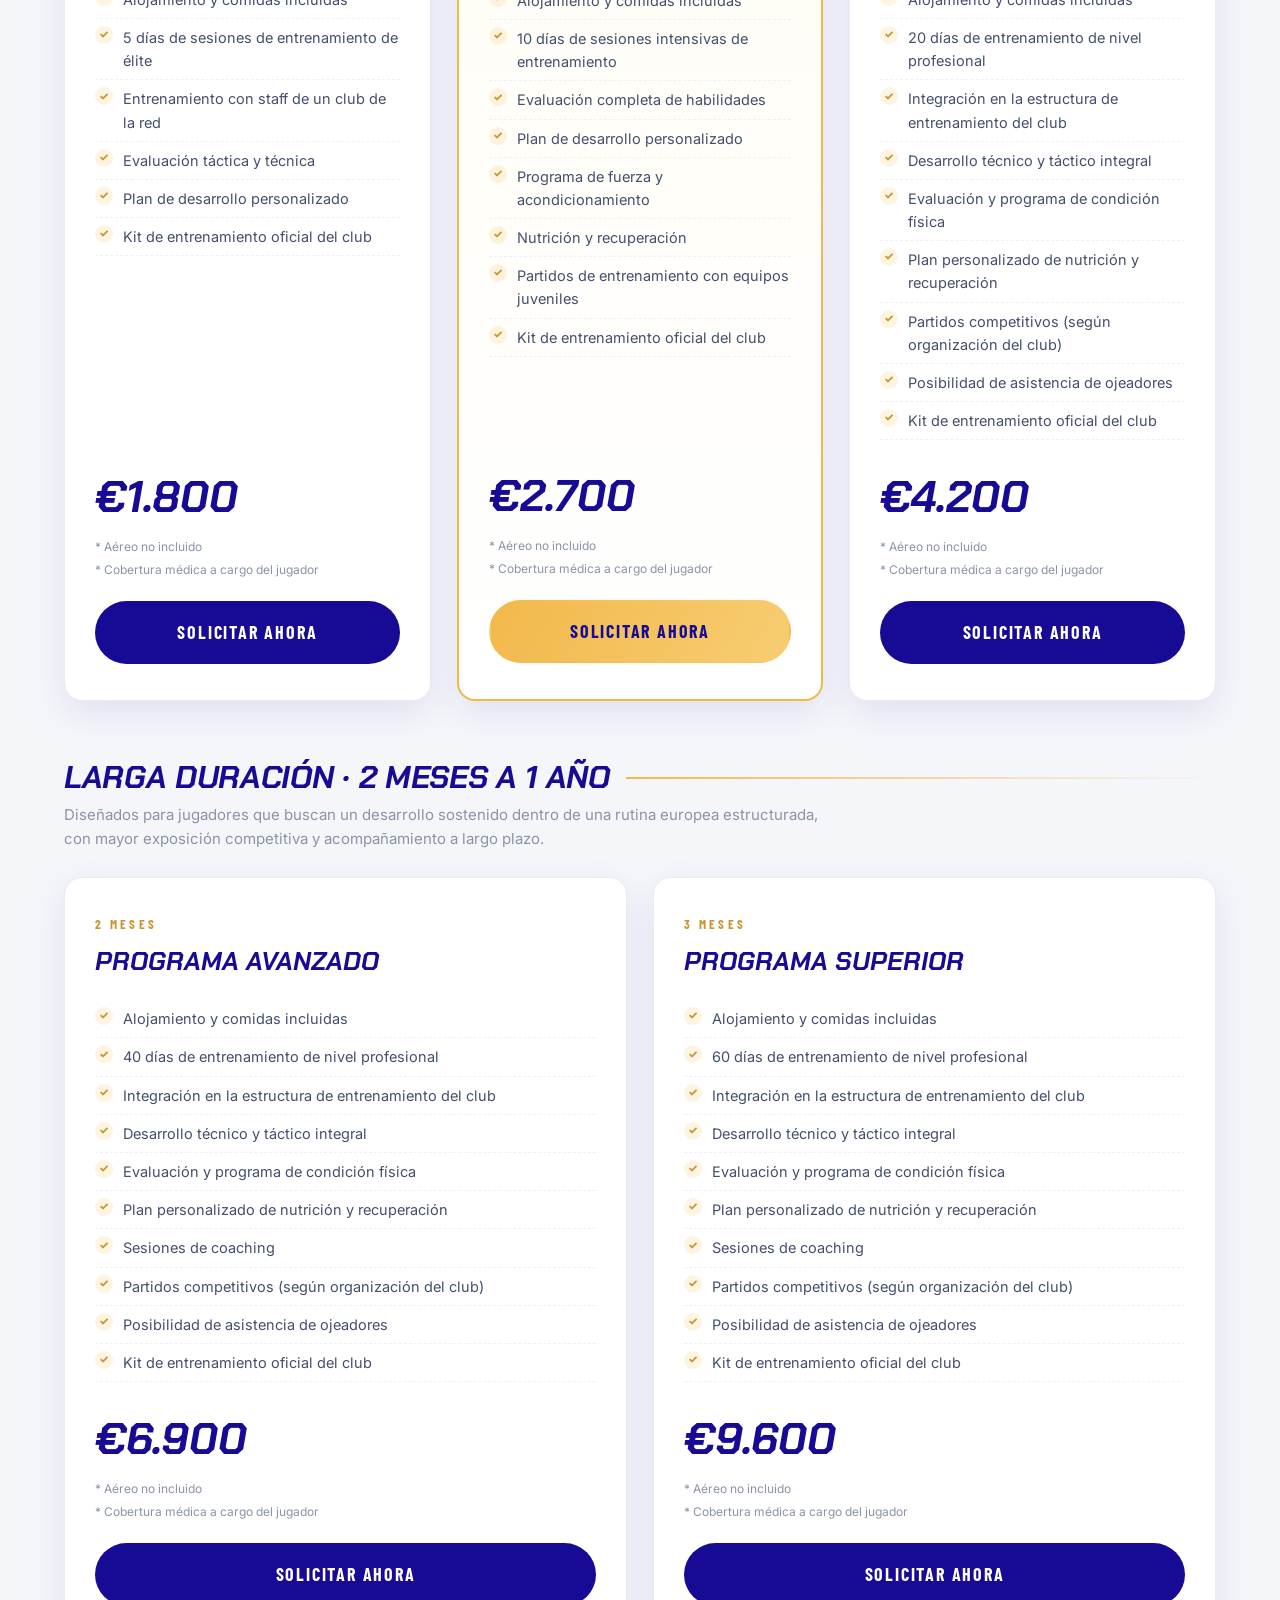
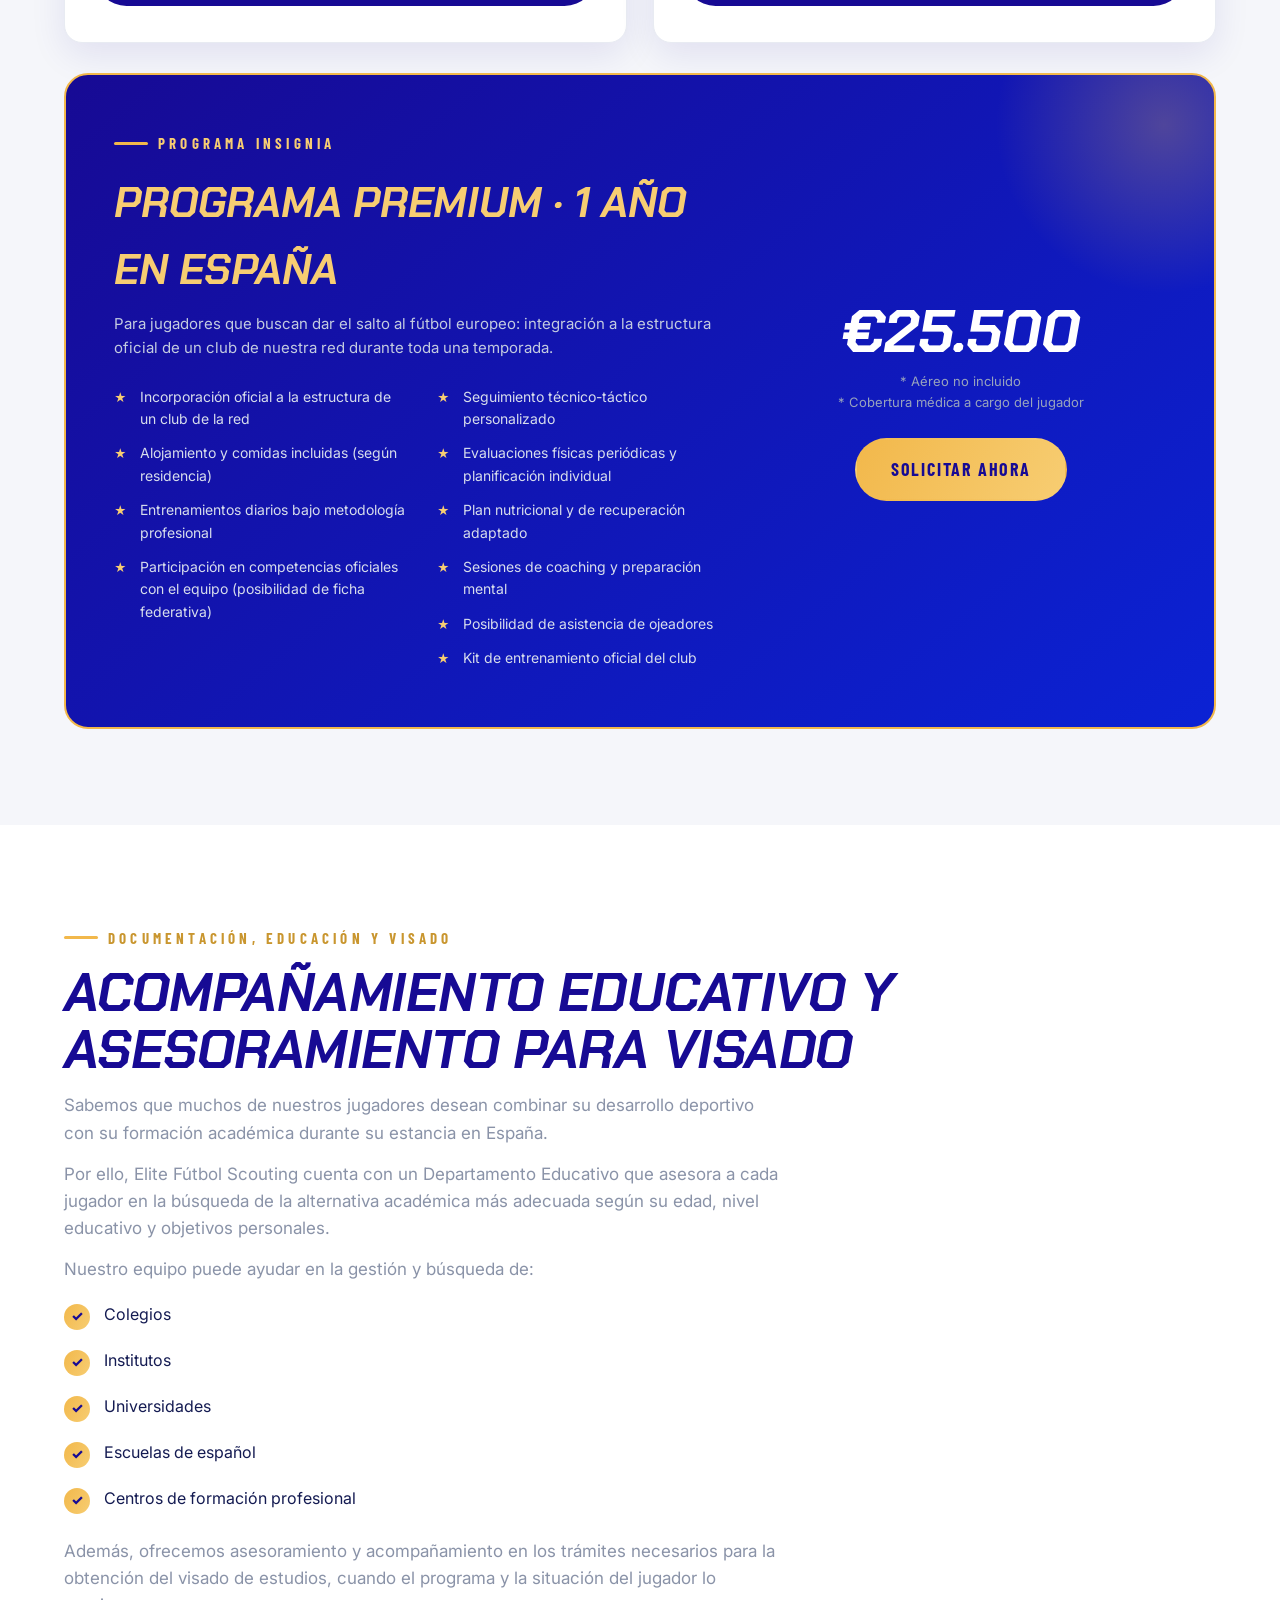
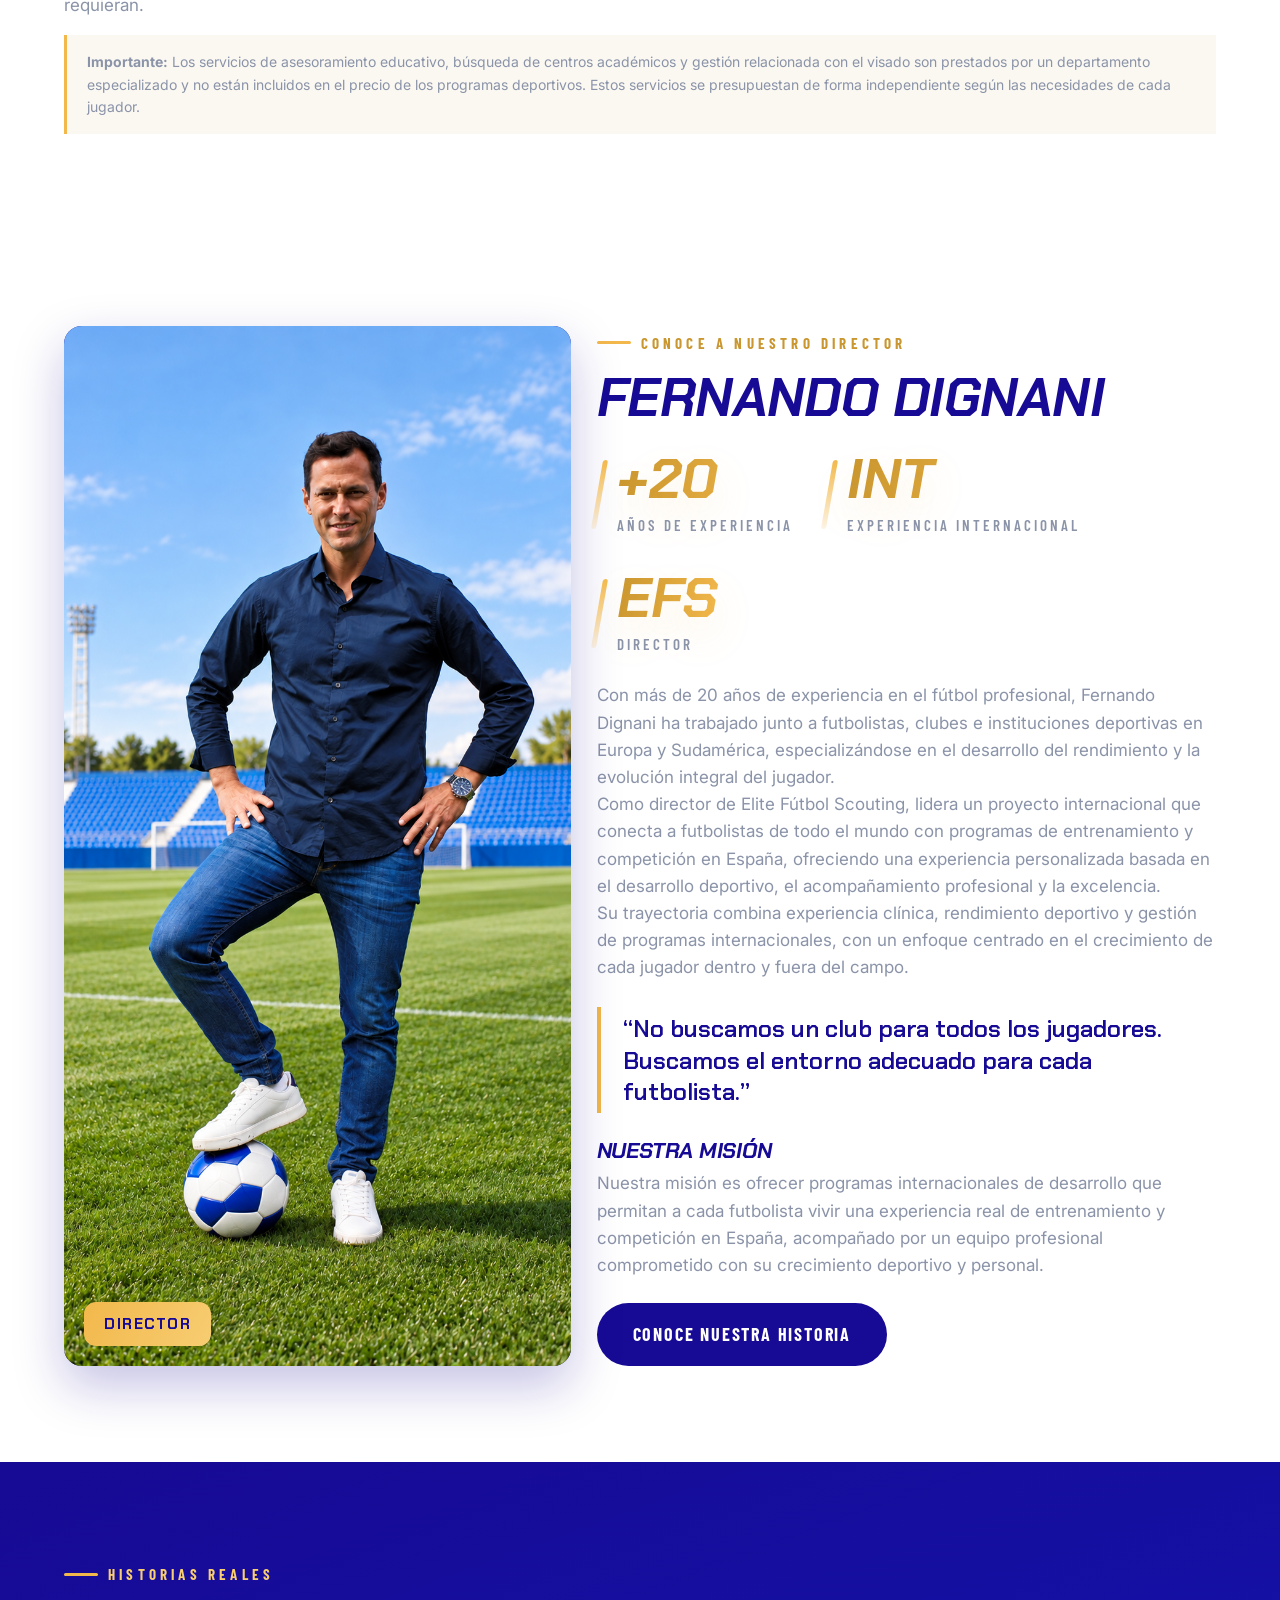
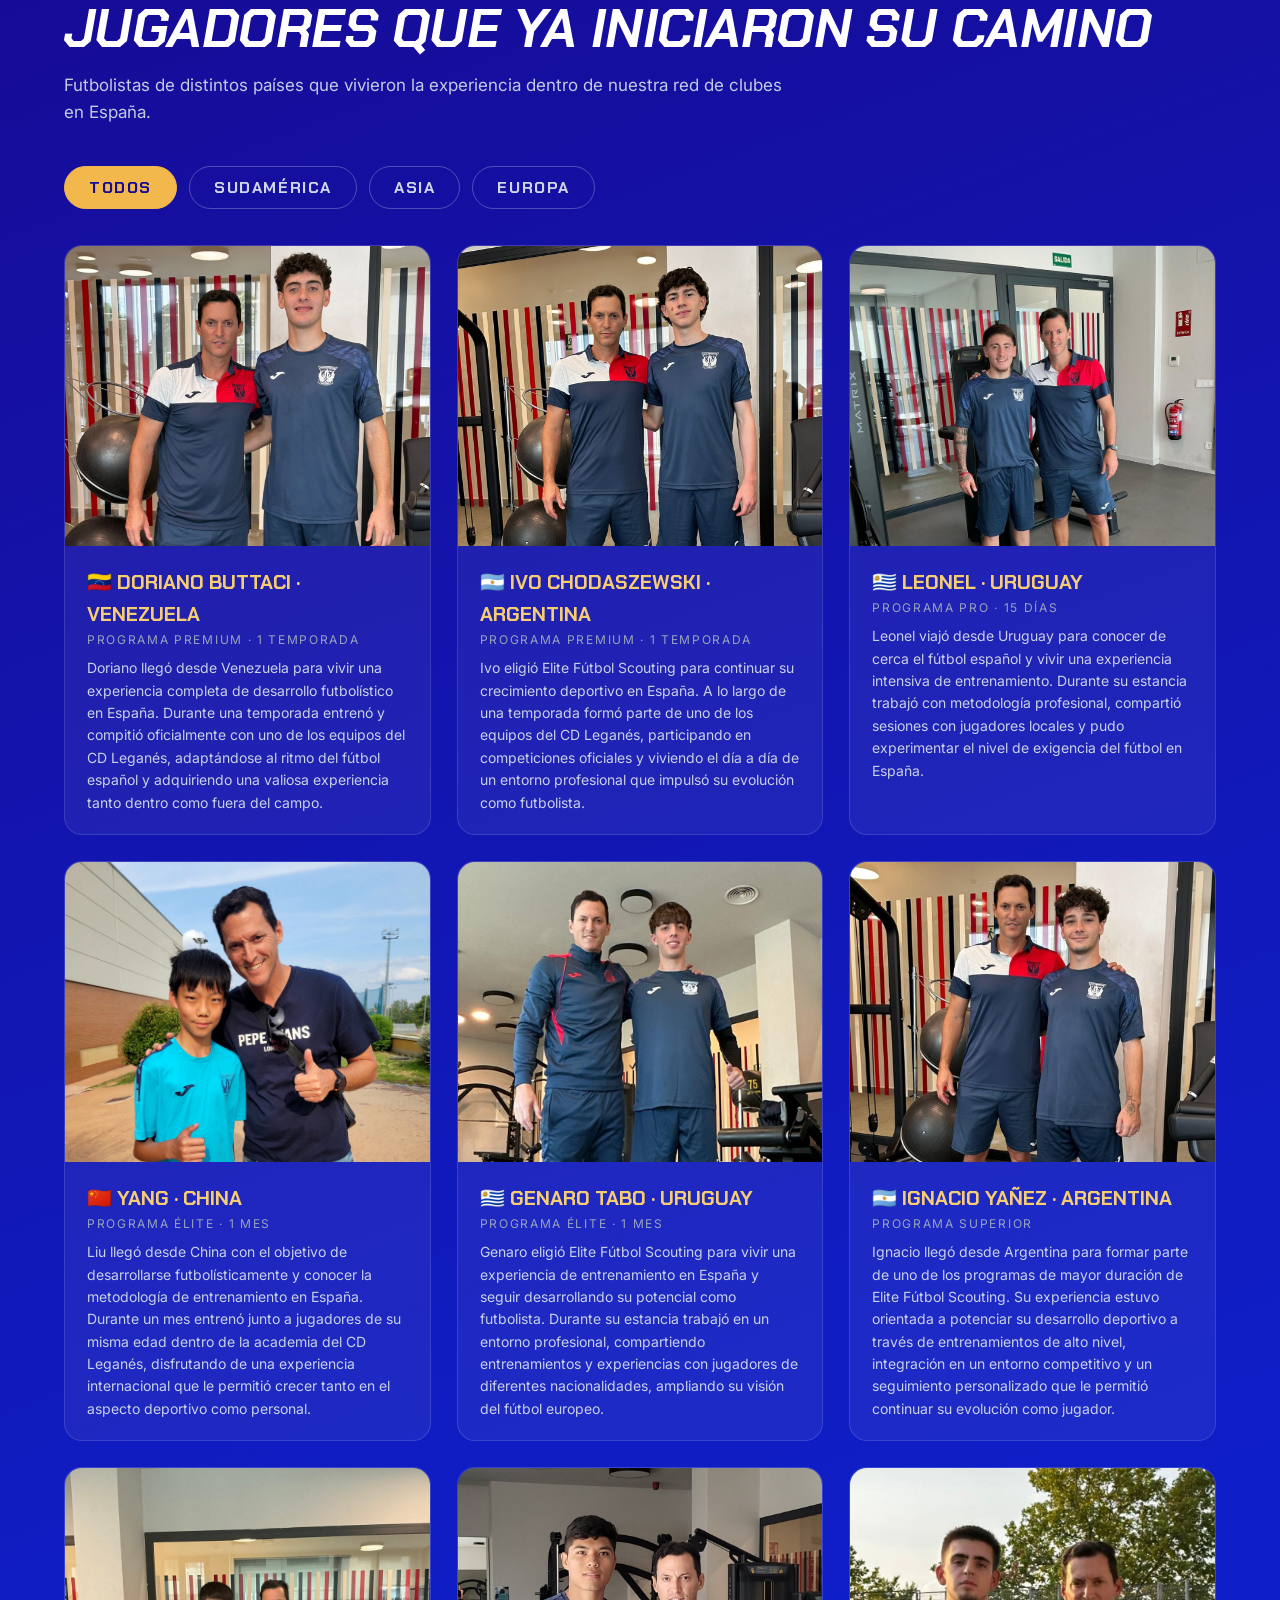
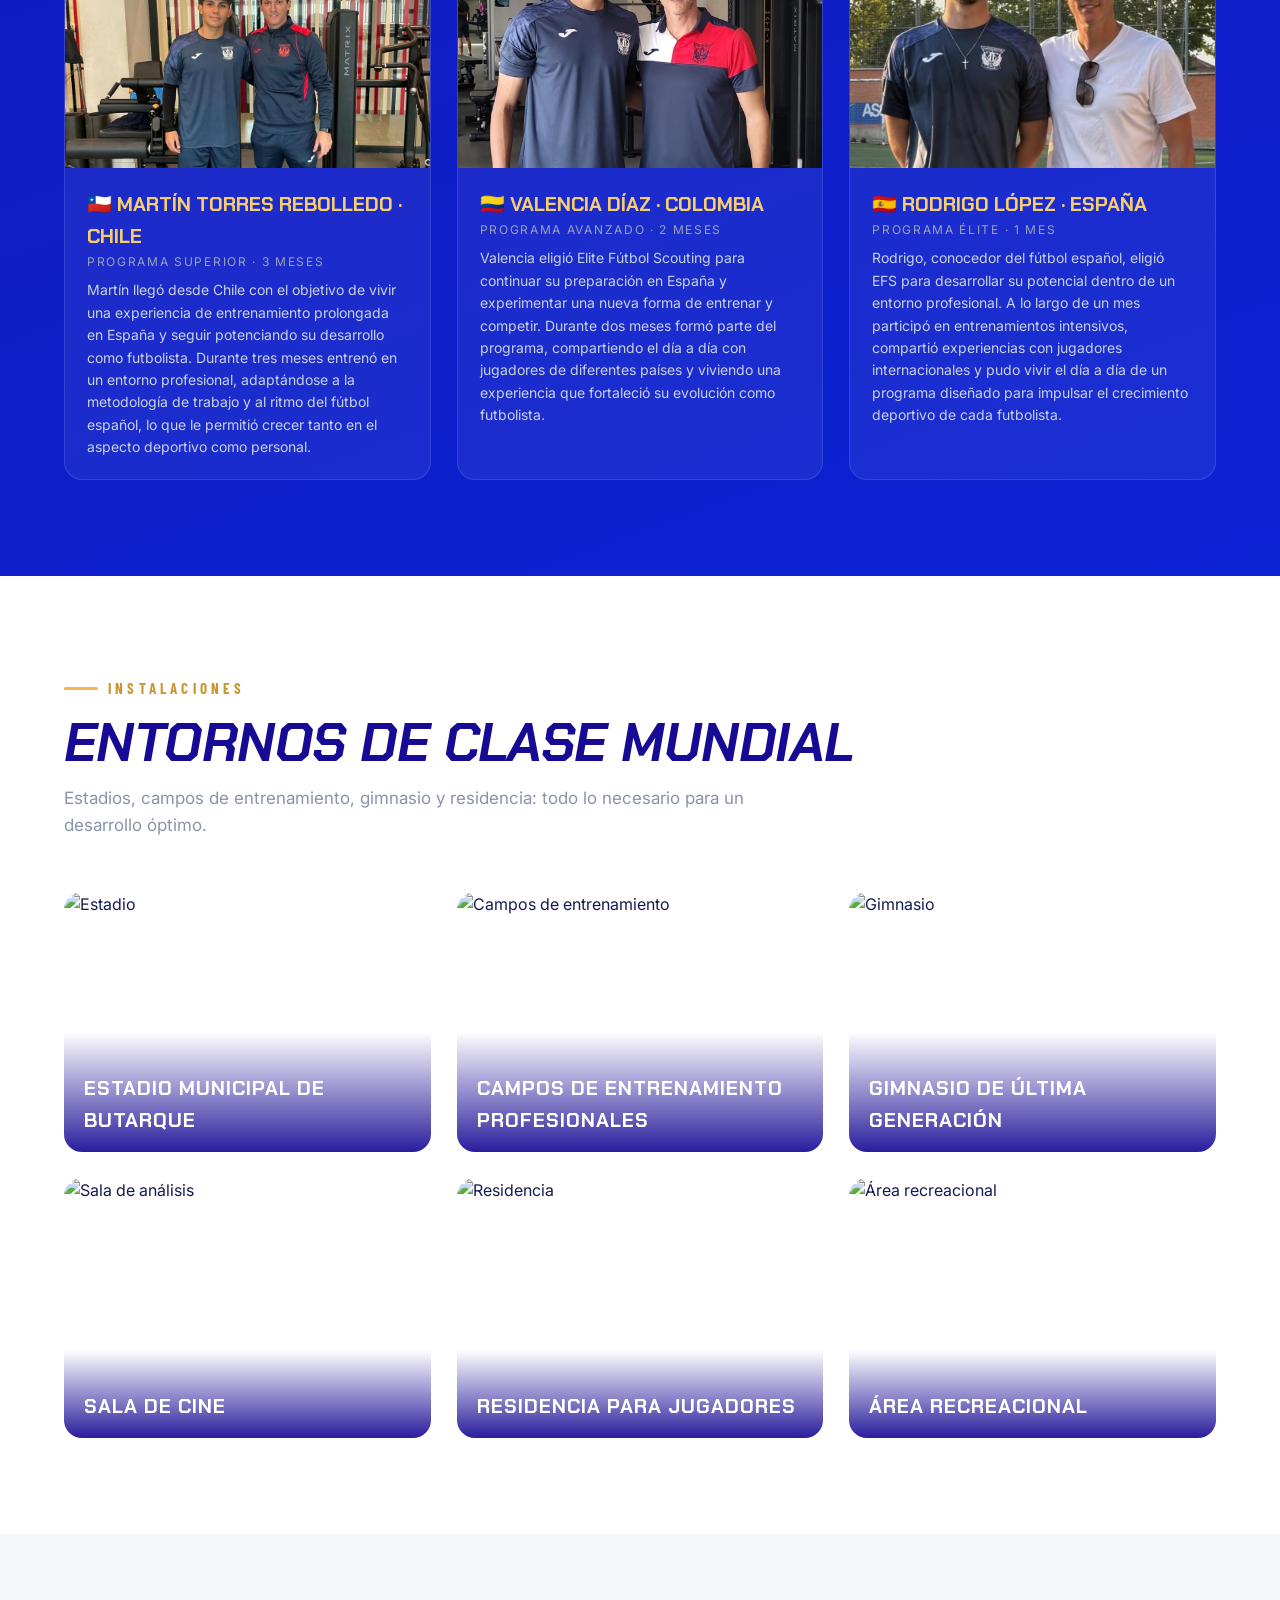
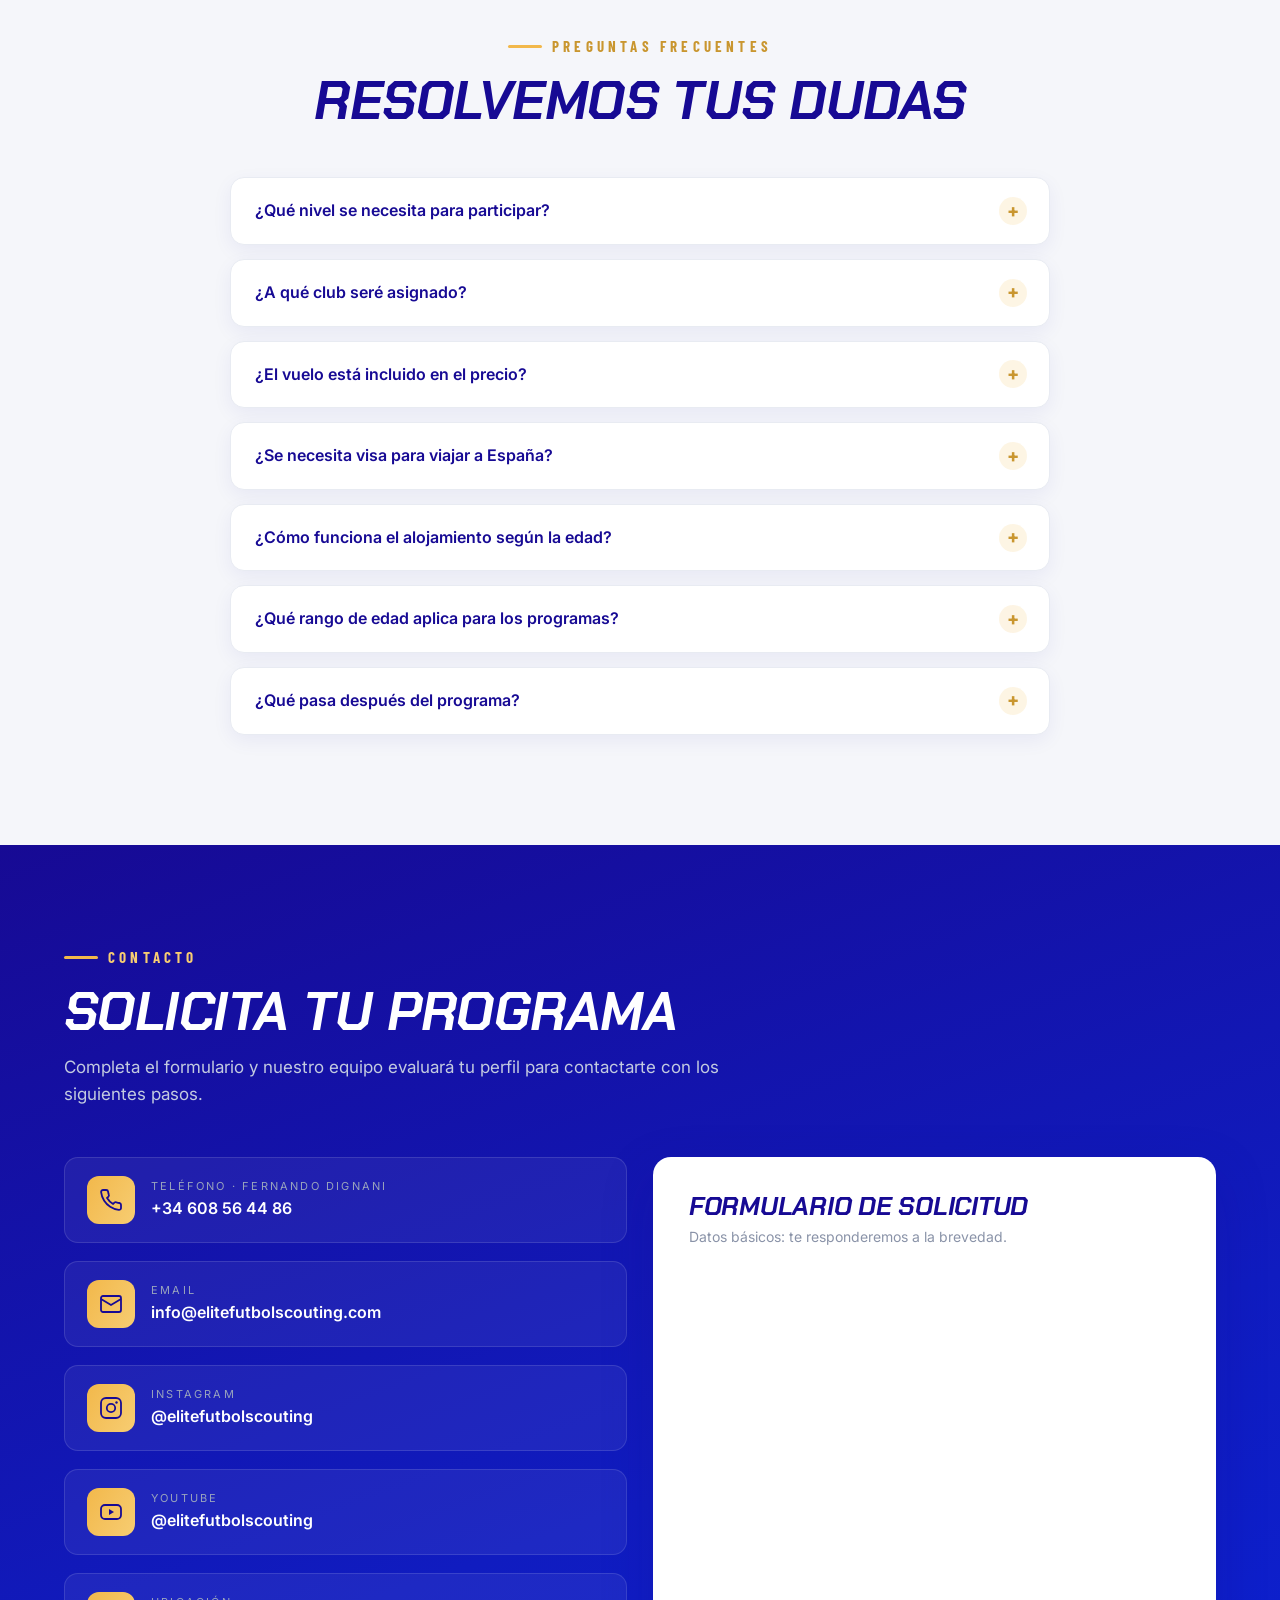
==== commit 840a755c: "Ocultar Real Murcia y restaurar tarjeta Próximamente hasta autorización" ====
--- a/index.html
+++ b/index.html
@@ -388,13 +388,12 @@
         <div class="tag">Madrid</div>
         <p data-i18n="clubs.c1">Club histórico del fútbol profesional español, con instalaciones de primer nivel en el Estadio Municipal de Butarque.</p>
       </div>
-      <a class="club-card reveal" href="real-murcia.html" aria-label="Ver programas del Real Murcia CF" style="display:block;text-decoration:none;color:inherit;cursor:pointer">
-        <img src="https://commons.wikimedia.org/wiki/Special:FilePath/Real_Murcia_Escudo.png" alt="Escudo del Real Murcia CF" loading="lazy" style="height:132px;max-width:170px;width:auto;object-fit:contain;display:block;margin:0 auto 18px">
-        <h3>REAL MURCIA CF</h3>
-        <div class="tag">MURCIA</div>
-        <p>Conoce nuestros programas de entrenamiento y desarrollo futbolístico en el Real Murcia CF.</p>
-        <span style="display:inline-block;margin-top:14px;color:#f7cd72;font-weight:700">VER PROGRAMAS →</span>
-      </a>
+      <div class="club-card reveal">
+        <div class="plus" aria-hidden="true">+</div>
+        <h3 data-i18n="clubs.c3t">Próximamente</h3>
+        <div class="tag" data-i18n="clubs.c3tag">Nuevos destinos</div>
+        <p data-i18n="clubs.c3">Nuestra red sigue creciendo con nuevos clubes colaboradores en España para ampliar las oportunidades de desarrollo.</p>
+      </div>
       <div class="club-card club-future reveal">
         <div class="plus">+</div>
         <h3 data-i18n="clubs.c3t">Próximamente</h3>
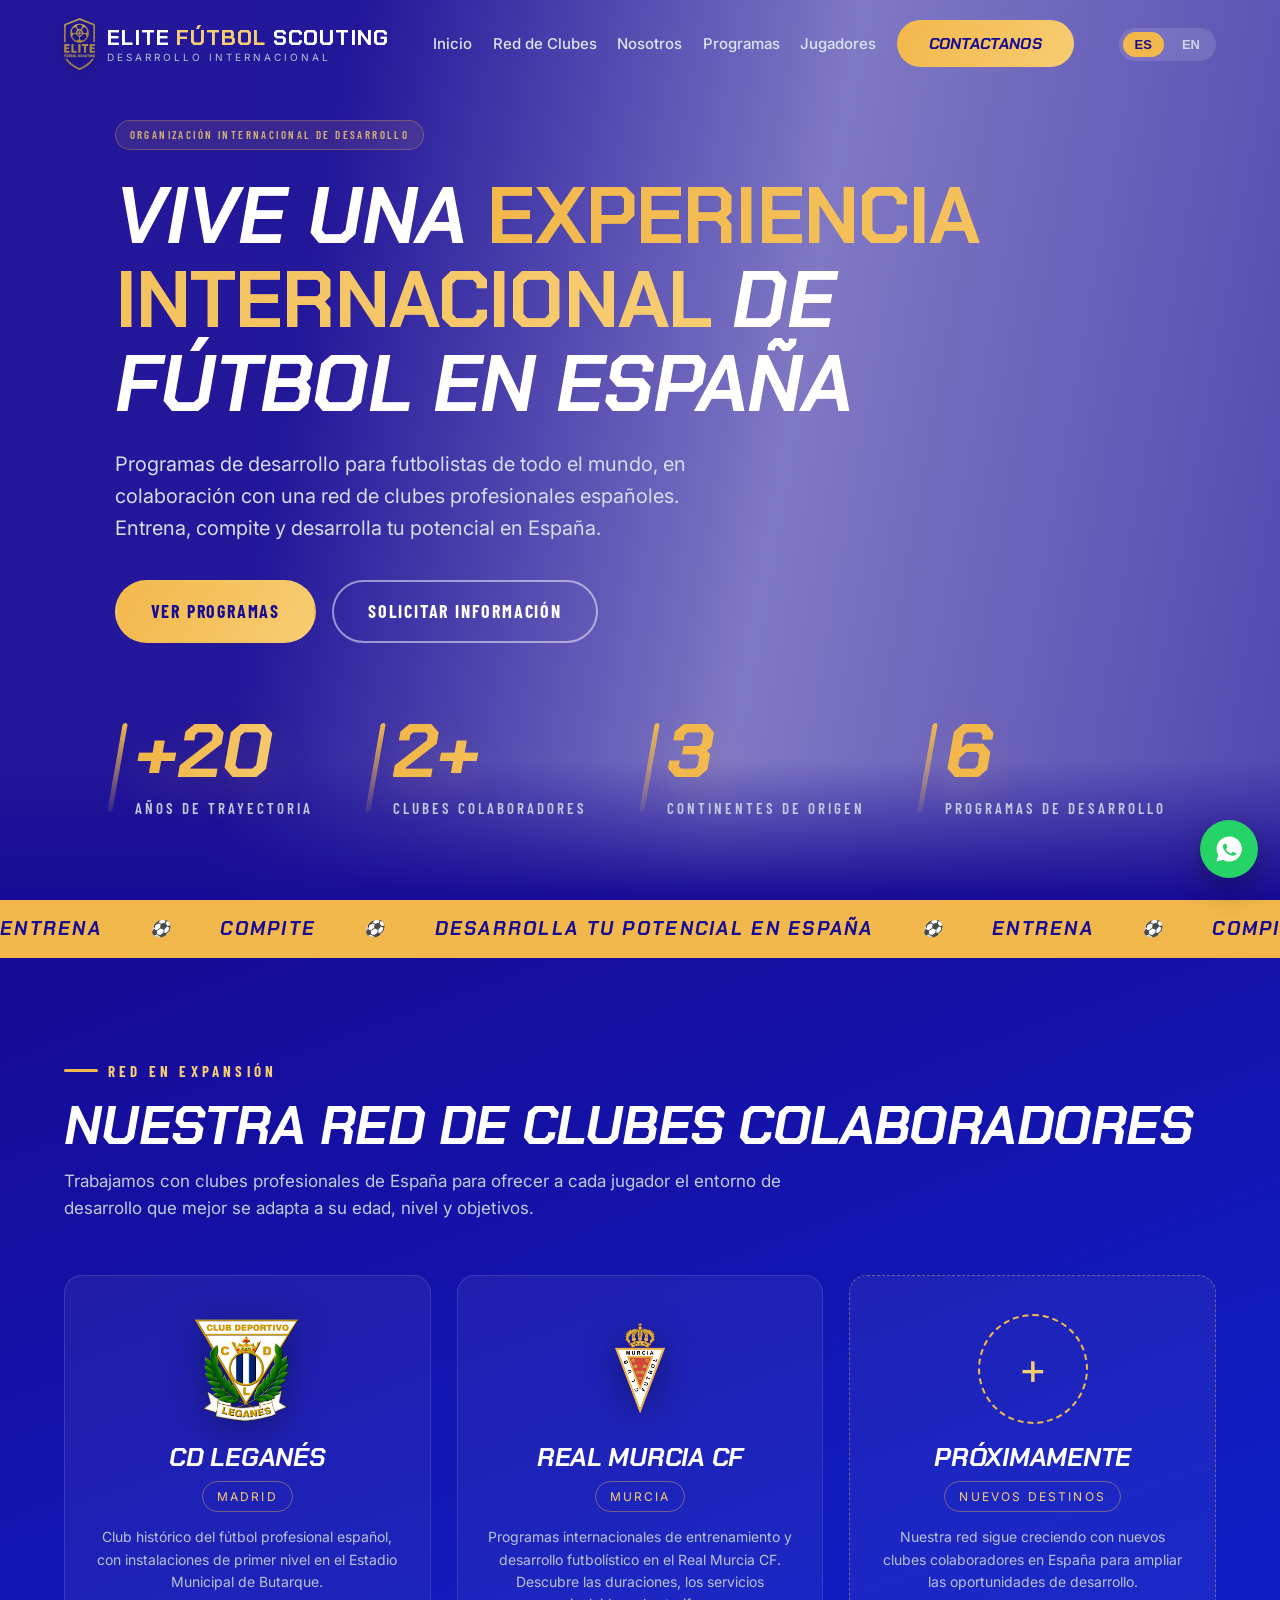
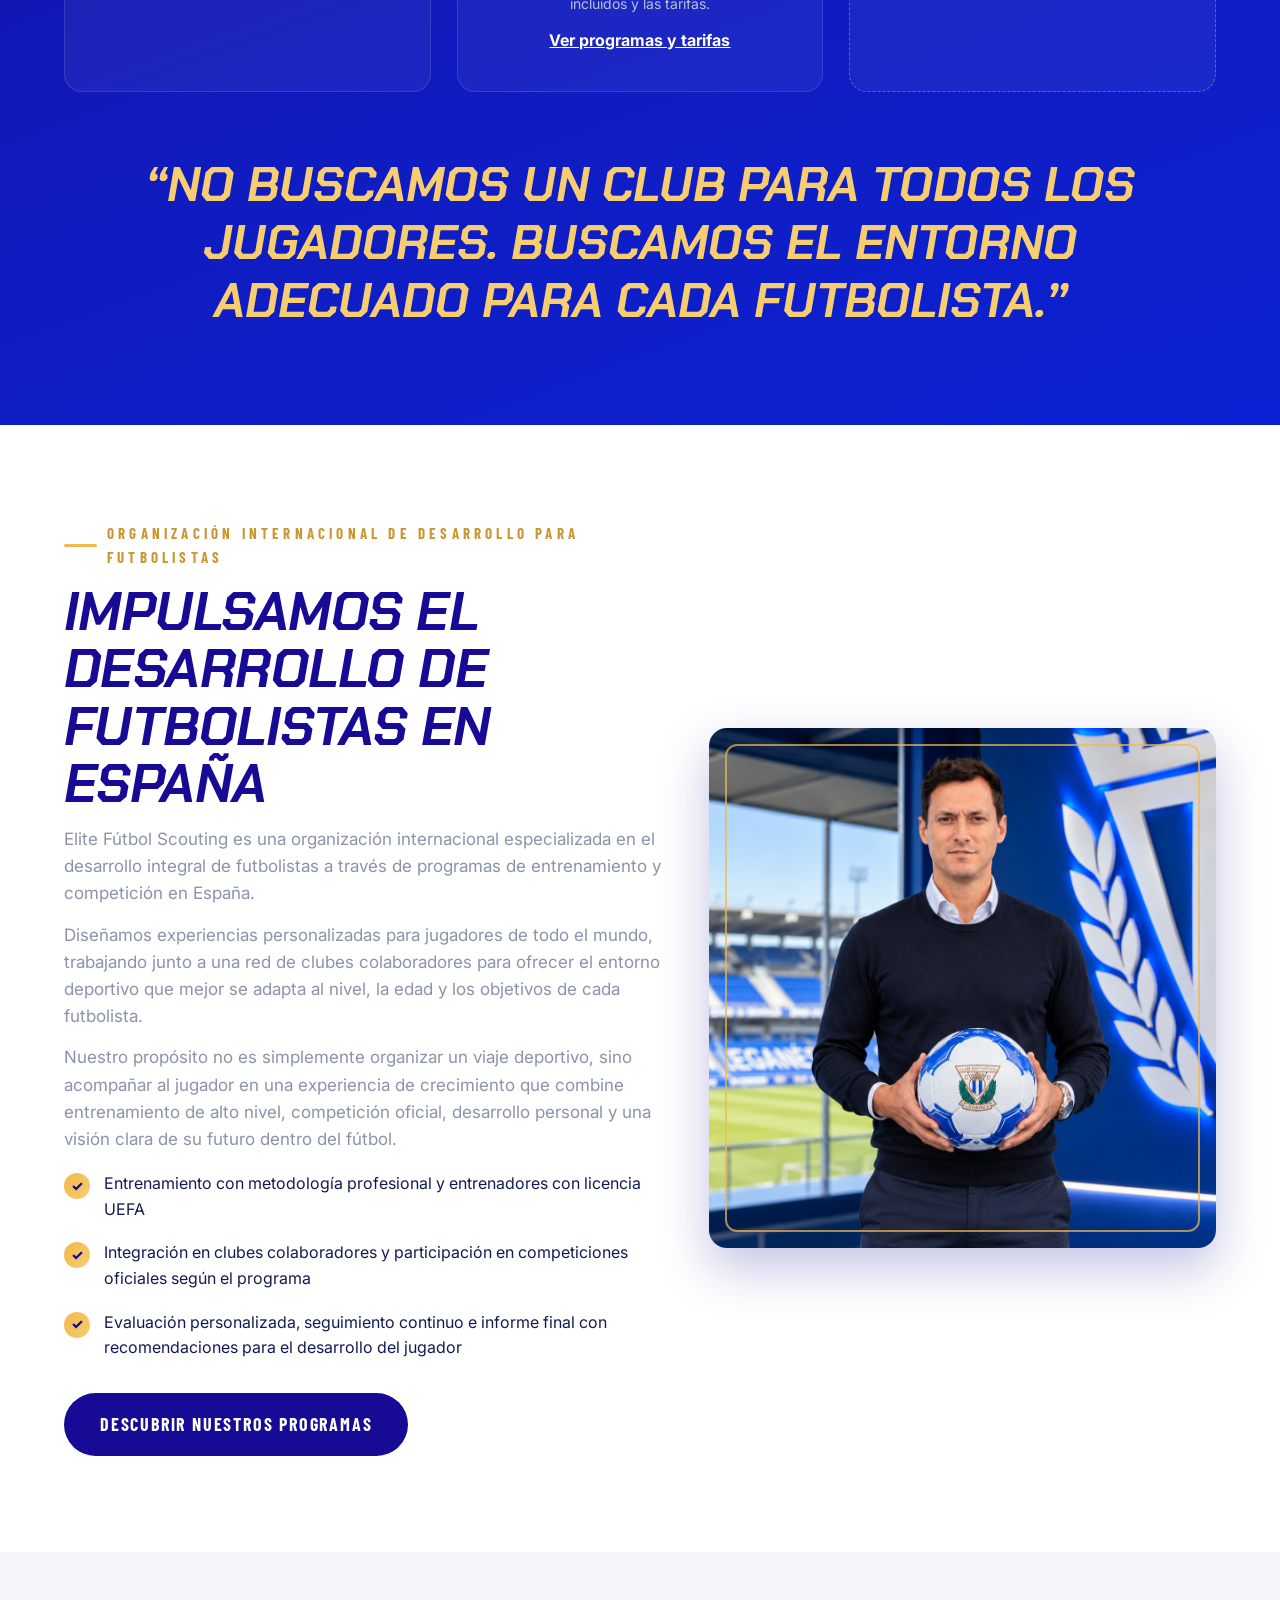
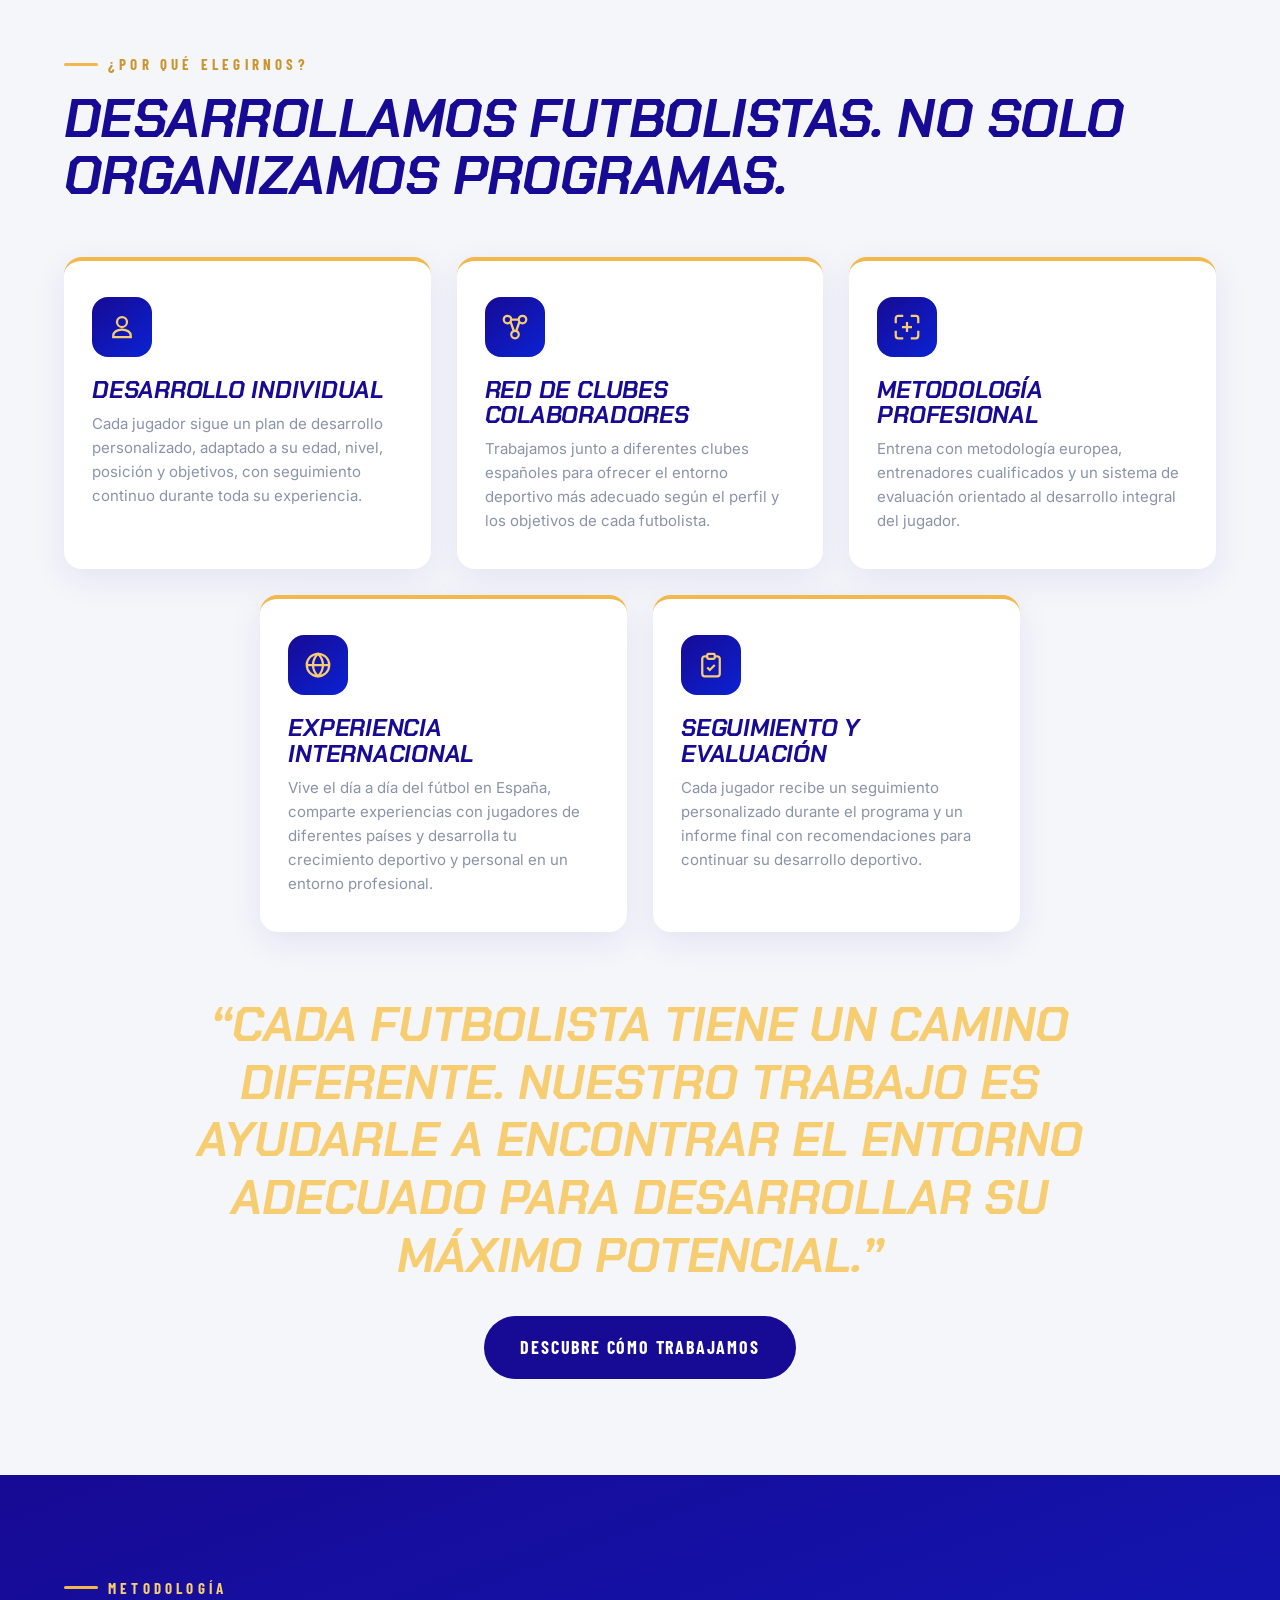
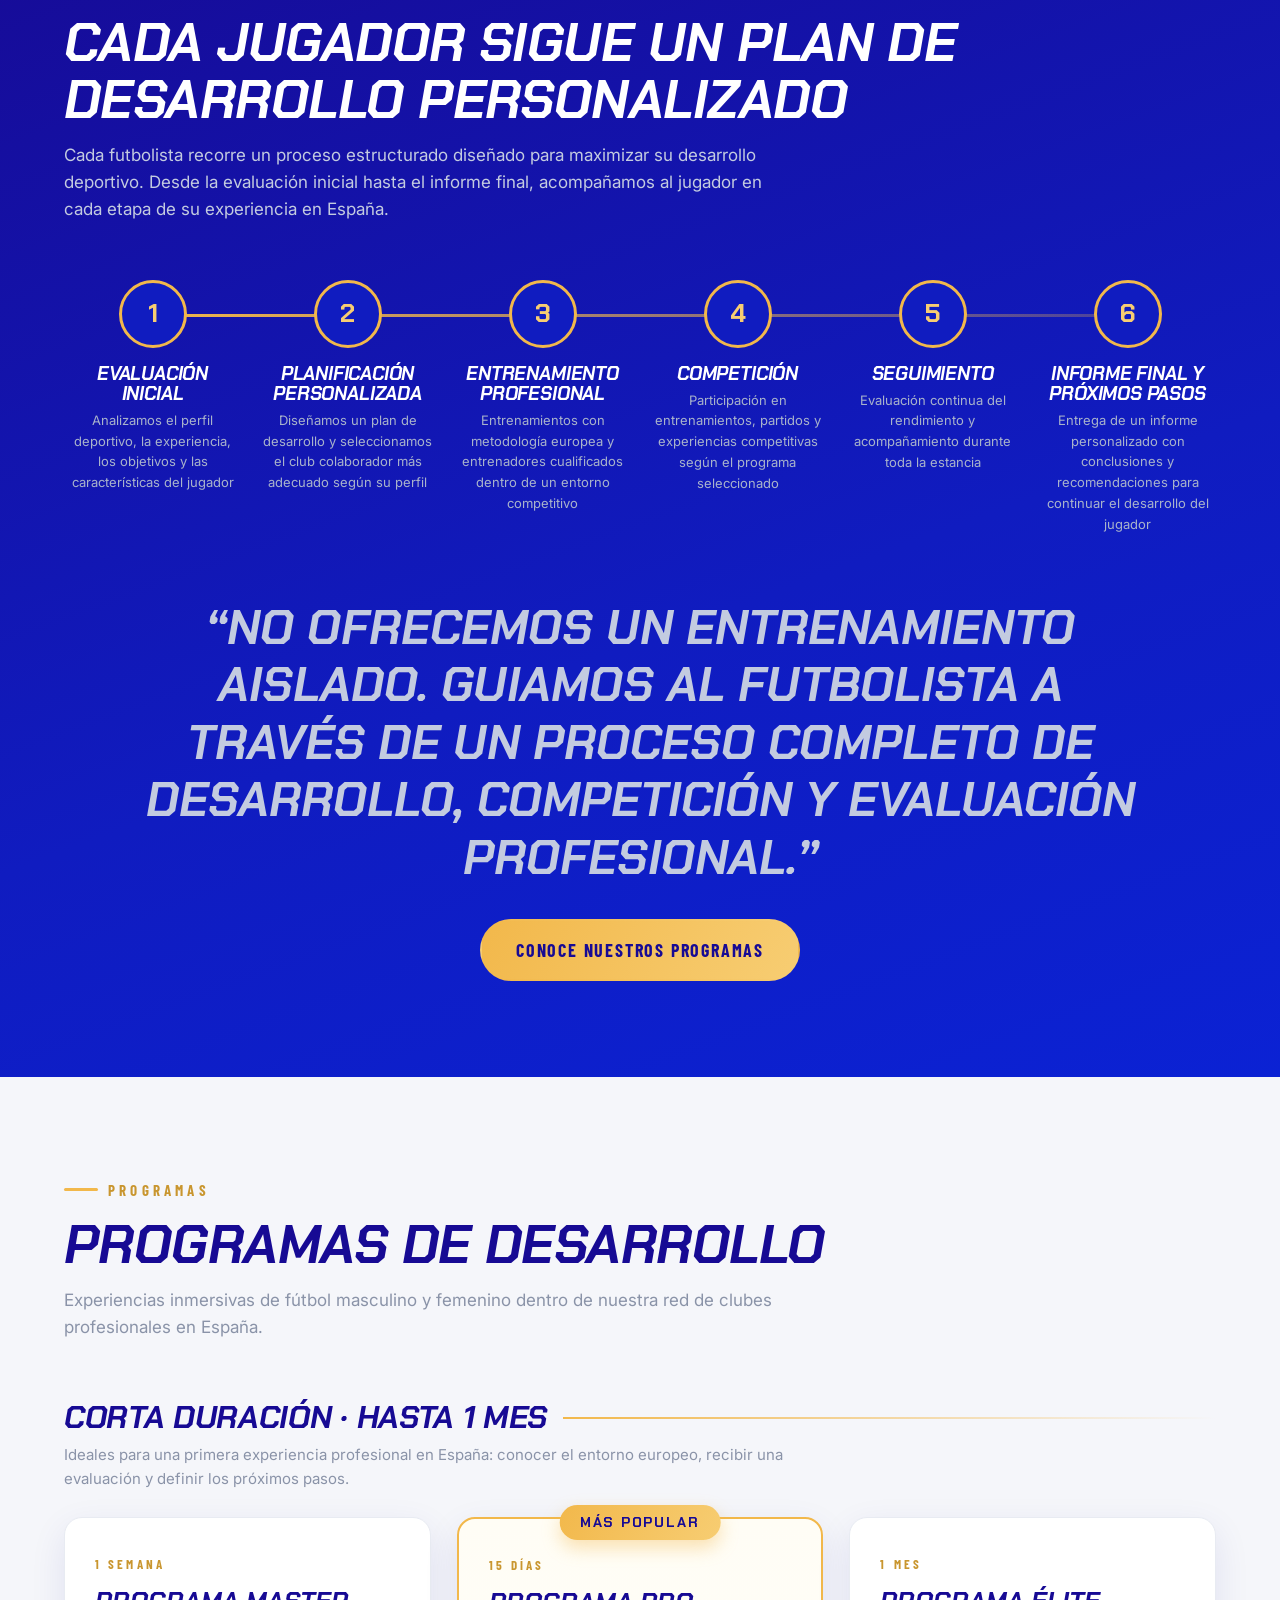
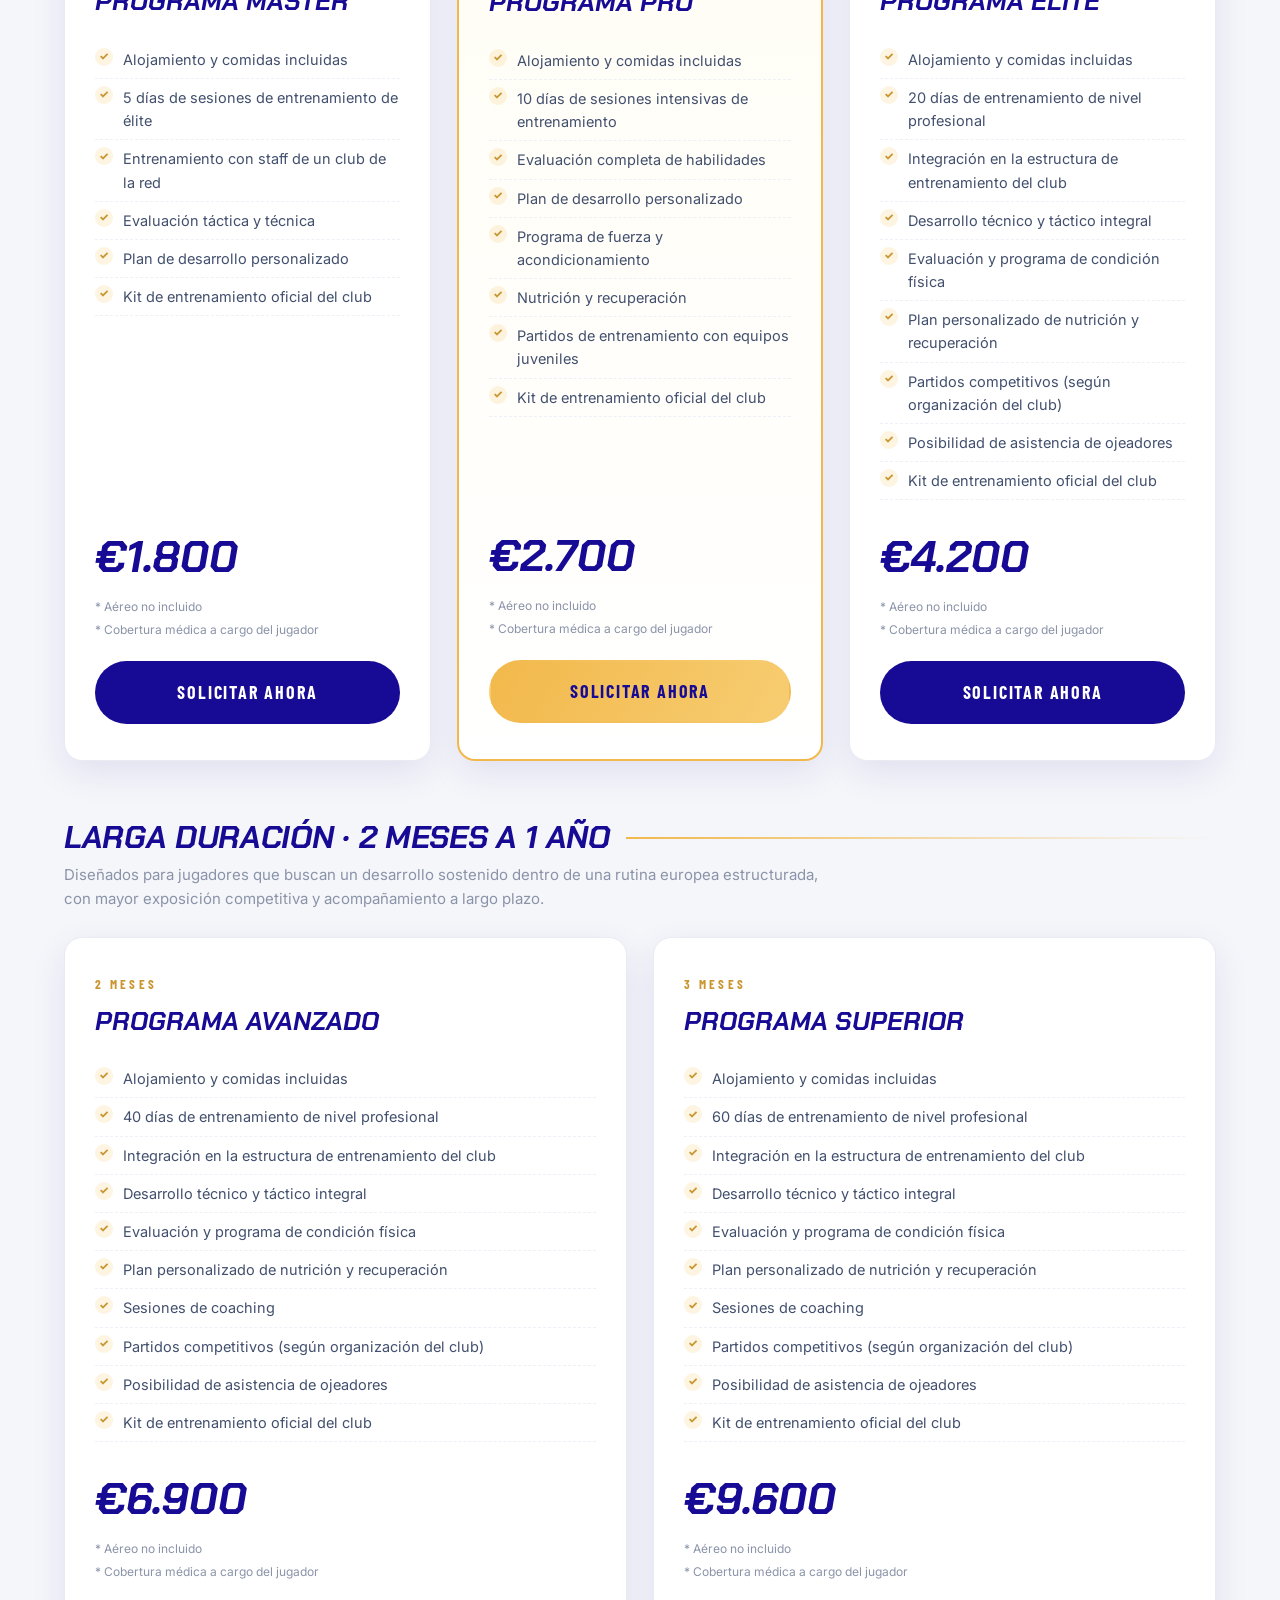
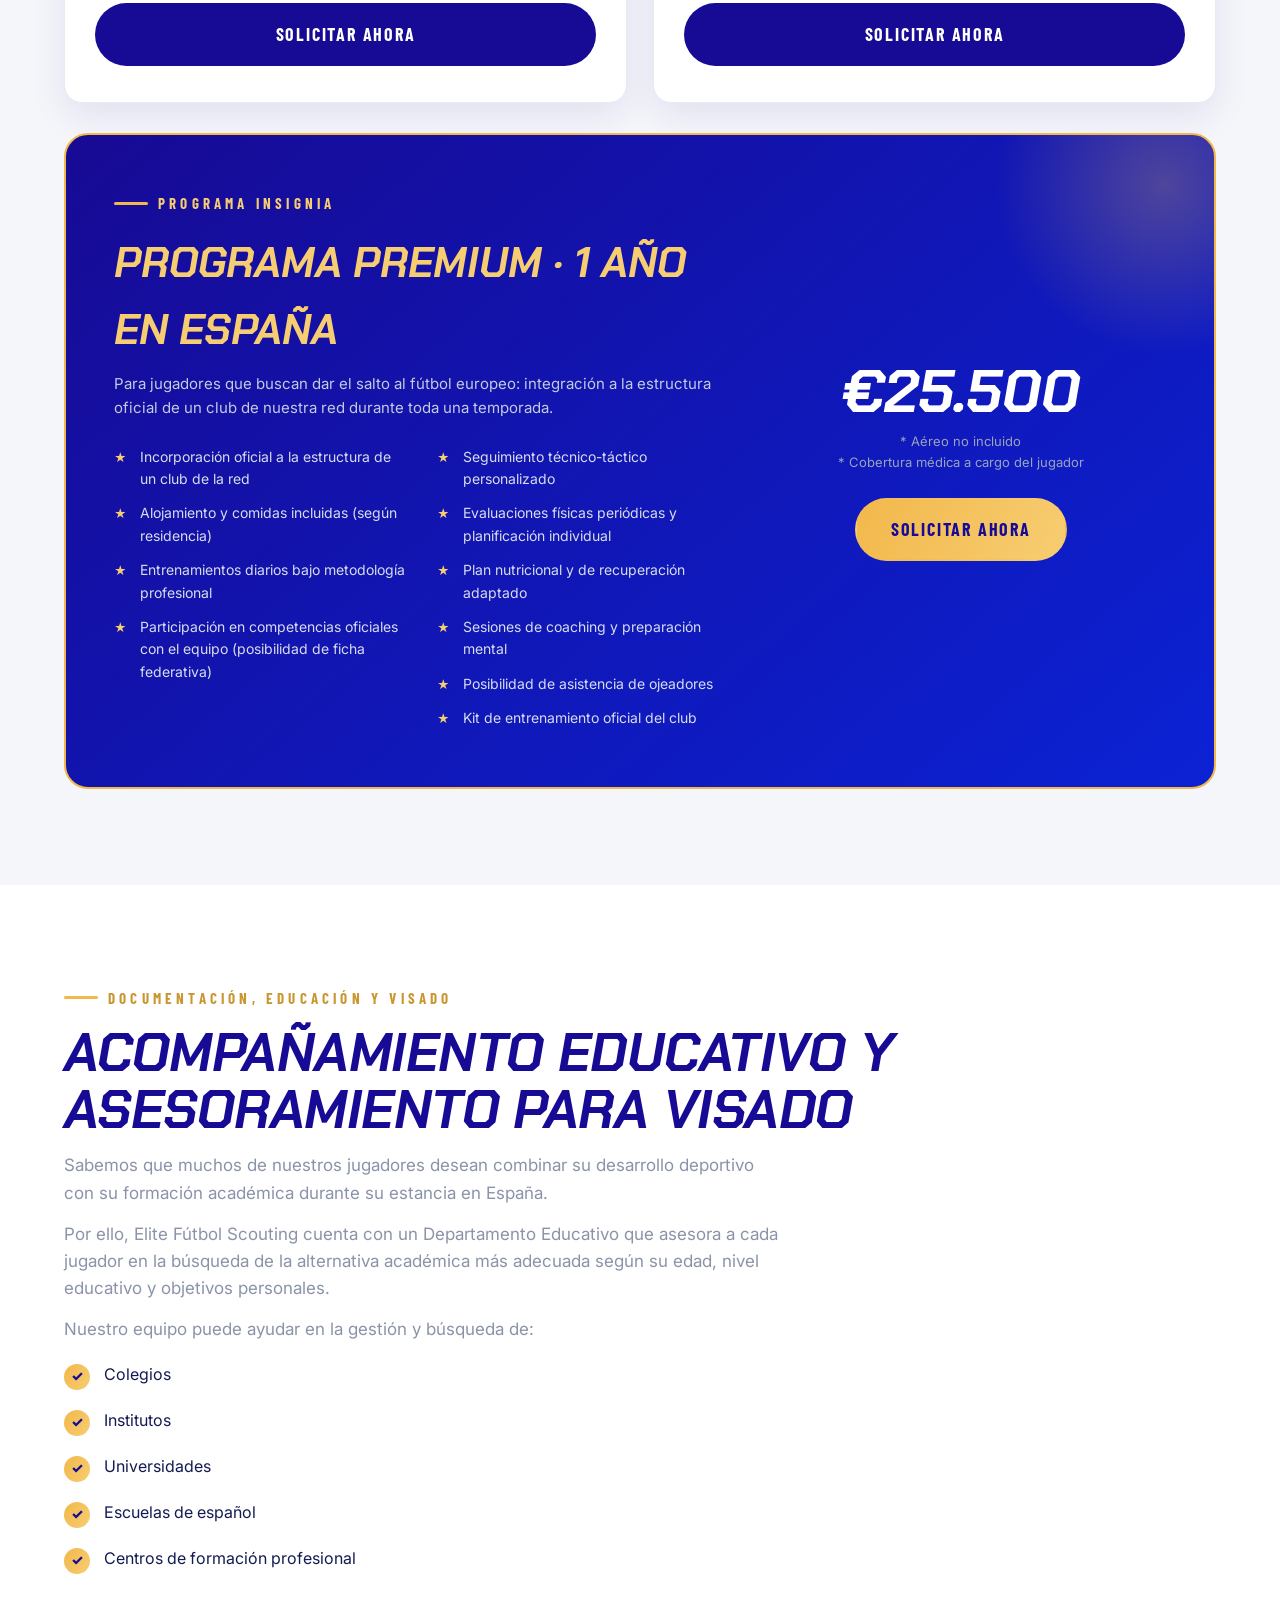
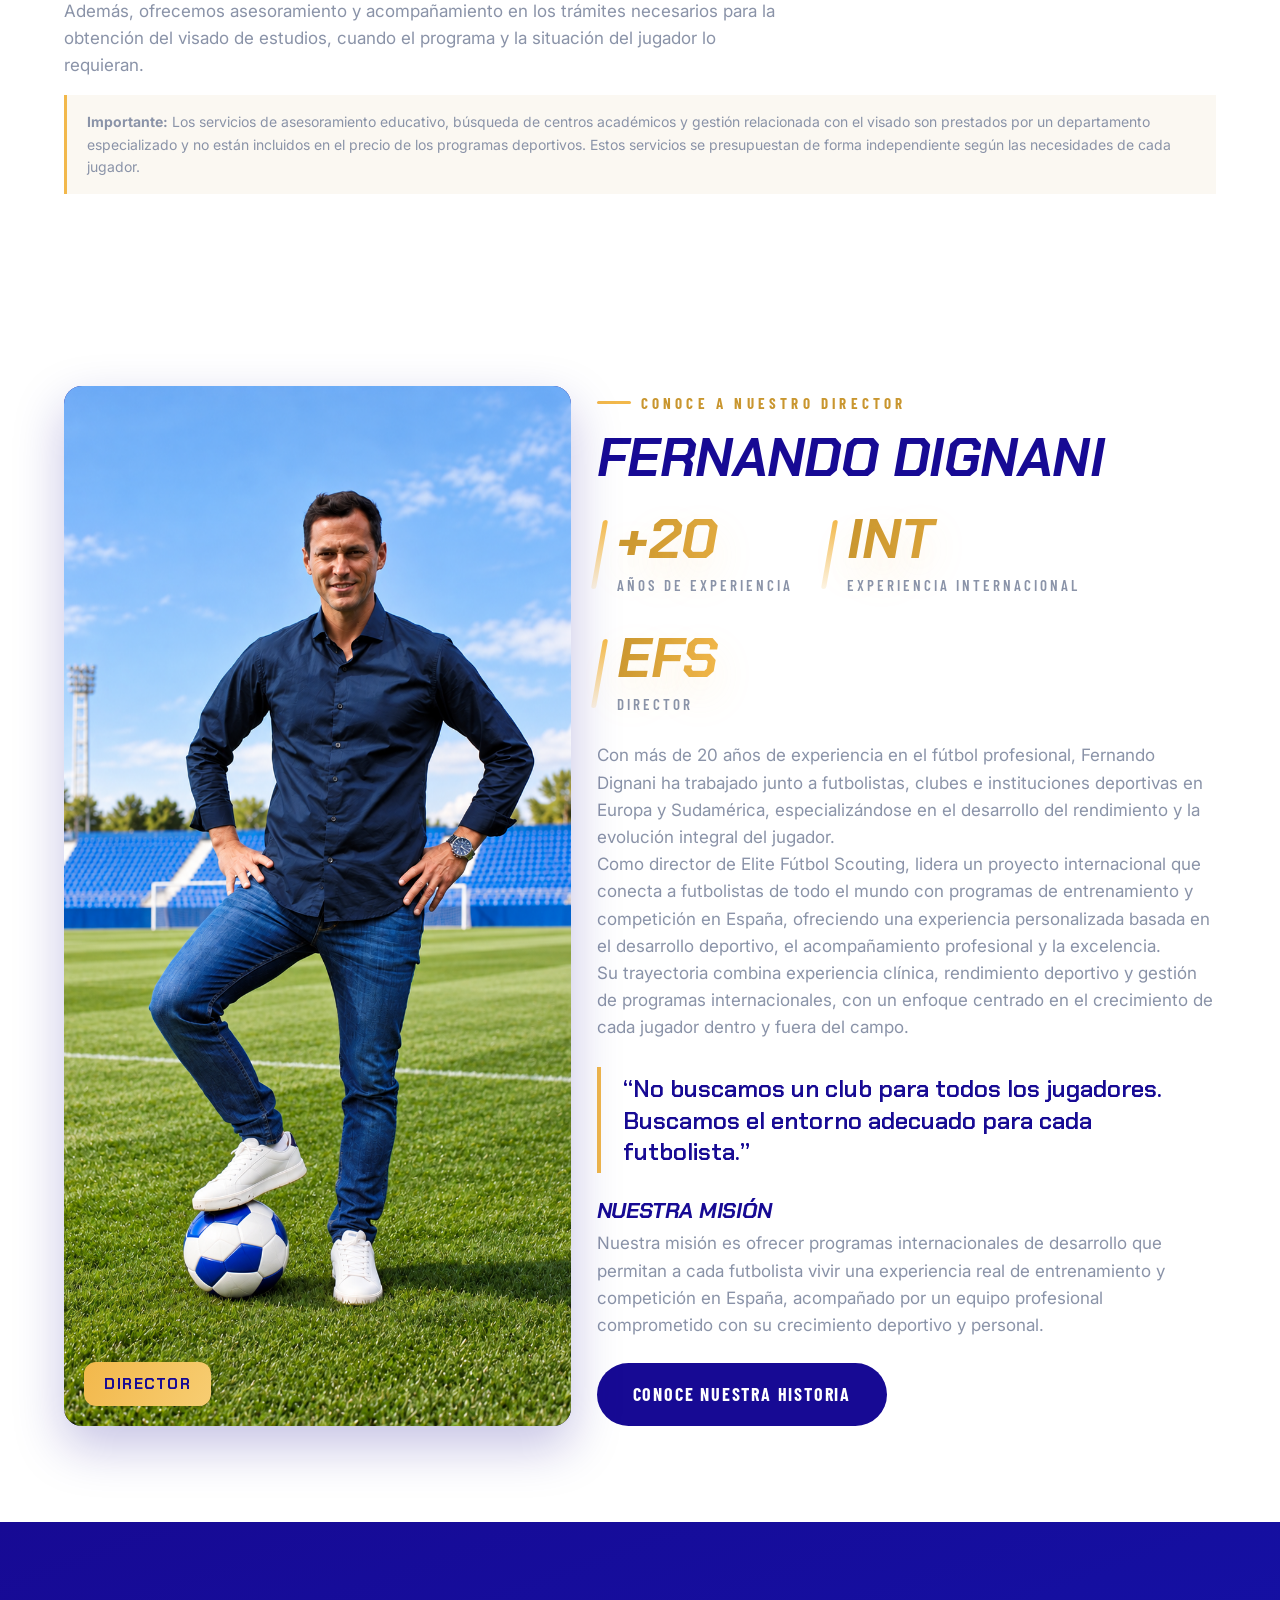
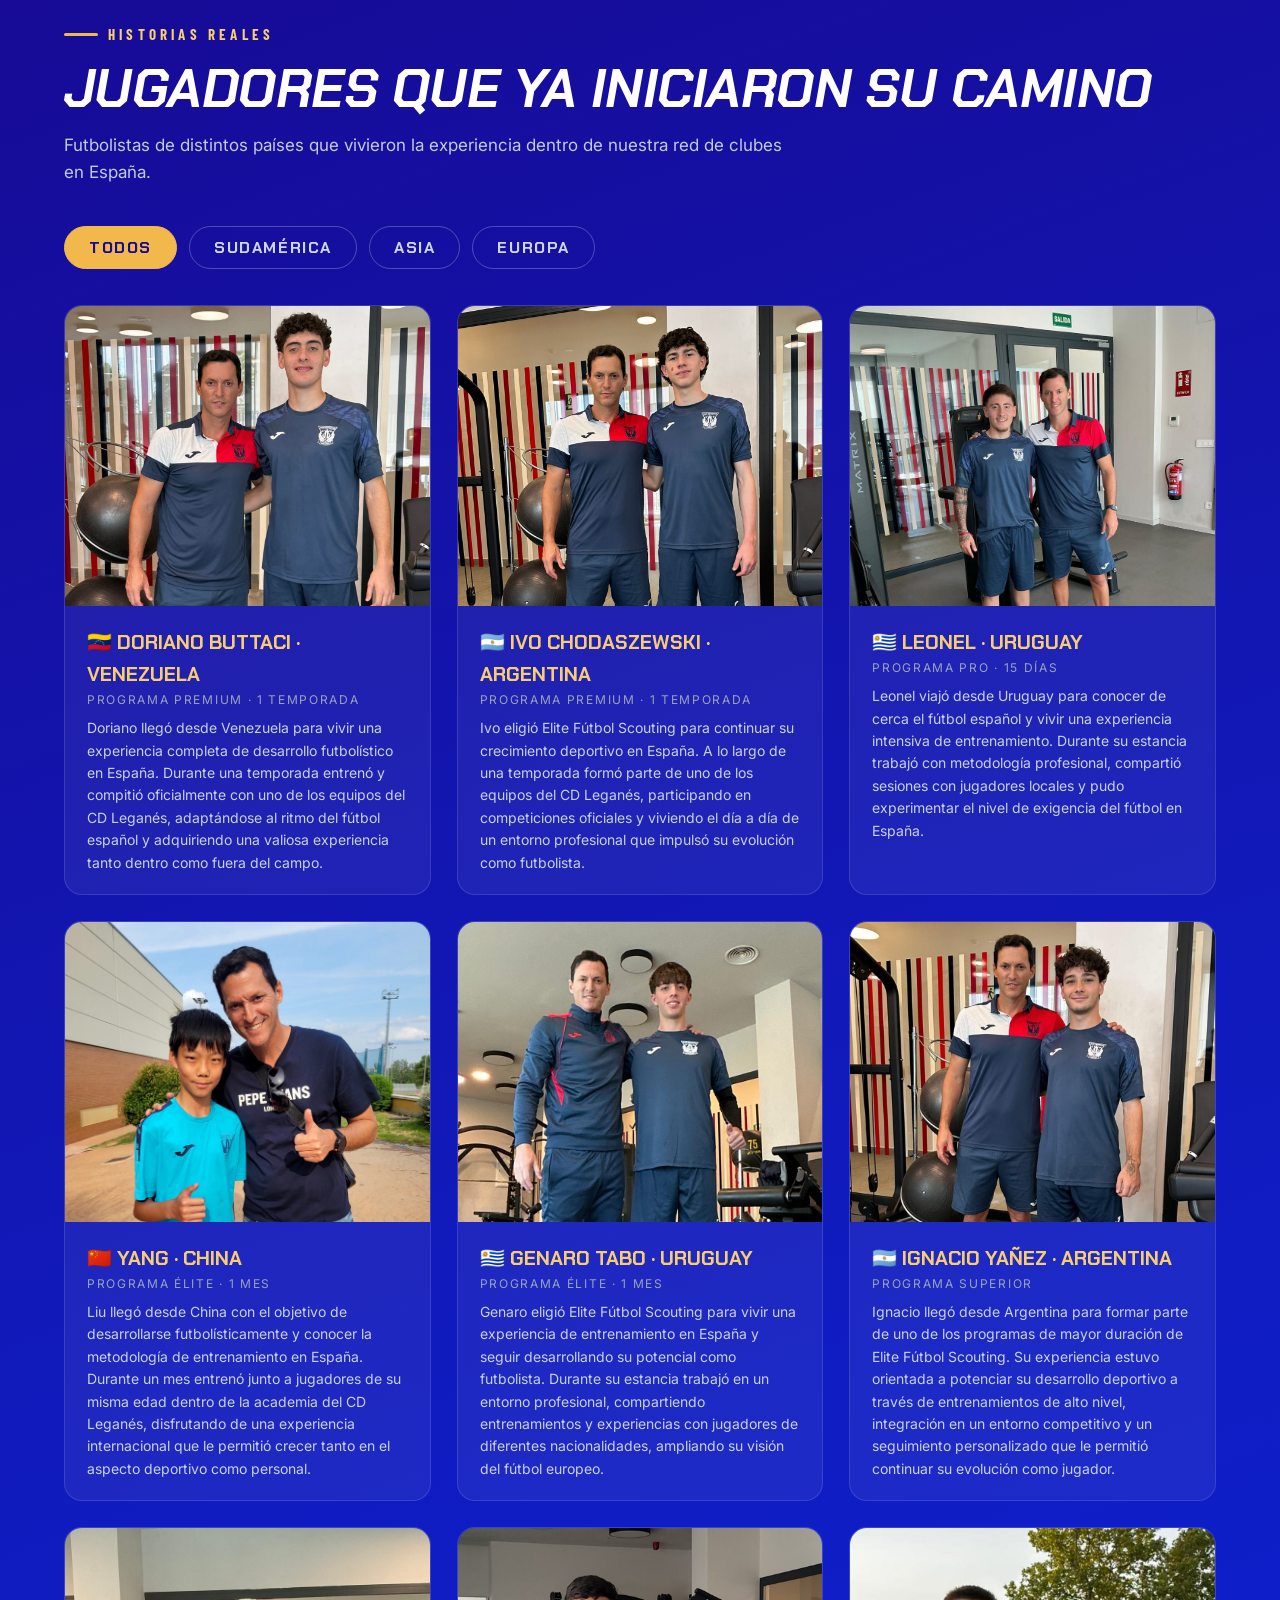
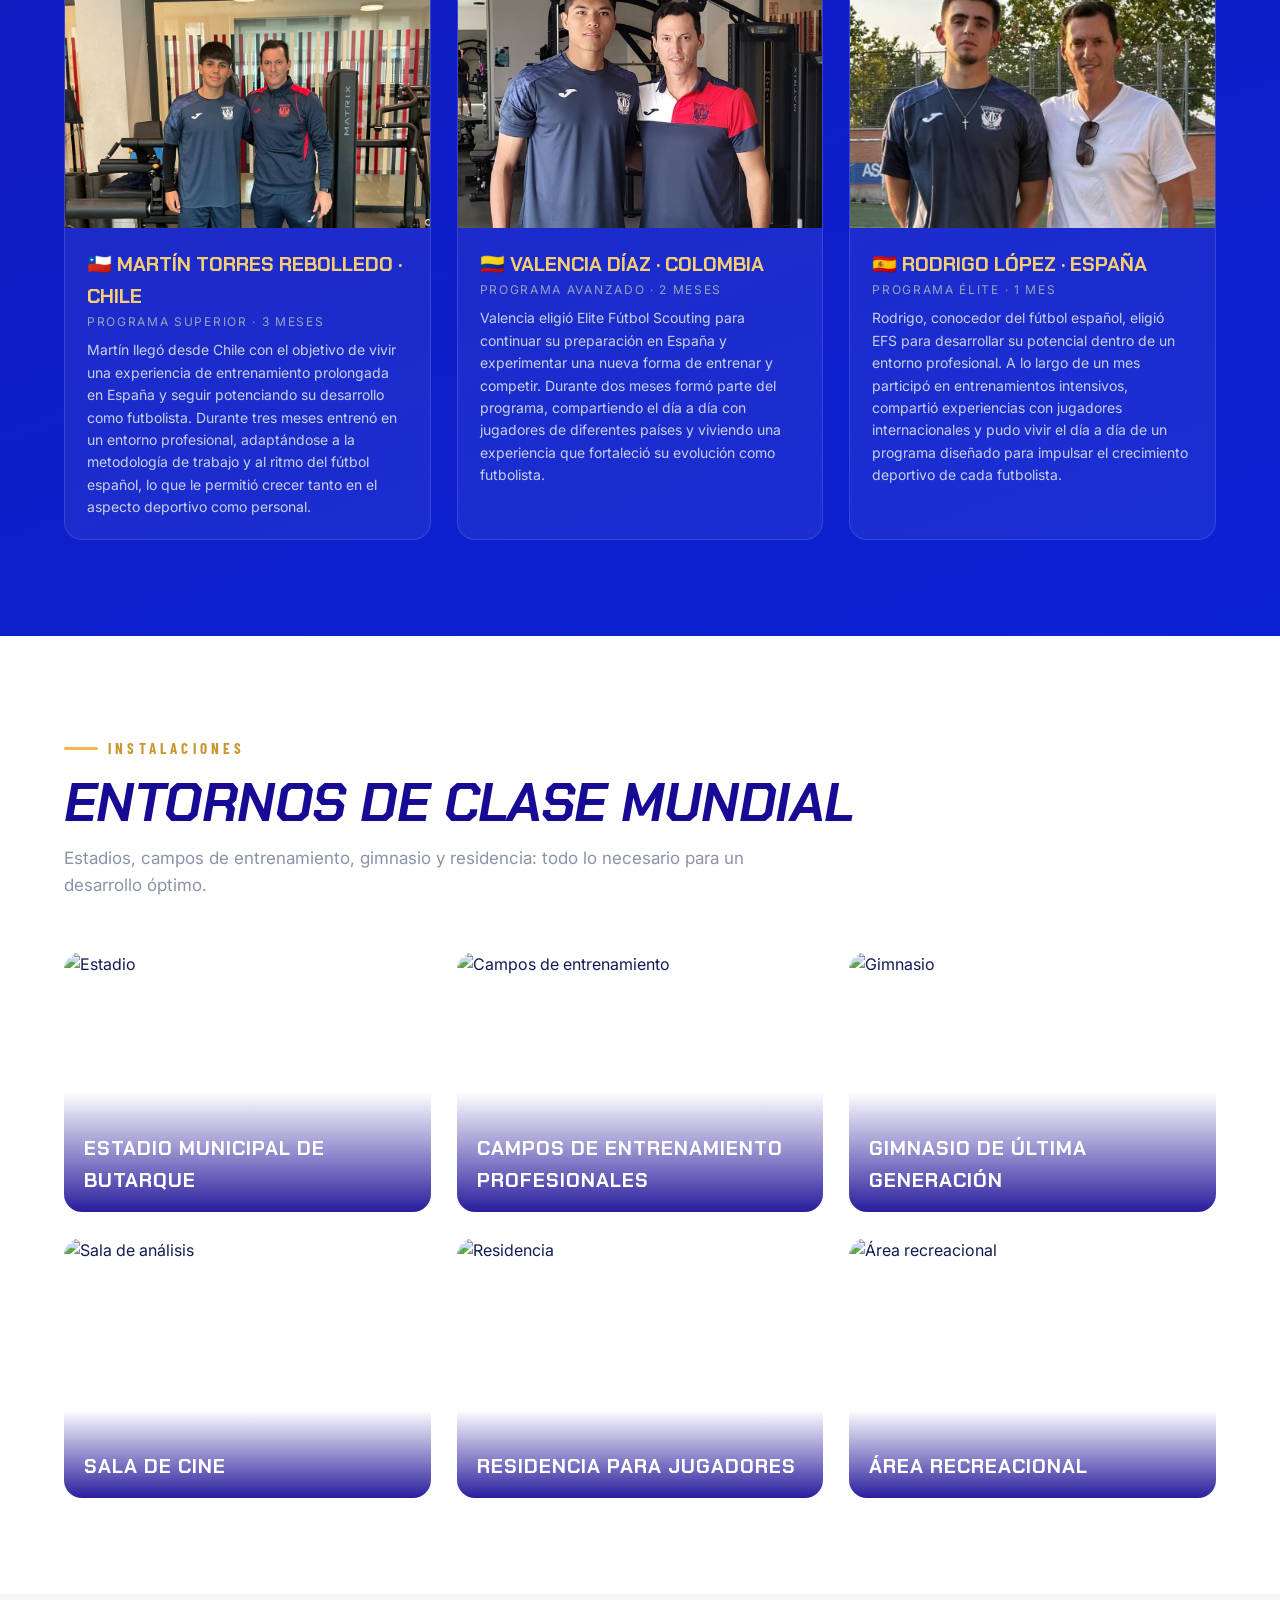
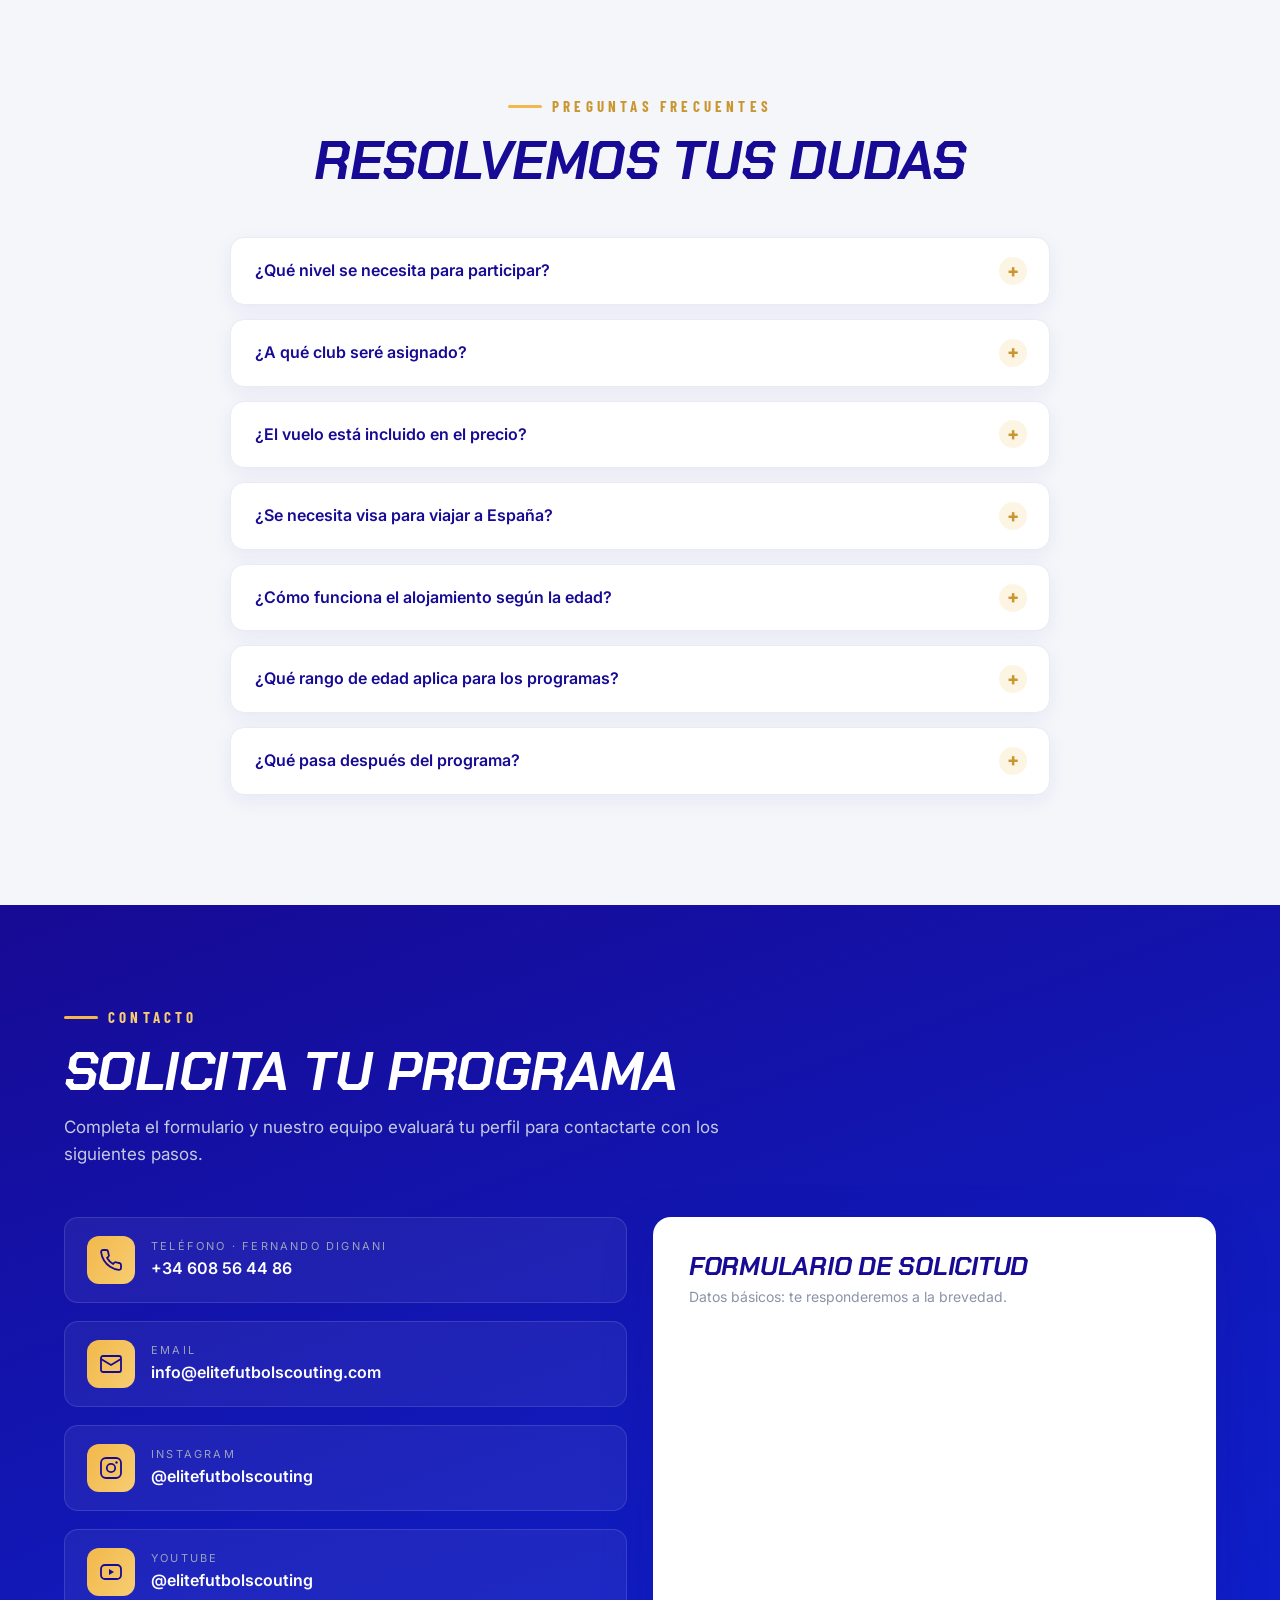
==== commit 4479c5b1: "Publicar Real Murcia CF en red de clubes y enlazar página con precios" ====
--- a/index.html
+++ b/index.html
@@ -388,12 +388,13 @@
         <div class="tag">Madrid</div>
         <p data-i18n="clubs.c1">Club histórico del fútbol profesional español, con instalaciones de primer nivel en el Estadio Municipal de Butarque.</p>
       </div>
-      <div class="club-card reveal">
-        <div class="plus" aria-hidden="true">+</div>
-        <h3 data-i18n="clubs.c3t">Próximamente</h3>
-        <div class="tag" data-i18n="clubs.c3tag">Nuevos destinos</div>
-        <p data-i18n="clubs.c3">Nuestra red sigue creciendo con nuevos clubes colaboradores en España para ampliar las oportunidades de desarrollo.</p>
-      </div>
+      <a class="club-card reveal" href="real-murcia.html" style="display:block;text-decoration:none;color:inherit" aria-label="Ver programas y tarifas del Real Murcia CF">
+        <img src="escudo.png" alt="Escudo del Real Murcia CF" loading="lazy">
+        <h3>Real Murcia CF</h3>
+        <div class="tag">Murcia</div>
+        <p>Programas internacionales de entrenamiento y desarrollo futbolístico en el Real Murcia CF. Descubre las duraciones, los servicios incluidos y las tarifas.</p>
+        <span style="display:inline-block;margin-top:12px;font-weight:700;text-decoration:underline">Ver programas y tarifas</span>
+      </a>
       <div class="club-card club-future reveal">
         <div class="plus">+</div>
         <h3 data-i18n="clubs.c3t">Próximamente</h3>
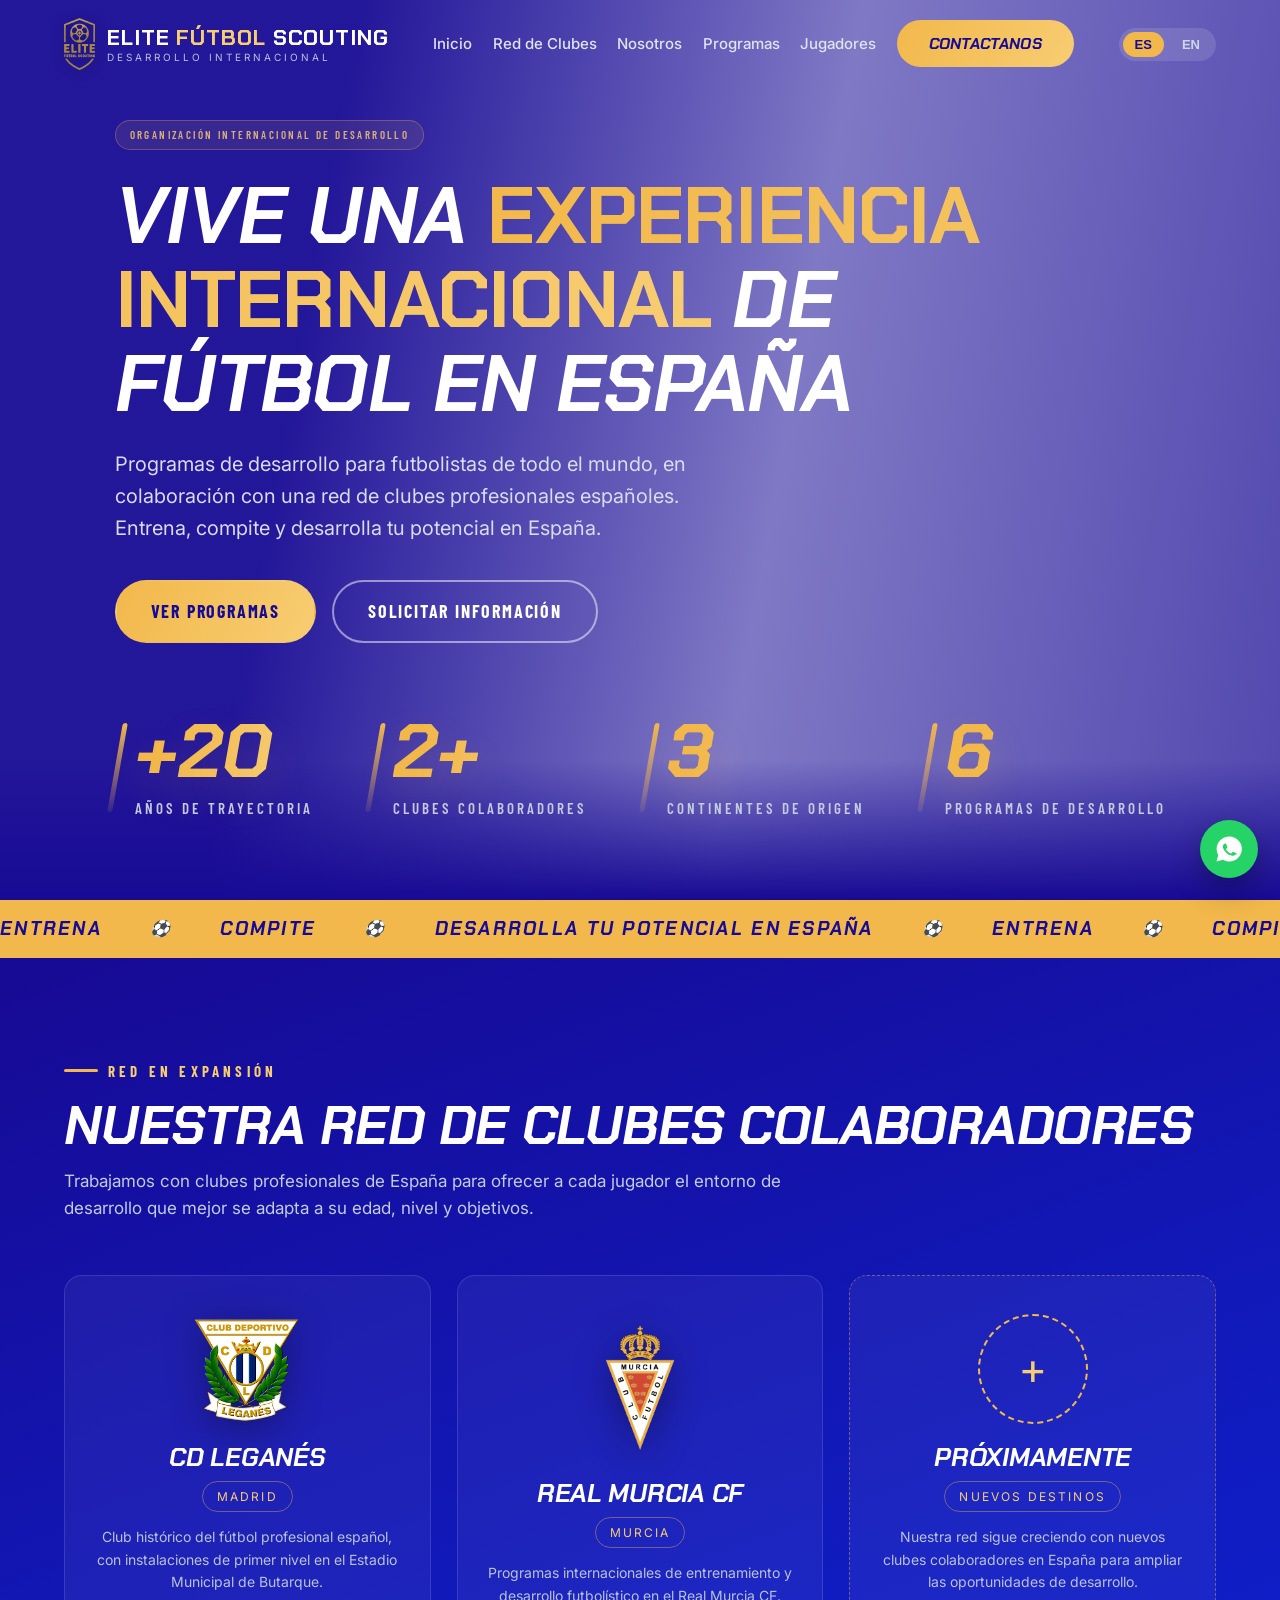
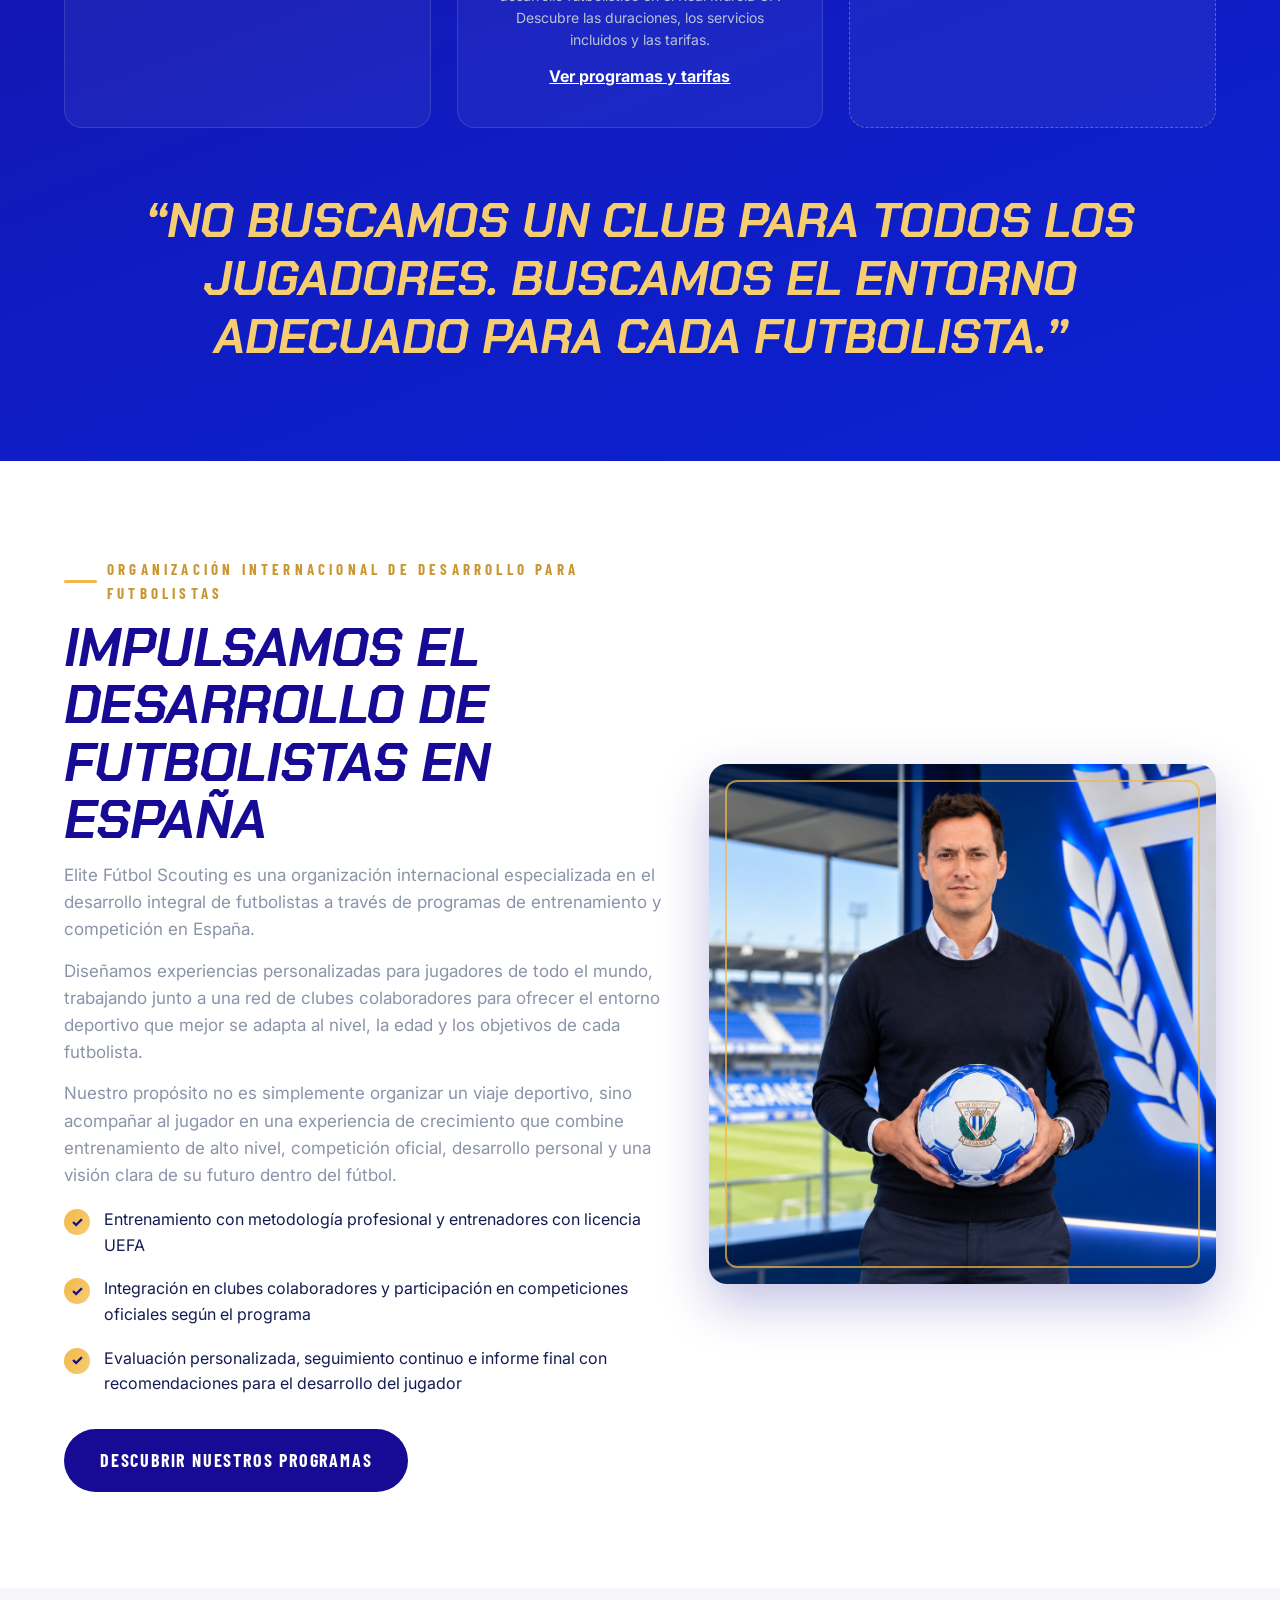
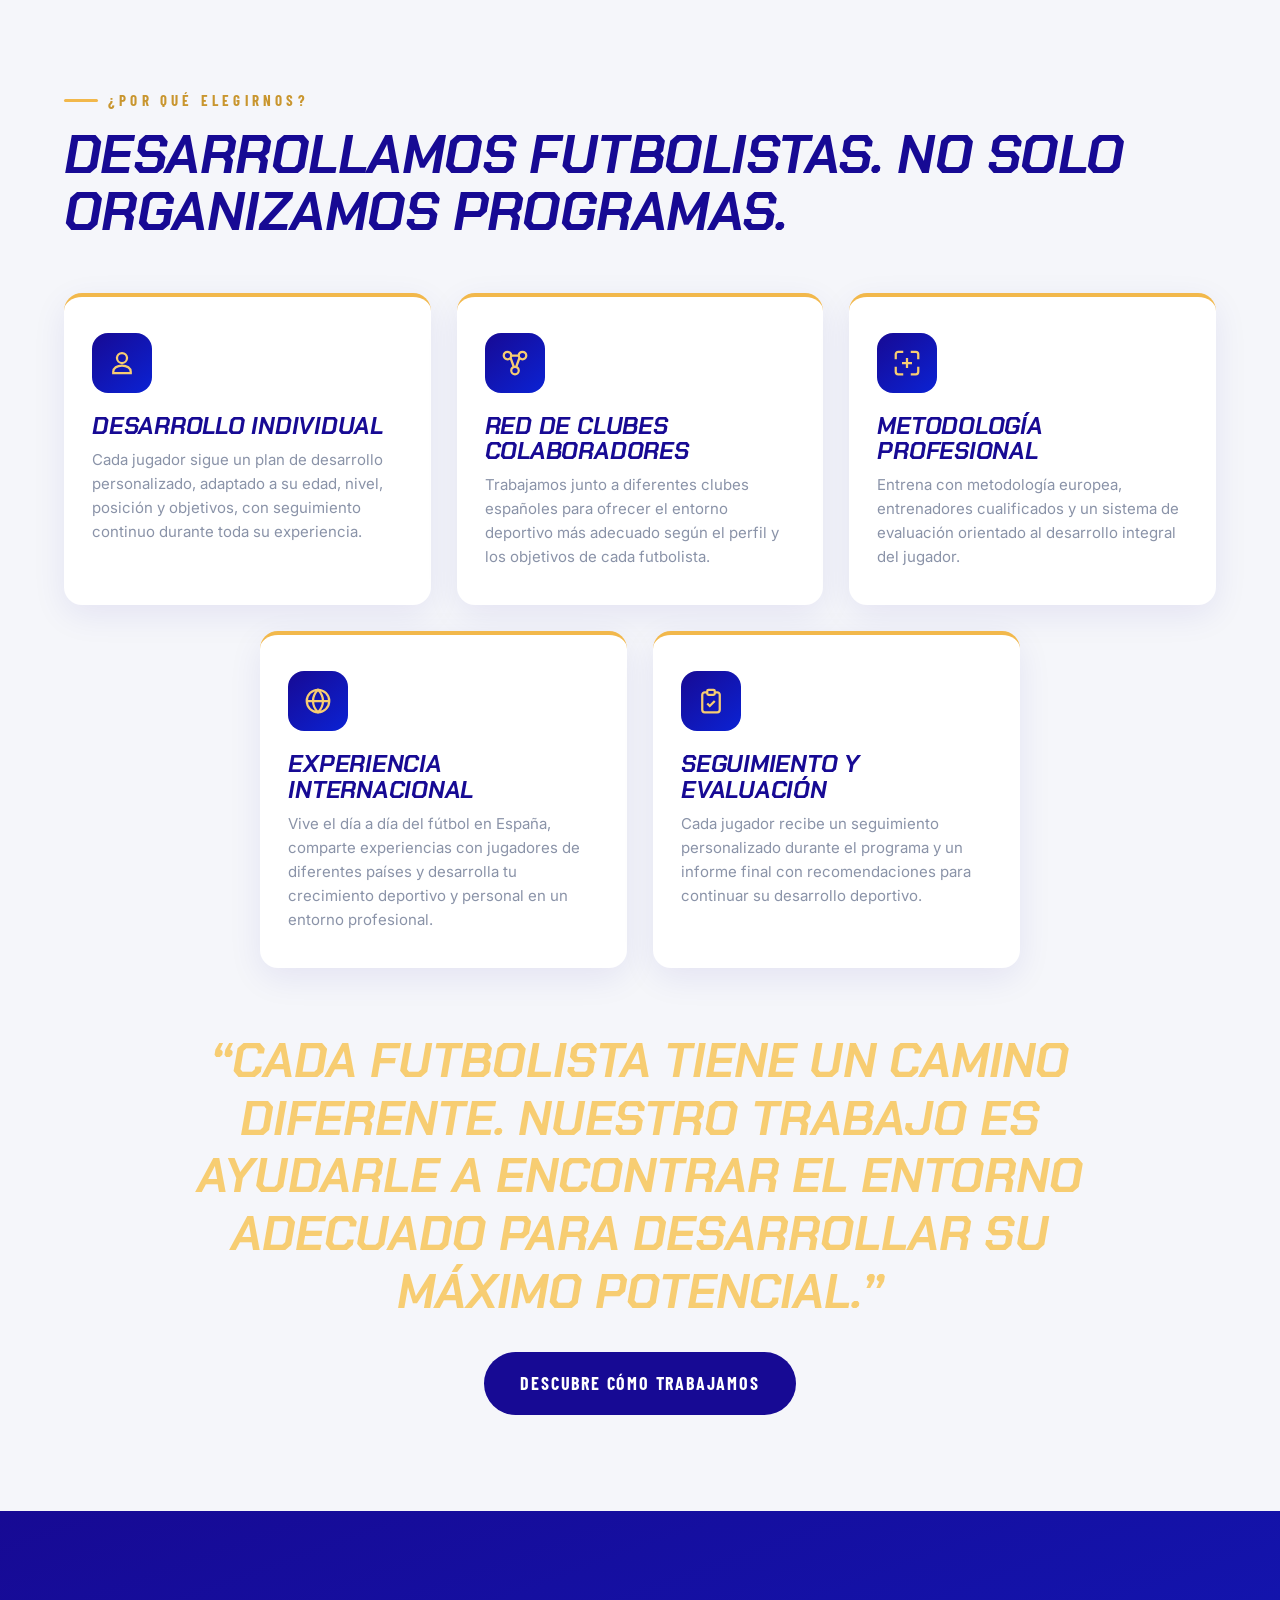
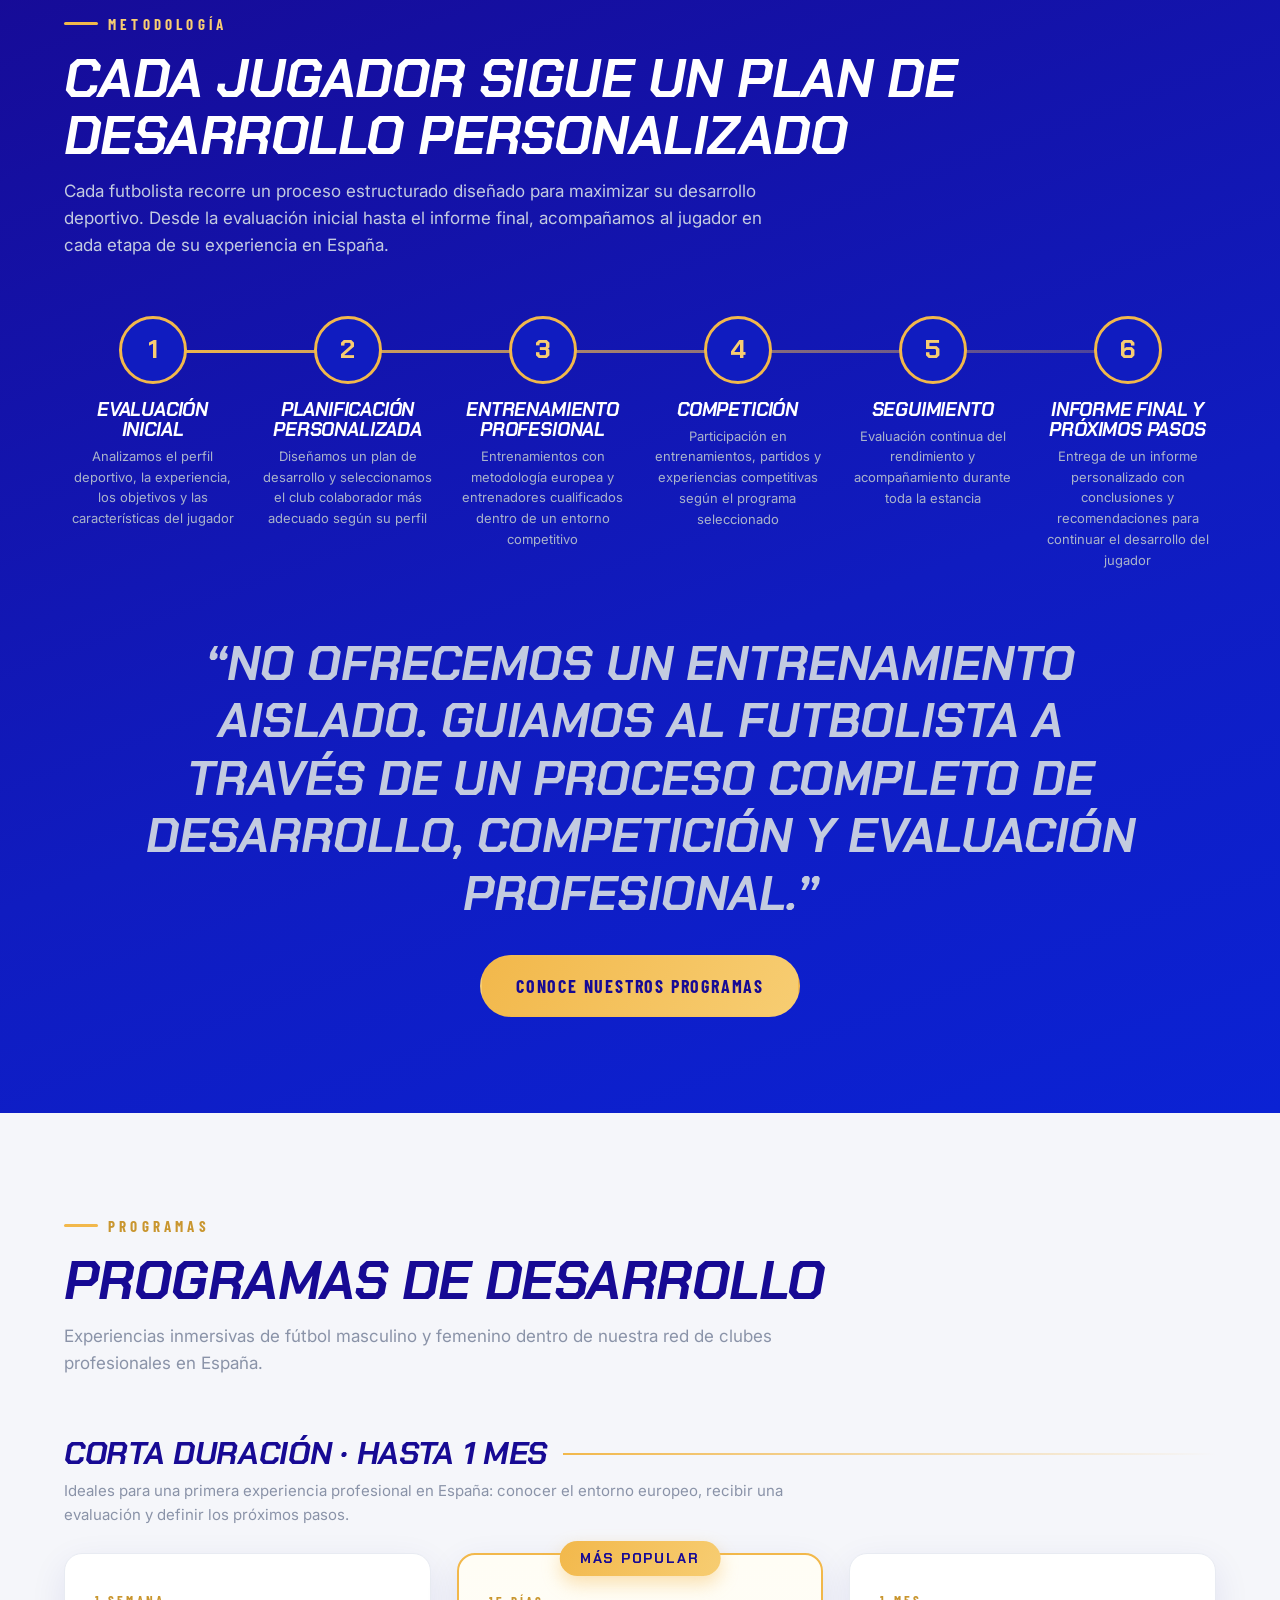
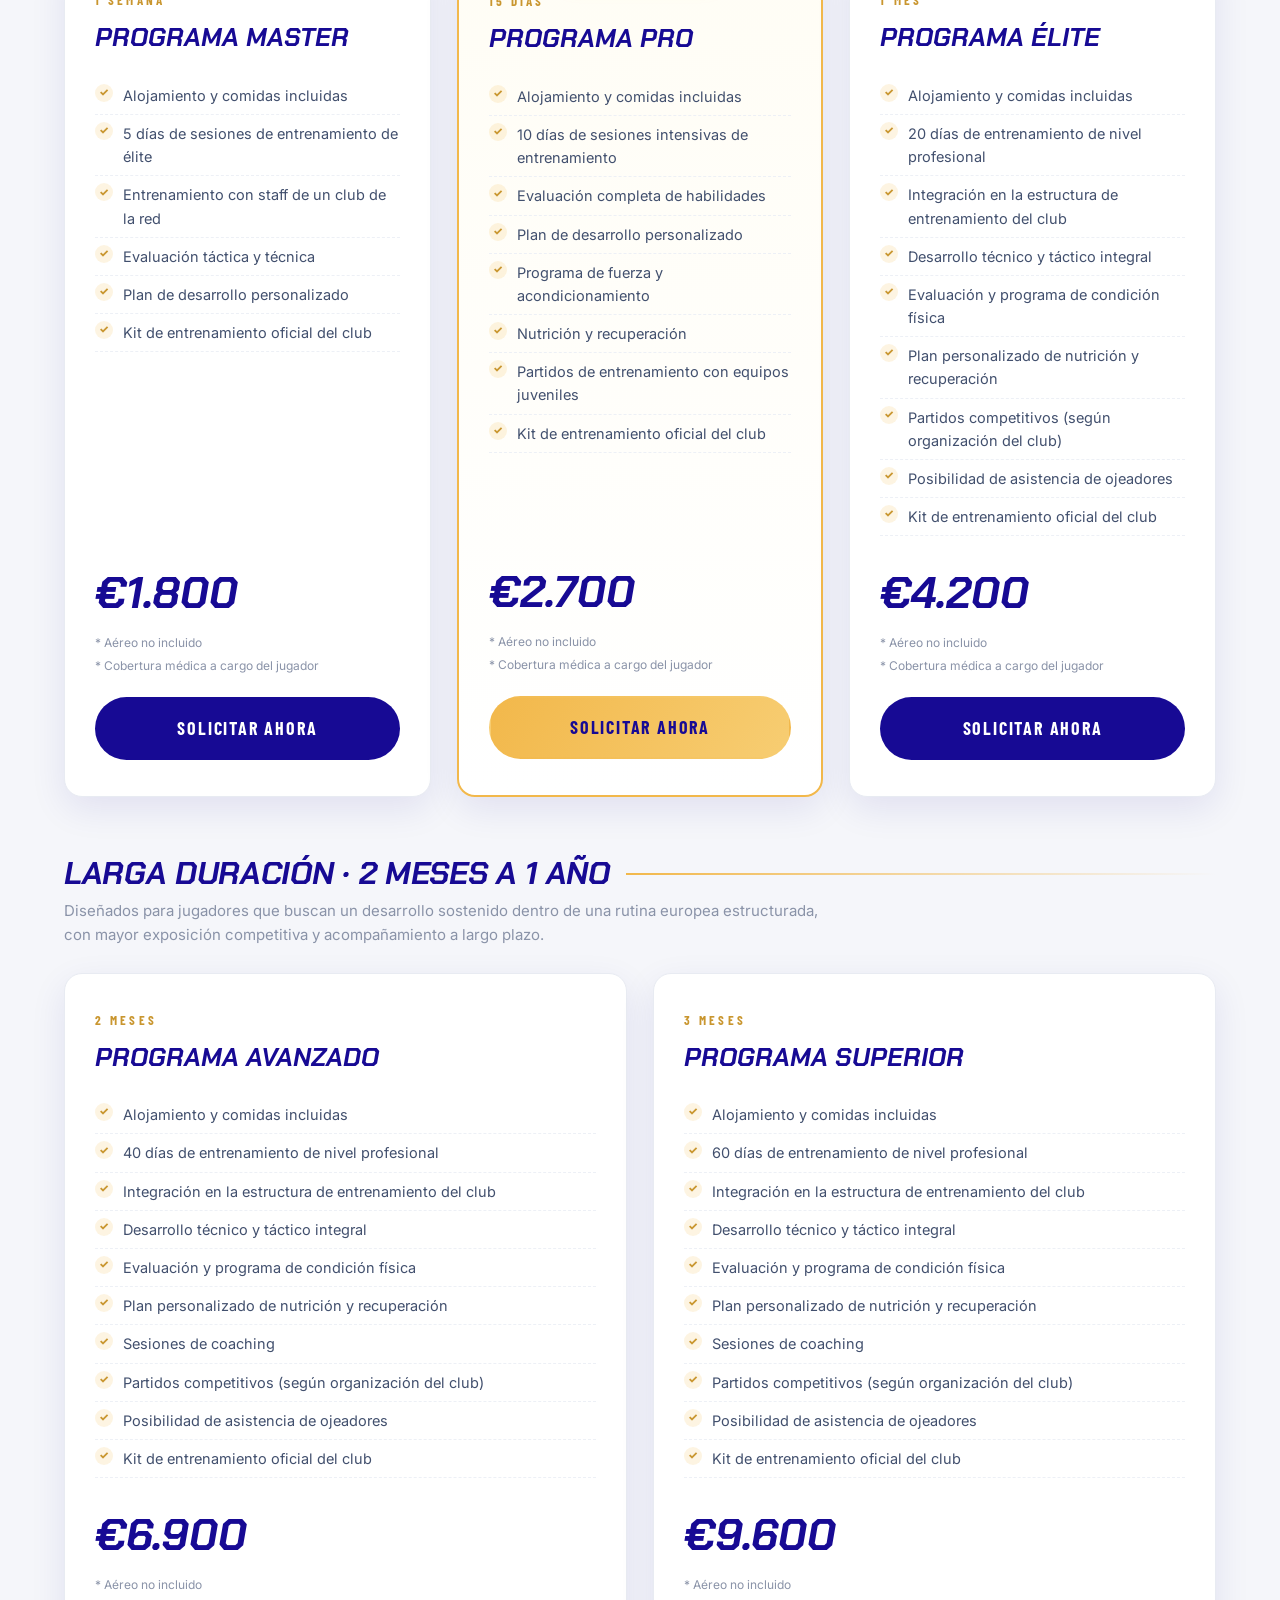
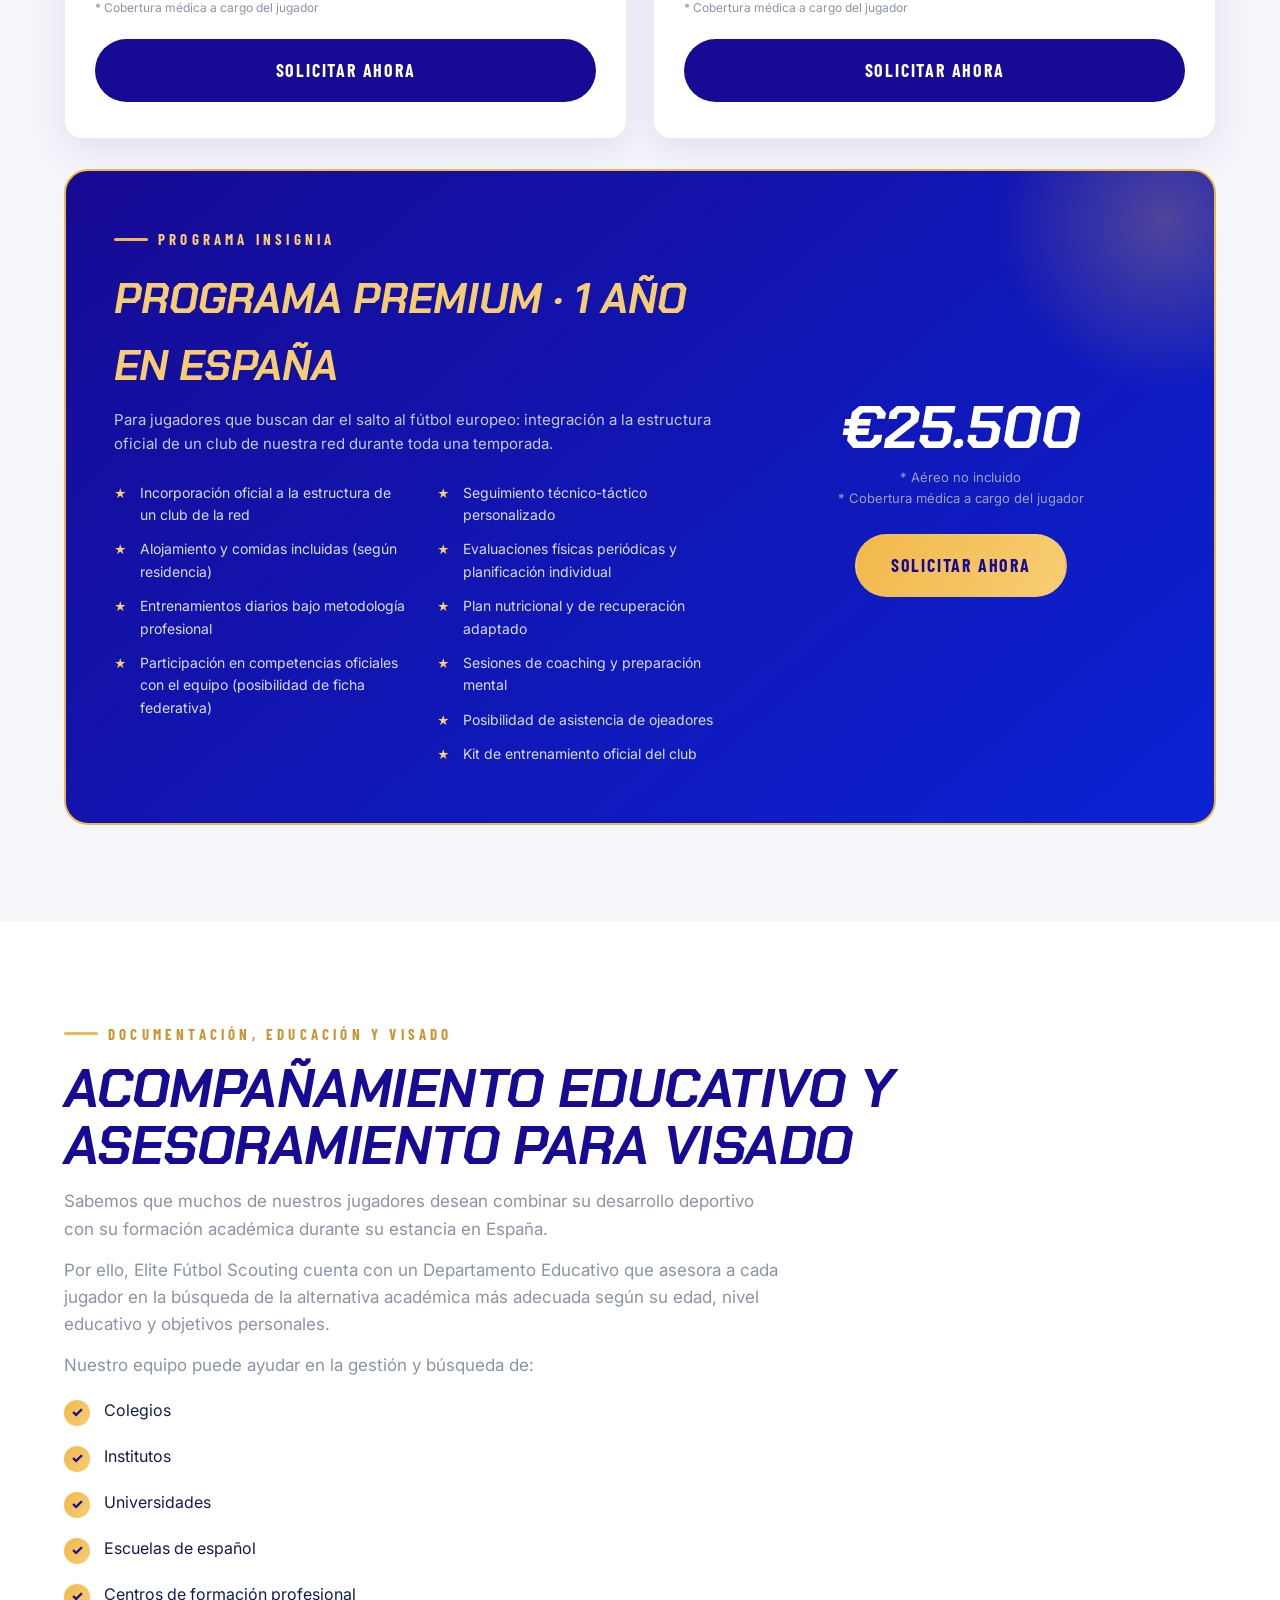
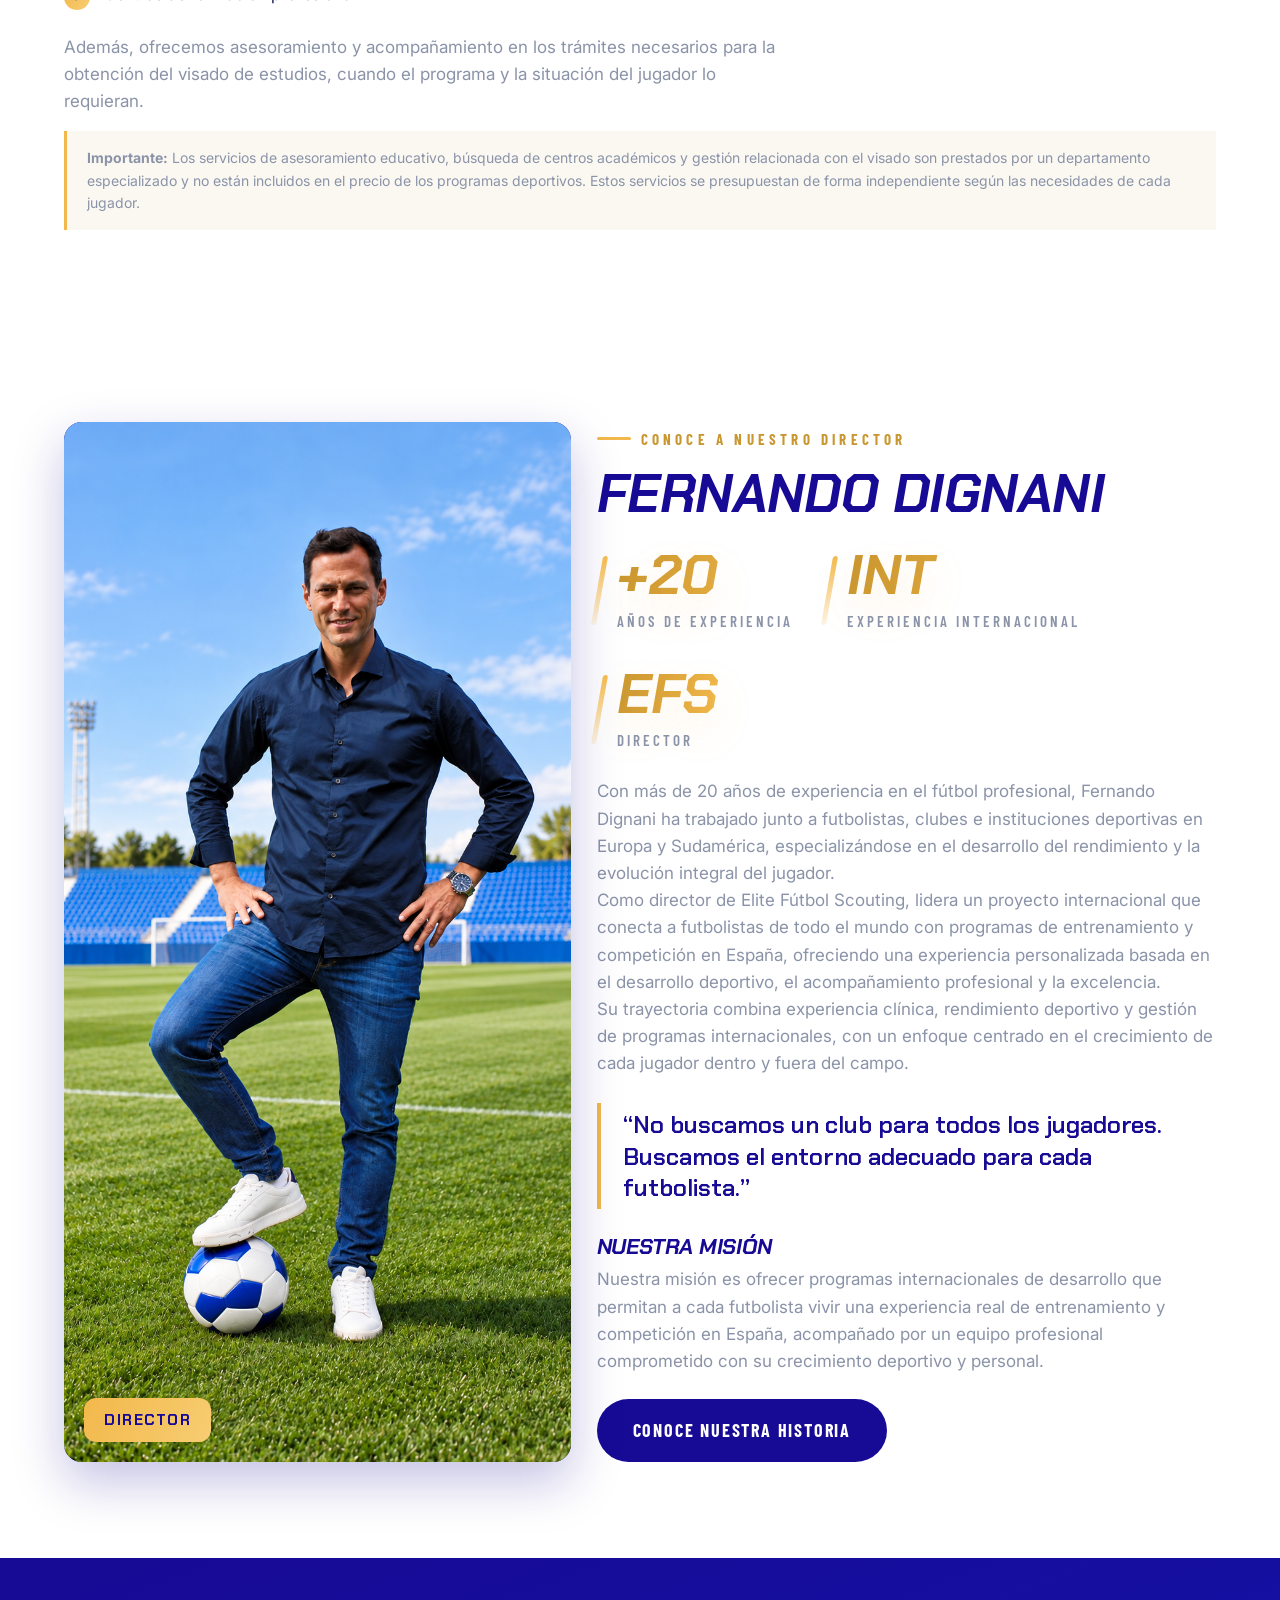
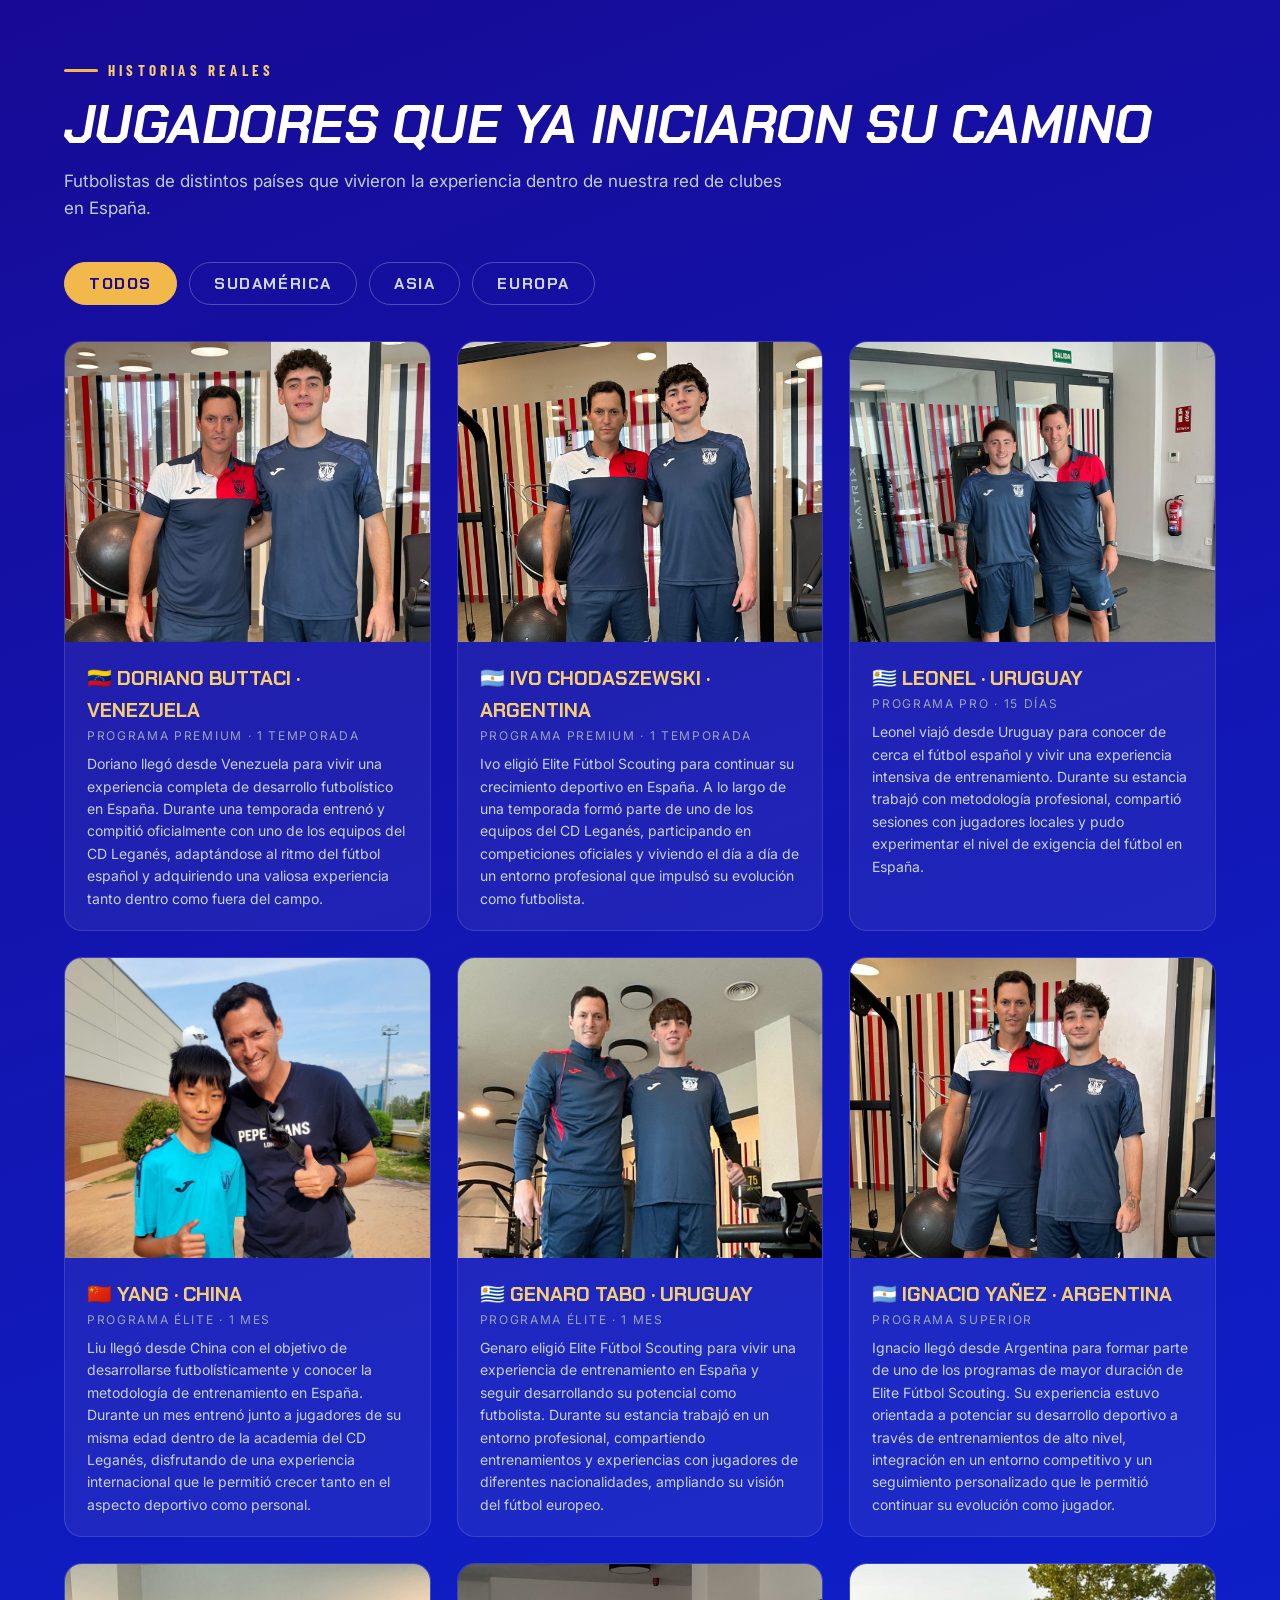
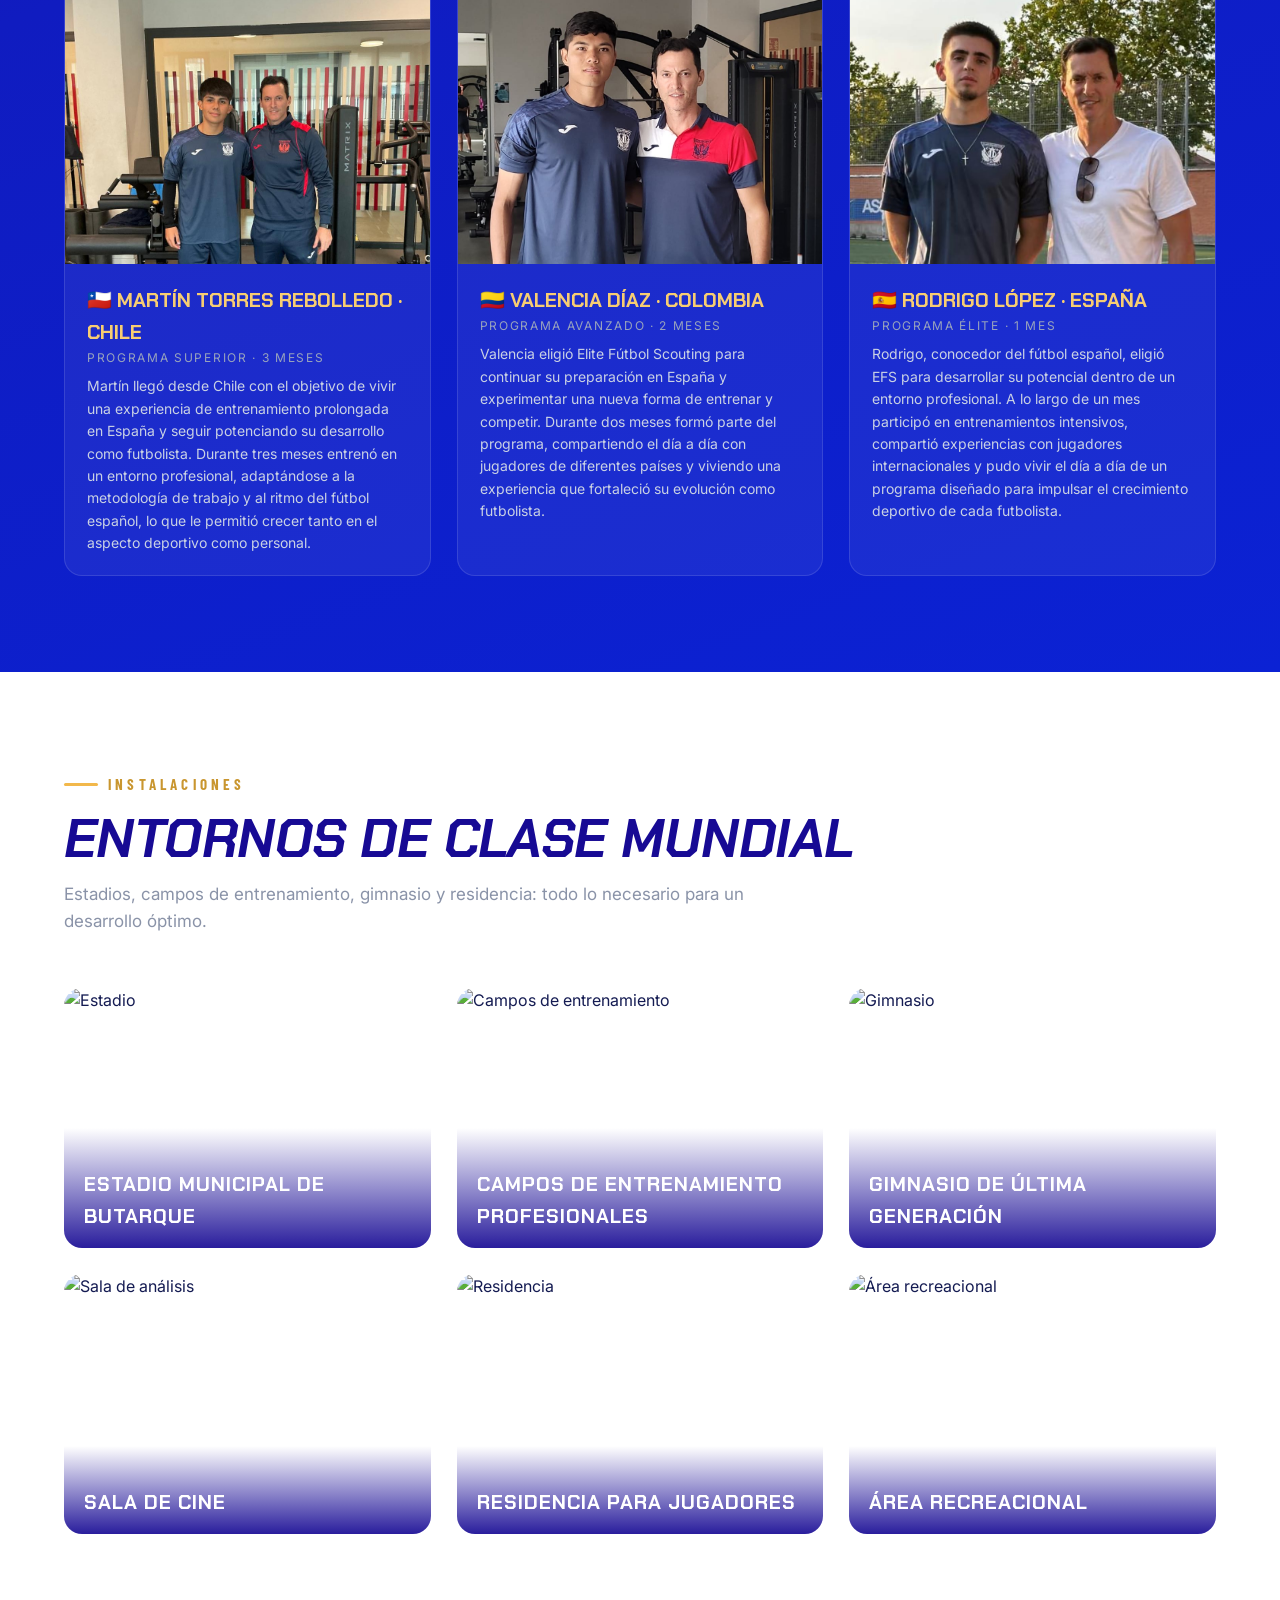
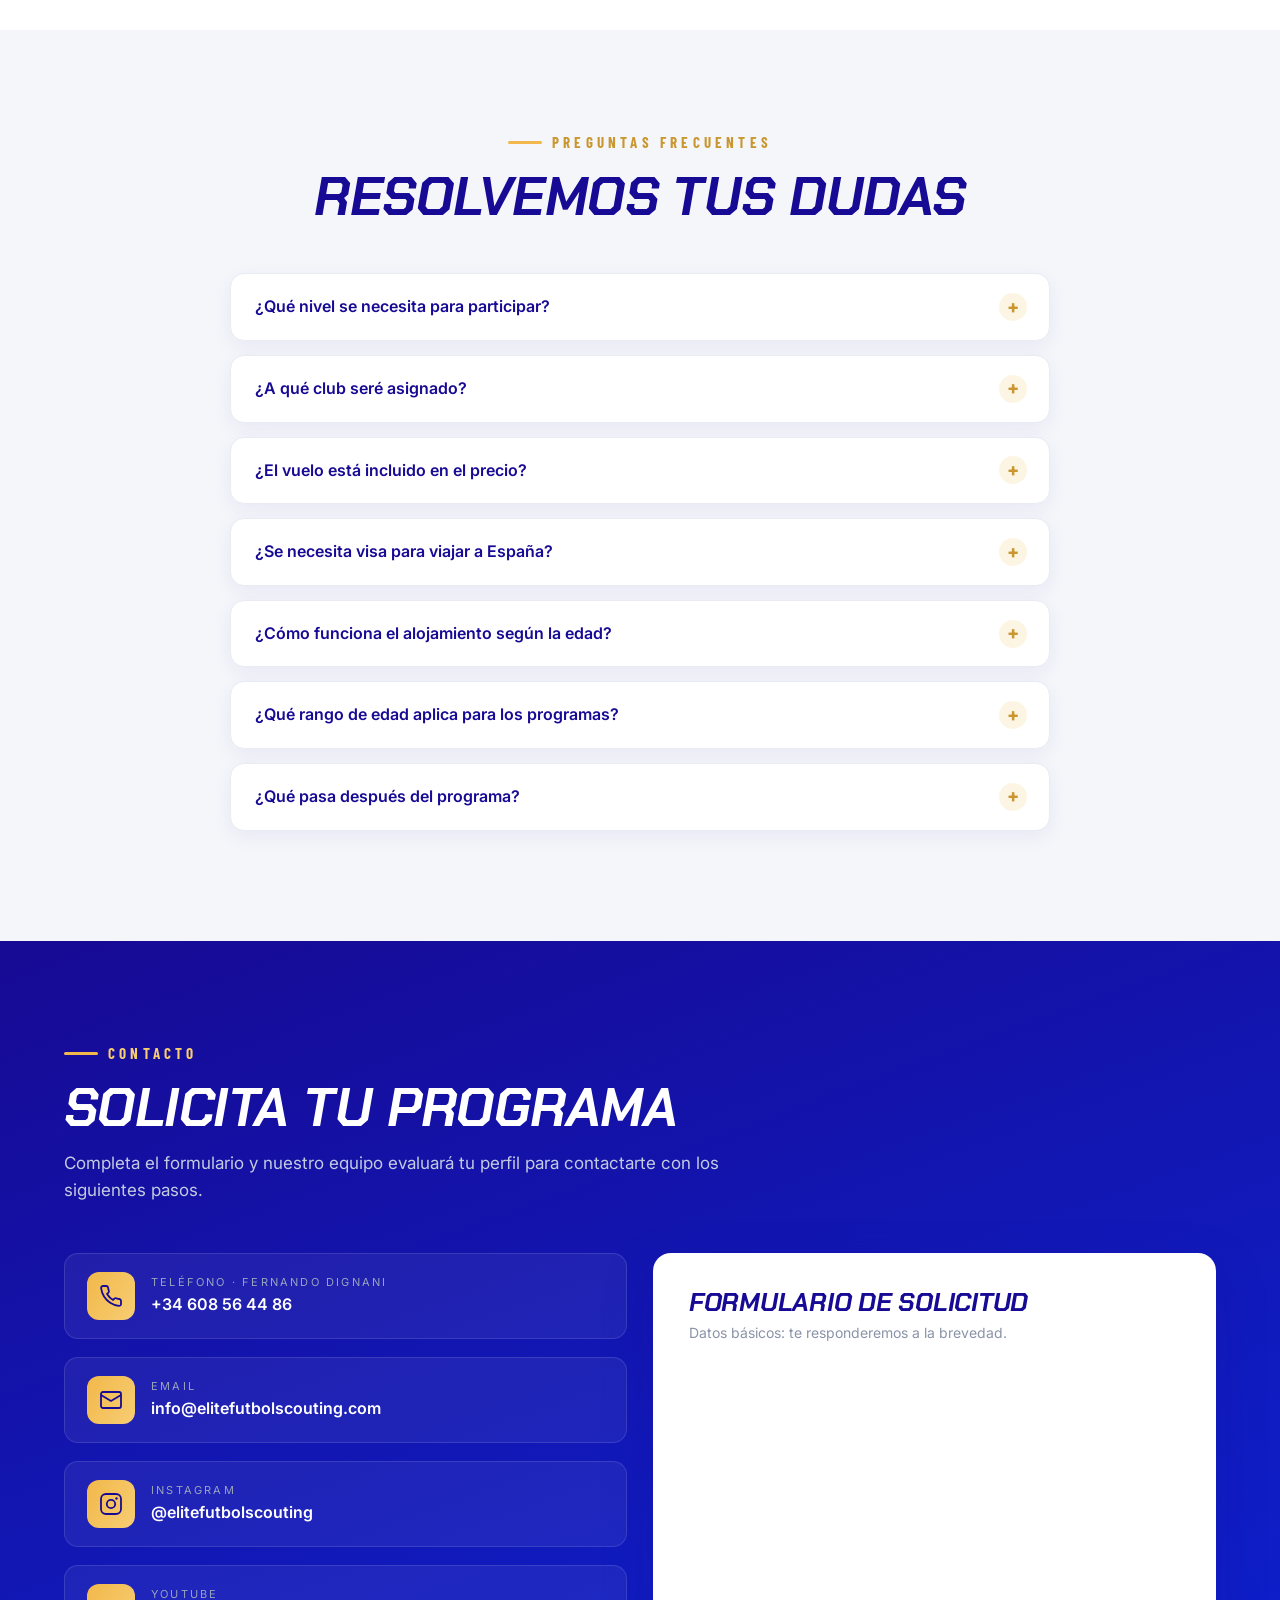
==== commit 1bf79fa0: "Agrandar escudo del Real Murcia CF en tarjeta de clubes" ====
--- a/index.html
+++ b/index.html
@@ -389,7 +389,7 @@
         <p data-i18n="clubs.c1">Club histórico del fútbol profesional español, con instalaciones de primer nivel en el Estadio Municipal de Butarque.</p>
       </div>
       <a class="club-card reveal" href="real-murcia.html" style="display:block;text-decoration:none;color:inherit" aria-label="Ver programas y tarifas del Real Murcia CF">
-        <img src="escudo.png" alt="Escudo del Real Murcia CF" loading="lazy">
+        <img src="escudo.png" alt="Escudo del Real Murcia CF" loading="lazy" style="width:150px;height:150px;max-width:100%;margin:0 auto 16px;object-fit:contain">
         <h3>Real Murcia CF</h3>
         <div class="tag">Murcia</div>
         <p>Programas internacionales de entrenamiento y desarrollo futbolístico en el Real Murcia CF. Descubre las duraciones, los servicios incluidos y las tarifas.</p>
